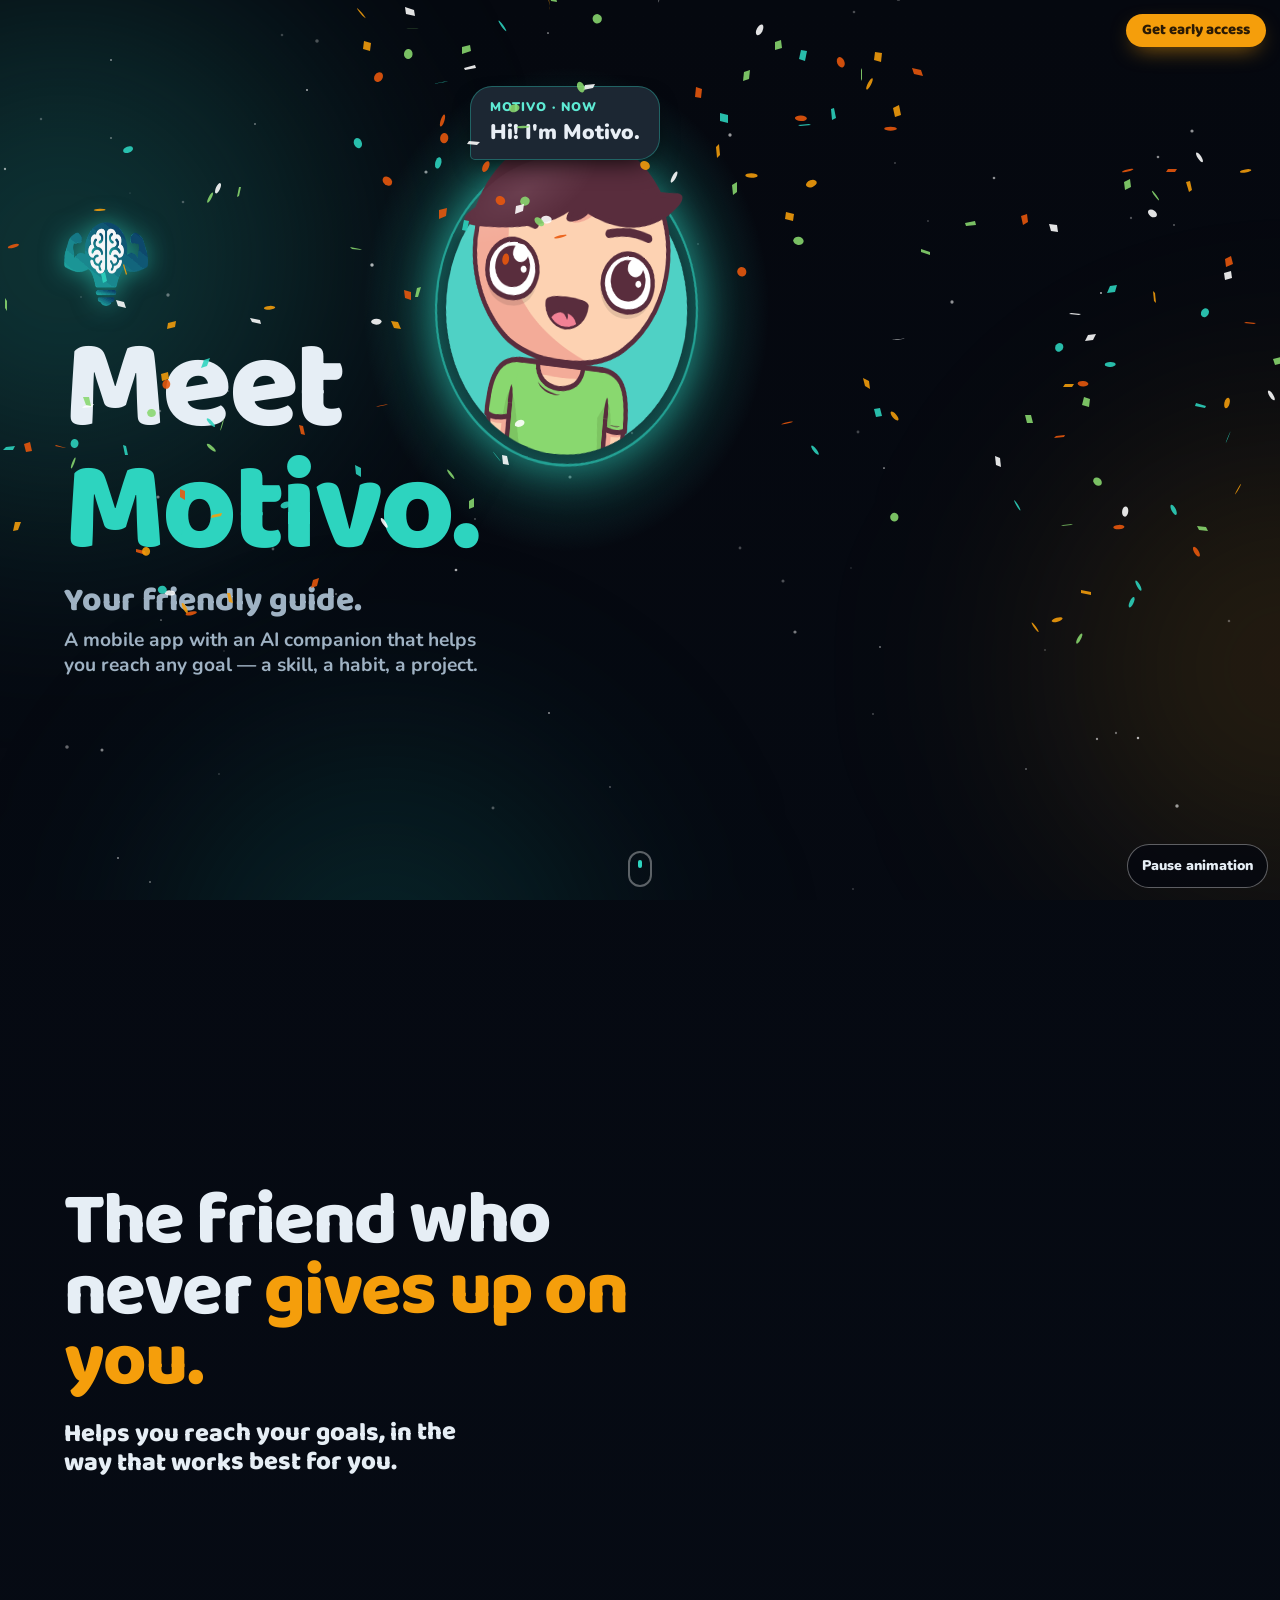
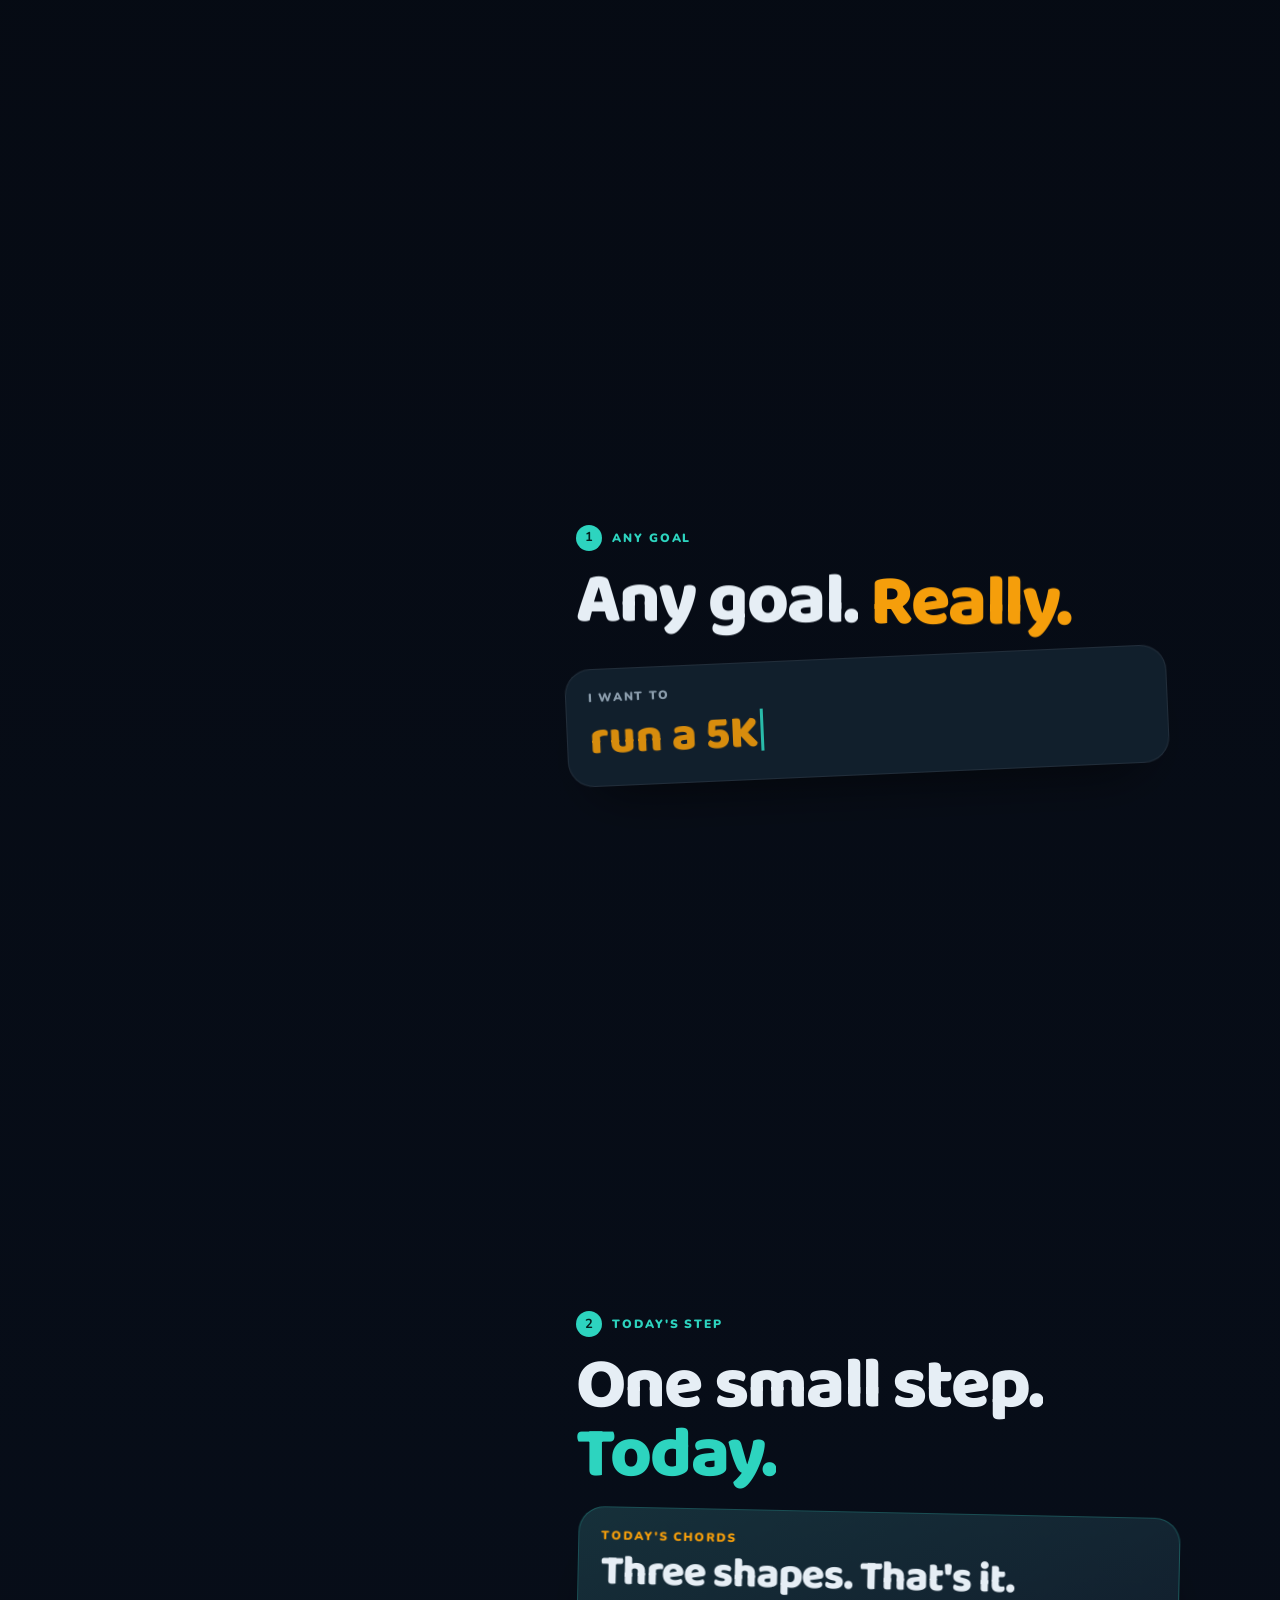
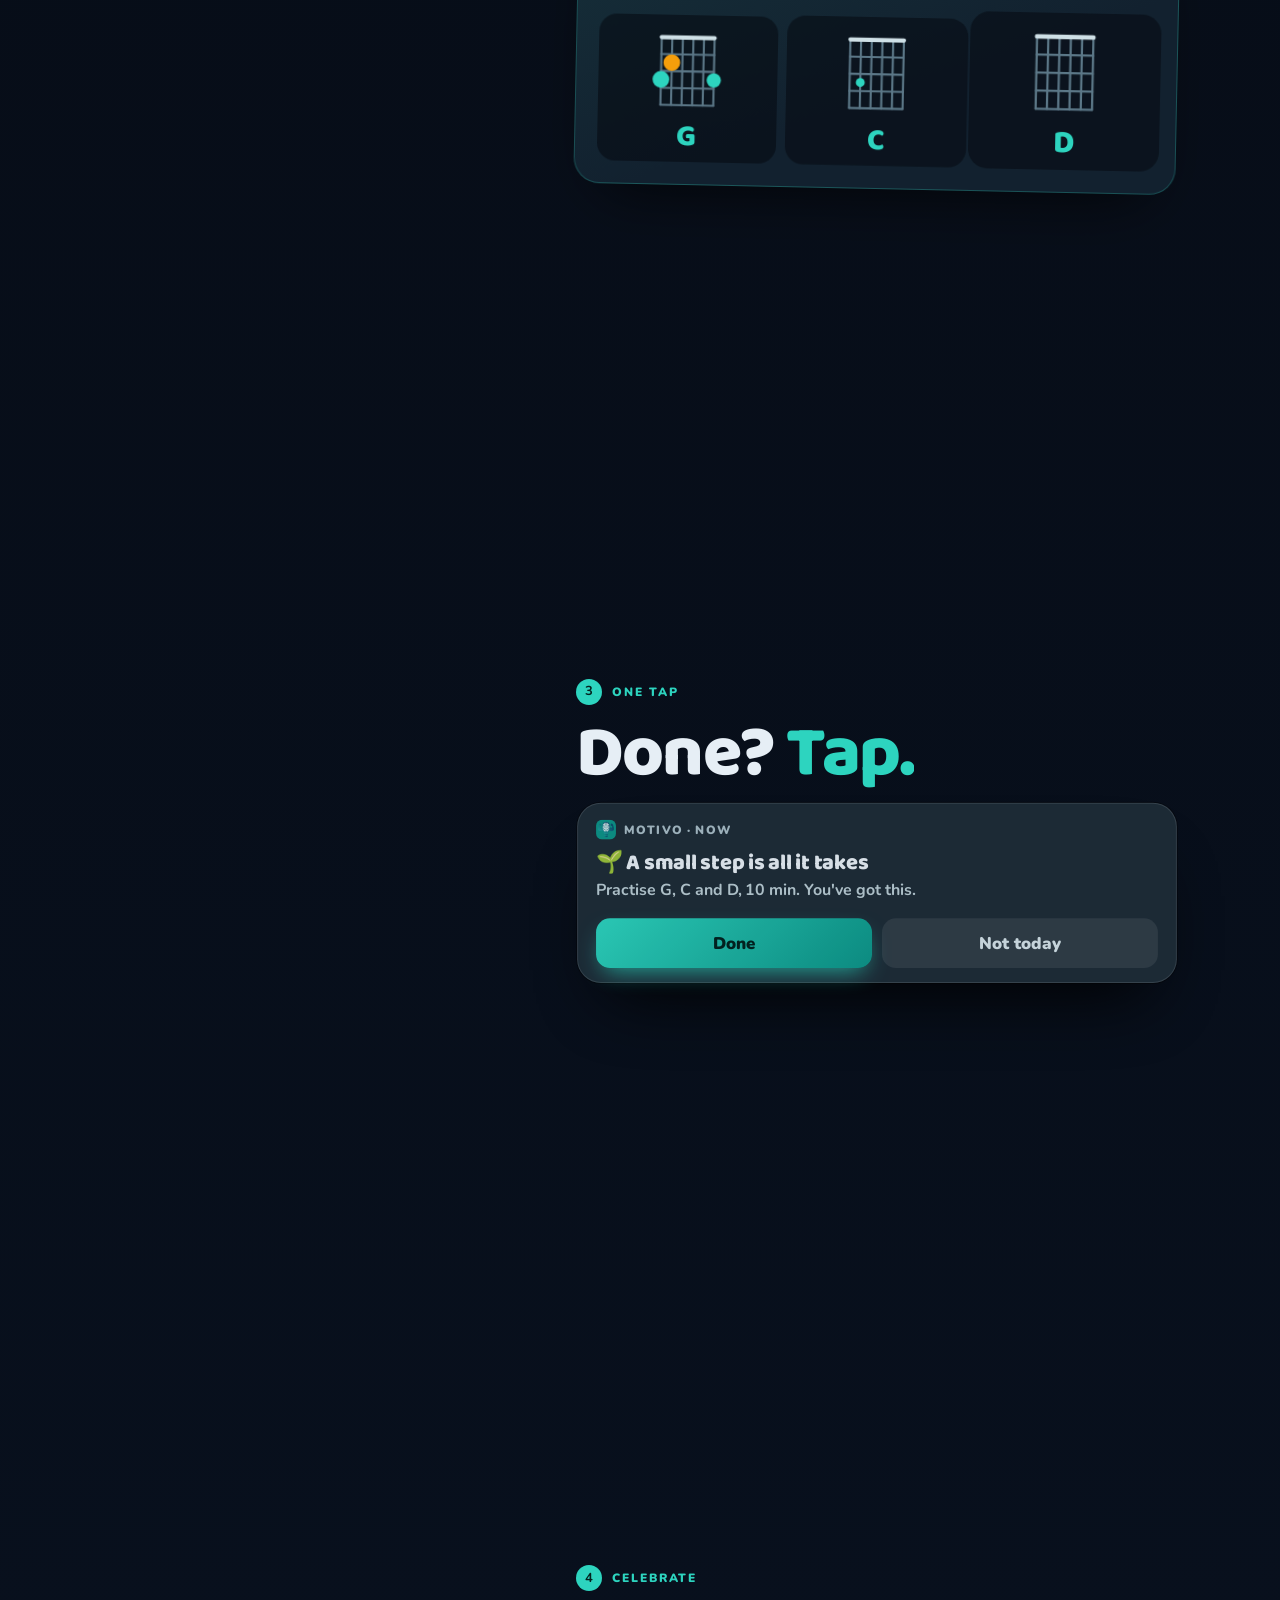
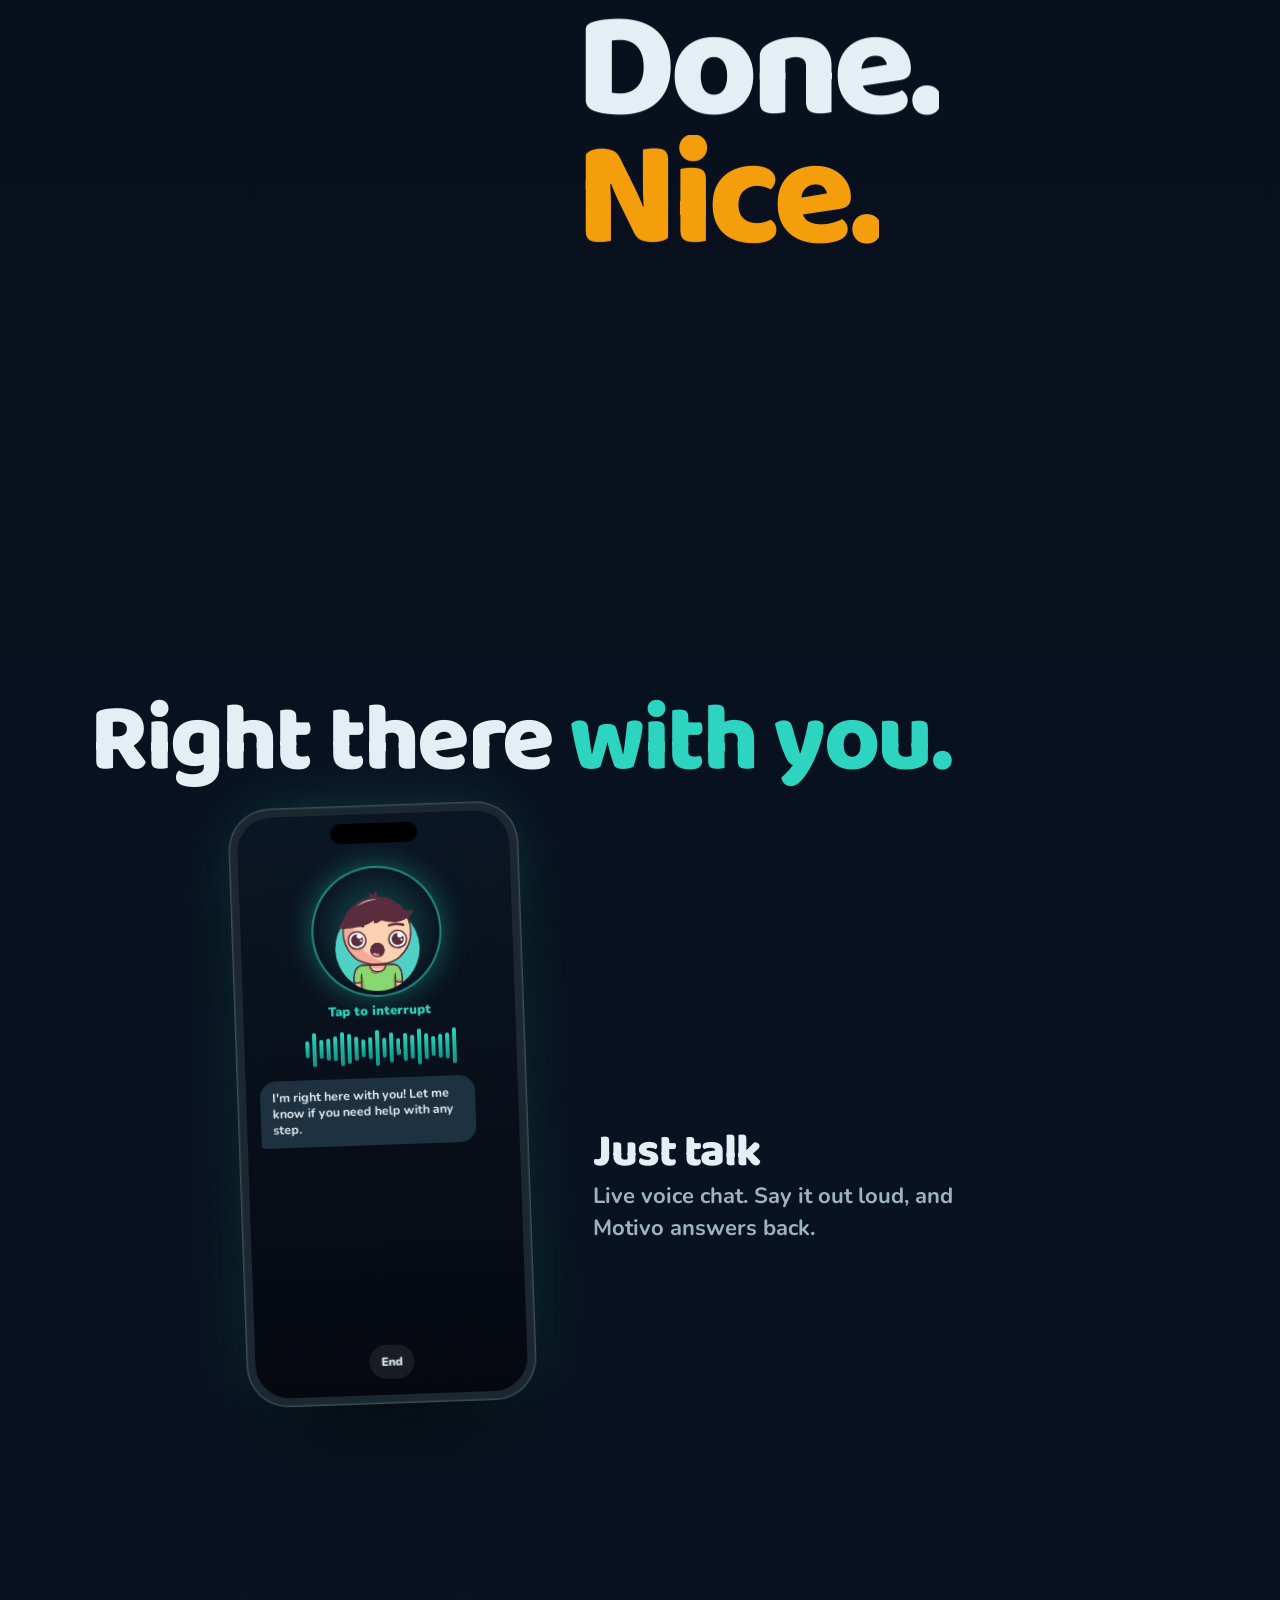
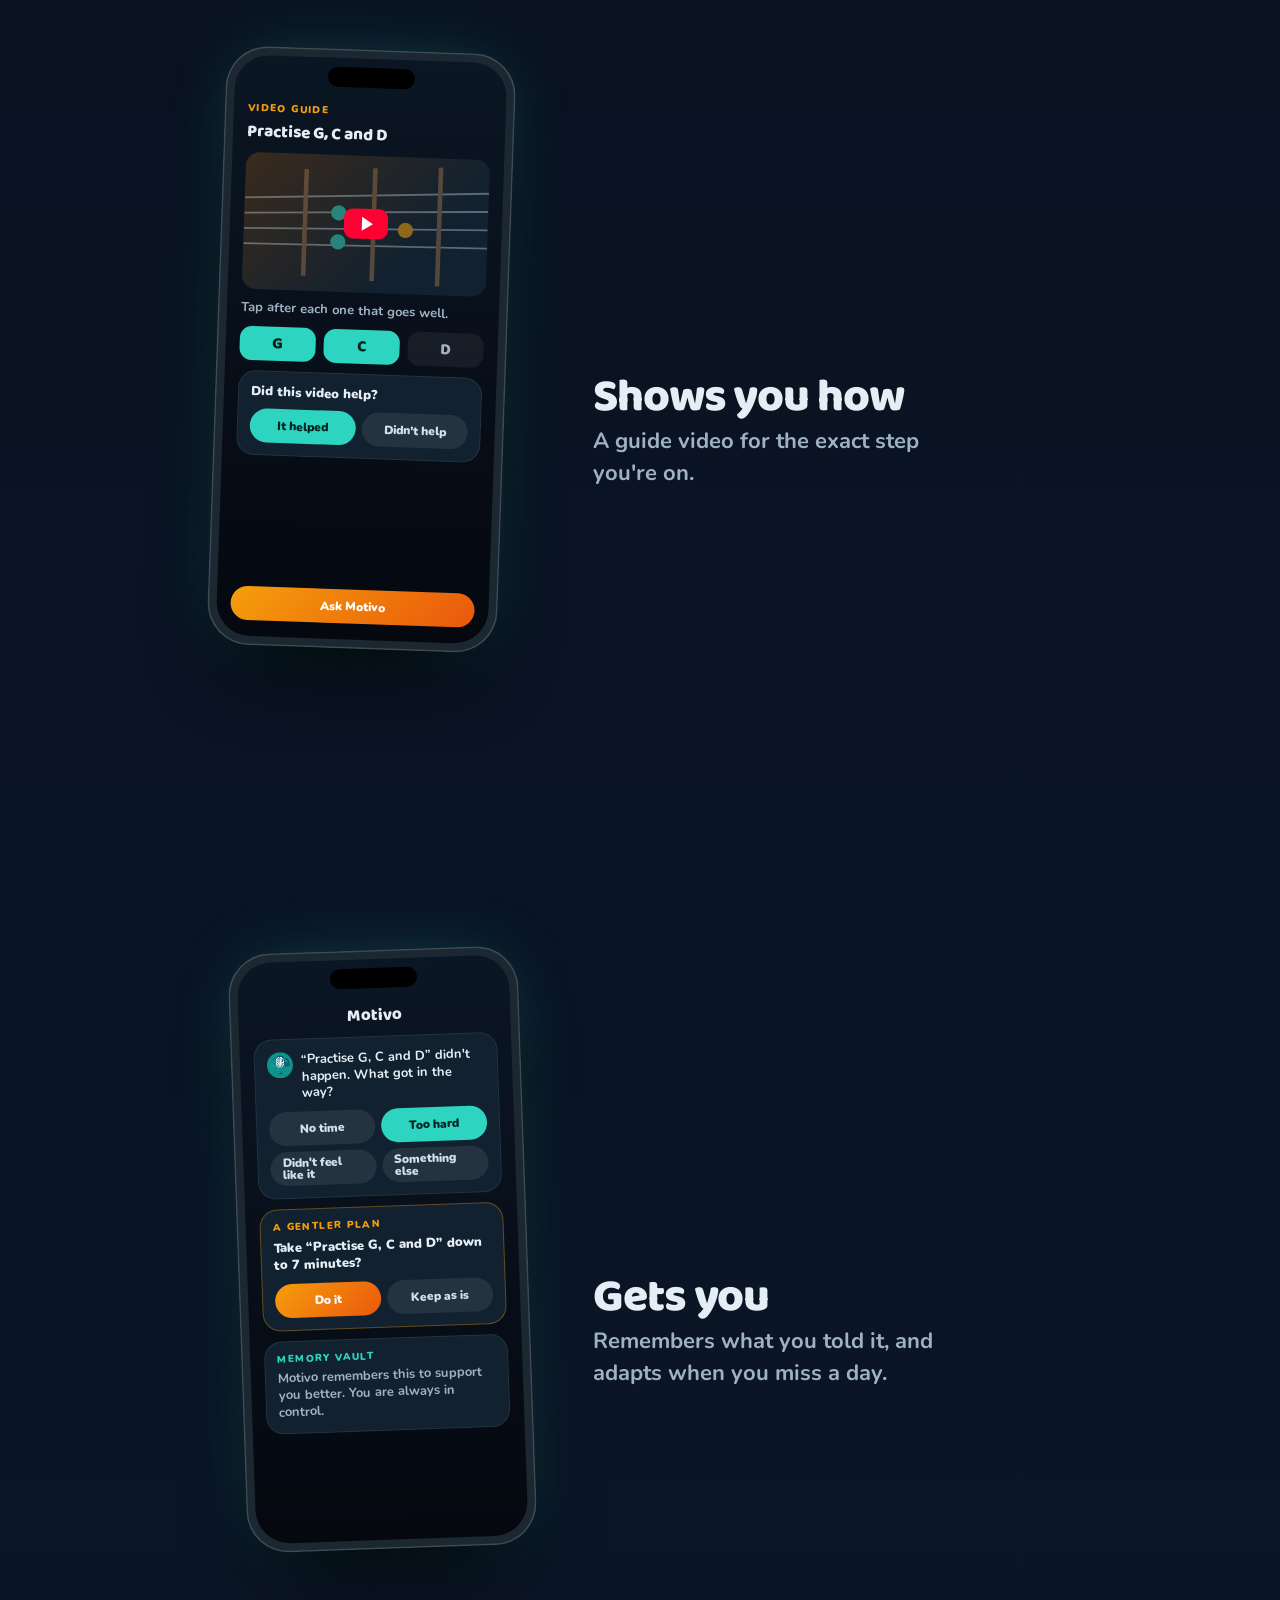
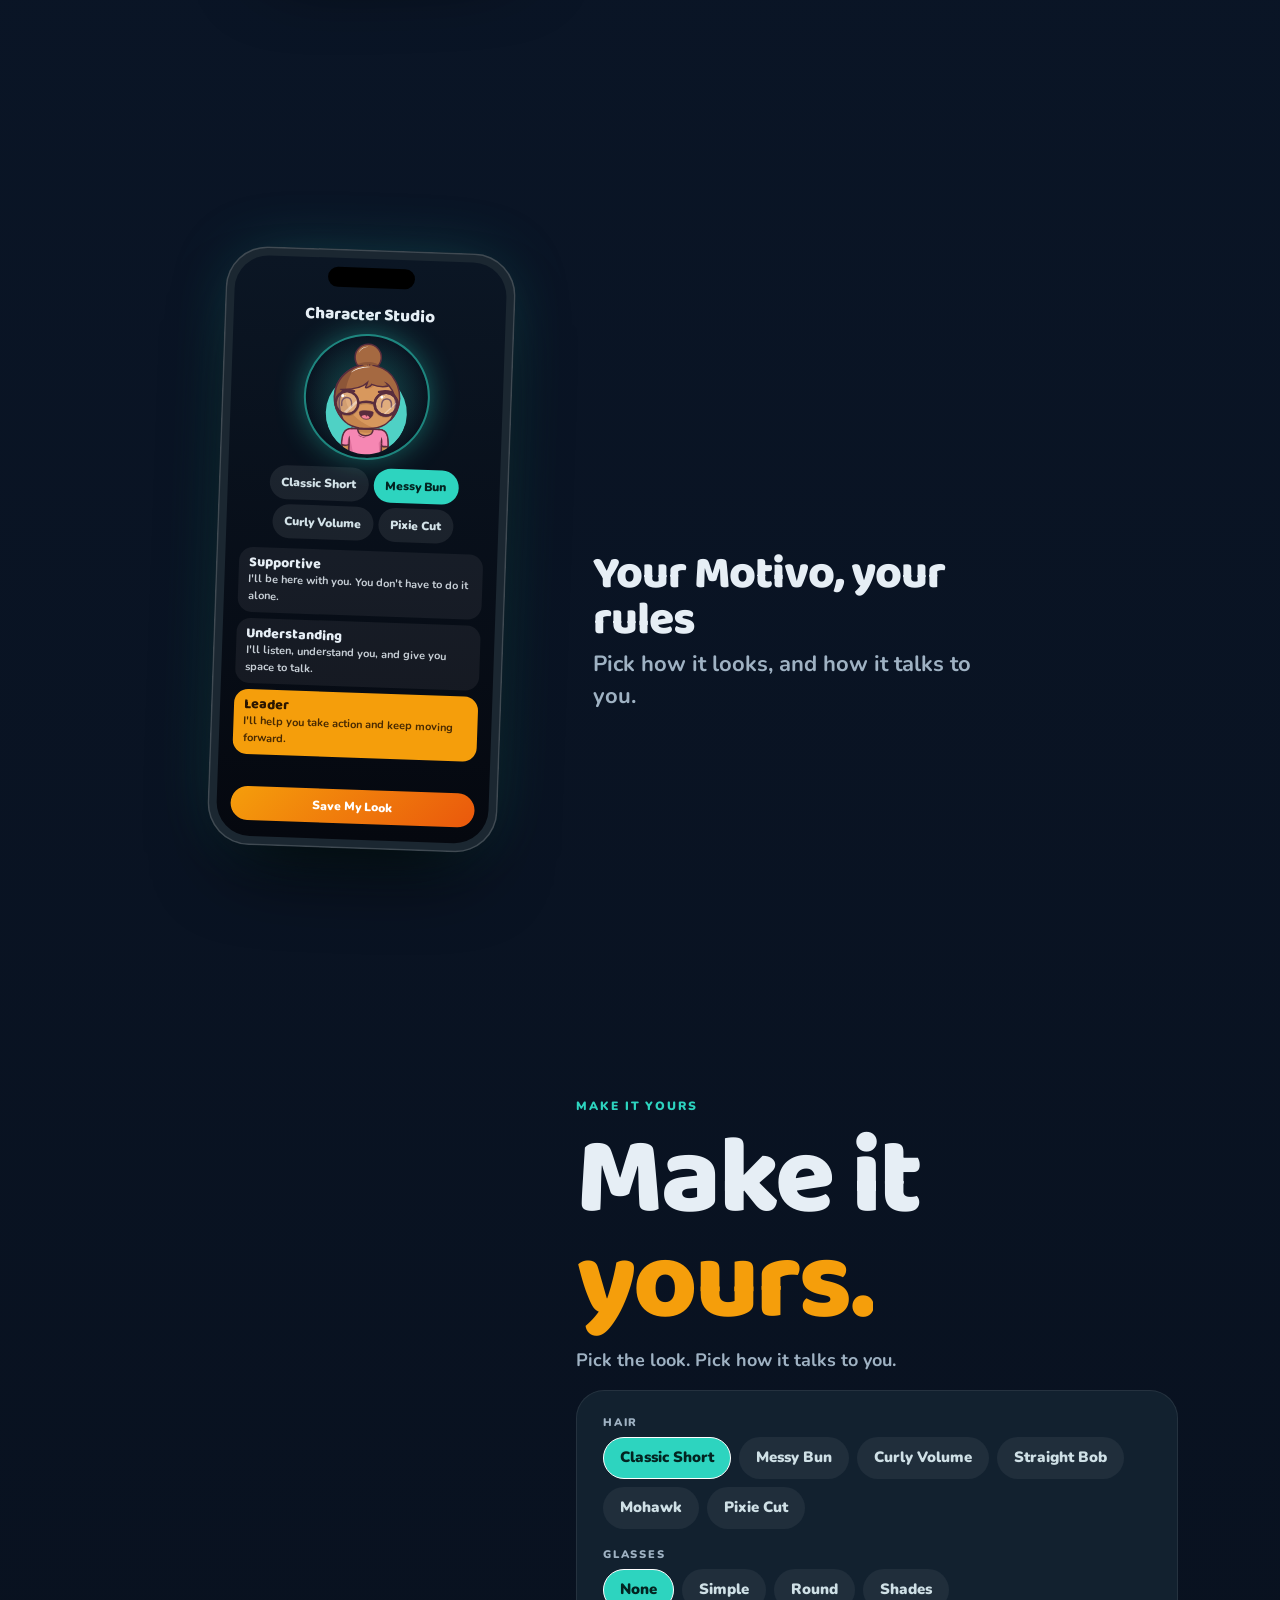
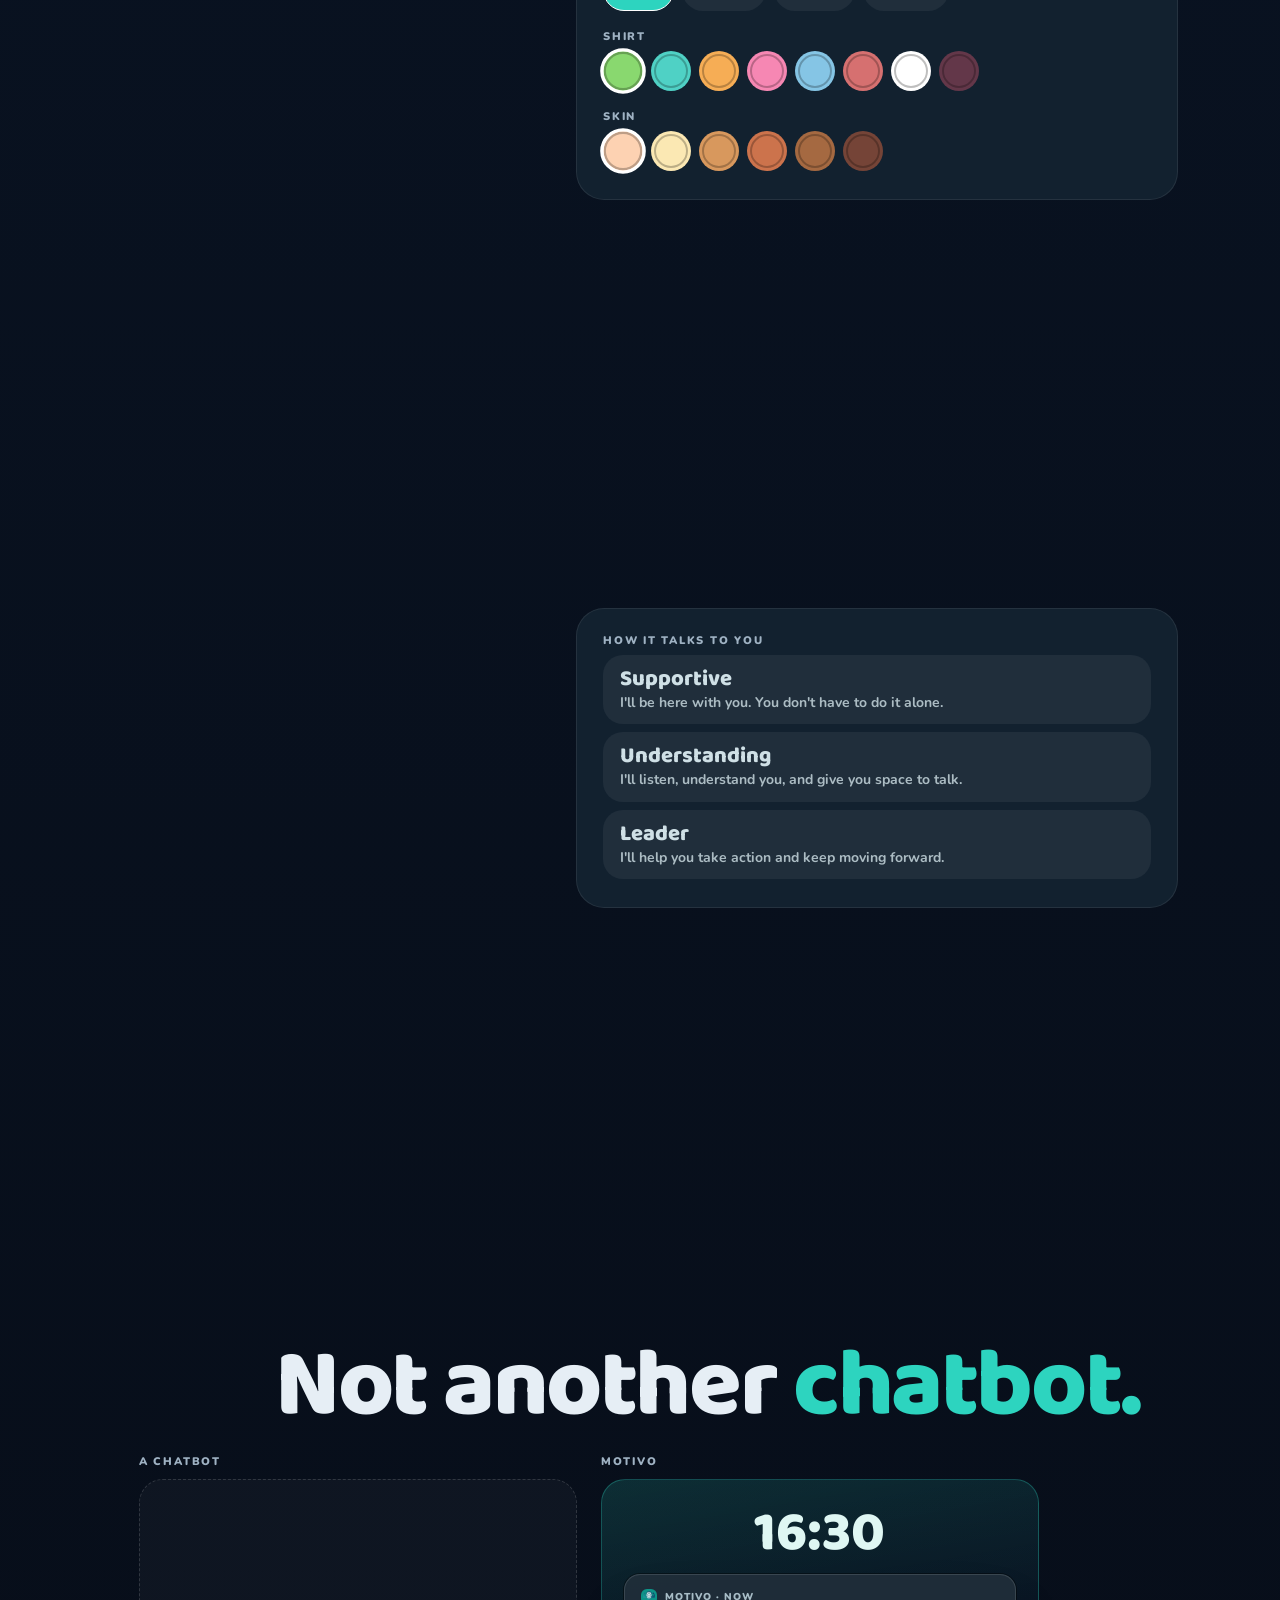
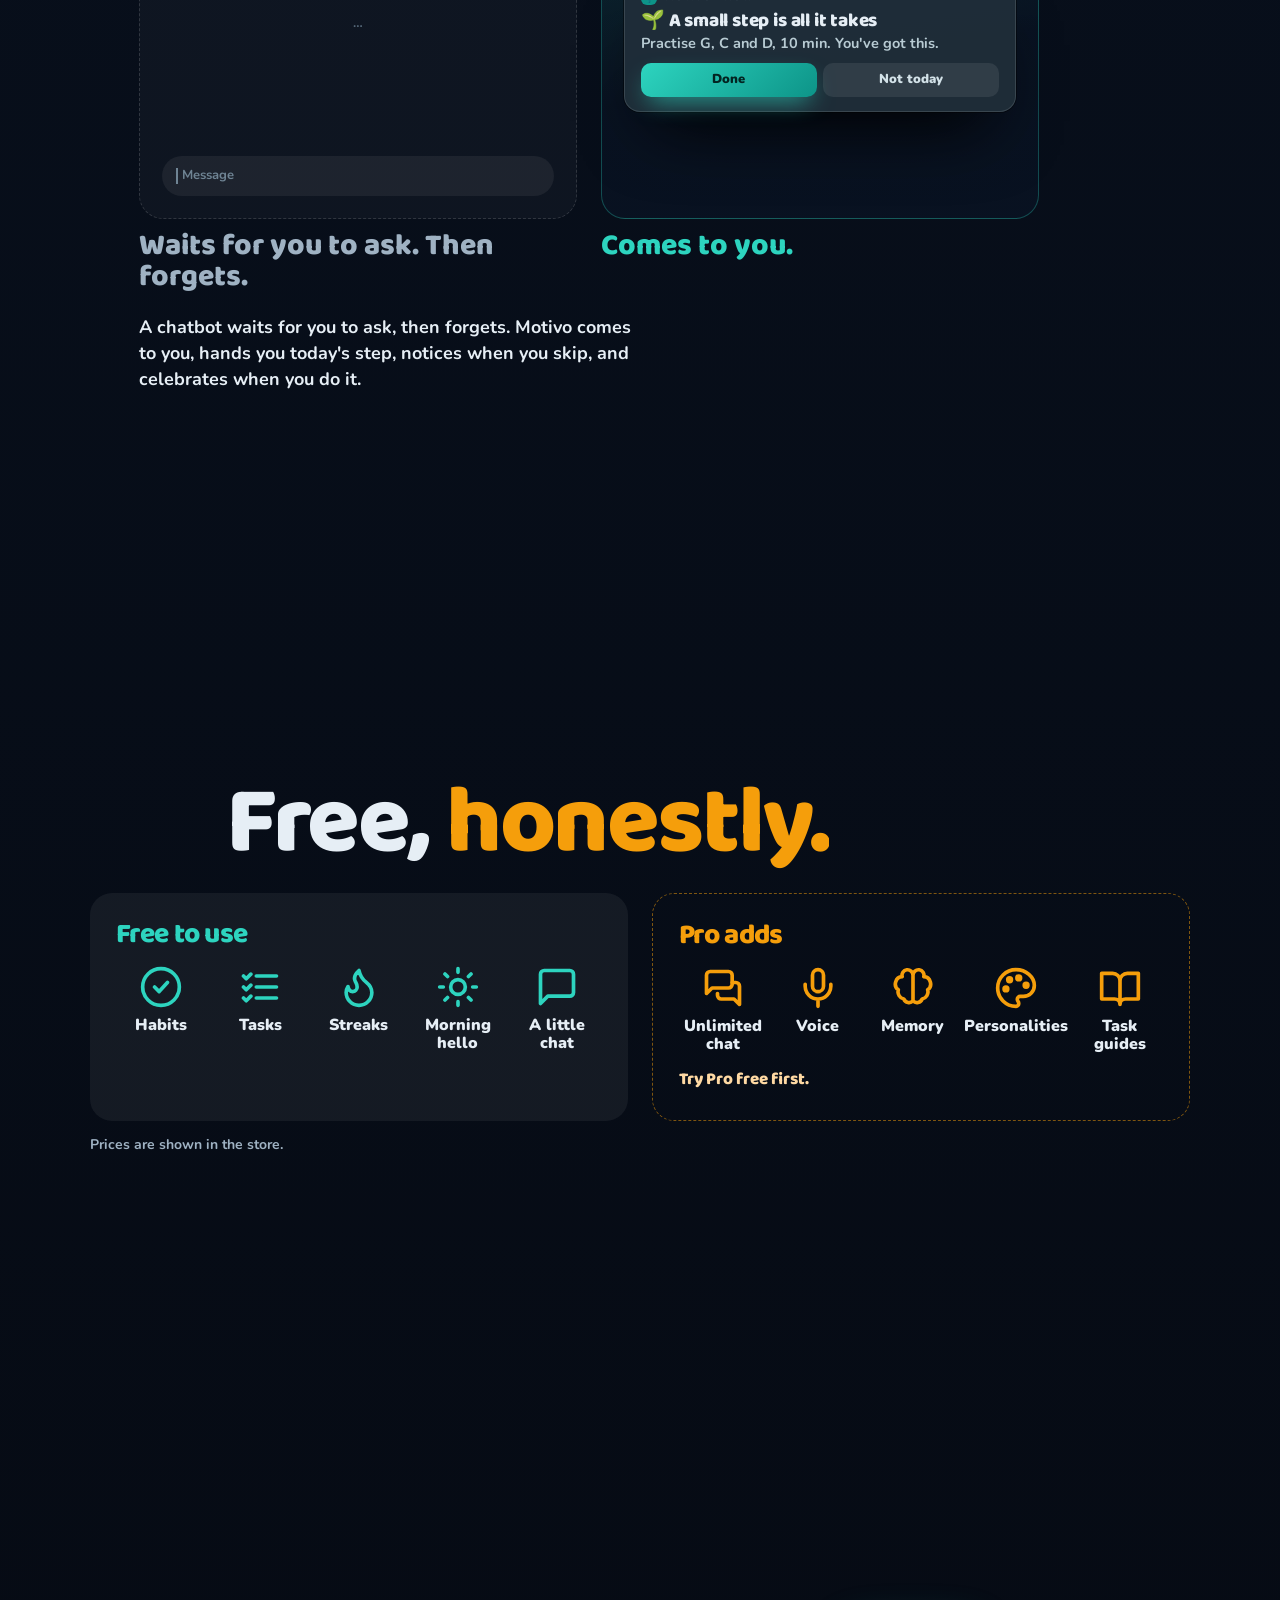
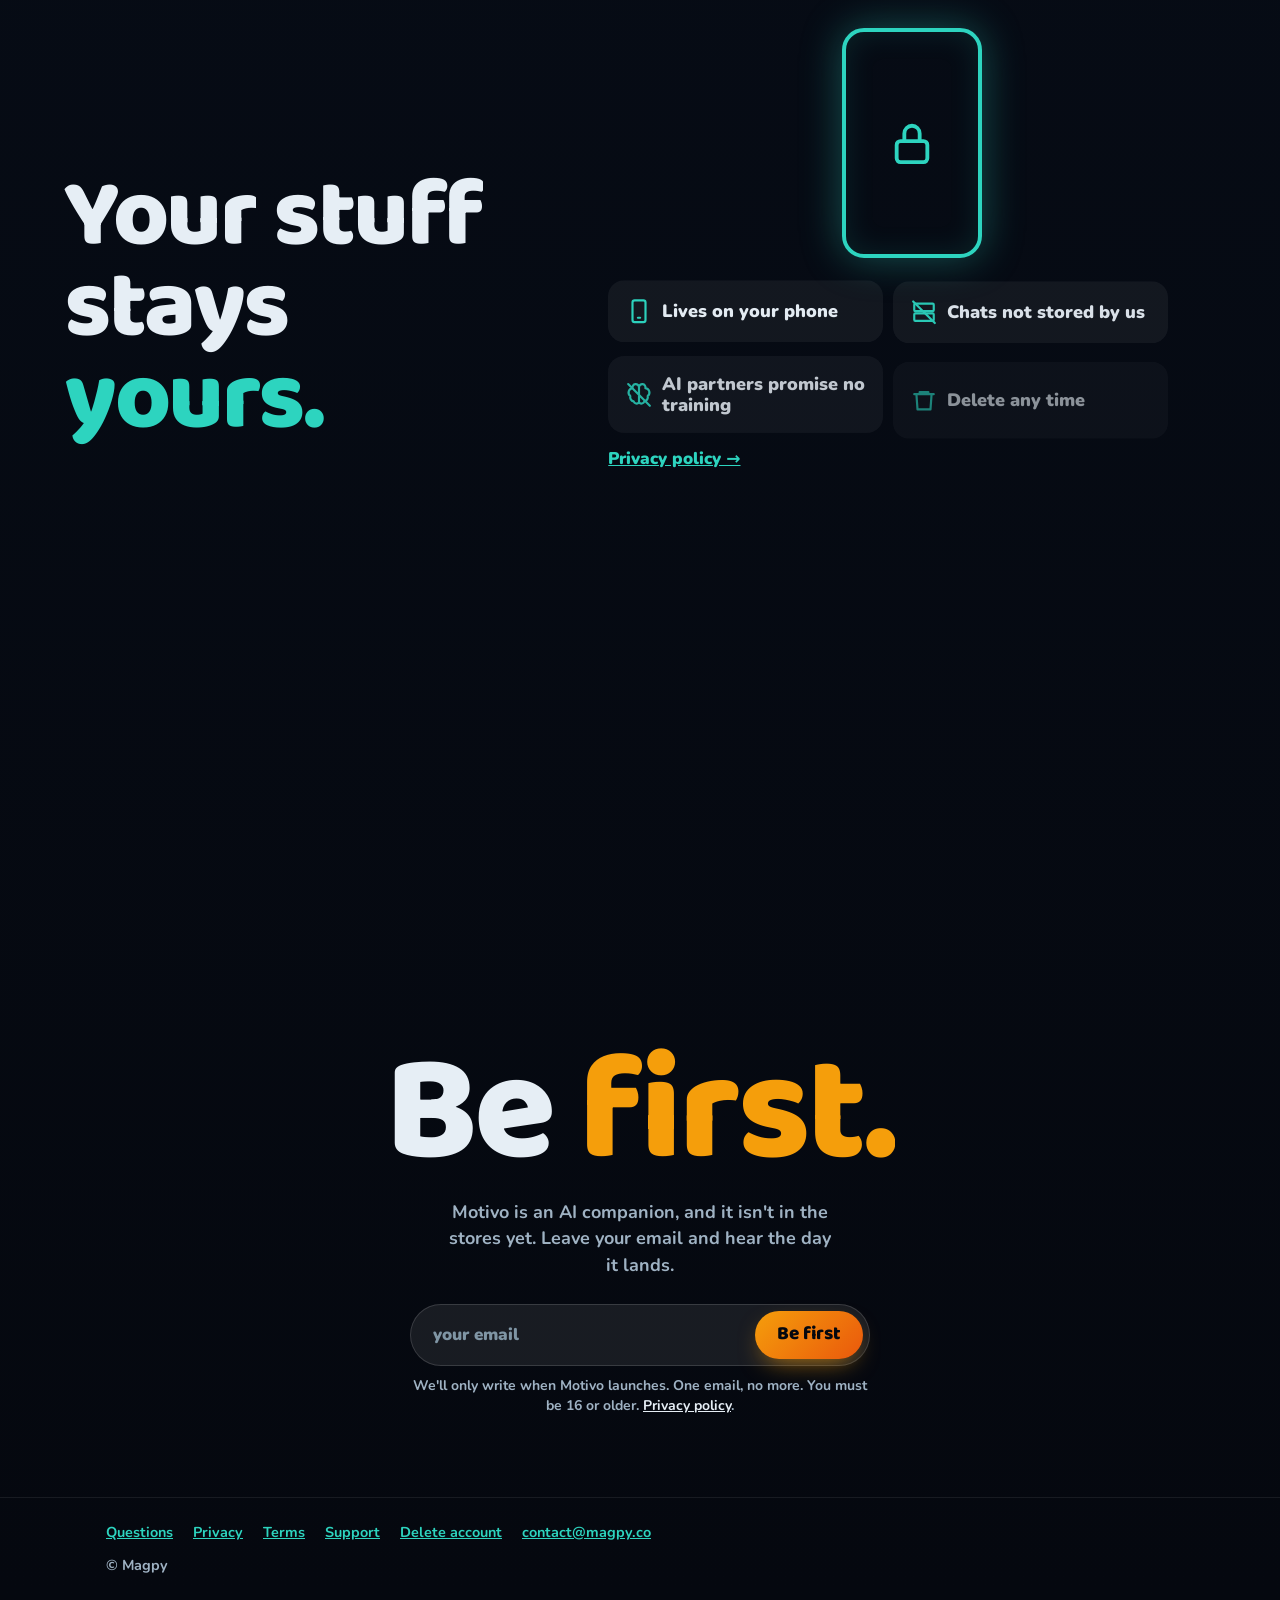
==== index.html @ a509b375 "feat: legal compliance, search and AI-crawler readiness, lighter first load - Age 16+, softened priv" ====
<!doctype html>
<html lang="en">
<head>
  <meta charset="utf-8">
  <meta name="viewport" content="width=device-width, initial-scale=1, viewport-fit=cover">
  <title>Motivo · A friendly AI companion that helps you reach any goal</title>
  <meta name="description" content="Motivo is a mobile app with a friendly AI companion that turns any goal into small daily steps. Coming soon to iPhone and Android. Join the early-access list.">
  <link rel="canonical" href="https://sg9ae1-prog.github.io/motivo/">
  <meta property="og:type" content="website">
  <meta property="og:site_name" content="Motivo">
  <meta property="og:locale" content="en_US">
  <meta property="og:title" content="Motivo · A friendly AI companion that helps you reach any goal">
  <meta property="og:description" content="Motivo is a mobile app with a friendly AI companion that turns any goal into small daily steps. Coming soon to iPhone and Android. Join the early-access list.">
  <meta property="og:url" content="https://sg9ae1-prog.github.io/motivo/">
  <meta property="og:image" content="https://sg9ae1-prog.github.io/motivo/assets/img/og.png">
  <meta property="og:image:width" content="1200">
  <meta property="og:image:height" content="630">
  <meta property="og:image:alt" content="Motivo, a friendly AI companion for your goals">
  <meta name="twitter:card" content="summary_large_image">
  <meta name="twitter:title" content="Motivo · A friendly AI companion that helps you reach any goal">
  <meta name="twitter:description" content="Motivo is a mobile app with a friendly AI companion that turns any goal into small daily steps. Coming soon to iPhone and Android. Join the early-access list.">
  <meta name="twitter:image" content="https://sg9ae1-prog.github.io/motivo/assets/img/og.png">
  <meta name="twitter:image:alt" content="Motivo, a friendly AI companion for your goals">
  <meta name="theme-color" content="#05080f">
  <link rel="icon" href="assets/img/favicon-32.png" sizes="32x32" type="image/png">
  <link rel="icon" href="assets/img/icon-192.png" sizes="192x192" type="image/png">
  <link rel="apple-touch-icon" href="assets/img/apple-touch-icon.png">
  <link rel="manifest" href="manifest.webmanifest">
  <script type="application/ld+json">
{
  "@context": "https://schema.org",
  "@graph": [
    {
      "@type": "Organization",
      "@id": "https://sg9ae1-prog.github.io/motivo/#org",
      "name": "Motivo",
      "url": "https://sg9ae1-prog.github.io/motivo/",
      "logo": "https://sg9ae1-prog.github.io/motivo/assets/img/icon-512.png",
      "email": "contact@magpy.co"
    },
    {
      "@type": "WebSite",
      "@id": "https://sg9ae1-prog.github.io/motivo/#site",
      "name": "Motivo",
      "url": "https://sg9ae1-prog.github.io/motivo/",
      "description": "Motivo is a mobile app with a friendly AI companion that turns any goal into small daily steps. Coming soon to iPhone and Android. Join the early-access list.",
      "publisher": {
        "@id": "https://sg9ae1-prog.github.io/motivo/#org"
      },
      "inLanguage": "en"
    },
    {
      "@type": "MobileApplication",
      "@id": "https://sg9ae1-prog.github.io/motivo/#app",
      "name": "Motivo",
      "url": "https://sg9ae1-prog.github.io/motivo/",
      "image": "https://sg9ae1-prog.github.io/motivo/assets/img/icon-512.png",
      "applicationCategory": "LifestyleApplication",
      "operatingSystem": "iOS, Android",
      "description": "Motivo is a mobile app with a friendly AI companion that helps you reach any goal, such as learning a skill, building a habit or finishing a project. It is coming soon and not available yet; join the early-access list on the website.",
      "publisher": {
        "@id": "https://sg9ae1-prog.github.io/motivo/#org"
      },
      "offers": {
        "@type": "Offer",
        "price": "0",
        "priceCurrency": "USD",
        "description": "Free to use. An optional Pro subscription adds unlimited chat, voice and more; prices are shown in the store."
      }
    }
  ]
}
  </script>
  <!-- The three fonts start downloading as the page opens, so the headline doesn't repaint in a fallback font. -->
  <link rel="preload" href="assets/fonts/baloo-2-latin-800-normal.woff2" as="font" type="font/woff2" crossorigin>
  <link rel="preload" href="assets/fonts/nunito-latin-700-normal.woff2" as="font" type="font/woff2" crossorigin>
  <link rel="preload" href="assets/fonts/nunito-latin-900-normal.woff2" as="font" type="font/woff2" crossorigin>
  <link rel="stylesheet" href="assets/site.css">
  <link rel="stylesheet" href="assets/landing.css">
  <!-- Motivo's drawing chain is otherwise found one file at a time; listing it here fetches it alongside the styles. -->
  <link rel="modulepreload" href="assets/landing.js">
  <link rel="modulepreload" href="assets/avatar.js">
  <link rel="modulepreload" href="assets/avatar-looks.js">
  <link rel="modulepreload" href="assets/avatar-baked.js">
</head>
<body class="landing">
  <div class="sky" id="sky" aria-hidden="true"><i class="g1"></i><i class="g2"></i><i class="g3"></i></div>

  <!-- The character: one live Motivo that travels with the reader from section to section. -->
  <div id="mo" aria-hidden="true">
    <div id="mo-squash"><div id="mo-tilt"><div id="mo-float"><div id="mo-jump">
      <div id="mo-glow"></div><div id="mo-ring"></div>
      <div id="mo-svg"></div>
      <div id="mo-sheen"></div>
    </div></div></div></div>
  </div>
  <div id="say" aria-hidden="true"></div>
  <canvas id="confetti" aria-hidden="true"></canvas>

  <a class="early" href="#get">Get early access</a>
  <!-- Line icons for Free and Privacy, drawn once and reused. -->
  <svg width="0" height="0" style="position:absolute" aria-hidden="true"><defs>
    <symbol id="i-check" viewBox="0 0 24 24"><circle cx="12" cy="12" r="10"/><path d="m8.5 12 2.5 2.5 4.5-5"/></symbol>
    <symbol id="i-list" viewBox="0 0 24 24"><path d="M10 6h11M10 12h11M10 18h11M3 6l1.5 1.5L7 5M3 12l1.5 1.5L7 11M3 18l1.5 1.5L7 17"/></symbol>
    <symbol id="i-flame" viewBox="0 0 24 24"><path d="M8.5 14.5A2.5 2.5 0 0 0 11 12c0-1.4-.5-2-1-3-1.1-2.1-.2-4 2-6 .5 2.5 2 4.9 4 6.5 2 1.6 3 3.5 3 5.5a7 7 0 1 1-14 0c0-1.2.4-2.3 1-3.2.3 1.5 1.3 2.7 2.5 2.7z"/></symbol>
    <symbol id="i-sun" viewBox="0 0 24 24"><circle cx="12" cy="12" r="4"/><path d="M12 2v2M12 20v2M4.9 4.9l1.4 1.4M17.7 17.7l1.4 1.4M2 12h2M20 12h2M4.9 19.1l1.4-1.4M17.7 6.3l1.4-1.4"/></symbol>
    <symbol id="i-chat" viewBox="0 0 24 24"><path d="M21 15a2 2 0 0 1-2 2H7l-4 4V5a2 2 0 0 1 2-2h14a2 2 0 0 1 2 2z"/></symbol>
    <symbol id="i-chats" viewBox="0 0 24 24"><path d="M17 9h2a2 2 0 0 1 2 2v10l-3-3h-7a2 2 0 0 1-2-2v-1"/><path d="M15 3H5a2 2 0 0 0-2 2v10l3-3h9a2 2 0 0 0 2-2V5a2 2 0 0 0-2-2z"/></symbol>
    <symbol id="i-mic" viewBox="0 0 24 24"><rect x="9" y="2" width="6" height="12" rx="3"/><path d="M19 10v1a7 7 0 0 1-14 0v-1M12 18v4"/></symbol>
    <symbol id="i-brain" viewBox="0 0 24 24"><path d="M12 5a3 3 0 1 0-5.9.8A4 4 0 0 0 4 13a4 4 0 0 0 3 5 3 3 0 0 0 5 1zM12 5a3 3 0 1 1 5.9.8A4 4 0 0 1 20 13a4 4 0 0 1-3 5 3 3 0 0 1-5 1z"/></symbol>
    <symbol id="i-palette" viewBox="0 0 24 24"><circle cx="13.5" cy="6.5" r="1"/><circle cx="17.5" cy="10.5" r="1"/><circle cx="8.5" cy="7.5" r="1"/><circle cx="6.5" cy="12.5" r="1"/><path d="M12 2a10 10 0 0 0 0 20c1 0 1.5-.8 1.5-1.6 0-.4-.2-.8-.4-1.1-.3-.3-.4-.7-.4-1.1 0-.9.7-1.6 1.6-1.6H16a6 6 0 0 0 6-6C22 6 17.5 2 12 2z"/></symbol>
    <symbol id="i-book" viewBox="0 0 24 24"><path d="M2 4h6a4 4 0 0 1 4 4v13a3 3 0 0 0-3-3H2zM22 4h-6a4 4 0 0 0-4 4v13a3 3 0 0 1 3-3h7z"/></symbol>
    <symbol id="i-lock" viewBox="0 0 24 24"><rect x="4" y="11" width="16" height="11" rx="2"/><path d="M8 11V7a4 4 0 0 1 8 0v4"/></symbol>
    <symbol id="i-phone" viewBox="0 0 24 24"><rect x="6" y="2" width="12" height="20" rx="2"/><path d="M11 18h2"/></symbol>
    <symbol id="i-noserver" viewBox="0 0 24 24"><rect x="3" y="4" width="18" height="7" rx="1"/><rect x="3" y="13" width="18" height="7" rx="1"/><path d="M2 2l20 20"/></symbol>
    <symbol id="i-notrain" viewBox="0 0 24 24"><path d="M12 5a3 3 0 1 0-5.9.8A4 4 0 0 0 4 13a4 4 0 0 0 3 5 3 3 0 0 0 5 1zM12 5a3 3 0 1 1 5.9.8A4 4 0 0 1 20 13a4 4 0 0 1-3 5 3 3 0 0 1-5 1zM2 2l20 20"/></symbol>
    <symbol id="i-trash" viewBox="0 0 24 24"><path d="M3 6h18M8 6V4h8v2M19 6l-1 14H6L5 6"/></symbol>
  </defs></svg>

  <main>
    <!-- 1. Meet Motivo: the character waves hello before anything is asked of the reader. -->
    <section id="meet" class="snap" aria-labelledby="meet-title">
      <div class="hero-char"><div class="anchor" data-anchor data-say-m="top" data-say-d="top" data-say="Hi! I'm Motivo."></div></div>
      <div class="meet-copy">
        <div class="brand line"><img src="assets/img/logo-mark.png" alt="" width="36" height="36"></div>
        <h1 id="meet-title" class="line">Meet <em class="t">Motivo.</em></h1>
        <p class="line">Your friendly guide.</p>
        <p class="line meet-what">A mobile app with an AI companion that helps you reach any goal — a skill, a habit, a project.</p>
      </div>
      <div class="scrollcue" aria-hidden="true"></div>
    </section>

    <!-- 2. Hero: the problem and the promise. The character wonders where to start; question marks live inside its spot, so they never reach the copy. -->
    <section id="hero" class="snap" aria-label="Motivo">
      <div class="hero-char">
        <div class="anchor" data-anchor data-say-m="top" data-say-d="top" data-think="Where do I start?">
          <span class="qm" aria-hidden="true">?</span>
          <span class="qm" aria-hidden="true">?</span>
          <span class="qm" aria-hidden="true">?</span>
          <span class="qm" aria-hidden="true">?</span>
        </div>
      </div>
      <div class="hook" id="hook">
        <h2><span class="line">The friend who never <em class="a">gives up on you.</em></span></h2>
        <p class="lede line">Helps you reach your goals, in the way that works best for you.</p>
      </div>
    </section>

    <!-- 3. How it works -->
    <section id="how" aria-label="How it works">
      <div class="lw railwrap">
        <div class="rail"><div class="anchor" data-anchor data-say-m="right" data-say-d="top"></div></div>
        <div class="rail-screens">
          <div class="beat snap" data-look="#goalcard" data-say="What are we working on?">
            <div class="kick"><b>1</b>Any goal</div>
            <h2 data-split>Any goal. <em class="a">Really.</em></h2>
            <div class="bcard goalcard" id="goalcard"><div class="lab">I want to</div><div class="typed"><span id="typed">learn guitar</span><i></i></div></div>
          </div>
          <div class="beat snap" data-look="#stepcard" data-say="Okay. Just these three. That's it.">
            <div class="kick"><b>2</b>Today's step</div>
            <h2 data-split>One small step. <em class="t">Today.</em></h2>
            <div class="bcard stepcard" id="stepcard">
              <div class="lab">TODAY'S CHORDS</div>
              <h3>Three shapes. That's it.</h3>
              <div class="chords" id="chords" role="img" aria-label="Chord shapes for G, C and D"></div>
            </div>
          </div>
          <div class="beat snap" data-look="#notif" data-say="Tap it when you've done it.">
            <div class="kick"><b>3</b>One tap</div>
            <h2 data-split>Done? <em class="t">Tap.</em></h2>
            <div class="notif" id="notif">
              <div class="nh"><img src="assets/img/logo-mark.png" alt="">MOTIVO · NOW</div>
              <h3>🌱 A small step is all it takes</h3>
              <p>Practise G, C and D, 10 min. You've got this.</p>
              <div class="acts"><button class="nbtn done" id="doneBtn" type="button">Done</button><button class="nbtn later" type="button">Not today</button></div>
            </div>
            <div class="hint">Go on, tap Done</div>
          </div>
          <div class="beat snap" id="party" data-say="YES! That's one!" data-mood="party">
            <div class="kick"><b>4</b>Celebrate</div>
            <div class="big" data-split>Done.<br><em class="a">Nice.</em></div>
            <p class="sub">Every win gets a party. Tomorrow's step is already waiting.</p>
          </div>
        </div>
      </div>
    </section>

    <!-- 4. What it can do. Each figure is self-contained: its screen gets swapped for a screen recording later. -->
    <section id="can-do" aria-labelledby="can-do-title">
      <div class="lw">
        <div class="snap capscreen">
          <h2 id="can-do-title" data-split>Right there <em class="t">with you.</em></h2>
          <figure class="cap" id="cap-talk">
            <div class="phone" data-fit="phones"><div class="screen scr-talk" aria-hidden="true">
              <div class="mini-mo" data-mini="talk"></div>
              <div class="status">Tap to interrupt</div>
              <div class="wave" data-wave></div>
              <div class="bub mo">I'm right here with you! Let me know if you need help with any step.</div>
              <div class="foot"><span class="pill">End</span></div>
            </div></div>
            <figcaption><div class="anchor" data-anchor data-say-m="none" data-say-d="top" data-say="Here's what I can do."></div><div><h3>Just talk</h3><p>Live voice chat. Say it out loud, and Motivo answers back.</p></div></figcaption>
          </figure>
        </div>
        <div class="snap capscreen">
          <figure class="cap" id="cap-guide">
            <div class="phone" data-fit="phones"><div class="screen scr-guide" aria-hidden="true">
              <div class="lab">Video Guide</div>
              <div class="bar" style="text-align:left">Practise G, C and D</div>
              <div class="video">
                <svg class="neck" viewBox="0 0 160 90" preserveAspectRatio="none"><g stroke="#cfe0e6" stroke-width="1.2" opacity=".7"><line x1="0" y1="30" x2="160" y2="22"/><line x1="0" y1="40" x2="160" y2="34"/><line x1="0" y1="50" x2="160" y2="46"/><line x1="0" y1="60" x2="160" y2="58"/></g><g stroke="#8a6a4a" stroke-width="3"><line x1="40" y1="10" x2="40" y2="80"/><line x1="85" y1="8" x2="85" y2="82"/><line x1="128" y1="6" x2="128" y2="84"/></g><circle cx="62" cy="38" r="5" fill="#2dd4bf"/><circle cx="106" cy="48" r="5" fill="#f59e0b"/><circle cx="62" cy="57" r="5" fill="#2dd4bf"/></svg>
                <div class="play"></div>
              </div>
              <div class="muted">Tap after each one that goes well.</div>
              <div class="reps"><span class="on">G</span><span class="on">C</span><span>D</span></div>
              <div class="tile">
                <div style="font-weight:900;margin-bottom:8px">Did this video help?</div>
                <div class="row2"><span class="pill on">It helped</span><span class="pill">Didn't help</span></div>
              </div>
              <div style="margin-top:auto"><span class="pill amber" style="width:100%">Ask Motivo</span></div>
            </div></div>
            <figcaption><div class="anchor" data-anchor data-say-m="none" data-say-d="top"></div><div><h3>Shows you how</h3><p>A guide video for the exact step you're on.</p></div></figcaption>
          </figure>
        </div>
        <div class="snap capscreen">
          <figure class="cap" id="cap-gets">
            <div class="phone" data-fit="phones"><div class="screen scr-gets" aria-hidden="true">
              <div class="bar">Motivo</div>
              <div class="tile">
                <div class="mo-line"><img src="assets/img/logo-mark.png" alt=""><div>“Practise G, C and D” didn't happen. What got in the way?</div></div>
                <div class="row2" style="margin-top:10px"><span class="pill">No time</span><span class="pill on">Too hard</span><span class="pill">Didn't feel like it</span><span class="pill">Something else</span></div>
              </div>
              <div class="tile" style="border-color:rgba(245,158,11,.35)">
                <div class="lab">A gentler plan</div>
                <div style="margin:8px 0 10px;font-weight:900">Take “Practise G, C and D” down to 7 minutes?</div>
                <div class="row2"><span class="pill amber">Do it</span><span class="pill">Keep as is</span></div>
              </div>
              <div class="tile">
                <div class="lab" style="color:var(--teal-glow)">Memory Vault</div>
                <div class="muted" style="margin-top:6px">Motivo remembers this to support you better. You are always in control.</div>
              </div>
            </div></div>
            <figcaption><div class="anchor" data-anchor data-say-m="none" data-say-d="top"></div><div><h3>Gets you</h3><p>Remembers what you told it, and adapts when you miss a day.</p></div></figcaption>
          </figure>
        </div>
        <div class="snap capscreen">
          <figure class="cap" id="cap-studio">
            <div class="phone" data-fit="phones"><div class="screen scr-studio" aria-hidden="true">
              <div class="bar">Character Studio</div>
              <div class="mini-mo" data-mini="studio"></div>
              <div class="chiprow"><span class="pill">Classic Short</span><span class="pill on">Messy Bun</span><span class="pill">Curly Volume</span><span class="pill">Pixie Cut</span></div>
              <div class="pers-mini">
                <div><b>Supportive</b><small>I'll be here with you. You don't have to do it alone.</small></div>
                <div><b>Understanding</b><small>I'll listen, understand you, and give you space to talk.</small></div>
                <div class="on"><b>Leader</b><small>I'll help you take action and keep moving forward.</small></div>
              </div>
              <div style="margin-top:auto"><span class="pill amber" style="width:100%">Save My Look</span></div>
            </div></div>
            <figcaption><div class="anchor" data-anchor data-say-m="none" data-say-d="top"></div><div><h3>Your Motivo, your rules</h3><p>Pick how it looks, and how it talks to you.</p></div></figcaption>
          </figure>
        </div>
      </div>
    </section>

    <!-- 5. Make it yours -->
    <section id="yours" aria-labelledby="yours-title">
      <div class="lw railwrap">
        <div class="rail"><div class="anchor" data-anchor data-say-m="right" data-say-d="top"></div></div>
        <div class="rail-screens">
          <div class="snap">
            <div class="kick">Make it yours</div>
            <h2 id="yours-title" data-split>Make it <em class="a">yours.</em></h2>
            <p class="intro">Pick the look. Pick how it talks to you.</p>
            <div class="panel" data-fit>
              <div class="prow"><h3>Hair</h3><div class="chips" data-ctl="hair"></div></div>
              <div class="prow"><h3>Glasses</h3><div class="chips" data-ctl="accessory"></div></div>
              <div class="prow"><h3>Shirt</h3><div class="chips" data-ctl="clothingColor"></div></div>
              <div class="prow"><h3>Skin</h3><div class="chips" data-ctl="skinTone"></div></div>
            </div>
          </div>
          <div class="snap">
            <div class="panel" data-fit>
              <div class="prow"><h3>How it talks to you</h3><div class="pers" id="pers"></div></div>
            </div>
          </div>
        </div>
      </div>
    </section>

    <!-- 6. Not another chatbot -->
    <section id="chatbot" class="snap" aria-labelledby="chatbot-title">
      <div class="lw">
        <div class="shead">
          <div class="anchor" data-anchor data-say-m="top" data-say-d="top" data-say="I'll come to you."></div>
          <h2 id="chatbot-title" data-split>Not another <em class="t">chatbot.</em></h2>
        </div>
        <div class="versus" data-fit>
          <div class="vs bot">
            <div class="who">A chatbot</div>
            <div class="box" aria-hidden="true">
              <div class="empty">…</div>
              <div class="input"><i></i>Message</div>
            </div>
            <p class="verdict">Waits for you to ask. Then forgets.</p>
          </div>
          <div class="vs mo">
            <div class="who">Motivo</div>
            <div class="box" aria-hidden="true">
              <div class="clock">16:30</div>
              <div class="notif">
                <div class="nh"><img src="assets/img/logo-mark.png" alt="">MOTIVO · NOW</div>
                <h3>🌱 A small step is all it takes</h3>
                <p>Practise G, C and D, 10 min. You've got this.</p>
                <div class="acts"><span class="nbtn done">Done</span><span class="nbtn later">Not today</span></div>
              </div>
            </div>
            <p class="verdict">Comes to you.</p>
          </div>
        </div>
        <p class="versus-line">A chatbot waits for you to ask, then forgets. Motivo comes to you, hands you today's step, notices when you skip, and celebrates when you do it.</p>
      </div>
    </section>

    <!-- 7. Free, honestly -->
    <section id="free" class="snap" aria-labelledby="free-title">
      <div class="lw">
        <div class="shead">
          <div class="anchor" data-anchor data-say-m="top" data-say-d="top"></div>
          <h2 id="free-title" data-split>Free, <em class="a">honestly.</em></h2>
        </div>
        <div class="plans">
          <div class="plan free"><h3>Free to use</h3><ul class="icons"><li><svg class="i" aria-hidden="true"><use href="#i-check"/></svg><span>Habits</span></li><li><svg class="i" aria-hidden="true"><use href="#i-list"/></svg><span>Tasks</span></li><li><svg class="i" aria-hidden="true"><use href="#i-flame"/></svg><span>Streaks</span></li><li><svg class="i" aria-hidden="true"><use href="#i-sun"/></svg><span>Morning hello</span></li><li><svg class="i" aria-hidden="true"><use href="#i-chat"/></svg><span>A little chat</span></li></ul></div>
          <div class="plan pro"><h3>Pro adds</h3><ul class="icons"><li><svg class="i" aria-hidden="true"><use href="#i-chats"/></svg><span>Unlimited chat</span></li><li><svg class="i" aria-hidden="true"><use href="#i-mic"/></svg><span>Voice</span></li><li><svg class="i" aria-hidden="true"><use href="#i-brain"/></svg><span>Memory</span></li><li><svg class="i" aria-hidden="true"><use href="#i-palette"/></svg><span>Personalities</span></li><li><svg class="i" aria-hidden="true"><use href="#i-book"/></svg><span>Task guides</span></li></ul>
            <p class="trial">Try Pro free first.</p></div>
        </div>
        <p class="fine">Prices are shown in the store.</p>
      </div>
    </section>

    <!-- 8. Your stuff stays yours -->
    <section id="privacy" class="snap" aria-labelledby="privacy-title">
      <div class="lw privacy-grid">
        <div class="shead">
          <div class="anchor" data-anchor data-say-m="top" data-say-d="top" data-say="Your goals live on your phone."></div>
          <h2 id="privacy-title" data-split>Your stuff stays <em class="t">yours.</em></h2>
        </div>
        <div>
          <div class="lockphone" aria-hidden="true"><svg class="i"><use href="#i-lock"/></svg></div>
          <ul class="tiles" data-fit><li><svg class="i" aria-hidden="true"><use href="#i-phone"/></svg><span>Lives on your phone</span></li><li><svg class="i" aria-hidden="true"><use href="#i-noserver"/></svg><span>Chats not stored by us</span></li><li><svg class="i" aria-hidden="true"><use href="#i-notrain"/></svg><span>AI partners promise no training</span></li><li><svg class="i" aria-hidden="true"><use href="#i-trash"/></svg><span>Delete any time</span></li></ul>
          <a class="readmore" href="privacy/">Privacy policy &rarr;</a>
        </div>
      </div>
    </section>

    <!-- 9. Get Motivo -->
    <section id="get" class="snap" aria-labelledby="get-title">
      <div class="lw">
        <div class="anchor" data-anchor data-say-m="top" data-say-d="top"></div>
        <h2 id="get-title" data-split>Be <em class="a">first.</em></h2>
        <p class="slede">Motivo is an AI companion, and it isn't in the stores yet. Leave your email and hear the day it lands.</p>
        <form class="signup" data-signup method="post">
          <label class="sr" for="email-get">Your email</label>
          <div class="signup-row">
            <input id="email-get" type="email" name="email" required maxlength="254" autocomplete="email" inputmode="email" placeholder="your email" aria-describedby="consent-get">
            <button class="be-first" type="submit">Be first</button>
          </div>
          <div class="hp" aria-hidden="true"><label>Website <input type="text" name="website" tabindex="-1" autocomplete="off"></label></div>
          <p class="signup-status" data-status aria-live="polite"></p>
          <p class="signup-note" id="consent-get">We'll only write when Motivo launches. One email, no more. You must be 16 or older. <a href="privacy/">Privacy policy</a>.</p>
        </form>
      </div>
    </section>
  </main>

  <footer class="site-footer"><div class="wrap">
    <nav aria-label="Legal">
      <a href="faq/">Questions</a>
      <a href="privacy/">Privacy</a>
      <a href="terms/">Terms</a>
      <a href="support/">Support</a>
      <a href="delete-account/">Delete account</a>
      <a href="mailto:contact@magpy.co">contact@magpy.co</a>
    </nav>
    <p>© Magpy</p>
  </div></footer>

  <script type="module" src="assets/signup-init.js"></script>
  <script type="module" src="assets/fit-screens.js"></script>
  <script type="module" src="assets/step-screens.js"></script>
  <script src="assets/vendor/gsap.min.js"></script>
  <script src="assets/vendor/ScrollTrigger.min.js"></script>
  <script src="assets/vendor/confetti.browser.min.js"></script>
  <script type="module" src="assets/landing.js"></script>
  <script type="module" src="assets/motion-toggle.js"></script>
</body>
</html>
---- assets/site.css ----
/* Motivo site: brand tokens, typography, header, footer, long-form text. Shared by every page. */
@font-face { font-family: "Baloo 2"; font-weight: 800; font-style: normal; font-display: swap;
  src: url("fonts/baloo-2-latin-800-normal.woff2") format("woff2"); }
@font-face { font-family: "Nunito"; font-weight: 700; font-style: normal; font-display: swap;
  src: url("fonts/nunito-latin-700-normal.woff2") format("woff2"); }
@font-face { font-family: "Nunito"; font-weight: 900; font-style: normal; font-display: swap;
  src: url("fonts/nunito-latin-900-normal.woff2") format("woff2"); }

:root {
  --navy-deep: #05080f;
  --navy: #0a1526;
  --teal-dark: #0d9488;
  --teal: #14b8a6;
  --teal-glow: #2dd4bf;
  --amber: #f59e0b;
  --amber-deep: #ea580c;
  --card: #12212f;
  --border: rgba(255, 255, 255, .08);
  --text: #e6eef5;
  --text-muted: #9fb2c3;
  --gutter: 16px;
  --font-head: "Baloo 2", system-ui, sans-serif;
  --font-body: "Nunito", system-ui, -apple-system, sans-serif;
}

*, *::before, *::after { box-sizing: border-box; }
html { -webkit-text-size-adjust: 100%; }
body {
  margin: 0; min-height: 100vh; display: flex; flex-direction: column;
  background: var(--navy-deep) linear-gradient(180deg, var(--navy-deep), var(--navy)) fixed;
  color: var(--text); font: 700 1rem/1.6 var(--font-body);
  overflow-x: hidden;
}
main { flex: 1; }
img { max-width: 100%; height: auto; }
h1, h2, h3 { font-family: var(--font-head); font-weight: 800; line-height: 1.15; margin: 0 0 .5em; }
h1 { font-size: clamp(2rem, 8vw, 3.25rem); }
h2 { font-size: clamp(1.5rem, 5vw, 2rem); }
a { color: var(--teal-glow); }
a:hover { color: var(--amber); }
a:focus-visible, button:focus-visible { outline: 2px solid var(--teal-glow); outline-offset: 3px; } /* the ring follows each element's own shape */

.wrap { width: 100%; max-width: 1100px; margin: 0 auto; padding-inline: var(--gutter); }

/* Header */
.site-header { padding-block: 12px; border-bottom: 1px solid var(--border); }
.site-header .wrap { display: flex; align-items: center; justify-content: space-between; }
.brand { display: inline-flex; align-items: center; gap: 10px; color: var(--text); text-decoration: none;
  font-family: var(--font-head); font-weight: 800; font-size: 1.4rem; }
.brand img { width: 36px; height: 36px; }

.card { background: var(--card); border: 1px solid var(--border); border-radius: 16px; padding: 20px; }
.btn { display: inline-block; border: 0; border-radius: 999px; padding: 12px 24px; cursor: pointer;
  font: 900 1rem var(--font-body); color: var(--navy-deep); text-decoration: none;
  background: linear-gradient(135deg, var(--amber), var(--amber-deep)); }

/* Long-form text (legal pages) */
.prose { max-width: 68ch; margin: 0 auto; padding: 32px var(--gutter) 48px; line-height: 1.75; }
.prose h1 { margin-bottom: .35em; }
.prose h2 { margin-top: 2em; }
.prose p, .prose ul, .prose ol { margin: 0 0 1em; font-weight: 700; color: var(--text); }
.prose li { margin-bottom: .4em; }
.prose .meta { color: var(--text-muted); font-size: .9rem; }
.prose .summary { margin: 24px 0 8px; border-color: rgba(45, 212, 191, .35); }
.prose .summary h2 { margin-top: 0; font-size: 1.35rem; color: var(--teal-glow); }
.prose .summary ul, .prose .summary p { margin-bottom: 0; }

/* Footer */
.site-footer { border-top: 1px solid var(--border); padding-block: 24px; color: var(--text-muted); font-size: .9rem; }
.site-footer nav { display: flex; flex-wrap: wrap; gap: 8px 20px; margin-bottom: 12px; }
.site-footer p { margin: 0; }

@media (prefers-reduced-motion: reduce) { * { animation: none !important; transition: none !important; scroll-behavior: auto !important; } }
---- assets/landing.css ----
/* Landing page only. Brand tokens, fonts, footer and header come from site.css. */
.landing {
  --gut: clamp(16px, 5vw, 64px);
  --ring: var(--teal-glow);
  --ink-dark: #07211f;
  display: block;
  background: linear-gradient(180deg, var(--navy-deep) 0%, var(--navy) 55%, var(--navy-deep) 100%);
  line-height: 1.45;
}
:where(.landing button) { font: inherit; color: inherit; border: 0; background: none; cursor: pointer; -webkit-tap-highlight-color: transparent; }
.landing em { font-style: normal; }
.t { color: var(--teal-glow); }
.a { color: var(--amber); }
.sr { position: absolute; width: 1px; height: 1px; overflow: hidden; clip-path: inset(50%); white-space: nowrap; }
.lw { padding-inline: var(--gut); max-width: 1320px; margin-inline: auto; }
.landing main { position: relative; z-index: 2; overflow-x: clip; } /* entrances that tilt or slide never widen the page */
.landing section { position: relative; }
.landing h1, .landing h2, .landing h3 { margin: 0; letter-spacing: -.025em; }
.landing h1, .landing h2 { line-height: .95; }
:where(.landing) p { margin: 0; } /* zero-specificity, so class rules such as .signup-note keep their spacing */
.landing .site-footer { position: relative; z-index: 2; }

/* One screen per section: native mandatory snapping lands every screen whole. svh is the screen with Safari's bars showing,
   so nothing is ever hidden behind them; when the bars hide, the next screen peeks in below. */
html { scroll-snap-type: y mandatory; }
.snap { position: relative; height: 100vh; height: 100svh; scroll-snap-align: start; display: flex; flex-direction: column; justify-content: center;
  padding-block: max(20px, env(safe-area-inset-top)) max(20px, env(safe-area-inset-bottom)); }
[data-fit] { transform-origin: 50% 0; }

/* Sky */
.sky { position: fixed; inset: 0; z-index: 0; pointer-events: none; overflow: hidden; }
.sky i { position: absolute; border-radius: 50%; filter: blur(90px); }
.sky .g1 { width: 60vmax; height: 60vmax; left: -25vmax; top: -10vmax; background: radial-gradient(closest-side, rgba(45, 212, 191, .28), transparent); }
.sky .g2 { width: 55vmax; height: 55vmax; right: -28vmax; top: 35vh; background: radial-gradient(closest-side, rgba(245, 158, 11, .17), transparent); }
.sky .g3 { width: 50vmax; height: 50vmax; left: 5vmax; bottom: -30vmax; background: radial-gradient(closest-side, rgba(13, 148, 136, .25), transparent); }
.sky b { position: absolute; width: 2px; height: 2px; background: #fff; border-radius: 50%; opacity: .5; animation: tw 4s ease-in-out infinite; }
@keyframes tw { 50% { opacity: .08; transform: scale(.6); } }

/* Section labels */
.w { display: inline-block; overflow: hidden; vertical-align: top; padding-bottom: .12em; margin-bottom: -.12em; }
.w > span { display: inline-block; will-change: transform; }
.kick { font: 900 12px/1 var(--font-body); letter-spacing: .16em; text-transform: uppercase; color: var(--teal-glow);
  display: flex; align-items: center; gap: 10px; margin-bottom: 16px; }
.kick b { display: grid; place-items: center; width: 26px; height: 26px; border-radius: 50%; background: var(--teal-glow); color: #04211e; font-size: 13px; letter-spacing: 0; }

/* ---------- The character ---------- */
#mo { position: fixed; left: 0; top: 0; width: 520px; height: 515px; z-index: 30; pointer-events: none; transform-origin: 50% 63.6%; will-change: transform; }
#mo-squash, #mo-tilt { position: absolute; inset: 0; transform-origin: 50% 63.6%; }
#mo-float { position: absolute; inset: 0; animation: flo 3.6s ease-in-out infinite; }
@keyframes flo { 50% { transform: translateY(-14px); } }
#mo-jump { position: absolute; inset: 0; }
#mo-glow { position: absolute; left: 50%; top: 63.6%; width: 112%; aspect-ratio: 1; transform: translate(-50%, -50%); border-radius: 50%;
  background: radial-gradient(closest-side, color-mix(in srgb, var(--ring) 55%, transparent) 0%, color-mix(in srgb, var(--ring) 22%, transparent) 55%, transparent 100%);
  animation: pul 3.6s ease-in-out infinite; transition: background .6s; }
@keyframes pul { 50% { opacity: .62; transform: translate(-50%, -50%) scale(.94); } }
#mo-ring { position: absolute; left: 50%; top: 63.6%; width: 71.4%; aspect-ratio: 1; transform: translate(-50%, -50%); border-radius: 50%;
  box-shadow: 0 0 0 3px color-mix(in srgb, var(--ring) 55%, transparent), 0 0 60px color-mix(in srgb, var(--ring) 70%, transparent), inset 0 0 40px color-mix(in srgb, var(--ring) 35%, transparent);
  transition: box-shadow .6s; }
#mo-sheen { position: absolute; left: 50%; top: 63.6%; width: 71.4%; aspect-ratio: 1; transform: translate(-50%, -50%) rotate(-30deg); border-radius: 50%;
  background: radial-gradient(ellipse 45% 18% at 50% 8%, rgba(255, 255, 255, .4), transparent 70%); mix-blend-mode: soft-light; opacity: .7; }
#mo-svg { position: absolute; inset: 0; }
#mo-svg svg { width: 100%; height: 100%; overflow: visible; display: block; }

#say { position: fixed; left: 0; top: 0; z-index: 35; pointer-events: none; max-width: min(240px, 64vw); padding: 11px 16px 12px; border-radius: 20px;
  background: #fff; color: var(--ink-dark); font: 900 15px/1.25 var(--font-body);
  box-shadow: 0 14px 40px -12px rgba(0, 0, 0, .7), 0 0 0 3px rgba(45, 212, 191, .35);
  opacity: 0; transform: scale(.8); transform-origin: var(--tx, 50%) 100%; transition: opacity .25s, transform .35s cubic-bezier(.3, 1.6, .5, 1); --tx: 50%; }
#say.on { opacity: 1; transform: scale(1); }
#say::after { content: ""; position: absolute; width: 14px; height: 14px; background: #fff; transform: rotate(45deg); border-radius: 3px; }
#say.top::after { bottom: -6px; left: clamp(18px, var(--tx), calc(100% - 18px)); margin-left: -7px; }
#say.right::after { left: -6px; top: 50%; margin-top: -7px; }
#say.amber { background: #fff4dc; box-shadow: 0 14px 40px -12px rgba(0, 0, 0, .7), 0 0 0 3px rgba(245, 158, 11, .5); }
#say.amber::after { background: #fff4dc; }
/* A line shown as a chat message: the reader's own question (with Motivo's typing dots answering below it), or Motivo's reply. */
#say.chat { background: #1c2733; color: #e8eef5; border-radius: 18px 18px 18px 4px; padding: 10px 14px 11px; font-size: 16px; max-width: min(230px, 64vw);
  box-shadow: 0 10px 26px -10px #000, inset 0 0 0 1px rgba(255, 255, 255, .06); transform-origin: 0 100%; }
#say.chat .from { display: block; margin-bottom: 3px; font-size: 10.5px; letter-spacing: .08em; color: #8a97a6; }
#say.chat.you::after { width: 46px; height: 24px; left: 2px; bottom: -32px; margin: 0; transform: none; border-radius: 12px; background-color: #1c2733;
  background-image: radial-gradient(circle, #8a97a6 3px, transparent 3.5px), radial-gradient(circle, #8a97a6 3px, transparent 3.5px), radial-gradient(circle, #8a97a6 3px, transparent 3.5px);
  background-size: 8px 8px; background-repeat: no-repeat; background-position: 9px 8px, 19px 8px, 29px 8px; animation: typing 1.2s ease-in-out infinite; }
@keyframes typing { 20% { background-position: 9px 4px, 19px 8px, 29px 8px; } 40% { background-position: 9px 8px, 19px 4px, 29px 8px; }
  60% { background-position: 9px 8px, 19px 8px, 29px 4px; } 80% { background-position: 9px 8px, 19px 8px, 29px 8px; } }
.rm #say.chat.you::after { animation: none; }
#say.chat.motivo { box-shadow: 0 10px 26px -10px #000, inset 0 0 0 1px rgba(45, 212, 191, .35); }
#say.chat.motivo .from { color: #5eead4; }
#say.chat.motivo::after { display: none; }
/* For the reader who is already sold: straight to the sign-up, from any screen. */
.early { position: fixed; top: max(14px, env(safe-area-inset-top)); right: 14px; z-index: 40; padding: 9px 16px; border-radius: 999px;
  font: 800 15px/1 var(--font-head); color: #2a1a05; background: var(--amber); text-decoration: none; box-shadow: 0 8px 22px -8px rgba(245, 158, 11, .7); }
.early { transition: opacity .3s, transform .3s; }
.early.away { opacity: 0; transform: translateY(-8px); pointer-events: none; }
#confetti { position: fixed; inset: 0; z-index: 50; pointer-events: none; width: 100%; height: 100%; }
.anchor { aspect-ratio: 1; border-radius: 50%; pointer-events: none; }

/* ---------- Sign-up form ---------- */
.signup { max-width: 460px; }
.signup-row { display: flex; gap: 8px; padding: 6px; border-radius: 999px; background: rgba(255, 255, 255, .08);
  border: 1.5px solid rgba(255, 255, 255, .14); transition: border-color .2s, box-shadow .2s; }
.signup-row:focus-within { border-color: var(--teal-glow); box-shadow: 0 0 0 4px rgba(45, 212, 191, .18); }
.signup input[type="email"] { flex: 1; min-width: 0; height: 48px; padding: 0 6px 0 16px; border: 0; background: none; outline: none;
  color: var(--text); font: 800 17px/1 var(--font-body); }
.signup input::placeholder { color: #7f95a4; }
.be-first { flex: none; height: 48px; padding: 0 22px; border-radius: 999px; font: 800 19px/1 var(--font-head); color: var(--navy-deep);
  background: linear-gradient(135deg, var(--amber), var(--amber-deep)); box-shadow: 0 10px 26px -10px rgba(245, 158, 11, .8);
  transition: transform .25s cubic-bezier(.3, 1.6, .5, 1); }
.be-first:hover { transform: translateY(-2px) rotate(-1.5deg); }
.be-first:active { transform: scale(.95); }
.be-first:disabled { opacity: .6; cursor: progress; }
.signup-status { min-height: 0; font-weight: 900; color: var(--amber); }
.signup-status:not(:empty) { margin-top: 10px; }
.signup-note { margin-top: 10px; font-size: 14px; color: var(--text-muted); }
.signup[data-state="done"] .signup-row { display: none; }
.signup[data-state="done"] .signup-status { margin-top: 0; font: 800 26px/1.1 var(--font-head); color: var(--teal-glow); }
.signup[data-state="done"] .signup-note { display: none; }
.hp { position: absolute; left: -10000px; width: 1px; height: 1px; overflow: hidden; }

/* ---------- 1–2. Hero and Meet Motivo ---------- */
/* The character's spot takes whatever height the copy leaves, with room above it for the message. */
.hero-char { flex: 1 1 0; min-height: 0; container-type: size; display: grid; place-items: center; padding-top: 136px; } /* room for the corner button, then Motivo's hello, above the head */
.hero-char .anchor { position: relative; width: min(50vw, 220px, 100cqh - 24px); /* leaves room above the head for the message */ container-type: inline-size; }
/* Question marks float beside the character, inside its spot, so they never reach the copy, the logo or the message. */
.qm { position: absolute; left: var(--x); top: var(--y); font: 800 calc(var(--s) * 100cqw)/1 var(--font-head); color: var(--amber); opacity: .85;
  text-shadow: 0 0 24px rgba(245, 158, 11, .5); animation: qm 3s ease-in-out infinite; animation-delay: var(--d, 0s); will-change: transform; }
.qm:nth-child(1) { --x: -40%; --y: 26%; --s: .26; --r: -14deg; }
.qm:nth-child(2) { --x: 112%; --y: 16%; --s: .2; --r: 12deg; --d: -1s; }
.qm:nth-child(3) { --x: -30%; --y: 66%; --s: .16; --r: 8deg; --d: -2s; }
.qm:nth-child(4) { --x: 108%; --y: 58%; --s: .28; --r: -10deg; --d: -.5s; }
@keyframes qm { 50% { transform: translateY(-12px) rotate(var(--r, 0deg)); } }
.hook, .meet-copy { padding-inline: var(--gut); }
.meet-copy .brand { margin-bottom: 14px; }
.meet-copy .brand img { width: 64px; height: 64px; filter: drop-shadow(0 0 12px rgba(45, 212, 191, .6)); }
.hook h2 { font-size: clamp(36px, 10.4vw, 54px); }
.hook .line { display: block; }
.hook .lede { font: 800 clamp(19px, 5.2vw, 26px)/1.15 var(--font-head); color: var(--text); margin: 12px 0 18px; max-width: 26ch; }
.meet-copy { padding-block: 4svh 6svh; }
.meet-copy h1 { font-size: clamp(58px, 17vw, 84px); }
.meet-copy p { font: 800 clamp(24px, 6.6vw, 34px)/1.1 var(--font-head); color: var(--text-muted); margin-top: 12px; }
.meet-copy .meet-what { font-family: var(--font-body); font-weight: 700; font-size: clamp(15px, 4.2vw, 19px); line-height: 1.3; max-width: 28ch; margin-top: 8px; }
.scrollcue { position: absolute; left: 50%; bottom: calc(1.4svh + env(safe-area-inset-bottom)); margin-left: -12px; width: 24px; height: 36px;
  border: 2px solid rgba(255, 255, 255, .35); border-radius: 14px; display: none; }
.scrollcue::after { content: ""; position: absolute; left: 50%; top: 7px; width: 4px; height: 8px; margin-left: -2px; border-radius: 2px;
  background: var(--teal-glow); animation: cue 1.6s ease-in-out infinite; }
@keyframes cue { 0% { opacity: 0; transform: translateY(0); } 30% { opacity: 1; } 100% { opacity: 0; transform: translateY(14px); } }

/* ---------- 3. How it works ---------- */
/* A rail holds the character still while the screens beside it snap past (How it works, Make it yours).
   On a phone it is a band across the top that takes no room of its own: each screen leaves that band free. */
.landing { --rail-h: 140px; }
.rail { position: sticky; top: 0; z-index: 5; height: var(--rail-h); margin: 0 calc(var(--gut) * -1) calc(var(--rail-h) * -1); padding-inline: var(--gut);
  background: linear-gradient(180deg, var(--navy-deep) 86%, transparent); pointer-events: none; }
.rail .anchor { position: absolute; left: calc(var(--gut) + 6px); top: 40px; width: 80px; }
.rail-screens > .snap { padding-top: calc(var(--rail-h) + 8px); }
/* The band takes no room, so on the last screen it would ride on past the section; the wrapper clips it there. */
.railwrap { overflow: clip; }
.beat h2 { font-size: clamp(40px, 11.5vw, 72px); margin-bottom: 22px; }
.beat p.sub { color: var(--text-muted); font-size: 18px; max-width: 34ch; margin-top: 20px; }
.bcard { background: var(--card); border: 1px solid var(--border); border-radius: 26px; padding: 22px; box-shadow: 0 30px 60px -30px rgba(0, 0, 0, .8); }
.goalcard { transform: rotate(-1.6deg); }
.goalcard .lab { font: 900 12px/1 var(--font-body); letter-spacing: .14em; color: var(--text-muted); text-transform: uppercase; }
.goalcard .typed { margin-top: 12px; min-height: 1.05em; font: 800 clamp(30px, 8vw, 46px)/1.05 var(--font-head); }
.goalcard .typed span { color: var(--amber); }
.goalcard .typed i { display: inline-block; width: 3px; height: .9em; background: var(--teal-glow); vertical-align: -.1em; margin-left: 3px; animation: bl 1s steps(1) infinite; }
@keyframes bl { 50% { opacity: 0; } }
.stepcard { transform: rotate(1.2deg); background: linear-gradient(160deg, #16303a, var(--card) 60%); border-color: rgba(45, 212, 191, .25); }
.stepcard .lab { font: 900 12px/1 var(--font-body); letter-spacing: .16em; color: var(--amber); }
.stepcard h3 { font: 800 clamp(30px, 8vw, 42px)/1 var(--font-head); margin: 10px 0 20px; }
.chords { display: flex; gap: 10px; justify-content: space-between; }
.chord { flex: 1; background: rgba(5, 8, 15, .55); border-radius: 18px; padding: 12px 6px 10px; text-align: center; }
.chord svg { width: 100%; max-width: 74px; height: auto; display: block; margin: 0 auto 6px; }
.chord b { font: 800 30px/1 var(--font-head); color: var(--teal-glow); }
.notif { background: rgba(32, 46, 58, .96); border: 1px solid rgba(255, 255, 255, .12); border-radius: 24px; padding: 16px 18px 14px;
  box-shadow: 0 40px 70px -30px #000, 0 0 0 1px rgba(0, 0, 0, .4); text-align: left; }
.notif .nh { display: flex; align-items: center; gap: 8px; font: 900 12px/1 var(--font-body); letter-spacing: .1em; color: #a7bcc6; }
.notif .nh img { width: 20px; height: 20px; border-radius: 6px; background: var(--teal-dark); padding: 2px; }
.notif h3 { font: 800 22px/1.1 var(--font-head); margin: 12px 0 4px; letter-spacing: -.01em; }
.notif p { color: #b8cbd3; font-size: 16px; }
.notif .acts { display: flex; gap: 10px; margin-top: 16px; }
.nbtn { flex: 1; min-height: 50px; border-radius: 14px; font: 900 17px/1 var(--font-body); transition: transform .2s cubic-bezier(.3, 1.6, .5, 1); }
.nbtn:active { transform: scale(.94); }
.nbtn.done { background: linear-gradient(135deg, var(--teal-glow), var(--teal-dark)); color: #032421; box-shadow: 0 10px 24px -8px rgba(45, 212, 191, .8); }
.nbtn.later { background: rgba(255, 255, 255, .08); color: #d3e2e8; }
.hint { font: 900 13px/1 var(--font-body); color: var(--teal-glow); margin-top: 16px; letter-spacing: .04em; }
.big { font: 800 clamp(64px, 24vw, 150px)/.85 var(--font-head); letter-spacing: -.04em; }

/* Section heads with a spot for the character */
.shead { display: flex; align-items: flex-end; gap: 16px; margin-bottom: 24px; }
.shead .anchor { flex: none; width: 76px; margin-bottom: 4px; }
.shead h2 { font-size: clamp(44px, 12vw, 96px); }
.slede { color: var(--text-muted); font-size: 18px; max-width: 36ch; margin: -10px 0 28px; }

/* ---------- 4. What it can do ---------- */
.capscreen > h2 { font-size: clamp(40px, 11vw, 96px); margin-bottom: 18px; }
.cap { margin: 0; display: grid; gap: 18px; justify-items: center; }
.cap figcaption { justify-self: stretch; display: flex; align-items: center; gap: 14px; }
.cap figcaption .anchor { flex: none; width: 64px; }
.cap h3 { font: 800 clamp(30px, 8vw, 40px)/1 var(--font-head); }
.cap figcaption p { color: var(--text-muted); font-size: 17px; margin-top: 6px; max-width: 30ch; }
.capscreen:nth-child(odd) .phone { transform: rotate(-2deg); }
.capscreen:nth-child(even) .phone { transform: rotate(2deg); }

/* A phone frame; the screen inside is one self-contained block, swapped for a recording later. */
.phone { position: relative; width: min(74vw, 280px); aspect-ratio: 9 / 18.6; border-radius: 42px; padding: 9px; background: #1b2731;
  box-shadow: inset 0 0 0 1.5px rgba(255, 255, 255, .16), 0 40px 80px -30px #000, 0 0 70px -20px rgba(45, 212, 191, .35); }
.phone::before { content: ""; position: absolute; z-index: 3; top: 18px; left: 50%; width: 30%; height: 20px; margin-left: -15%; border-radius: 12px; background: #000; }
.screen { position: relative; height: 100%; border-radius: 34px; overflow: hidden; background: linear-gradient(180deg, #0b1624, #05080f);
  padding: 48px 14px 16px; display: flex; flex-direction: column; gap: 10px; font-size: 13px; line-height: 1.3; color: var(--text); }
.screen .bar { font: 800 17px/1.1 var(--font-head); text-align: center; }
.screen .muted { color: var(--text-muted); }
.screen .pill { display: inline-flex; align-items: center; justify-content: center; min-height: 34px; padding: 0 12px; border-radius: 999px;
  background: rgba(255, 255, 255, .08); font: 900 12px/1 var(--font-body); color: #d3e2e8; }
.screen .pill.on { background: var(--teal-glow); color: #032421; }
.screen .pill.amber { background: linear-gradient(135deg, var(--amber), var(--amber-deep)); color: #fff; }
.screen .tile { background: var(--card); border: 1px solid var(--border); border-radius: 18px; padding: 12px; }
.screen .lab { font: 900 10px/1 var(--font-body); letter-spacing: .14em; text-transform: uppercase; color: var(--amber); }
.mini-mo { width: 46%; aspect-ratio: 1; margin: 0 auto; border-radius: 50%; background: radial-gradient(closest-side, rgba(45, 212, 191, .35), transparent);
  box-shadow: 0 0 0 2px rgba(45, 212, 191, .5), 0 0 30px rgba(45, 212, 191, .45); overflow: hidden; }
.mini-mo svg { width: 100%; height: 100%; display: block; }
.bub { max-width: 88%; padding: 9px 12px; border-radius: 16px; font-size: 12.5px; }
.bub.me { align-self: flex-end; background: var(--teal-dark); border-bottom-right-radius: 4px; }
.bub.mo { align-self: flex-start; background: #1d3140; border-bottom-left-radius: 4px; }
.wave { display: flex; align-items: center; justify-content: center; gap: 3px; height: 40px; }
.wave i { width: 4px; border-radius: 3px; height: calc(8px + var(--h) * 30px); background: linear-gradient(var(--teal-glow), var(--teal-dark));
  animation: vb 1s ease-in-out infinite; animation-delay: calc(var(--i) * -.09s); animation-play-state: paused; }
.cap.live .wave i { animation-play-state: running; }
@keyframes vb { 0%, 100% { transform: scaleY(.35); } 50% { transform: scaleY(1); } }
.scr-talk .mini-mo { width: 52%; margin-top: 6px; }
.scr-talk .status { text-align: center; font: 900 13px/1 var(--font-body); color: var(--teal-glow); }
.scr-talk .foot { margin-top: auto; text-align: center; }
.video { position: relative; aspect-ratio: 16 / 9; border-radius: 14px; overflow: hidden; background: linear-gradient(135deg, #3a2a1c, #12212f 70%); display: grid; place-items: center; }
.video svg.neck { position: absolute; inset: 0; width: 100%; height: 100%; opacity: .55; }
.video .play { position: relative; width: 44px; height: 30px; border-radius: 9px; background: #ff0033; display: grid; place-items: center; }
.video .play::after { content: ""; border-left: 11px solid #fff; border-top: 7px solid transparent; border-bottom: 7px solid transparent; margin-left: 3px; }
.reps { display: flex; gap: 8px; }
.reps span { flex: 1; height: 34px; border-radius: 12px; display: grid; place-items: center; font: 800 16px/1 var(--font-head); background: rgba(255, 255, 255, .06); color: var(--text-muted); }
.reps span.on { background: var(--teal-glow); color: #032421; }
.row2 { display: grid; grid-template-columns: 1fr 1fr; gap: 6px; }
.mo-line { display: flex; gap: 8px; align-items: flex-start; }
.mo-line img { width: 26px; height: 26px; border-radius: 50%; background: var(--teal-dark); padding: 3px; flex: none; }
.scr-studio .mini-mo { width: 50%; }
.chiprow { display: flex; flex-wrap: wrap; gap: 5px; justify-content: center; }
.pers-mini { display: grid; gap: 6px; }
.pers-mini div { border-radius: 14px; padding: 8px 10px; background: rgba(255, 255, 255, .06); }
.pers-mini div.on { background: var(--amber); color: #2b1600; }
.pers-mini b { display: block; font: 800 14px/1.1 var(--font-head); }
.pers-mini small { font-size: 11px; opacity: .85; }

/* ---------- 5. Make it yours ---------- */
#yours h2 { font-size: clamp(40px, 11vw, 110px); }
#yours .intro { color: var(--text-muted); font-size: 18px; margin-top: 10px; max-width: 34ch; }
.panel { background: var(--card); border: 1px solid var(--border); border-radius: 28px; padding: 18px 18px 20px; display: grid; gap: 14px; margin-top: 16px; }
.prow h3 { font: 900 11px/1 var(--font-body); letter-spacing: .16em; text-transform: uppercase; color: var(--text-muted); margin-bottom: 9px; }
.chips { display: flex; flex-wrap: wrap; gap: 8px; }
.chip { min-height: 42px; padding: 0 16px; border-radius: 999px; background: rgba(255, 255, 255, .06); border: 1.5px solid transparent;
  font: 900 15px/1 var(--font-body); color: #cfe0e6; transition: background .2s, transform .25s cubic-bezier(.3, 1.6, .5, 1), border-color .2s, color .2s; }
.chip:active { transform: scale(.92); }
.chip[aria-pressed="true"] { background: var(--teal-glow); color: #032421; border-color: #fff; }
.sw { width: 40px; height: 40px; border-radius: 50%; border: 3px solid transparent; box-shadow: inset 0 0 0 2px rgba(0, 0, 0, .25);
  transition: transform .25s cubic-bezier(.3, 1.6, .5, 1), border-color .2s; }
.sw[aria-pressed="true"] { border-color: #fff; transform: scale(1.14); }
.pers { display: grid; gap: 8px; }
.pers .chip { display: flex; flex-direction: column; align-items: flex-start; justify-content: center; gap: 4px; border-radius: 20px; padding: 12px 16px; min-height: 64px; text-align: left; }
.pers .chip small { font: 700 14px/1.25 var(--font-body); opacity: .8; }
.pers .chip strong { font: 800 22px/1 var(--font-head); }
.pers .chip[aria-pressed="true"] { background: var(--c); border-color: #fff; }

/* ---------- 6. Not another chatbot ---------- */
.versus { display: grid; grid-template-columns: 1fr 1fr; gap: 12px; align-items: stretch; }
.vs { display: flex; flex-direction: column; gap: 12px; }
.vs .who { font: 900 11px/1 var(--font-body); letter-spacing: .16em; text-transform: uppercase; color: var(--text-muted); }
.vs .box { flex: 1; min-height: 240px; border-radius: 24px; padding: 14px; display: flex; flex-direction: column; gap: 10px; }
.vs.bot .box { background: rgba(255, 255, 255, .03); border: 1.5px dashed rgba(255, 255, 255, .14); }
.vs.bot .empty { flex: 1; display: grid; place-items: center; text-align: center; color: #56697a; font-size: 13px; }
.vs.bot .input { display: flex; align-items: center; height: 40px; border-radius: 999px; padding: 0 14px; background: rgba(255, 255, 255, .06); color: #6f8494; font-size: 13px; }
.vs.bot .input i { width: 2px; height: 16px; background: #6f8494; margin-right: 4px; animation: bl 1s steps(1) infinite; }
.vs.mo .box { background: linear-gradient(170deg, rgba(45, 212, 191, .16), rgba(10, 21, 38, .6) 55%); border: 1.5px solid rgba(45, 212, 191, .3); }
.vs.mo .clock { text-align: center; font: 800 38px/1 var(--font-head); color: #dff7f3; margin: 4px 0 2px; }
.vs .notif { padding: 10px 12px; border-radius: 16px; }
.vs .notif .nh { font-size: 10px; }
.vs .notif .nh img { width: 16px; height: 16px; }
.vs .notif h3 { font-size: 15px; margin: 6px 0 2px; }
.vs .notif p { font-size: 12.5px; line-height: 1.3; }
.vs .notif .acts { margin-top: 10px; gap: 6px; }
.vs .nbtn { display: grid; place-items: center; min-height: 34px; border-radius: 10px; font-size: 13px; white-space: nowrap; }
.vs .verdict { font: 800 clamp(20px, 5.4vw, 30px)/1.05 var(--font-head); min-height: 2.1em; } /* both boxes end on one line */
.vs.bot .verdict { color: var(--text-muted); }
.vs.mo .verdict { color: var(--teal-glow); }
.versus-line { margin-top: 20px; font-size: 18px; max-width: 46ch; color: var(--text); }

/* ---------- 7. Free, honestly ---------- */
.plans { display: grid; gap: 14px; }
.plan { border-radius: 22px; padding: 18px 16px 20px; }
.plan.free { background: rgba(255, 255, 255, .06); }
.plan.pro { border: 1.5px dashed rgba(245, 158, 11, .5); }
.plan h3 { font: 800 21px/1 var(--font-head); margin-bottom: 16px; }
.plan.free h3 { color: var(--teal-glow); }
.plan.pro h3 { color: var(--amber); }
/* One icon over one or two words per feature. */
.icons { list-style: none; margin: 0; padding: 0; display: grid; grid-template-columns: repeat(5, 1fr); gap: 8px; text-align: center; }
.icons li { display: flex; flex-direction: column; align-items: center; gap: 7px; font: 900 12.5px/1.15 var(--font-body); color: var(--text); }
.i { width: 30px; height: 30px; fill: none; stroke: currentColor; stroke-width: 2; stroke-linecap: round; stroke-linejoin: round; }
.plan.free .i { color: var(--teal-glow); }
.plan.pro .i { color: var(--amber); }
.trial { margin-top: 16px; font: 800 17px/1.2 var(--font-head); color: #ffd9a3; }
.fine { margin-top: 14px; color: var(--text-muted); font-size: 14px; }

/* ---------- 8. Your stuff stays yours: a locked phone and four tiles ---------- */
.lockphone { width: 96px; height: 160px; margin: 0 auto 22px; border: 4px solid var(--teal-glow); border-radius: 22px; display: grid; place-items: center;
  box-shadow: 0 0 40px rgba(45, 212, 191, .35), inset 0 0 30px rgba(45, 212, 191, .12); }
.lockphone .i { width: 46px; height: 46px; color: var(--teal-glow); }
.tiles { list-style: none; margin: 0; padding: 0; display: grid; grid-template-columns: 1fr 1fr; gap: 10px; max-width: 560px; }
.tiles li { display: flex; align-items: center; gap: 10px; padding: 12px; border-radius: 16px; background: rgba(255, 255, 255, .06); font: 900 14.5px/1.15 var(--font-body); }
.tiles .i { flex: none; width: 26px; height: 26px; color: var(--teal-glow); }
.readmore { display: inline-block; margin-top: 18px; font-weight: 900; font-size: 17px; }

/* ---------- 9. Get Motivo ---------- */
/* The last screen shares the viewport with the footer. */
#get { height: calc(100svh - var(--foot-h, 0px)); text-align: center; }
#get .anchor { width: min(46vw, 190px, 26svh); margin: 0 auto 28px; }
#get h2 { font-size: clamp(64px, 18vw, 150px); }
#get .slede { margin: 14px auto 26px; }
#get .signup { margin: 0 auto; text-align: left; }
#get .signup-note, #get .signup-status { text-align: center; }

/* ---------- Desktop ---------- */
@media (min-width: 900px) {
  /* Hero and Meet share one layout, so the character stays put while the words change. */
  #hero, #meet { flex-direction: row-reverse; align-items: center; padding-inline: var(--gut); }
  .hook, .meet-copy { flex: 0 0 54%; padding: 0; }
  .hero-char { align-self: stretch; padding-top: 170px; } /* room above the head for the reader's message, even in a short window */
  .hero-char .anchor { width: min(32vw, 460px, 100cqh - 24px); }
  .qm:nth-child(1) { --x: 2%; --y: -24%; --s: .14; }
  .qm:nth-child(2) { --x: 92%; --y: -14%; --s: .1; }
  .qm:nth-child(3) { --x: 104%; --y: 46%; --s: .09; }
  .qm:nth-child(4) { --x: 90%; --y: 94%; --s: .14; }
  .meet-copy .brand { margin-bottom: 22px; }
  .meet-copy .brand img { width: 84px; height: 84px; }
  .hook h2 { font-size: clamp(60px, 5.8vw, 104px); }
  .hook .lede { font-size: clamp(24px, 2vw, 32px); margin: 20px 0 30px; }
  .meet-copy h1 { font-size: clamp(100px, 10vw, 180px); }
  .meet-copy p { font-size: clamp(32px, 2.6vw, 44px); }
  .meet-copy .meet-what { font-size: clamp(19px, 1.5vw, 24px); max-width: 36ch; }
  .scrollcue { display: block; }
  .railwrap { display: grid; grid-template-columns: minmax(300px, 40%) 1fr; gap: 4vw; align-items: start; }
  .rail { height: 100vh; height: 100svh; margin: 0; padding: 0; background: none; }
  .rail .anchor { left: 50%; top: 50%; width: min(24vw, 340px); transform: translate(-50%, -50%); }
  .rail-screens { padding-right: 3vw; max-width: 640px; }
  .rail-screens > .snap { padding-top: max(20px, env(safe-area-inset-top)); }
  .beat h2 { font-size: clamp(54px, 5.6vw, 96px); }
  #yours .rail .anchor { width: min(30vw, 430px); }
  .shead .anchor { width: 120px; }
  .capscreen { align-items: center; }
  .capscreen > h2 { align-self: stretch; max-width: 1100px; margin-inline: auto; width: 100%; }
  .cap { grid-template-columns: auto minmax(0, 460px); gap: 6vw; align-items: center; }
  .cap figcaption { flex-direction: column; align-items: flex-start; }
  .cap figcaption .anchor { width: 150px; }
  .cap h3 { font-size: clamp(40px, 3.6vw, 60px); }
  .cap figcaption p { font-size: 22px; }
  .phone { width: 290px; }
  .panel { padding: 26px 26px 28px; gap: 20px; }
  .versus { max-width: 900px; gap: 24px; }
  .vs .box { min-height: 340px; padding: 22px; }
  .vs .notif { padding: 14px 16px; }
  .vs .notif h3 { font-size: 19px; }
  .vs .notif p { font-size: 14.5px; }
  .vs.mo .clock { font-size: 56px; }
  .plans { grid-template-columns: 1fr 1fr; gap: 24px; max-width: 1100px; }
  .plan { padding: 28px 26px 30px; }
  .plan h3 { font-size: 28px; }
  .icons li { font-size: 16px; }
  .icons .i { width: 44px; height: 44px; }
  .lockphone { width: 140px; height: 230px; }
  .tiles li { font-size: 18px; padding: 18px; }
  .privacy-grid { display: grid; grid-template-columns: 1fr 1.3fr; gap: 6vw; align-items: center; }
  .privacy-grid .shead { flex-direction: column; align-items: flex-start; }
  #get .anchor { width: min(20vw, 260px, 26svh); }
}
@media (max-width: 899px) { #say { font-size: 14px; } }
@media (min-width: 900px) { #say.chat { font-size: 21px; max-width: 320px; padding: 13px 20px 15px; border-radius: 22px 22px 22px 5px; }
  #say.chat .from { font-size: 12.5px; margin-bottom: 4px; } }

/* ---------- Reduced motion: the same snapped screens, each a finished still ---------- */
.rm .qm, .rm .scrollcue, .rm .sky b, .rm #mo-float, .rm #mo-glow, .rm .wave i, .rm .goalcard .typed i, .rm .vs.bot .input i { animation: none !important; }
.rm .cap .wave i { transform: scaleY(.7); }

/* The visitor's pause control (assets/motion-toggle.js): stills every CSS animation; GSAP is paused by the script. */
.motion-paused *, .motion-paused *::before, .motion-paused *::after { animation-play-state: paused !important; }
.motion-toggle { position: fixed; right: 12px; bottom: 12px; z-index: 50; min-width: 44px; height: 44px; padding: 0 14px; border-radius: 999px;
  border: 1.5px solid rgba(255, 255, 255, .35); background: rgba(5, 8, 15, .82); color: var(--text); font: 800 14px/1 var(--font-body); cursor: pointer; }
.motion-toggle:hover { border-color: var(--teal-glow); }
.signup-note a { color: var(--text); text-decoration: underline; }
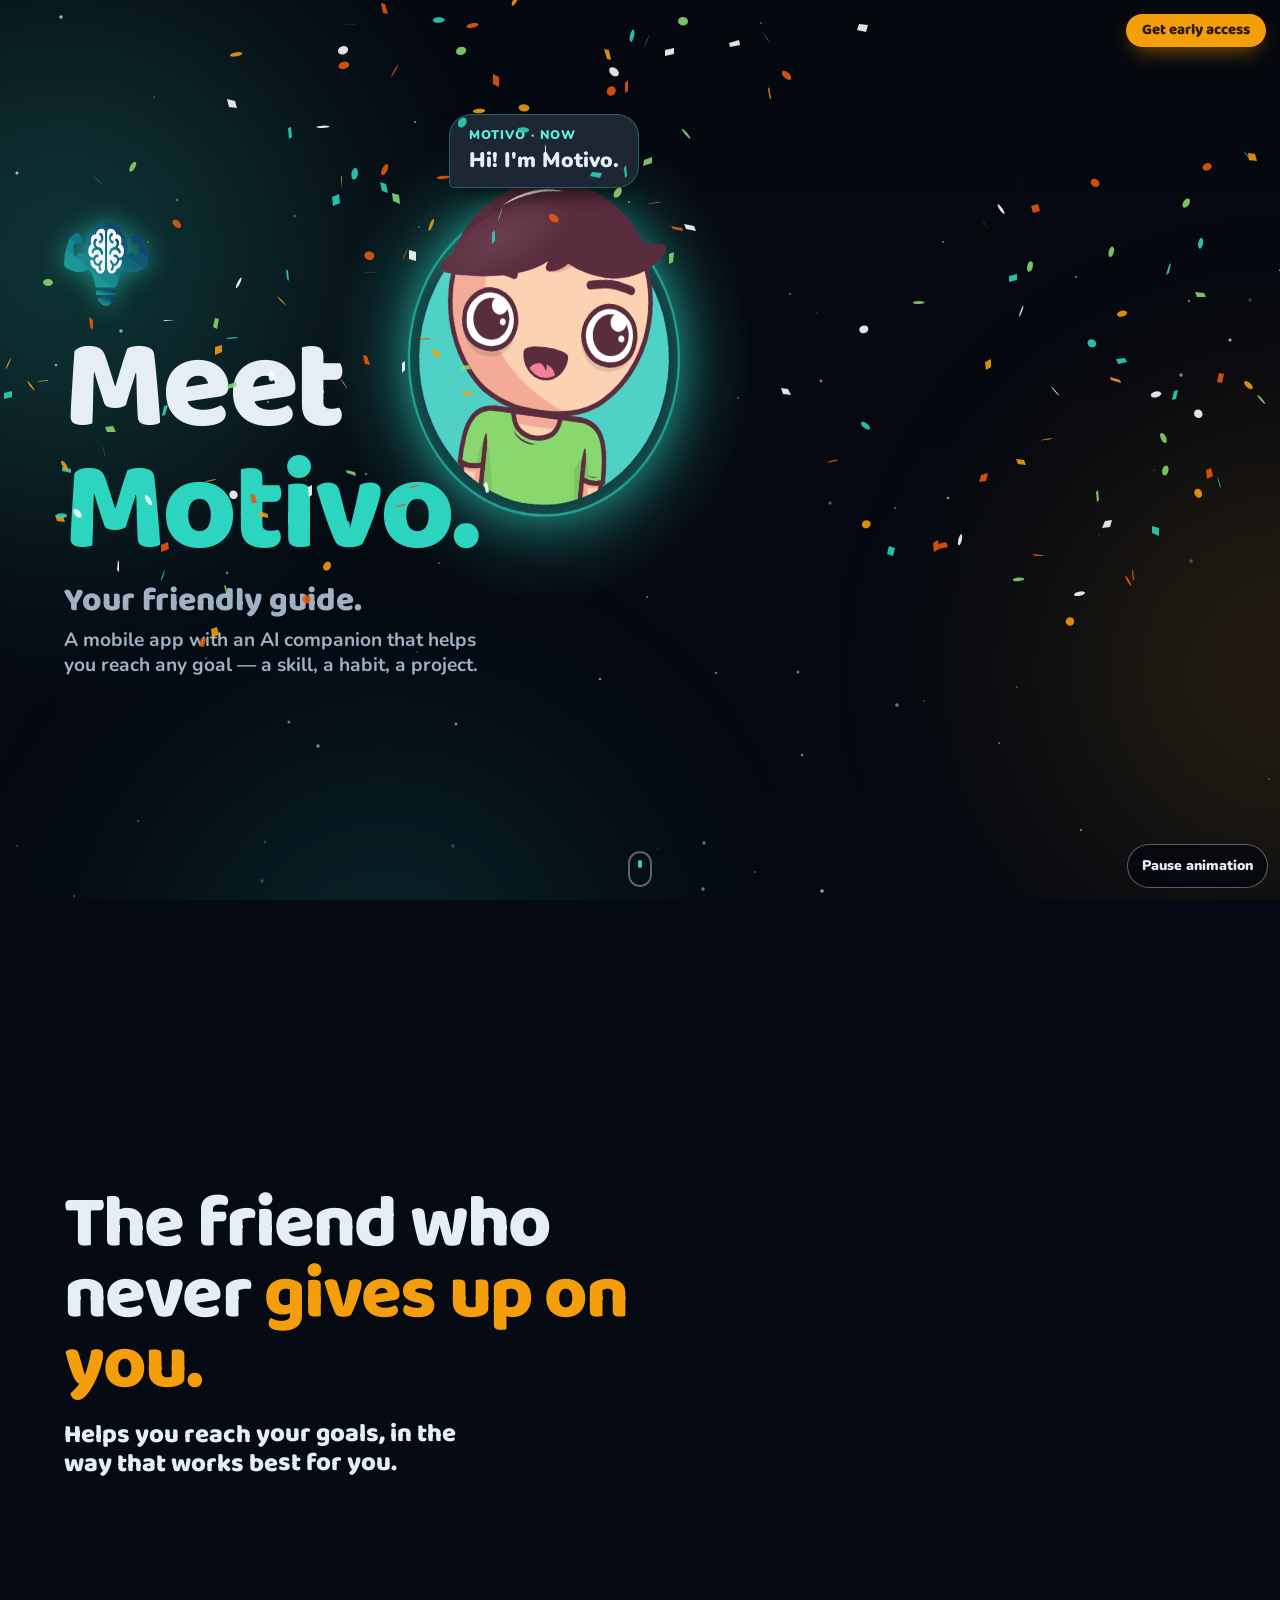
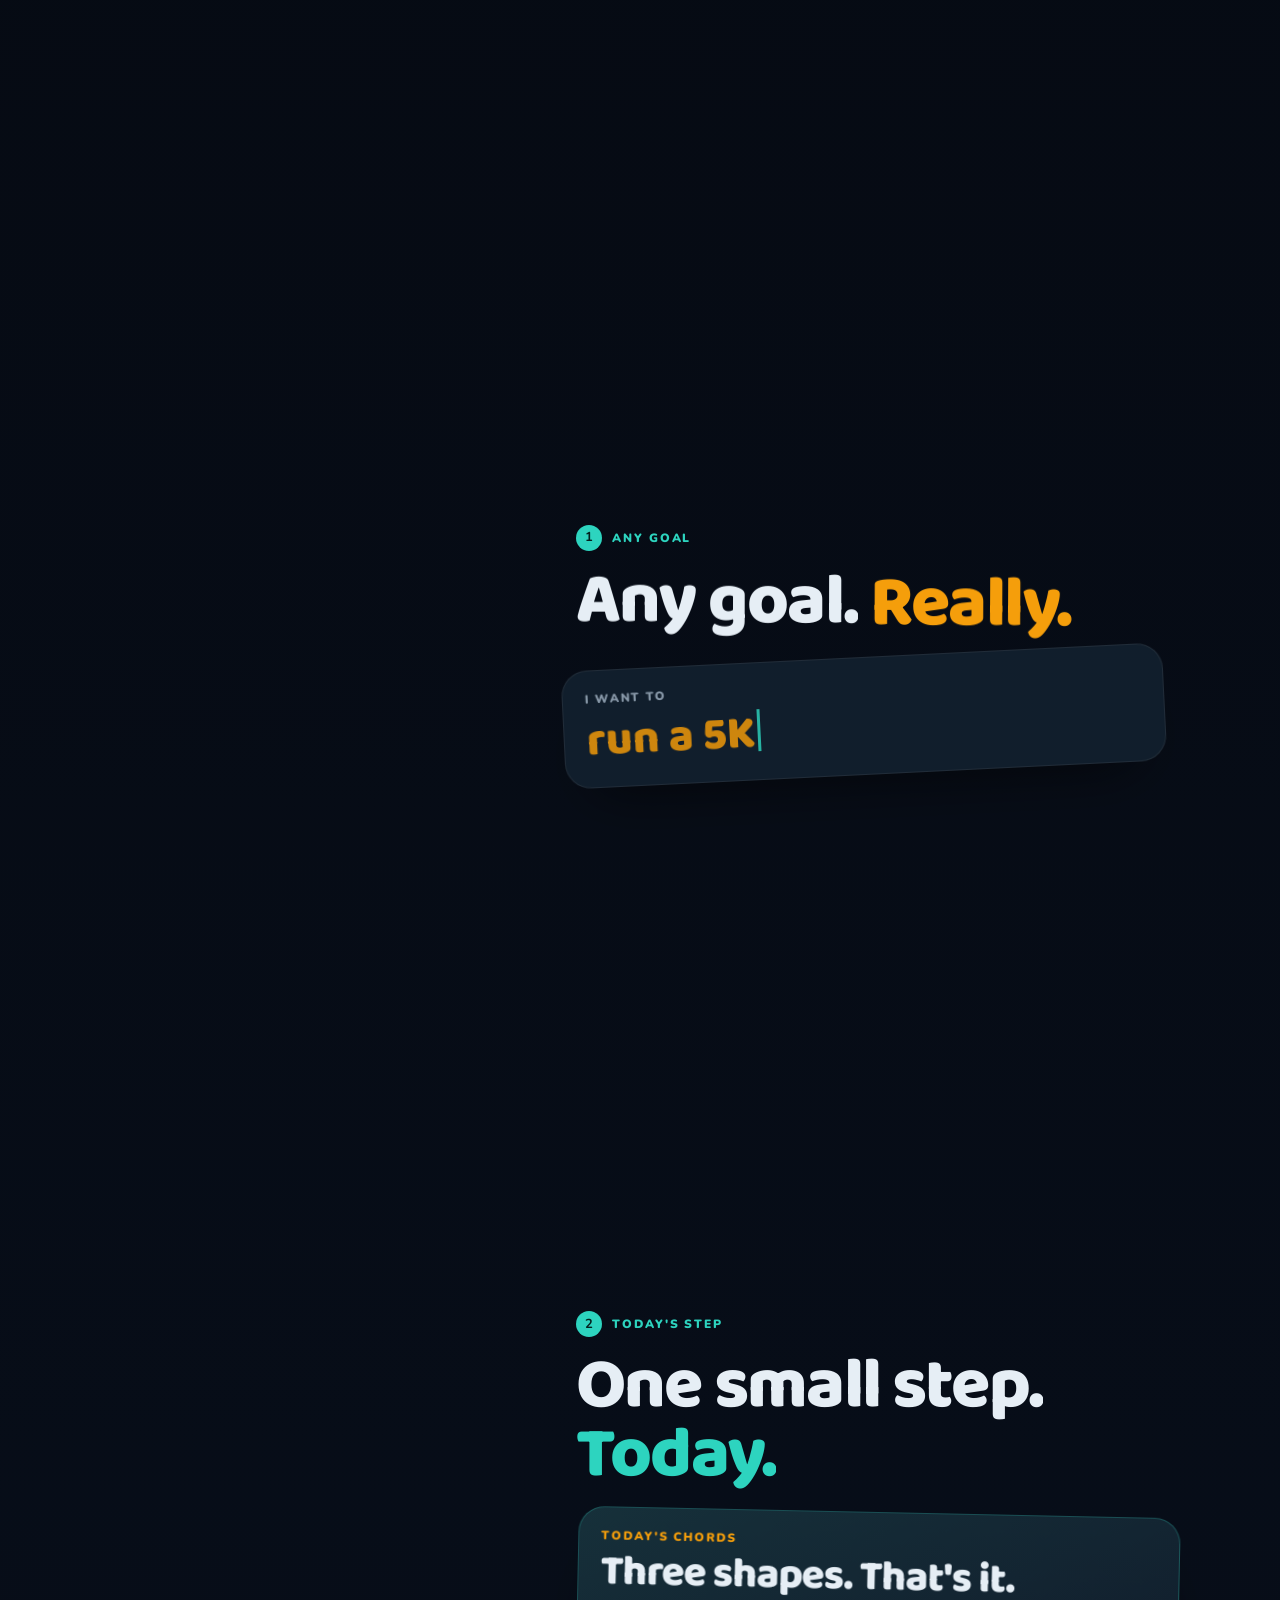
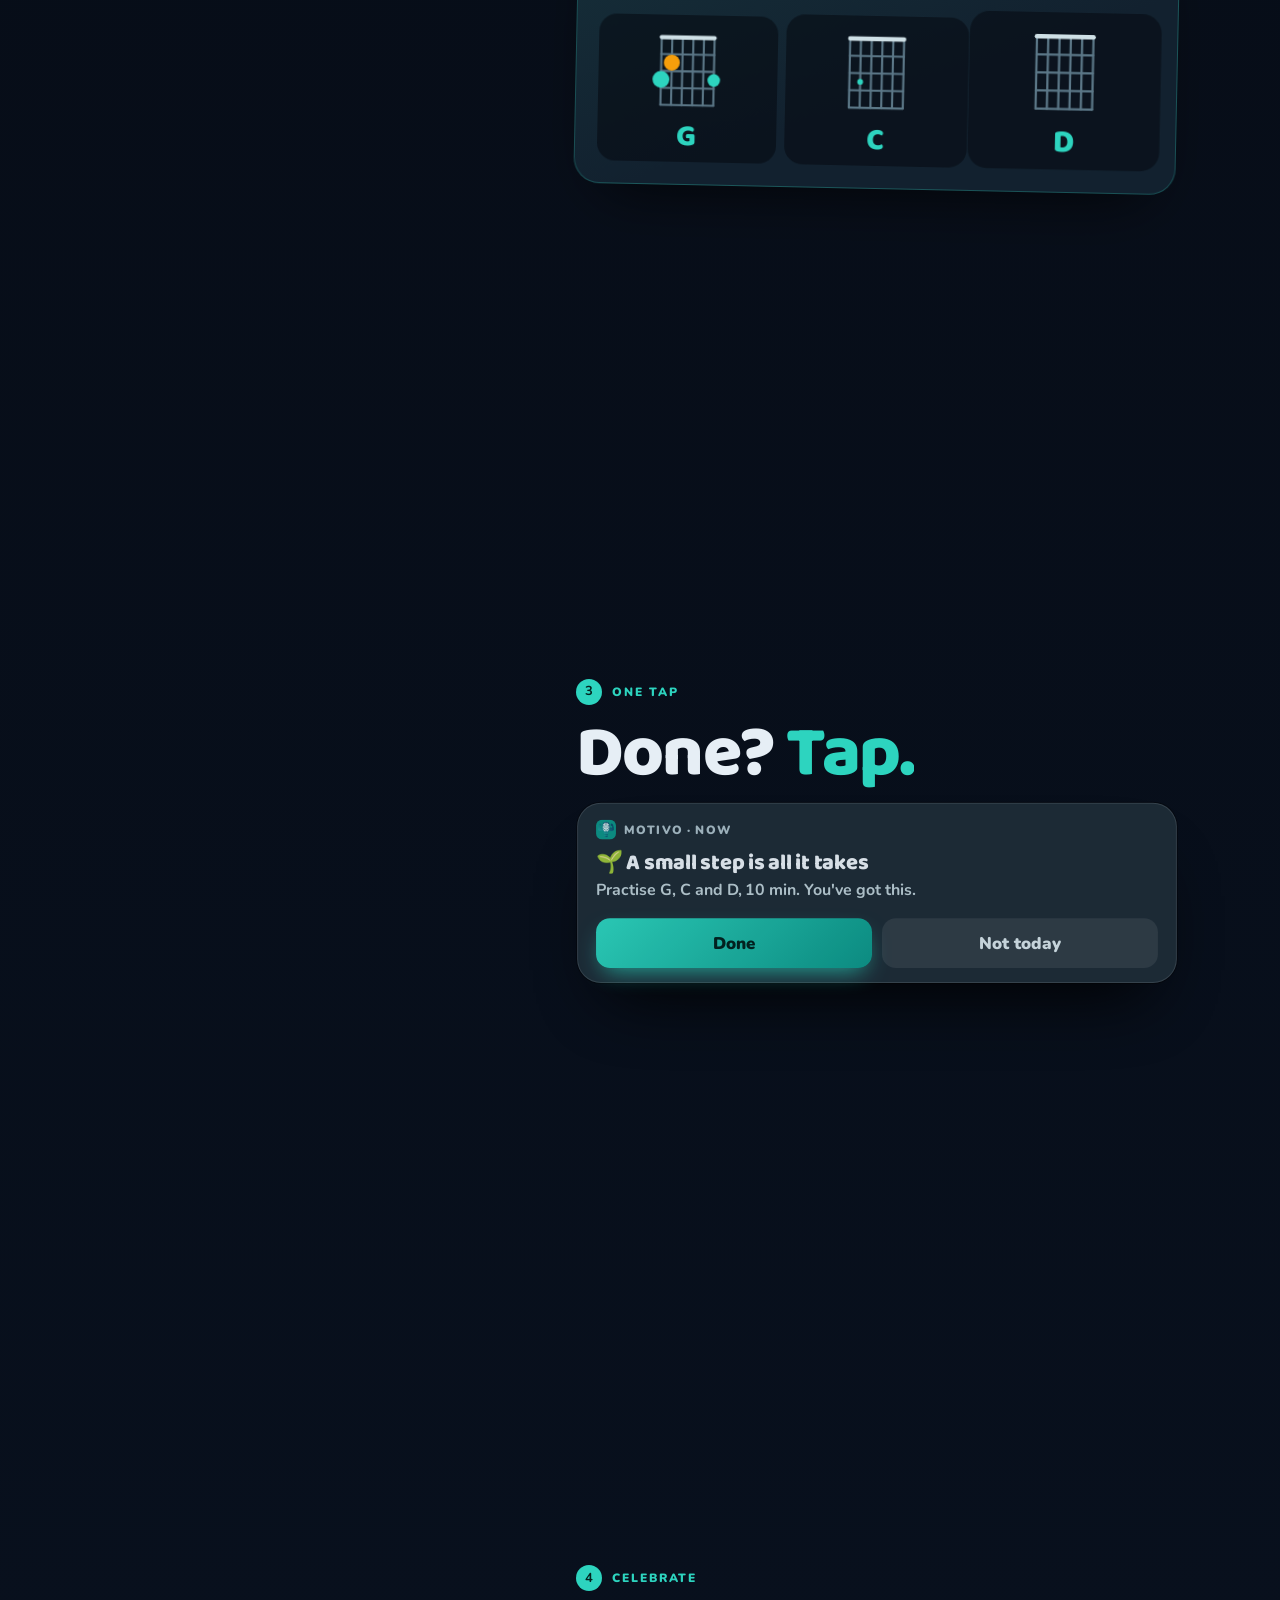
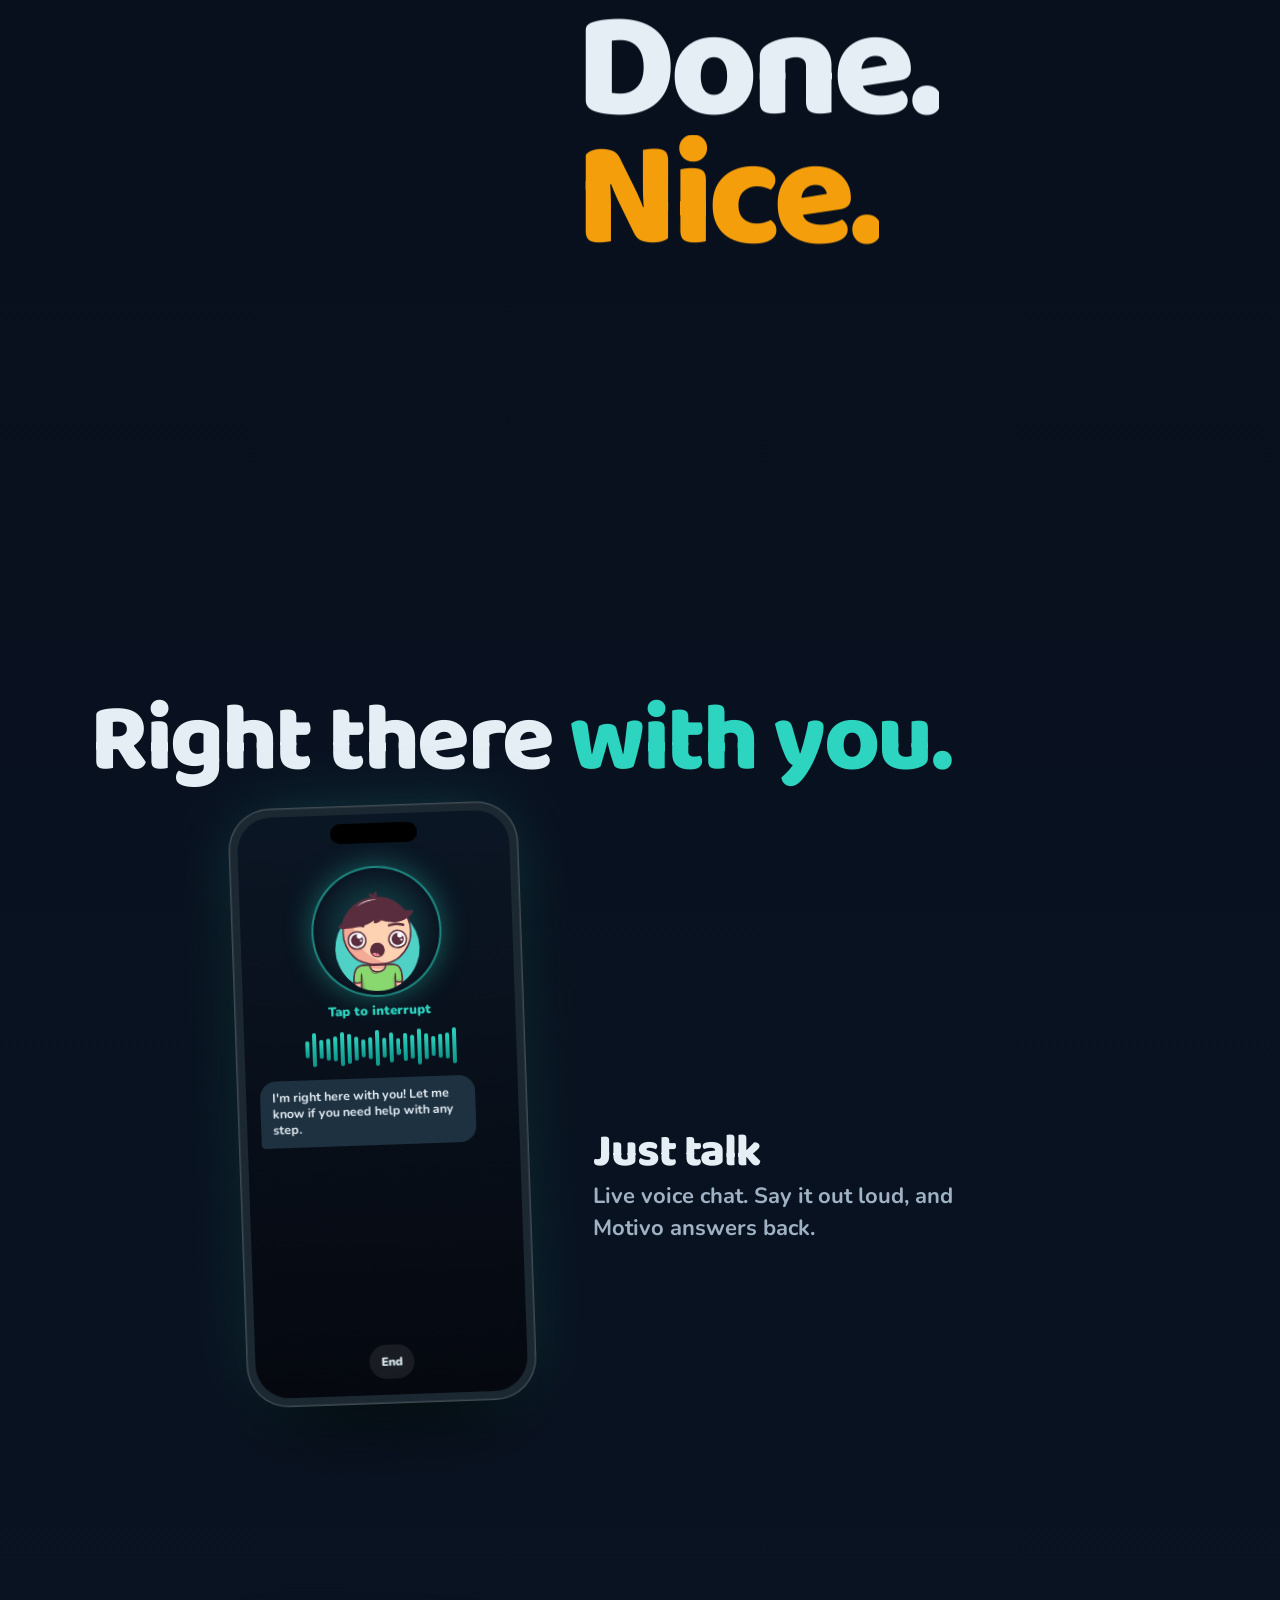
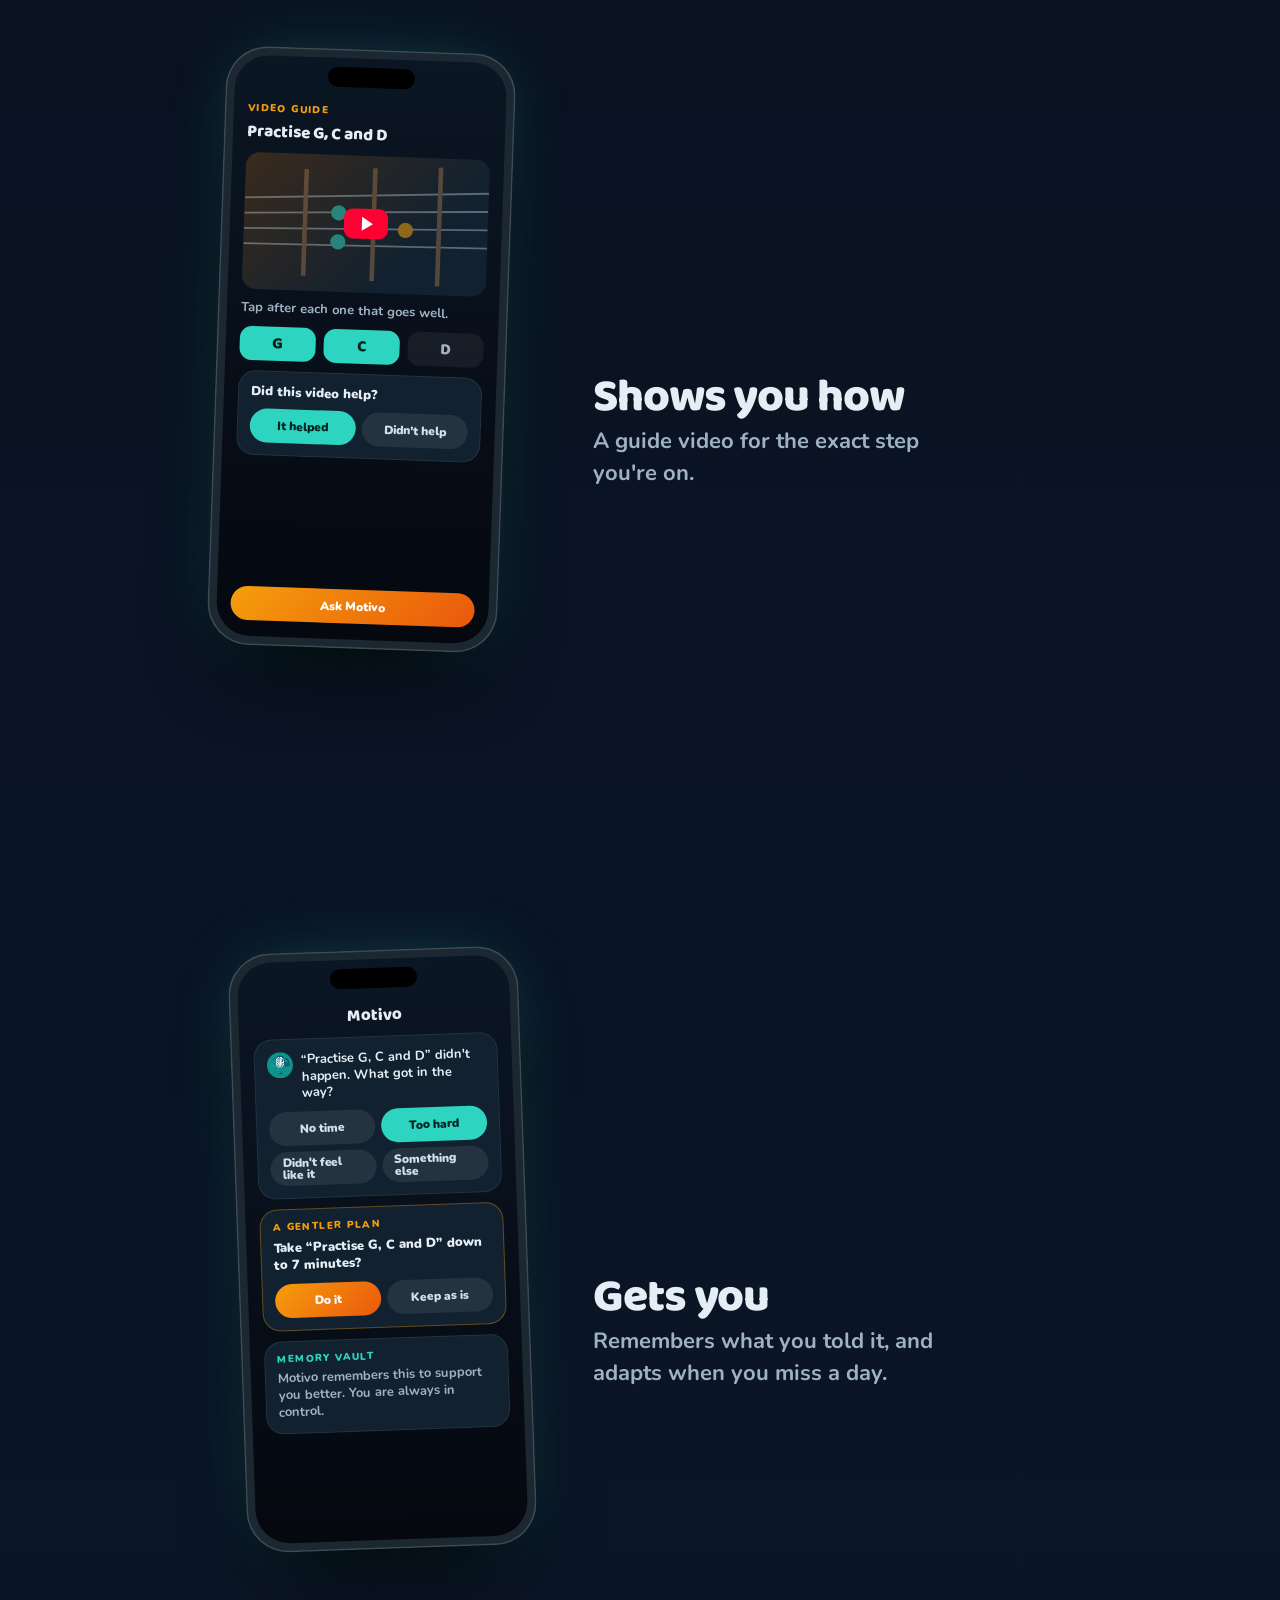
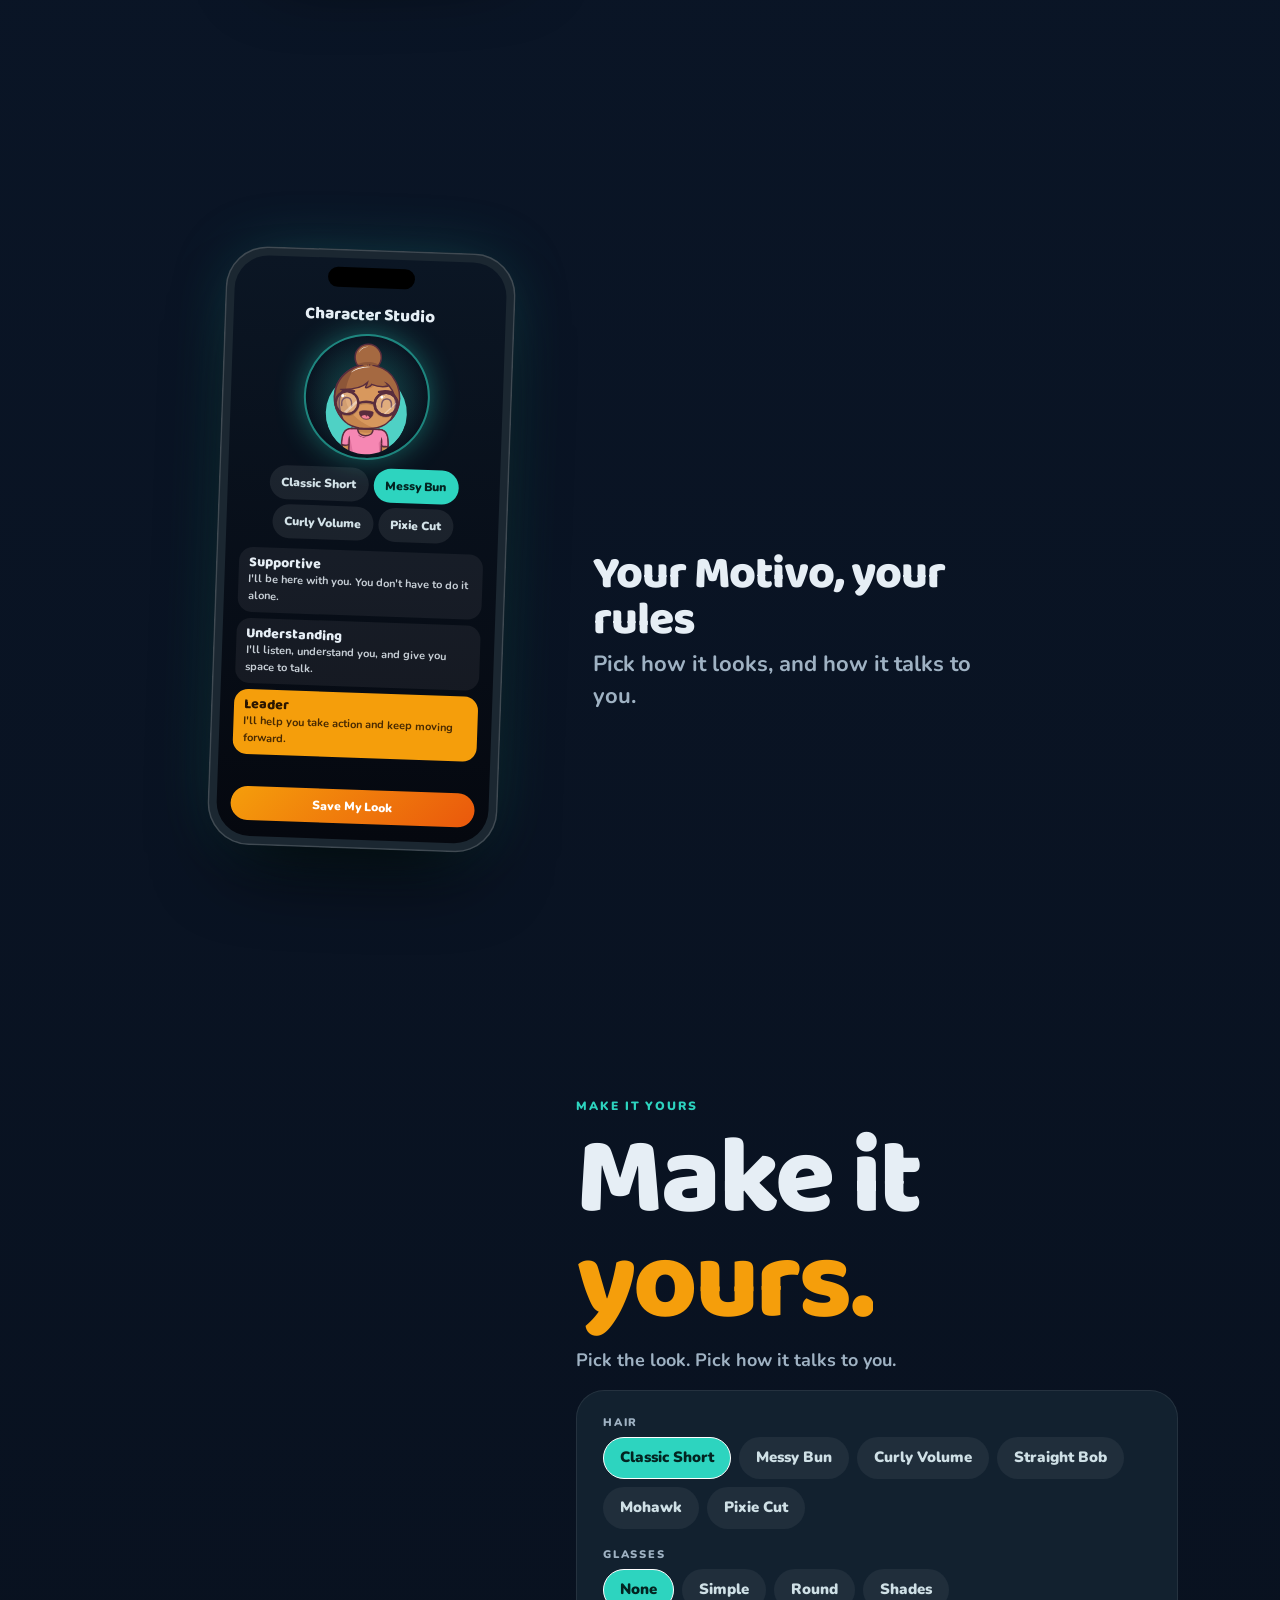
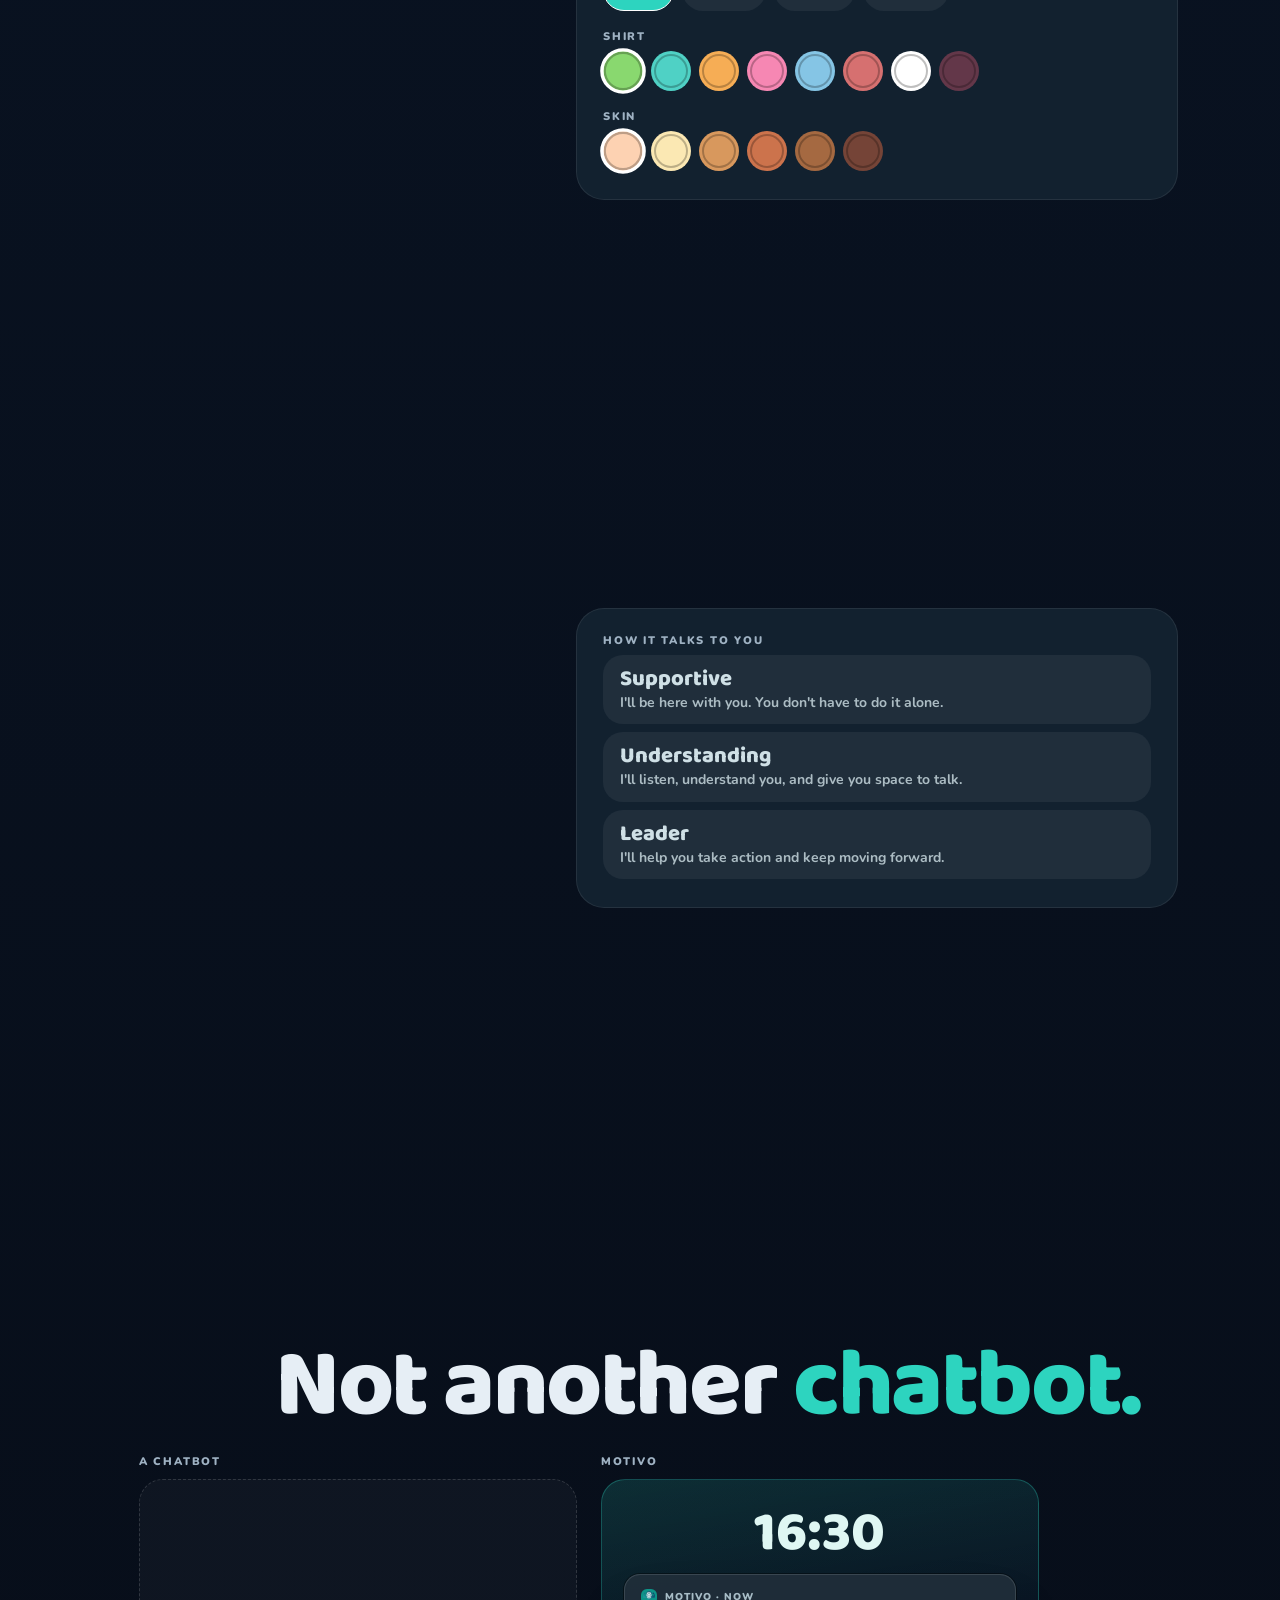
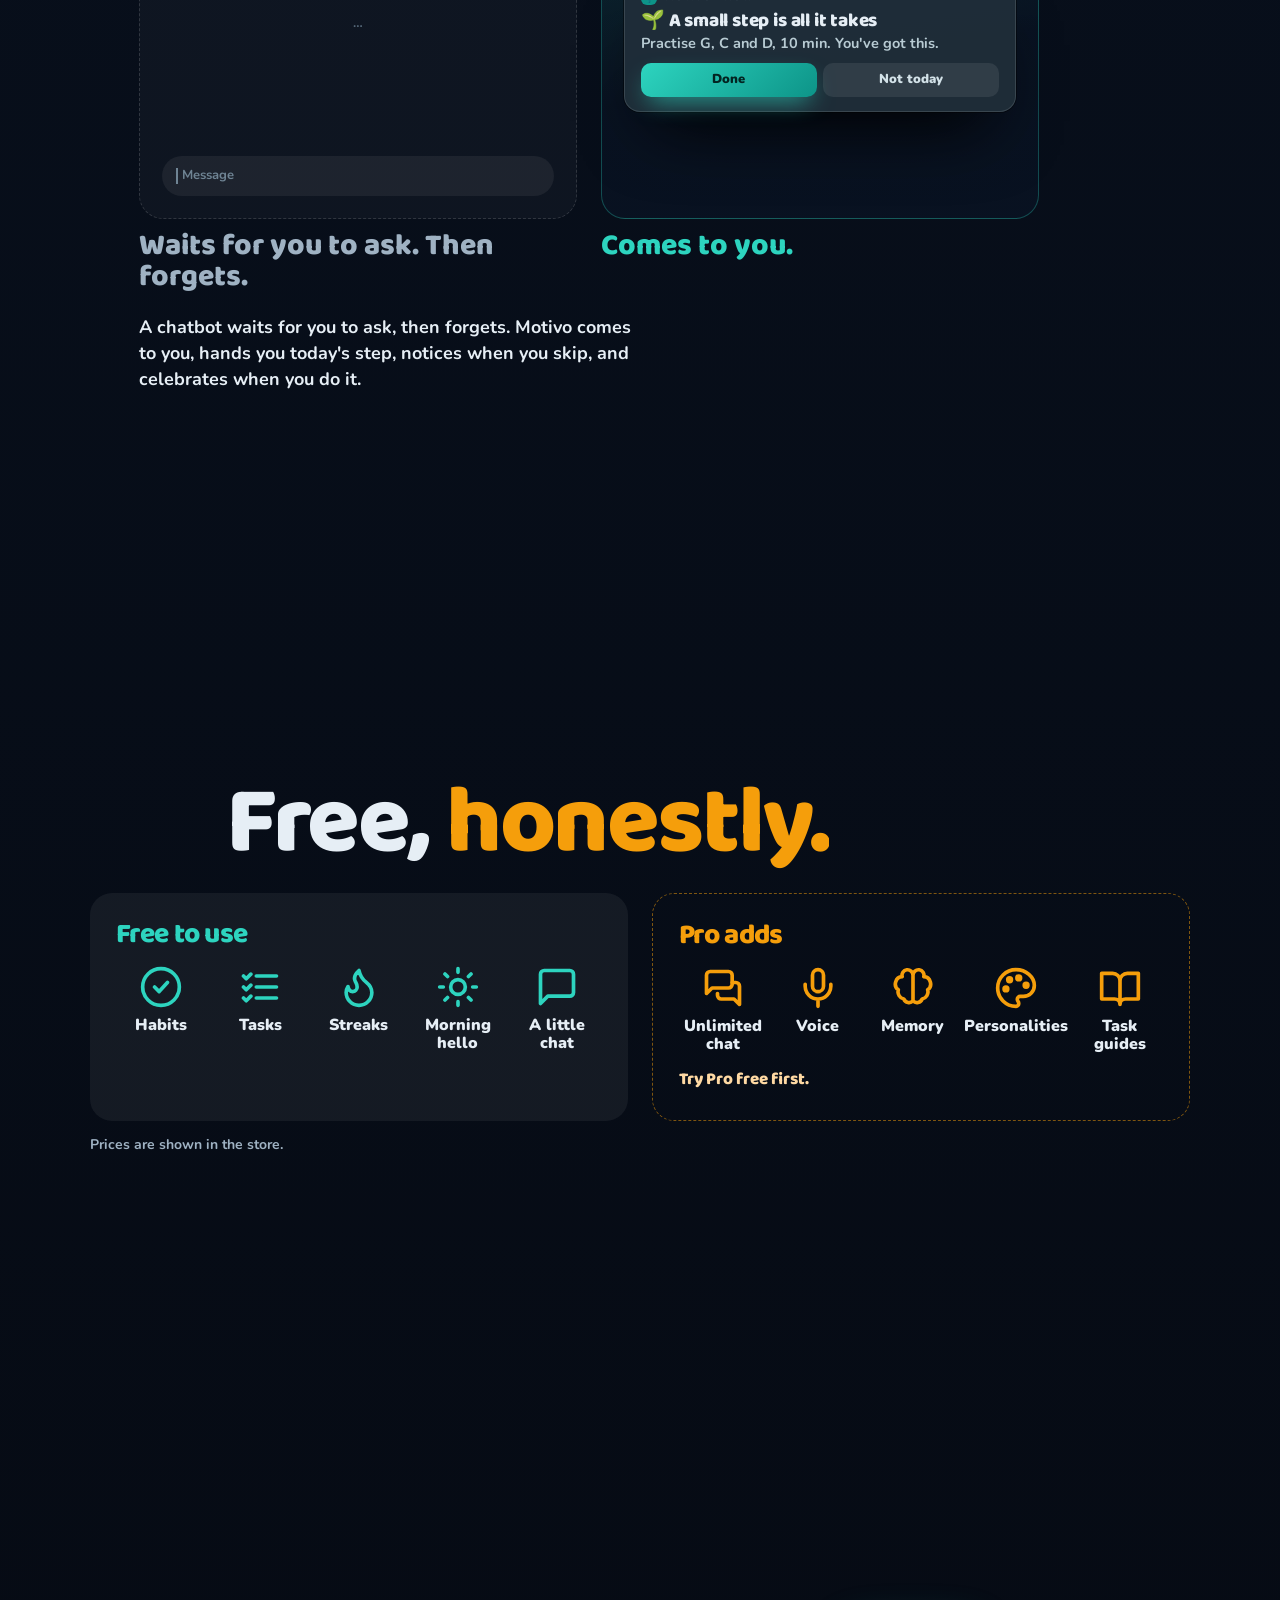
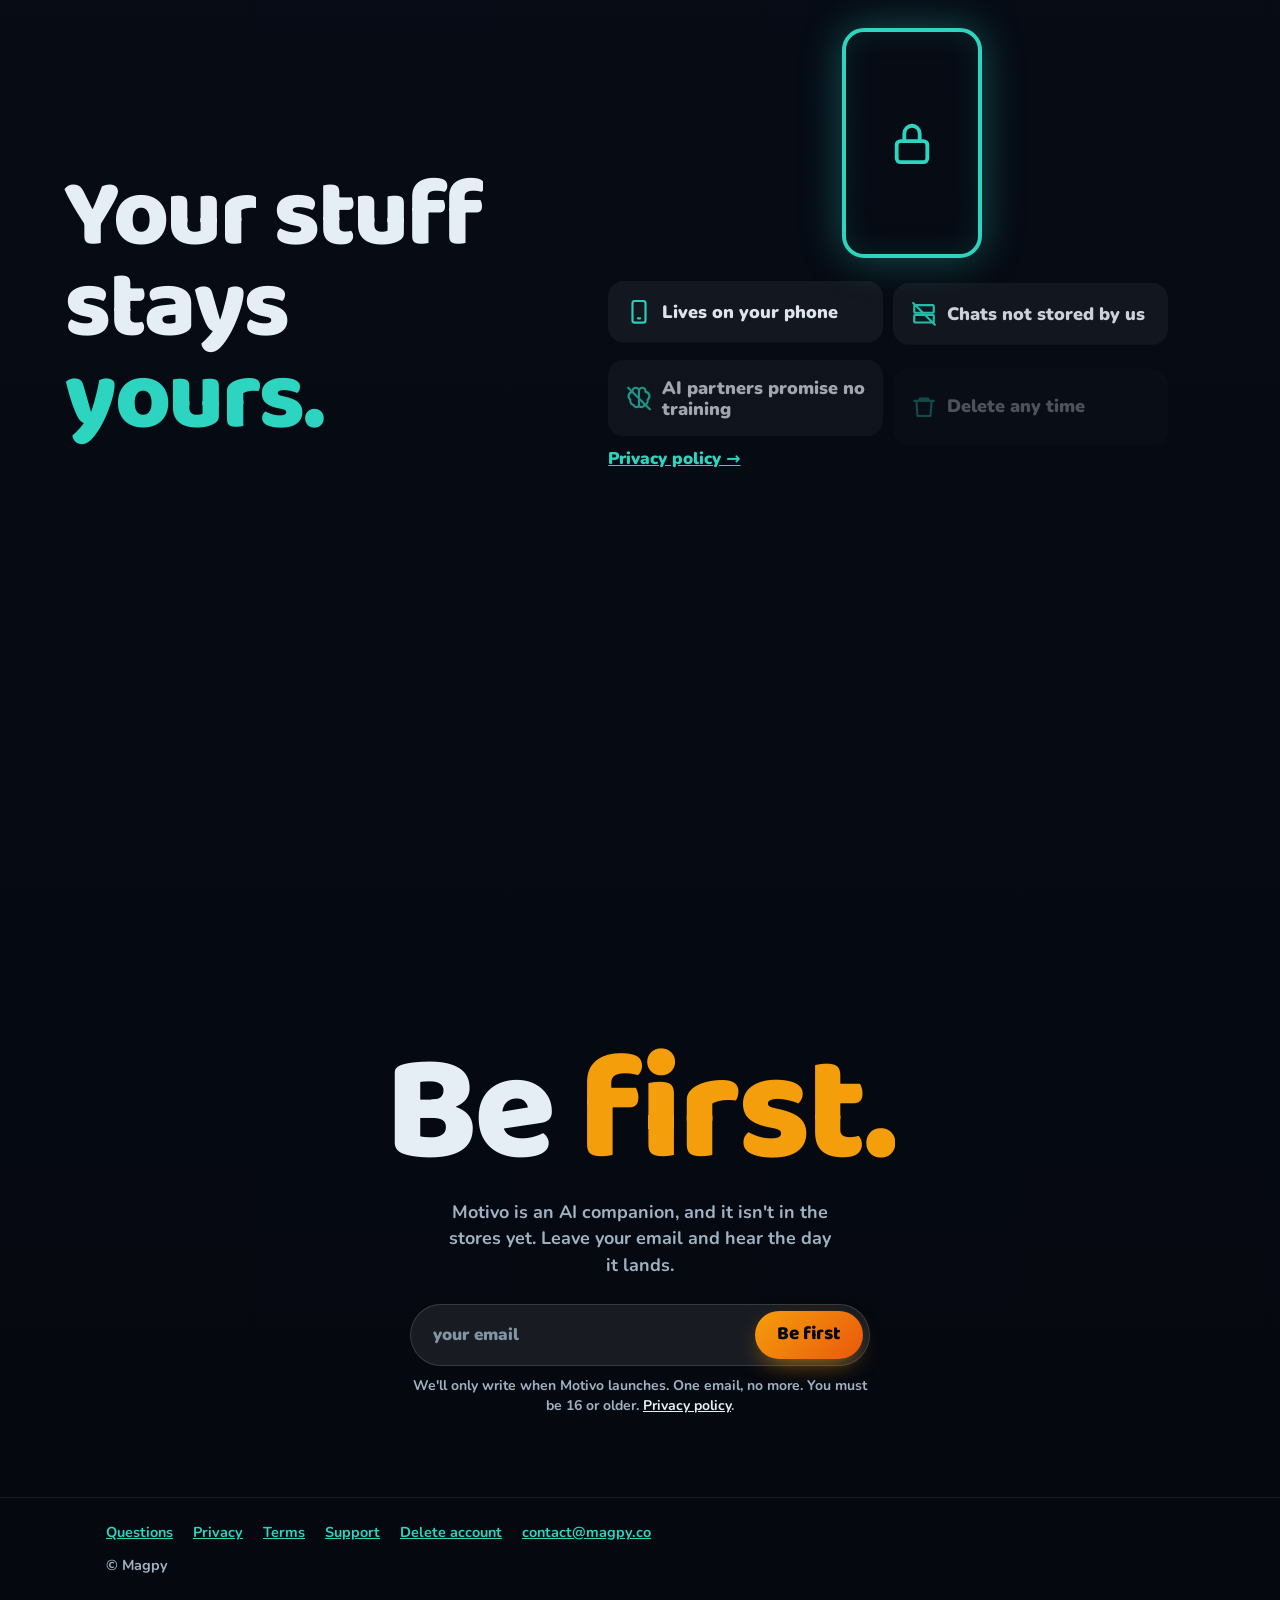
==== commit 63ae2229: "perf(site): Motivo shows on the first screen before any script loads The first screen carries a read" ====
--- a/index.html
+++ b/index.html
@@ -87,7 +87,7 @@
   <div class="sky" id="sky" aria-hidden="true"><i class="g1"></i><i class="g2"></i><i class="g3"></i></div>
 
   <!-- The character: one live Motivo that travels with the reader from section to section. -->
-  <div id="mo" aria-hidden="true">
+  <div id="mo" aria-hidden="true" hidden>
     <div id="mo-squash"><div id="mo-tilt"><div id="mo-float"><div id="mo-jump">
       <div id="mo-glow"></div><div id="mo-ring"></div>
       <div id="mo-svg"></div>
@@ -120,7 +120,7 @@
   <main>
     <!-- 1. Meet Motivo: the character waves hello before anything is asked of the reader. -->
     <section id="meet" class="snap" aria-labelledby="meet-title">
-      <div class="hero-char"><div class="anchor" data-anchor data-say-m="top" data-say-d="top" data-say="Hi! I'm Motivo."></div></div>
+      <div class="hero-char"><div class="anchor" data-anchor data-say-m="top" data-say-d="top" data-say="Hi! I'm Motivo."><div class="poster" aria-hidden="true"><svg xmlns="http://www.w3.org/2000/svg" viewBox="0 0 1000 990"><mask id="bh-mask-R0-poster"><path d="M1000,0H0V718.31H179.2c38.38,142.38,167.45,247.1,320.8,247.1s282.42-104.72,320.8-247.1H1000Z" fill="white"></path></mask><g mask="url(#bh-mask-R0-poster)"><circle cx="500" cy="630.1601" r="332.441995" fill="#4FD1C5"></circle><g id="bh-hairb-poster"></g><path d="M610,758.72c90.76,0,72,114.24,72.87,241.28H610Z" fill="#fdd2b2"></path><path d="M632.74,831.87,610,870l11.38,130h31.76C653.91,819.73,632.74,831.87,632.74,831.87Z" fill="#f3ab98"></path><g id="bh-skin-poster"><path d="M233.25,500c0-147.32,119.43-266.75,266.75-266.75S766.75,352.68,766.75,500A266.22,266.22,0,0,1,668.1,707.12q-8.21,6.68-16.94,12.69C591,758,515,758,446.39,751.89c-6.66-1-13.3-2.26-19.89-3.71-26.33-5.8-51.82-14.75-75.37-27.8Q342.4,715,334.2,708.76a199.59,199.59,0,0,1-15.8-13.38q-7.14-6.63-13.79-13.78A265.86,265.86,0,0,1,233.25,500Z" fill="#fdd2b2"></path><path d="M269.61,634.48c.7,1.2,1.39,2.4,2.11,3.58.43.72.88,1.42,1.33,2.14.66,1.07,1.32,2.14,2,3.19.48.76,1,1.5,1.46,2.24.66,1,1.32,2,2,3,.51.76,1,1.52,1.56,2.28.66,1,1.32,1.92,2,2.88.54.77,1.1,1.53,1.65,2.3s1.34,1.85,2,2.77,1.15,1.53,1.73,2.29,1.37,1.8,2.07,2.7,1.19,1.51,1.79,2.26,1.41,1.76,2.12,2.63,1.23,1.49,1.85,2.23,1.44,1.72,2.17,2.57,1.27,1.47,1.91,2.2l2.22,2.5c.65.73,1.31,1.44,2,2.16.86.94,1.73,1.87,2.6,2.79l1.21,1.28c1.29,1.34,2.59,2.68,3.91,4l.26.27c1.29,1.28,2.6,2.55,3.91,3.81l1.58,1.5c.95.89,1.9,1.78,2.86,2.66l1.16,1.06c1,.94,2.09,1.86,3.14,2.78q4.9,4.27,10,8.19,8.19,6.24,16.93,11.62c23.55,13,49,22,75.37,27.8,6.59,1.45,13.23,2.7,19.89,3.71,42.1,3.75,87,5.18,129.28-3.08C508.45,729,185.59,612.74,388.8,257.48h0c-2.72,1.25-5.4,2.54-8.06,3.88l-.59.29c-1.22.61-2.44,1.24-3.65,1.88l-1,.53c-3.76,2-7.48,4.07-11.13,6.23l-.9.53c-1.16.69-2.31,1.39-3.46,2.1l-.87.54q-5.36,3.35-10.55,6.93l-1.08.75c-1.09.76-2.16,1.52-3.23,2.29l-.66.47q-3.27,2.39-6.46,4.84l-.62.48c-1,.78-2,1.58-3,2.39l-1.17.94c-1,.81-2,1.62-3,2.45l0,0c-2.11,1.75-4.19,3.55-6.24,5.37l-1.14,1-2.69,2.45L318,305q-4.28,4-8.37,8.17l-1.38,1.41c-.79.82-1.58,1.64-2.36,2.47-.46.49-.92,1-1.37,1.48q-2.06,2.2-4.06,4.46c-.45.51-.91,1-1.36,1.54-.71.81-1.41,1.63-2.11,2.45l-1.51,1.79c-.68.81-1.36,1.62-2,2.44-.54.66-1.08,1.33-1.61,2-1.07,1.33-2.12,2.66-3.16,4-.54.7-1.08,1.4-1.61,2.11s-1.2,1.59-1.79,2.4-1.07,1.45-1.59,2.18-1.13,1.55-1.68,2.33q-1.42,2-2.8,4.05c-.5.73-1,1.48-1.49,2.22s-1.1,1.66-1.64,2.5l-1.49,2.31-1.68,2.71c-.43.69-.86,1.38-1.28,2.07-.89,1.46-1.75,2.93-2.61,4.4l-1.22,2.16c-.54.95-1.08,1.91-1.61,2.87-.4.73-.8,1.46-1.19,2.19-.64,1.19-1.27,2.39-1.9,3.59l-1.2,2.34c-.64,1.28-1.28,2.55-1.91,3.84-.33.69-.67,1.39-1,2.09-.52,1.09-1,2.19-1.53,3.29-.31.66-.61,1.32-.91,2q-1.11,2.47-2.17,5c-.22.52-.43,1.05-.65,1.57-.53,1.27-1.05,2.54-1.56,3.82-.27.67-.53,1.34-.79,2-.5,1.26-1,2.53-1.45,3.8-.21.55-.42,1.1-.62,1.65q-.94,2.63-1.85,5.26l-.56,1.7q-.66,2-1.29,4l-.6,1.91c-.47,1.54-.93,3.08-1.37,4.63-.1.33-.2.66-.29,1q-.78,2.76-1.5,5.54c-.16.59-.3,1.19-.45,1.78-.35,1.39-.69,2.78-1,4.18l-.42,1.75c-.43,1.9-.85,3.8-1.24,5.71l-.15.77q-.51,2.55-1,5.1c-.11.61-.21,1.21-.32,1.82-.26,1.49-.51,3-.74,4.5-.08.51-.17,1-.24,1.52-.3,1.95-.57,3.91-.83,5.88l-.15,1.3c-.2,1.59-.38,3.19-.55,4.79-.06.6-.13,1.2-.19,1.81-.16,1.68-.31,3.37-.45,5.06,0,.35-.06.69-.08,1q-.22,3-.39,6.05c0,.53,0,1.07-.07,1.6q-.1,2.36-.18,4.71c0,.59,0,1.18,0,1.77,0,2.05-.08,4.11-.08,6.17,0,0,0,.07,0,.1,0,2.22,0,4.42.08,6.62,0,.76.06,1.52.08,2.28.05,1.47.1,2.94.17,4.41,0,.89.11,1.77.16,2.66.08,1.33.15,2.66.25,4,.07,1,.16,1.89.24,2.83.11,1.26.21,2.52.34,3.77.09,1,.21,1.94.31,2.91.14,1.21.27,2.43.42,3.64.12,1,.26,2,.39,2.95.16,1.18.32,2.37.5,3.55.15,1,.31,2,.47,3,.18,1.16.37,2.33.57,3.49.18,1,.36,2,.55,3,.21,1.15.43,2.3.65,3.44s.41,2,.62,3c.24,1.14.48,2.27.74,3.4s.44,2,.68,2.93c.26,1.13.54,2.25.82,3.36s.49,1.95.74,2.91c.3,1.12.6,2.23.91,3.34.26,1,.53,1.92.81,2.87.32,1.11.65,2.21,1,3.31s.58,1.89.88,2.84.7,2.19,1.06,3.28.62,1.87.94,2.8c.38,1.09.76,2.18,1.15,3.27.33.91.65,1.83,1,2.74l1.24,3.27c.35.89.69,1.79,1,2.68.44,1.09.89,2.19,1.34,3.28.36.86.71,1.73,1.08,2.59.47,1.12,1,2.22,1.45,3.33.37.82.73,1.65,1.1,2.47.52,1.16,1.07,2.3,1.6,3.44l1.08,2.3c.61,1.26,1.24,2.5,1.87,3.75.32.63.62,1.27.95,1.9q2.88,5.61,6,11.07C268.88,633.26,269.25,633.87,269.61,634.48Z" fill="#f3ab98"></path><path d="M233.25,500c0-147.32,119.43-266.75,266.75-266.75S766.75,352.68,766.75,500A266.22,266.22,0,0,1,668.1,707.12q-8.21,6.68-16.94,12.69C591,758,515,758,446.39,751.89c-6.66-1-13.3-2.26-19.89-3.71-26.33-5.8-51.82-14.75-75.37-27.8Q342.4,715,334.2,708.76a199.59,199.59,0,0,1-15.8-13.38q-7.14-6.63-13.79-13.78A265.86,265.86,0,0,1,233.25,500Z" fill="none" stroke="#592d3d" stroke-miterlimit="10" stroke-width="12px"></path></g><path d="M386.12,758.72c-90.77,0-72,114.24-72.87,241.28h72.87Z" fill="#fdd2b2"></path><path d="M367.23,831.87,390,870l-11.39,130H346.88C346.07,819.73,367.23,831.87,367.23,831.87Z" fill="#f3ab98"></path><path d="M619.47,1070H380.53a13.28,13.28,0,0,1-13.27-13.28V772a13.28,13.28,0,0,1,13.27-13.28H613.76c13.09,0,19,7.66,19,19.88v278.08A13.28,13.28,0,0,1,619.47,1070Z" fill="#fdd2b2"></path><path d="M629.05,766.62a19.33,19.33,0,0,1-2.51-4,17.25,17.25,0,0,0-8.28-3.51,28.88,28.88,0,0,0-4.5-.34H380.53A13.28,13.28,0,0,0,367.26,772c29,10.42,83.29,16.24,132.74,16.24C563.06,788.24,604.38,778.89,629.05,766.62Z" fill="#f3ab98"></path><path d="M610,758.72c90.76,0,72,114.24,72.87,241.28H632.74" fill="none" stroke="#592d3d" stroke-linecap="square" stroke-miterlimit="10" stroke-width="12px"></path><path d="M386.12,758.72c-90.77,0-72,114.24-72.87,241.28h50.07" fill="none" stroke="#592d3d" stroke-linecap="square" stroke-miterlimit="10" stroke-width="12px"></path><path d="M380.53,758.82l233.23-.1" fill="none" stroke="#592d3d" stroke-miterlimit="10" stroke-width="12px"></path><path d="M380.53,1070H497.15C388,1070,396.24,838.82,367.26,838.82v217.86A13.28,13.28,0,0,0,380.53,1070Z" fill="#f3ab98"></path><path d="M361.26,860.85c-.19-3.67-.11-7.34.05-11s.47-7.35.86-11c.2-1.84.4-3.67.65-5.51s.49-3.67.85-5.51a44.18,44.18,0,0,1,3.59-11,44.18,44.18,0,0,1,3.59,11c.36,1.84.62,3.67.85,5.51s.45,3.67.65,5.51c.38,3.67.68,7.34.85,11s.25,7.34.06,11Z" fill="#592d3d"></path><path d="M632.74,870v8c.26,34,.26,69,0,102.75,0,2.87,0,5.72,0,8.53v67.41A13.28,13.28,0,0,1,619.47,1070H380.53a13.28,13.28,0,0,1-13.27-13.28V998.52c0-2.51,0-5.07,0-7.65-.25-34.87-.25-69.87,0-105.3V860.85" fill="none" stroke="#592d3d" stroke-miterlimit="10" stroke-width="12px"></path><path d="M626.74,870c-.19-4.17-.1-8.35.06-12.53s.47-8.35.85-12.53c.2-2.09.41-4.18.65-6.27s.49-4.17.85-6.26a55.09,55.09,0,0,1,3.59-12.53,55.09,55.09,0,0,1,3.59,12.53c.36,2.09.62,4.18.85,6.26s.45,4.18.65,6.27c.38,4.18.69,8.35.85,12.53s.25,8.36.06,12.53Z" fill="#592d3d"></path><path d="M570.68,842.45C570.9,833,582.9,829,588.9,835a10.61,10.61,0,1,1-15.16,14.85A10.4,10.4,0,0,1,570.68,842.45Z" fill="#592d3d"></path><path d="M408.11,842.15C407.9,834,416.9,830,422.9,833c8,3,8,14,0,19-4,2-8,0-11.75-2.48A10.39,10.39,0,0,1,408.11,842.15Z" fill="#592d3d"></path><path d="M500,831.77a27.13,27.13,0,0,1,1.5,5.84,42.47,42.47,0,0,1,.49,5.84l.3,11.69c.09,3.89.21,7.79.25,11.69l.17,11.67c.23,15.57.22,31.16.28,46.74s.18,31.16,0,46.74c-.09,7.79-.3,15.58-.53,23.37-.1,3.89-.29,7.79-.67,11.68a92.5,92.5,0,0,1-1.77,11.69,92.5,92.5,0,0,1-1.77-11.69c-.38-3.89-.57-7.79-.67-11.68-.23-7.79-.44-15.58-.53-23.37-.2-15.58,0-31.16,0-46.74s0-31.15.18-46.73l.17-11.7.33-11.68.33-11.68a44.11,44.11,0,0,1,.5-5.84A27.13,27.13,0,0,1,500,831.77Z" fill="#f3ab98"></path><path d="M425.22,883a18.51,18.51,0,0,1,4.67-1.5,29.75,29.75,0,0,1,4.68-.5l9.35-.33,18.7-.41c12.46-.19,24.91-.24,37.38-.27s24.93-.16,37.39,0c6.23.09,12.46.3,18.7.53,3.11.11,6.23.3,9.34.67a61.34,61.34,0,0,1,9.35,1.78,59.17,59.17,0,0,1-9.35,1.77c-3.11.38-6.23.57-9.34.67-6.24.23-12.47.43-18.7.52-12.46.19-24.92,0-37.39,0s-24.93,0-37.4-.15c-6.23-.06-12.46-.26-18.68-.5l-9.35-.34a29.5,29.5,0,0,1-4.67-.5A18.45,18.45,0,0,1,425.22,883Z" fill="#f3ab98"></path><path d="M442.41,914.38a12.51,12.51,0,0,1,3.74-1.11,18.35,18.35,0,0,1,3.62-.15c2.39.1,4.78.16,7.17.21,4.78.11,9.56.15,14.34.17,9.63,0,19.09.08,28.76-.21s19.26-.43,28.88-.39c4.81,0,9.62.13,14.42.24a70.37,70.37,0,0,1,7.23.47,38.17,38.17,0,0,1,7.27,1.53,36.56,36.56,0,0,1-7.16,2,61.08,61.08,0,0,1-7.21.86c-4.82.35-9.64.65-14.45.82-9.64.36-19.27.32-28.88.45-4.81,0-9.61.22-14.48.1s-9.69-.13-14.52-.31-9.68-.58-14.5-1.08c-2.42-.27-4.82-.57-7.23-.9a16.82,16.82,0,0,1-3.57-.84A11.51,11.51,0,0,1,442.41,914.38Z" fill="#f3ab98"></path><path d="M438.93,949.87a13.07,13.07,0,0,1,3.82-1.5,19.13,19.13,0,0,1,3.82-.49l7.63-.32c5.09-.18,10.19-.33,15.28-.41C479.66,947,489.84,947,500,947s20.36-.17,30.54,0c5.09.09,10.18.3,15.27.53a72.73,72.73,0,0,1,7.63.66A41.2,41.2,0,0,1,561.1,950a41.25,41.25,0,0,1-7.63,1.77,70.34,70.34,0,0,1-7.64.67c-5.09.23-10.18.44-15.27.53-10.18.2-20.37.06-30.55,0s-20.36-.06-30.54-.25c-5.09-.1-10.19-.28-15.28-.49l-7.63-.37a19.33,19.33,0,0,1-3.82-.5A12.85,12.85,0,0,1,438.93,949.87Z" fill="#f3ab98"></path><path d="M677.8,906.35c.21-37.11-1.21-70.07-7.73-95.39C660,785.6,641.89,770.48,610,770.48L632.79,905S655.31,915.24,677.8,906.35Z" fill="#f3ab98"></path><path d="M686.41,895.79a20.31,20.31,0,0,1-3.7,2.43" fill="none" stroke="#592d3d" stroke-linecap="square" stroke-miterlimit="10" stroke-width="12px"></path><path d="M326.11,809.88c-6.83,25.57-8,59.13-7.74,97,19.9,8.54,50.42-2.15,50.42-2.15l17.33-132.24C355.25,772.46,336.85,786.36,326.11,809.88Z" fill="#f3ab98"></path><path d="M613.76,758.72H559.55v.1a62.78,62.78,0,0,1-1.44,13.39,60.92,60.92,0,0,1-1.74,6.33,50.88,50.88,0,0,1-10,16.83,48.2,48.2,0,0,1-4.5,4.43c-25.17,18.2-65.17,19.2-89.48-.58a51.79,51.79,0,0,1-7.11-7.6,50.84,50.84,0,0,1-9.1-19.41,62.41,62.41,0,0,1-1.07-6.59,61,61,0,0,1-.37-6.8v-.1H380.53A13.28,13.28,0,0,0,367.26,772v284.68A13.28,13.28,0,0,0,380.53,1070H619.47a13.28,13.28,0,0,0,13.27-13.28V778.6C632.74,766.38,626.85,758.72,613.76,758.72Z" fill="#89D86F"></path><path d="M610,758.72c63.54,0,73.4,56,73.9,133.17-18.6,11.62-48.91,1.31-48.91,1.31Z" fill="#89D86F"></path><path d="M632.74,831.87,610,870l11.38,130h11.61V894.35l17.28,2.89C644.6,825.07,632.74,831.87,632.74,831.87Z" fill="#7DC462"></path><path d="M386.12,758.72c-61.78,0-75.83,53.8-76.85,127.66,19,19.86,58,4.58,58,4.58Z" fill="#89D86F"></path><path d="M367.23,831.87V891l-17.31,4.31C355.59,825.19,367.23,831.87,367.23,831.87Z" fill="#7DC462"></path><path d="M610,758.72c67.41,0,78.45,56.29,78.9,133.78-26.2,12.43-53.91.7-53.91.7" fill="none" stroke="#592d3d" stroke-linecap="square" stroke-miterlimit="10" stroke-width="12px"></path><path d="M386.12,758.72c-66.79,0-80.08,54.7-80.76,130.72C326,904.22,367.22,891,367.22,891" fill="none" stroke="#592d3d" stroke-linecap="square" stroke-miterlimit="10" stroke-width="12px"></path><path d="M380.53,1070H497.15C388,1070,396.24,838.82,367.26,838.82v217.86A13.28,13.28,0,0,0,380.53,1070Z" fill="#7DC462"></path><path d="M361.26,860.85c-.19-3.67-.11-7.34.05-11s.47-7.35.86-11c.2-1.84.4-3.67.65-5.51s.49-3.67.85-5.51a44.18,44.18,0,0,1,3.59-11,43.74,43.74,0,0,1,3.58,11c.37,1.84.63,3.67.86,5.51s.45,3.67.65,5.51c.38,3.67.68,7.34.85,11s.25,7.34.06,11Z" fill="#592d3d"></path><path d="M632.74,870v8c.26,34,.26,69,0,102.75,0,2.87,0,5.72,0,8.53v67.41A13.28,13.28,0,0,1,619.47,1070H380.53a13.28,13.28,0,0,1-13.27-13.28V998.52c0-2.51,0-5.07,0-7.65-.25-34.87-.25-69.87,0-105.3V860.85" fill="none" stroke="#592d3d" stroke-miterlimit="10" stroke-width="12px"></path><path d="M626.74,870c-.19-4.17-.1-8.35.06-12.53s.47-8.35.85-12.53c.2-2.09.41-4.18.65-6.27s.49-4.17.86-6.26a54.55,54.55,0,0,1,3.58-12.53,55.09,55.09,0,0,1,3.59,12.53c.36,2.09.62,4.18.85,6.26s.45,4.18.65,6.27c.38,4.18.69,8.35.85,12.53s.25,8.36.06,12.53Z" fill="#592d3d"></path><path d="M380.53,758.82l233.23-.1" fill="none" stroke="#592d3d" stroke-miterlimit="10" stroke-width="12px"></path><path d="M559.55,758.82a62.78,62.78,0,0,1-1.44,13.39,60.92,60.92,0,0,1-1.74,6.33,50.88,50.88,0,0,1-10,16.83,48.2,48.2,0,0,1-4.5,4.43c-25.17,18.2-65.17,19.2-89.48-.58a51.79,51.79,0,0,1-7.11-7.6,50.84,50.84,0,0,1-9.1-19.41,62.41,62.41,0,0,1-1.07-6.59,61,61,0,0,1-.37-6.8" fill="none" stroke="#592d3d" stroke-miterlimit="10" stroke-width="12px"></path><path d="M503.4,828.39a66.61,66.61,0,0,1-18.39,1.1,69.79,69.79,0,0,1-18.2-3.76,61.46,61.46,0,0,1-16.5-8.64l-1.86-1.41c-.61-.48-1.2-1-1.79-1.52a32.24,32.24,0,0,1-3.33-3.28,43.83,43.83,0,0,1-5.38-7.51,87.37,87.37,0,0,0,6.74,6.09c.58.48,1.17.95,1.75,1.4s1.23.82,1.84,1.24,1.22.84,1.85,1.23l1.91,1.16a88.05,88.05,0,0,0,16.1,7.46,106.26,106.26,0,0,0,17.25,4.45A173.7,173.7,0,0,0,503.4,828.39Z" fill="#592d3d"></path><path d="M307.83,892.5a24.54,24.54,0,0,0,3.68,2.77" fill="none" stroke="#592d3d" stroke-linecap="square" stroke-miterlimit="10" stroke-width="12px"></path><path d="M674.7,882.69a19.88,19.88,0,0,1-6.76,2.52,34.83,34.83,0,0,1-7.2.65,40.16,40.16,0,0,1-7.18-.79c-1.18-.21-2.33-.56-3.49-.87s-2.27-.77-3.37-1.24c1.21,0,2.38.18,3.56.28l3.52.29c1.17,0,2.33.2,3.5.21s2.32.11,3.48.12q3.5.06,7-.19A49.31,49.31,0,0,0,674.7,882.69Z" fill="#592d3d"></path><g id="bh-brows-poster"><path d="M600.89,460.57a318.14,318.14,0,0,1,33.51-6.65l-2.66.35c13.18-1.74,26.54-2.25,39.75-.48l-2.66-.36c3.27.46,6.54,1,9.82,1.42l-2.66-.36a221,221,0,0,1,29.48,6.11c5,1.39,11.1-1.73,12.3-7a10.19,10.19,0,0,0-7-12.3,239.21,239.21,0,0,0-34.59-6.78l2.66.36a143,143,0,0,0-33.44-1.95,235.08,235.08,0,0,0-33.09,4.55c-5.62,1.13-11.2,2.43-16.76,3.8-5.08,1.25-8.62,7.26-7,12.3a10.19,10.19,0,0,0,12.3,7Z" fill="#592d3d"></path><path d="M286.14,460.6a202.56,202.56,0,0,1,29.25-6.19l-2.66.36a195.53,195.53,0,0,1,51.38.08l-2.66-.35a218.94,218.94,0,0,1,29.45,6.1c5,1.4,11.1-1.73,12.3-7a10.19,10.19,0,0,0-7-12.3A227.26,227.26,0,0,0,352,433.6a208.27,208.27,0,0,0-71.22,7.71,10.39,10.39,0,0,0-6,4.6,10.2,10.2,0,0,0-1,7.7c1.65,5.11,6.91,8.54,12.3,7Z" fill="#592d3d"></path></g><g id="bh-eyes-poster"><g><path d="M274.398 579.526C273.398 551.166 292.398 527.166 317.678 515.966C320.332 514.88 323.059 513.978 325.838 513.266C339.853 509.802 354.596 510.756 368.048 515.996C371.116 517.177 374.1 518.567 376.978 520.156C406.508 536.046 419.768 573.406 408.338 603.616C407.18 606.662 405.782 609.611 404.158 612.436C400.17 620.744 394.146 627.91 386.648 633.266C384.146 635.107 381.524 636.778 378.798 638.266C351.418 651.266 314.418 647.266 292.348 626.866C290.138 624.523 288.096 622.027 286.238 619.396C284.115 616.393 282.252 613.215 280.668 609.896C277.315 603.091 275.386 595.673 274.998 588.096C274.636 585.253 274.435 582.392 274.398 579.526Z" fill="black" fill-opacity="0.1"></path><path d="M272.768 561.176C271.768 532.816 290.768 508.816 316.048 497.616C318.699 496.53 321.422 495.628 324.198 494.916C338.211 491.434 352.958 492.37 366.418 497.596C369.483 498.777 372.463 500.167 375.338 501.756C404.868 517.646 418.128 555.016 406.698 585.216C405.548 588.266 404.15 591.216 402.518 594.036C401.135 596.745 399.561 599.352 397.808 601.836C396.079 604.299 394.181 606.638 392.128 608.836C389.908 611.033 387.528 613.062 385.008 614.906C382.508 616.749 379.885 618.42 377.158 619.906C349.778 632.906 312.778 628.906 290.718 608.516C288.507 606.17 286.465 603.671 284.608 601.036C282.482 598.033 280.615 594.855 279.028 591.536C275.665 584.757 273.722 577.363 273.318 569.806C272.96 566.944 272.776 564.062 272.768 561.176Z" fill="white" stroke="#592d3d" stroke-width="12" stroke-miterlimit="10"></path><path d="M341.563 608.725C367.986 608.725 389.407 587.304 389.407 560.881C389.407 534.457 367.986 513.036 341.563 513.036C315.139 513.036 293.718 534.457 293.718 560.881C293.718 587.304 315.139 608.725 341.563 608.725Z" fill="#592d3d"></path><path d="M372.498 572.361C376.953 572.361 380.564 568.75 380.564 564.295C380.564 559.841 376.953 556.229 372.498 556.229C368.043 556.229 364.432 559.841 364.432 564.295C364.432 568.75 368.043 572.361 372.498 572.361Z" fill="white"></path><path d="M360.665 549.103C372.331 549.103 381.789 539.646 381.789 527.979C381.789 516.313 372.331 506.855 360.665 506.855C348.998 506.855 339.541 516.313 339.541 527.979C339.541 539.646 348.998 549.103 360.665 549.103Z" fill="white"></path><path d="M586.888 571.466C587.318 556.336 593.558 541.376 601.988 530.136C604.14 527.116 606.521 524.264 609.108 521.606C620.608 509.618 636.01 502.13 652.541 500.489C669.072 498.848 685.646 503.163 699.278 512.656C701.55 514.242 703.73 515.954 705.808 517.786C732.808 539.236 735.928 580.926 721.128 611.016C719.69 613.408 718.093 615.699 716.348 617.876C714.034 620.777 711.5 623.496 708.768 626.006C688.498 643.836 656.958 648.136 631.358 638.426C627.71 637.051 624.182 635.378 620.808 633.426C602.908 622.646 590.438 602.336 587.378 581.196C586.963 577.971 586.799 574.717 586.888 571.466Z" fill="black" fill-opacity="0.1"></path><path d="M592.378 559.996C592.798 545.846 598.798 531.846 606.898 521.336C608.982 518.502 611.275 515.828 613.758 513.336C625.008 502.097 639.817 495.12 655.646 493.598C671.476 492.077 687.342 496.106 700.528 504.996C702.71 506.473 704.806 508.073 706.808 509.786C732.808 529.856 735.808 568.856 721.548 597.006C720.166 599.251 718.629 601.396 716.948 603.426C714.715 606.142 712.278 608.683 709.658 611.026C690.148 627.706 659.798 631.736 635.168 622.646C631.654 621.343 628.253 619.754 624.998 617.896C607.778 607.816 595.778 588.816 592.828 569.046C592.435 566.047 592.285 563.02 592.378 559.996Z" fill="white" stroke="#592d3d" stroke-width="12" stroke-miterlimit="10"></path><path d="M661.876 608.701C688.3 608.701 709.721 587.28 709.721 560.856C709.721 534.432 688.3 513.011 661.876 513.011C635.452 513.011 614.031 534.432 614.031 560.856C614.031 587.28 635.452 608.701 661.876 608.701Z" fill="#592d3d"></path><path d="M690.767 574.11C695.221 574.11 698.833 570.498 698.833 566.044C698.833 561.589 695.221 557.978 690.767 557.978C686.312 557.978 682.701 561.589 682.701 566.044C682.701 570.498 686.312 574.11 690.767 574.11Z" fill="white"></path><path d="M678.934 550.852C690.6 550.852 700.058 541.394 700.058 529.727C700.058 518.061 690.6 508.604 678.934 508.604C667.267 508.604 657.81 518.061 657.81 529.727C657.81 541.394 667.267 550.852 678.934 550.852Z" fill="white"></path></g></g><g id="bh-fhair-poster"></g><g id="bh-mouth-poster"><path d="M443.14,621.86c0-18.9,113.72-16.06,113.72,0a56.86,56.86,0,0,1-113.72,0Z" fill="#592d3d"></path><path d="M495,643c-16.95-1-31.73,6.75-36.65,18.22a56.86,56.86,0,0,0,65.14,12.53A55.39,55.39,0,0,0,530,670.2C529.08,656.09,514.06,644.18,495,643Z" fill="#f28195"></path><path d="M443.14,621.86c0-18.9,113.72-16.06,113.72,0a56.86,56.86,0,0,1-113.72,0Z" fill="none" stroke="#592d3d" stroke-miterlimit="10" stroke-width="6px"></path><path d="M478.12,632.46c.45-.11.63-.16.92-.21l.75-.14c.49-.09,1-.14,1.46-.18a21.54,21.54,0,0,1,2.89-.1,25,25,0,0,1,5.79.81,21.4,21.4,0,0,1,10.35,6.1,20.18,20.18,0,0,1,5.08,10.16A17.27,17.27,0,0,1,504,659.25c-2.07-2.93-3.66-5.56-5.32-7.76a28.41,28.41,0,0,0-2.45-3,14.06,14.06,0,0,0-2.7-2.16,15.48,15.48,0,0,0-6.11-2.09A29.5,29.5,0,0,0,484,644c-.59,0-1.18,0-1.76.05l-.85.06-.39,0c-.1,0-.3,0-.23,0Z" fill="#592d3d"></path></g><g id="bh-hairf-poster"><path d="M558.73,399.34c-12.86,24-60,37.44-63.83,31.42-4.29-6.73,37.85-55.32,13.9-106.14" fill="#f3ab98"></path><path d="M784,342.85c-5.1-5.1-31.06,1.83-57.19-.23A281,281,0,0,0,505.63,228.28c-2.44-20.48-.75-37.68-2.61-40.1-2.49-3.22-15.49,12.68-18.87,31-11.91-15-32.14-23-32.72-18.8-.38,2.68,7.44,14.09,14.81,29.9-111.6,13.47-203.08,92.26-235.08,197-13.86,11.92-26.86,20.34-27,25.69-.27,9.92,39.31,9.36,56.58,7.82v-.06c60.65-2,179-13.78,236.42-72.89C491.64,406.93,481.47,421,483.43,424c3,4.67,38.32-5.19,50.07-23.24,48,19.59,139.49,43.16,219-16.16l-.22-.43C766.77,372.06,790.35,349.25,784,342.85Z" fill="#592d3d"></path><path d="M726.85,348.62c-5.4.24-10.66.11-16-.14s-10.59-.67-15.87-1.26c-2.64-.29-5.28-.6-7.91-1s-5.27-.72-7.89-1.23a76.91,76.91,0,0,1-15.58-4.54,91.87,91.87,0,0,1,16-2.62c2.63-.22,5.26-.37,7.89-.48l7.88-.34c5.25-.22,10.49-.34,15.72-.45s10.48-.12,15.62,0Z" fill="#592d3d"></path><path d="M236.6,430s0,.24,0,.39l-.12.53-.28,1.11c-.21.75-.43,1.52-.66,2.29-.47,1.55-1,3.14-1.54,4.75s-1.06,3.28-1.77,5a20.6,20.6,0,0,1-1.38,2.6,17.91,17.91,0,0,1-2.07,2.77,13.14,13.14,0,0,1-3.72-5.47,16.11,16.11,0,0,1-.76-2.9c-.21-1-.31-2-.43-2.95a30,30,0,0,1,0-6,24.44,24.44,0,0,1,.48-3c.12-.5.25-1,.41-1.51a7.84,7.84,0,0,1,.27-.77c.1-.28.18-.48.36-.9Z" fill="#592d3d"></path><path d="M260.74,460.82v-.06c17-.56,38.63-1.9,62.14-4.84,2.63-55.92,22-121.58,65.92-198.44h0L382,254.23A282.15,282.15,0,0,0,231.16,427.31c-13.86,11.92-26.86,20.34-27,25.69C203.89,462.92,243.47,462.36,260.74,460.82Z" fill="#592d3d"></path><path d="M784,342.85c-5.1-5.1-31.06,1.83-57.19-.23A281,281,0,0,0,505.63,228.28c-2.44-20.48-.75-37.68-2.61-40.1-2.49-3.22-15.49,12.68-18.87,31-11.91-15-32.14-23-32.72-18.8-.38,2.68,7.44,14.09,14.81,29.9-111.6,13.47-203.08,92.26-235.08,197-13.86,11.92-26.86,20.34-27,25.69-.27,9.92,39.31,9.36,56.58,7.82v-.06c60.65-2,179-13.78,236.42-72.89C491.64,406.93,481.47,421,483.43,424c3,4.67,38.32-5.19,50.07-23.24,48,19.59,139.49,43.16,219-16.16l-.22-.43C766.77,372.06,790.35,349.25,784,342.85Z" fill="none" stroke="#592d3d" stroke-miterlimit="10" stroke-width="12px"></path><path d="M505.93,244.31a367.42,367.42,0,0,0-42.48,4.94c-3.48.67-6.95,1.41-10.44,2.05s-6.9,1.61-10.35,2.41l-10.26,2.72c-3.4,1-6.77,2.08-10.15,3.12a314.12,314.12,0,0,0-39.43,15.73,348.31,348.31,0,0,0-37.25,21,183.85,183.85,0,0,1,35.08-25.14,219.23,219.23,0,0,1,39.76-17.29c3.48-1,6.94-2.09,10.42-3.05s7-1.82,10.55-2.6,7.1-1.4,10.66-2,7.15-1.07,10.73-1.52A190,190,0,0,1,505.93,244.31Z" fill="#ffffff"></path></g><g id="bh-acc-poster"></g></g></svg></div></div></div>
       <div class="meet-copy">
         <div class="brand line"><img src="assets/img/logo-mark.png" alt="" width="36" height="36"></div>
         <h1 id="meet-title" class="line">Meet <em class="t">Motivo.</em></h1>
--- a/assets/landing.css
+++ b/assets/landing.css
@@ -116,8 +116,11 @@
 
 /* ---------- 1–2. Hero and Meet Motivo ---------- */
 /* The character's spot takes whatever height the copy leaves, with room above it for the message. */
-.hero-char { flex: 1 1 0; min-height: 0; container-type: size; display: grid; place-items: center; padding-top: 136px; } /* room for the corner button, then Motivo's hello, above the head */
+.hero-char { flex: 1 1 0; min-height: 0; container-type: size; display: grid; place-items: center; padding-top: 84px; } /* room for the corner button; the hello may tuck over the top of his hair */
 .hero-char .anchor { position: relative; width: min(50vw, 220px, 100cqh - 24px); /* leaves room above the head for the message */ container-type: inline-size; }
+/* Motivo drawn into the page itself, where the live one will stand, so the first screen shows him before any script loads */
+.poster { position: absolute; left: 50%; top: 50%; width: 150.6%; aspect-ratio: 520 / 515; transform: translate(-50%, -63.6%); pointer-events: none; }
+.poster svg { width: 100%; height: 100%; overflow: visible; display: block; }
 /* Question marks float beside the character, inside its spot, so they never reach the copy, the logo or the message. */
 .qm { position: absolute; left: var(--x); top: var(--y); font: 800 calc(var(--s) * 100cqw)/1 var(--font-head); color: var(--amber); opacity: .85;
   text-shadow: 0 0 24px rgba(245, 158, 11, .5); animation: qm 3s ease-in-out infinite; animation-delay: var(--d, 0s); will-change: transform; }
@@ -135,7 +138,7 @@
 .meet-copy { padding-block: 4svh 6svh; }
 .meet-copy h1 { font-size: clamp(58px, 17vw, 84px); }
 .meet-copy p { font: 800 clamp(24px, 6.6vw, 34px)/1.1 var(--font-head); color: var(--text-muted); margin-top: 12px; }
-.meet-copy .meet-what { font-family: var(--font-body); font-weight: 700; font-size: clamp(15px, 4.2vw, 19px); line-height: 1.3; max-width: 28ch; margin-top: 8px; }
+.meet-copy .meet-what { display: none; font-family: var(--font-body); font-weight: 700; font-size: clamp(15px, 4.2vw, 19px); line-height: 1.3; max-width: 28ch; margin-top: 8px; }
 .scrollcue { position: absolute; left: 50%; bottom: calc(1.4svh + env(safe-area-inset-bottom)); margin-left: -12px; width: 24px; height: 36px;
   border: 2px solid rgba(255, 255, 255, .35); border-radius: 14px; display: none; }
 .scrollcue::after { content: ""; position: absolute; left: 50%; top: 7px; width: 4px; height: 8px; margin-left: -2px; border-radius: 2px;
@@ -338,7 +341,7 @@
   .hook .lede { font-size: clamp(24px, 2vw, 32px); margin: 20px 0 30px; }
   .meet-copy h1 { font-size: clamp(100px, 10vw, 180px); }
   .meet-copy p { font-size: clamp(32px, 2.6vw, 44px); }
-  .meet-copy .meet-what { font-size: clamp(19px, 1.5vw, 24px); max-width: 36ch; }
+  .meet-copy .meet-what { display: block; font-size: clamp(19px, 1.5vw, 24px); max-width: 36ch; }
   .scrollcue { display: block; }
   .railwrap { display: grid; grid-template-columns: minmax(300px, 40%) 1fr; gap: 4vw; align-items: start; }
   .rail { height: 100vh; height: 100svh; margin: 0; padding: 0; background: none; }
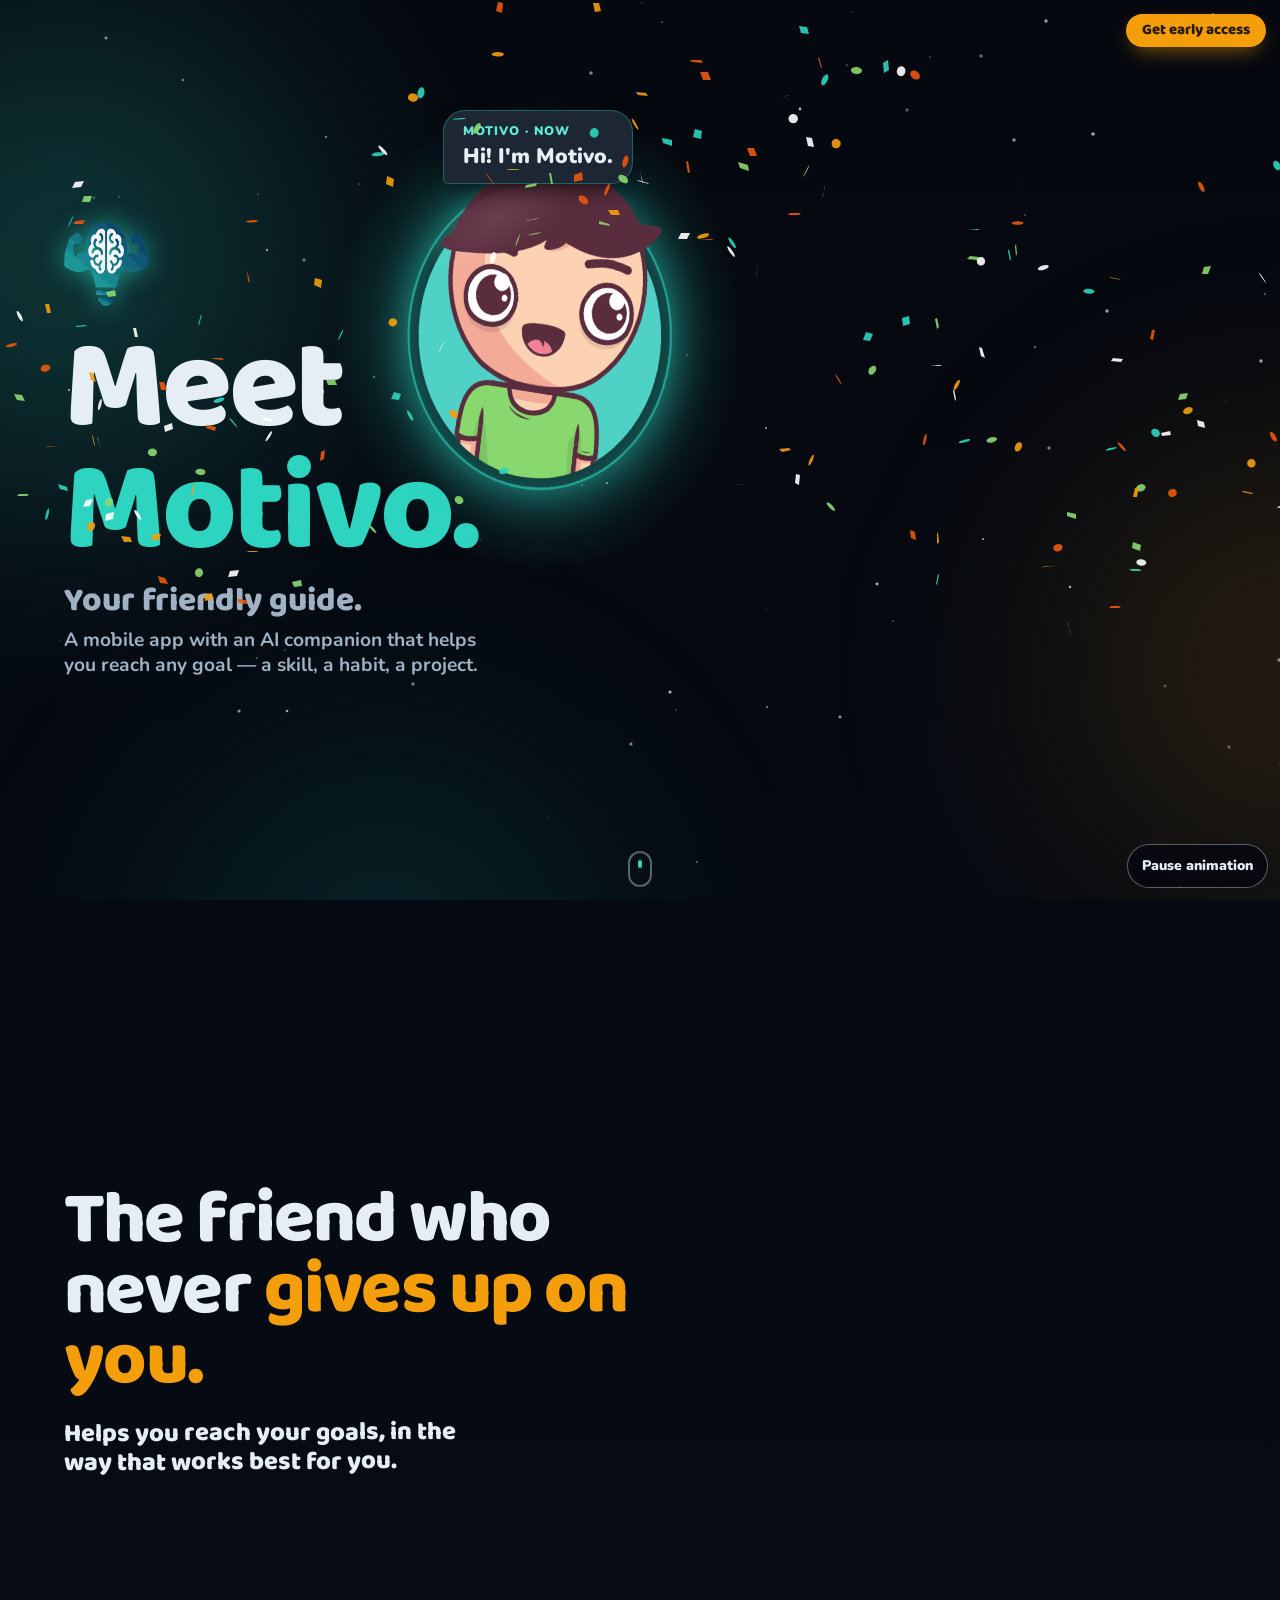
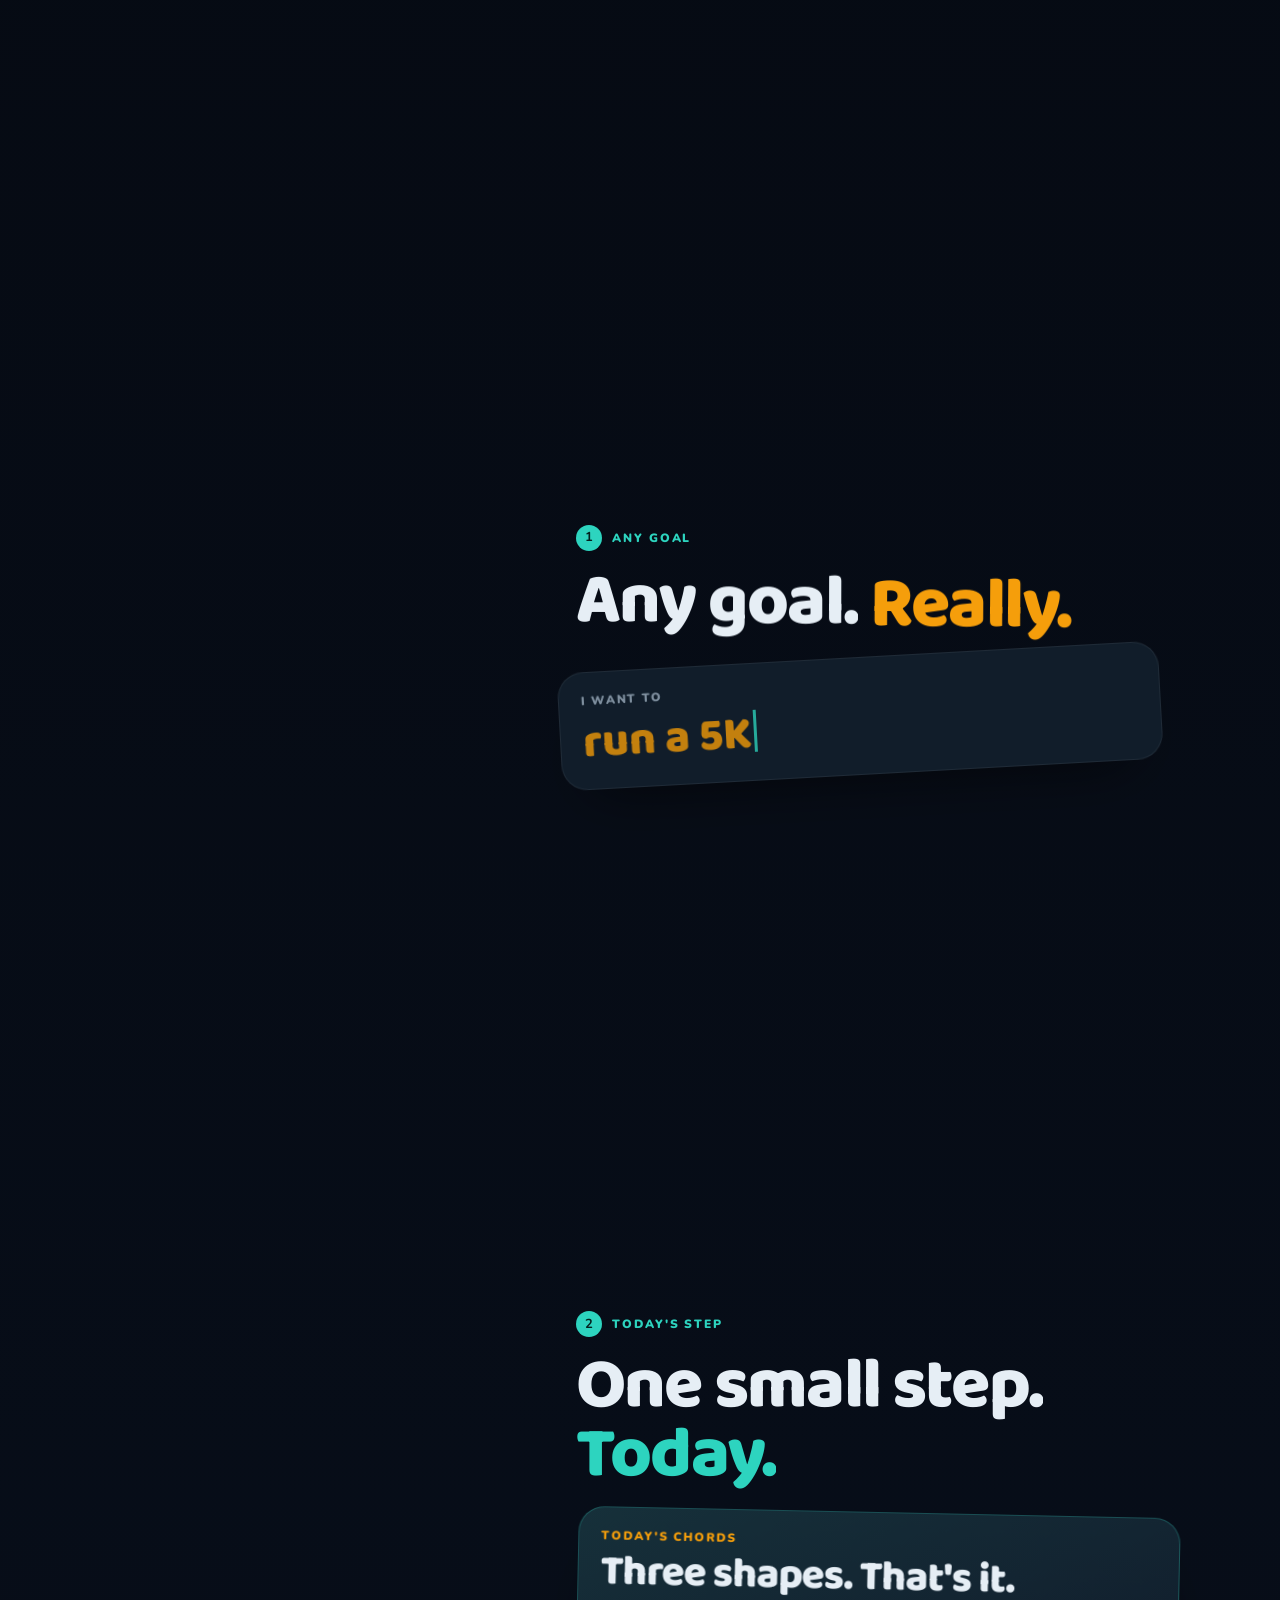
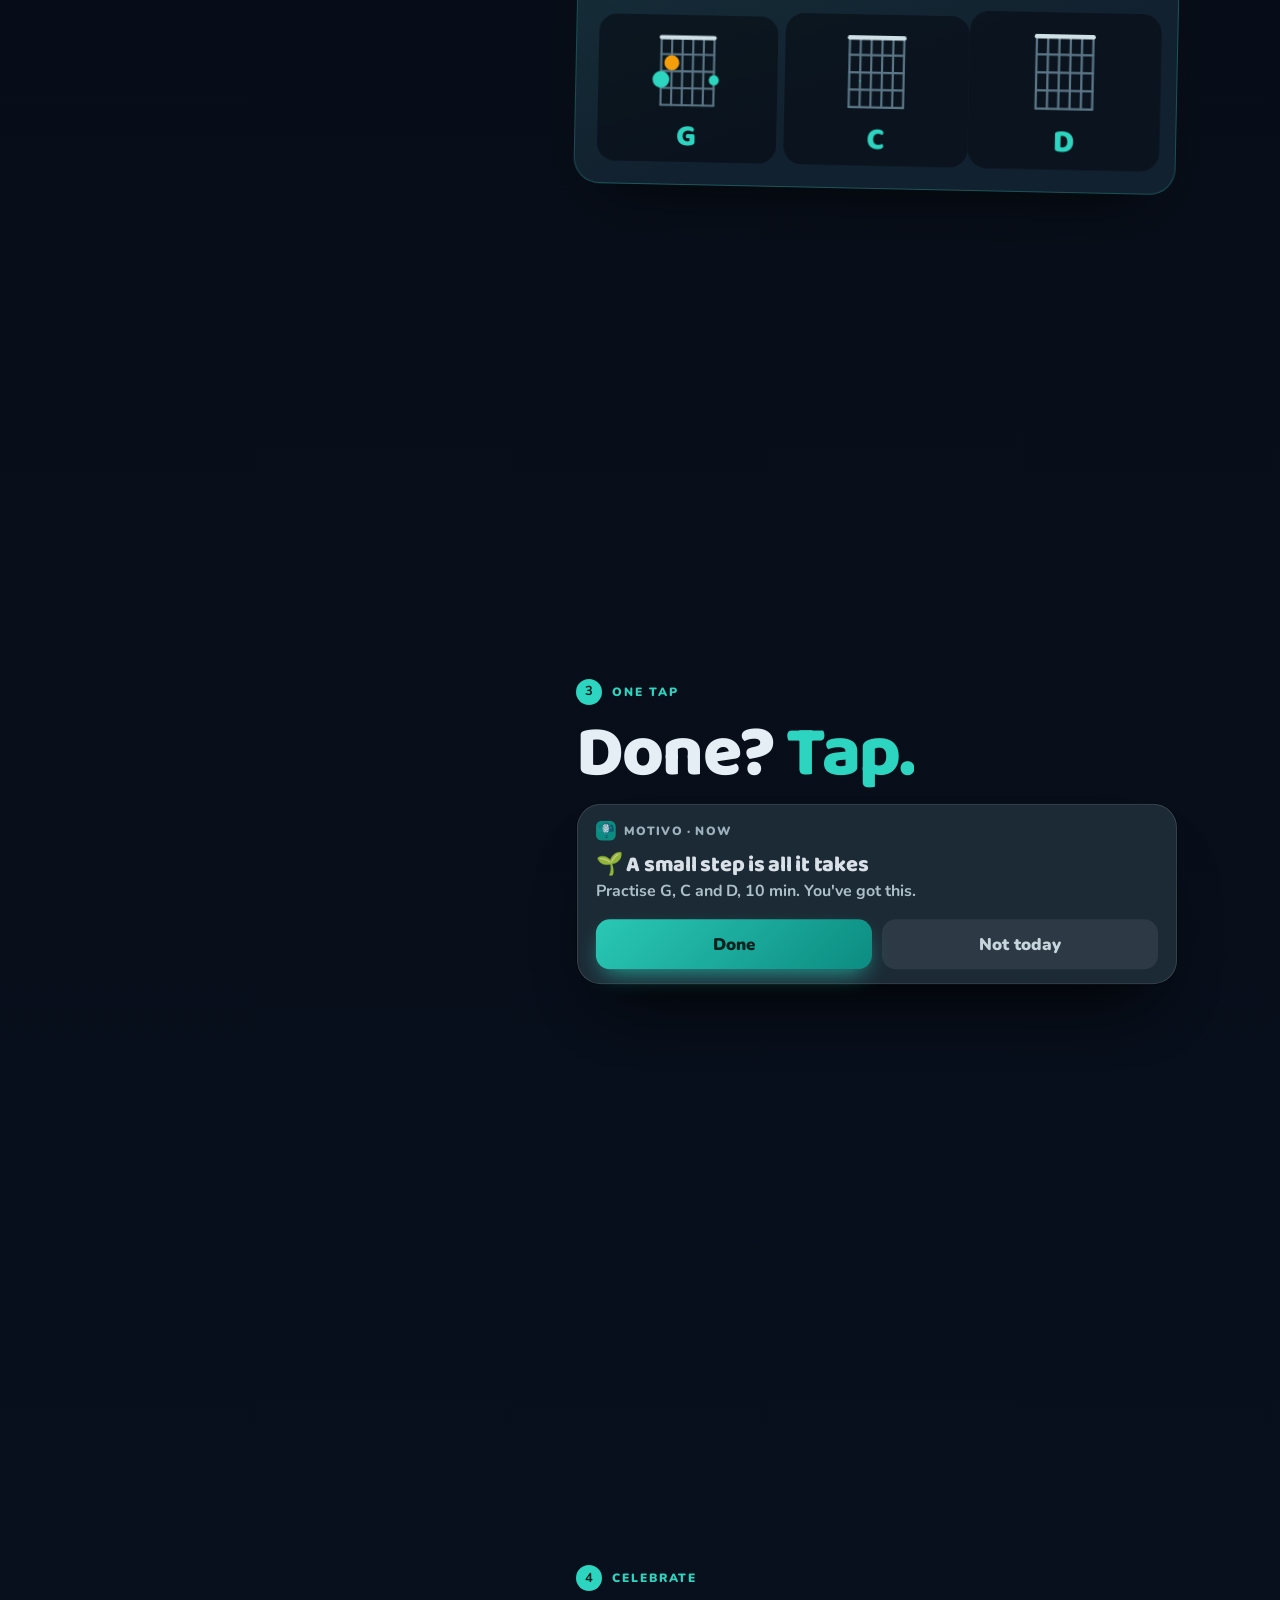
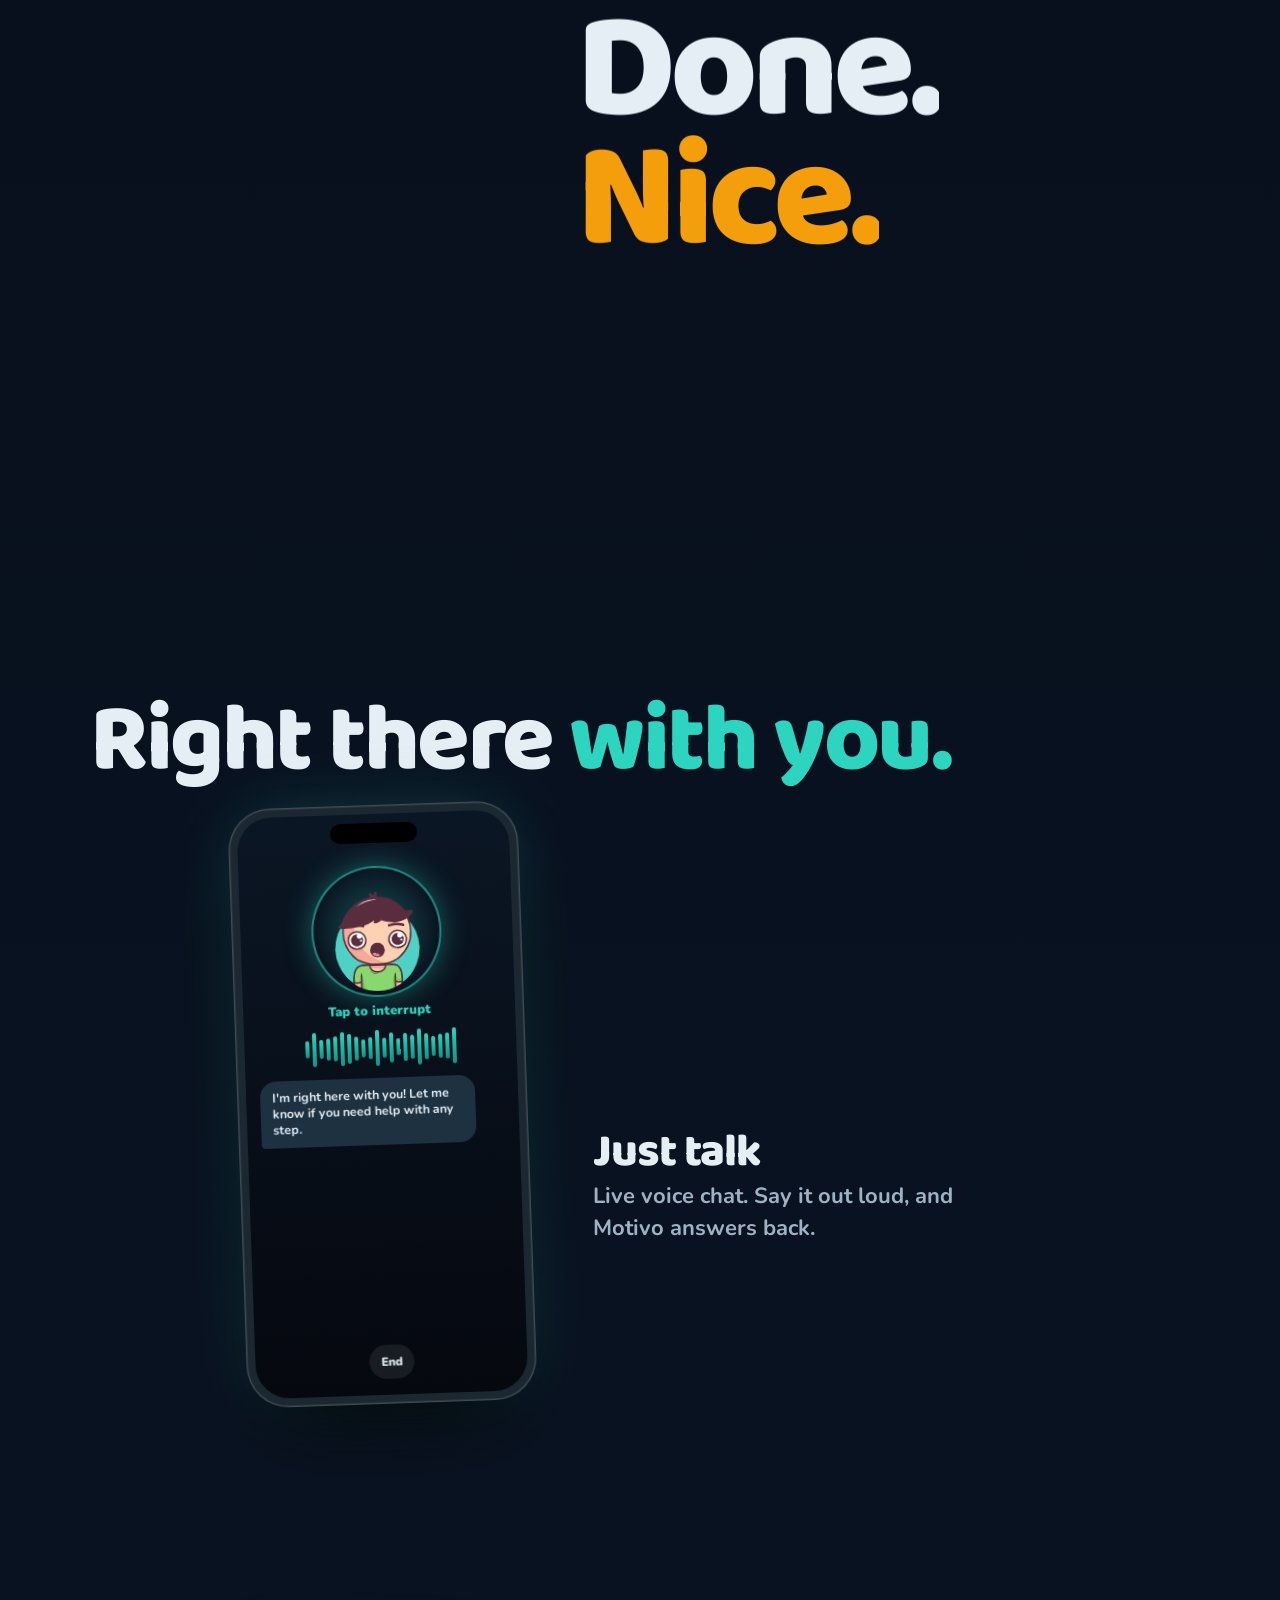
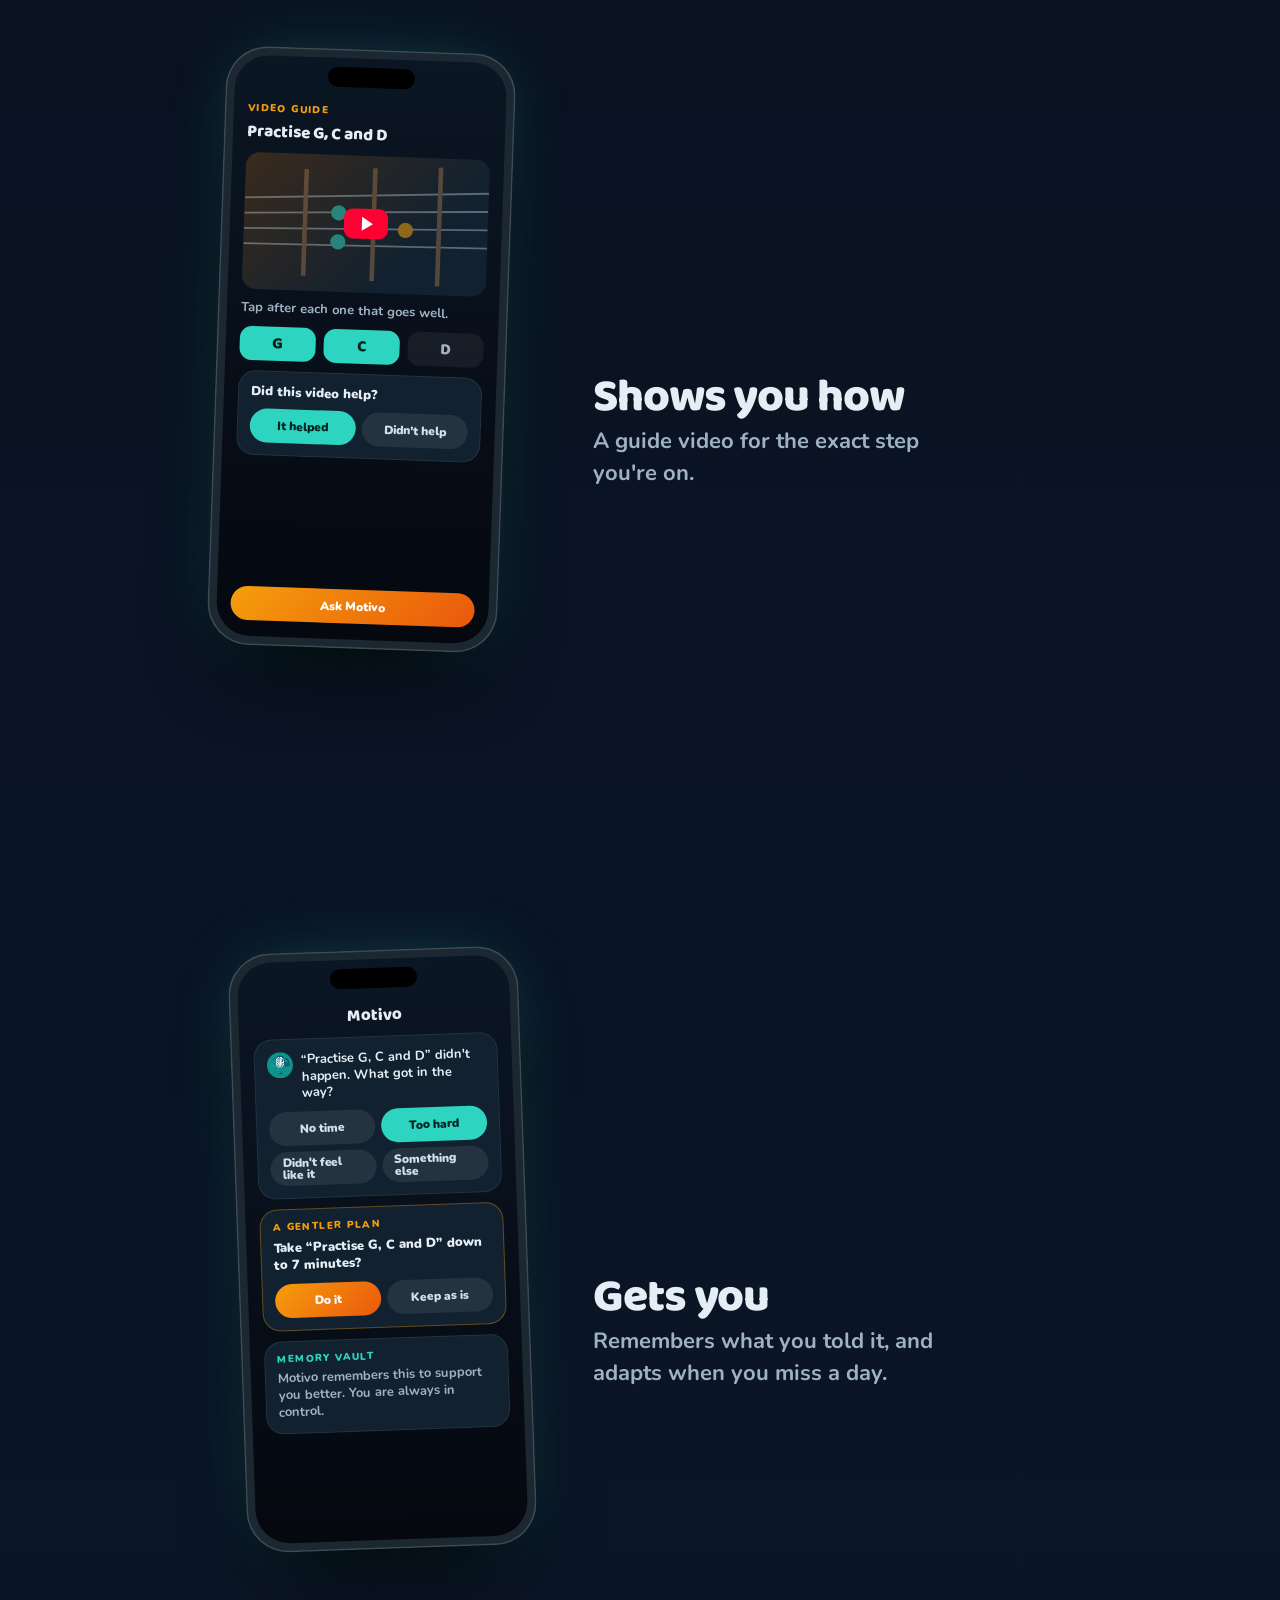
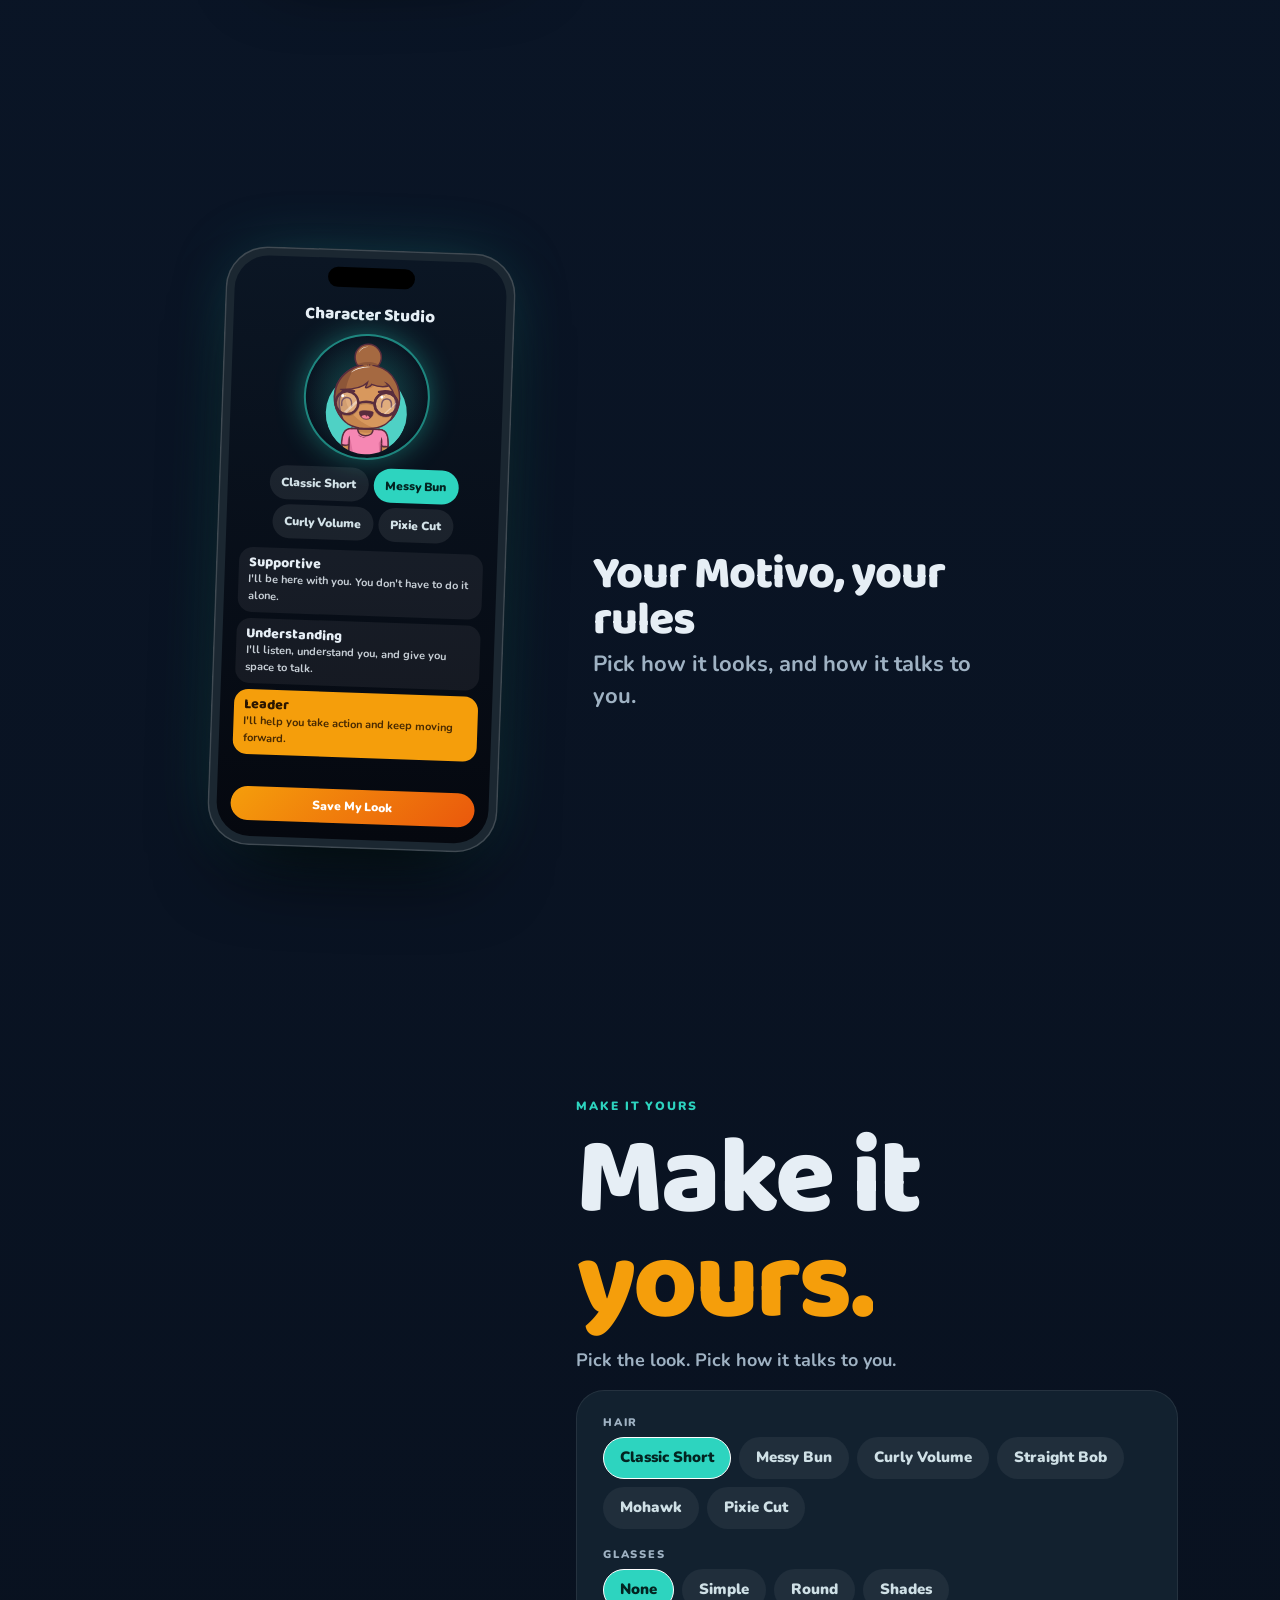
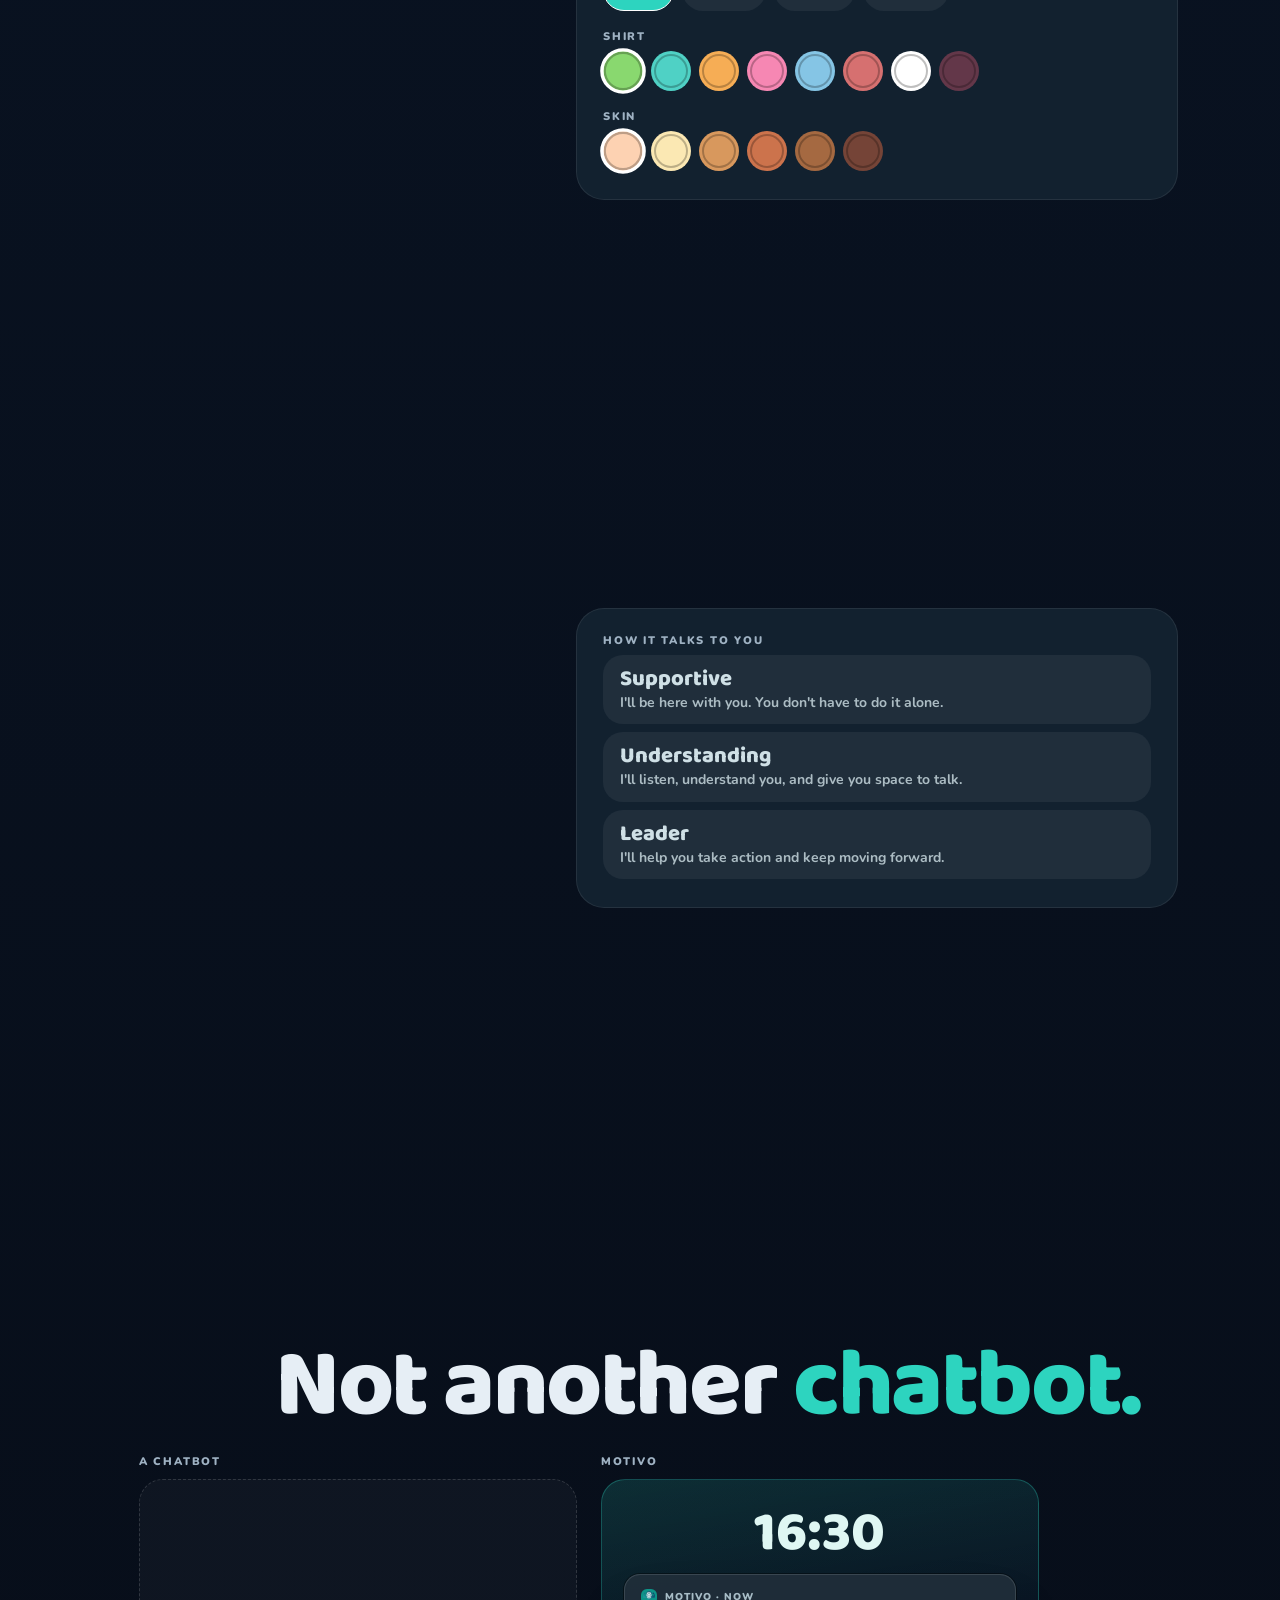
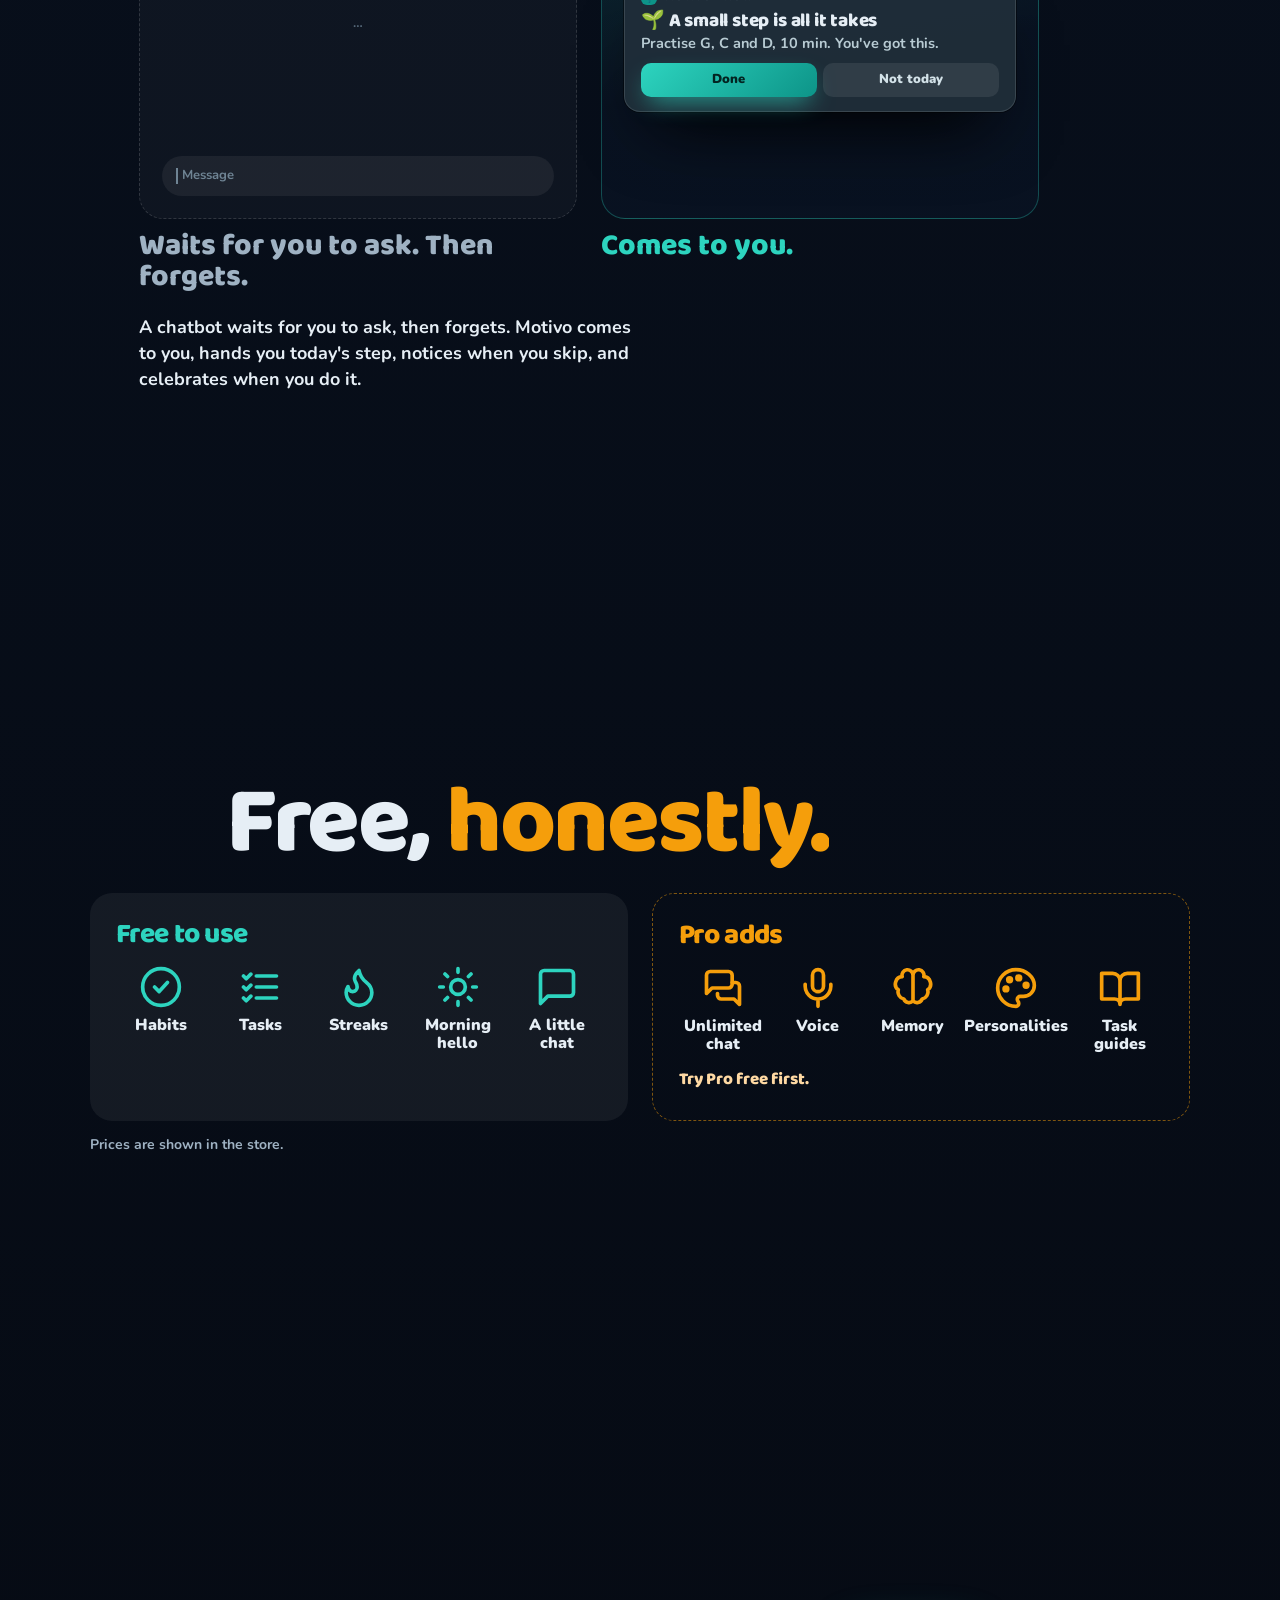
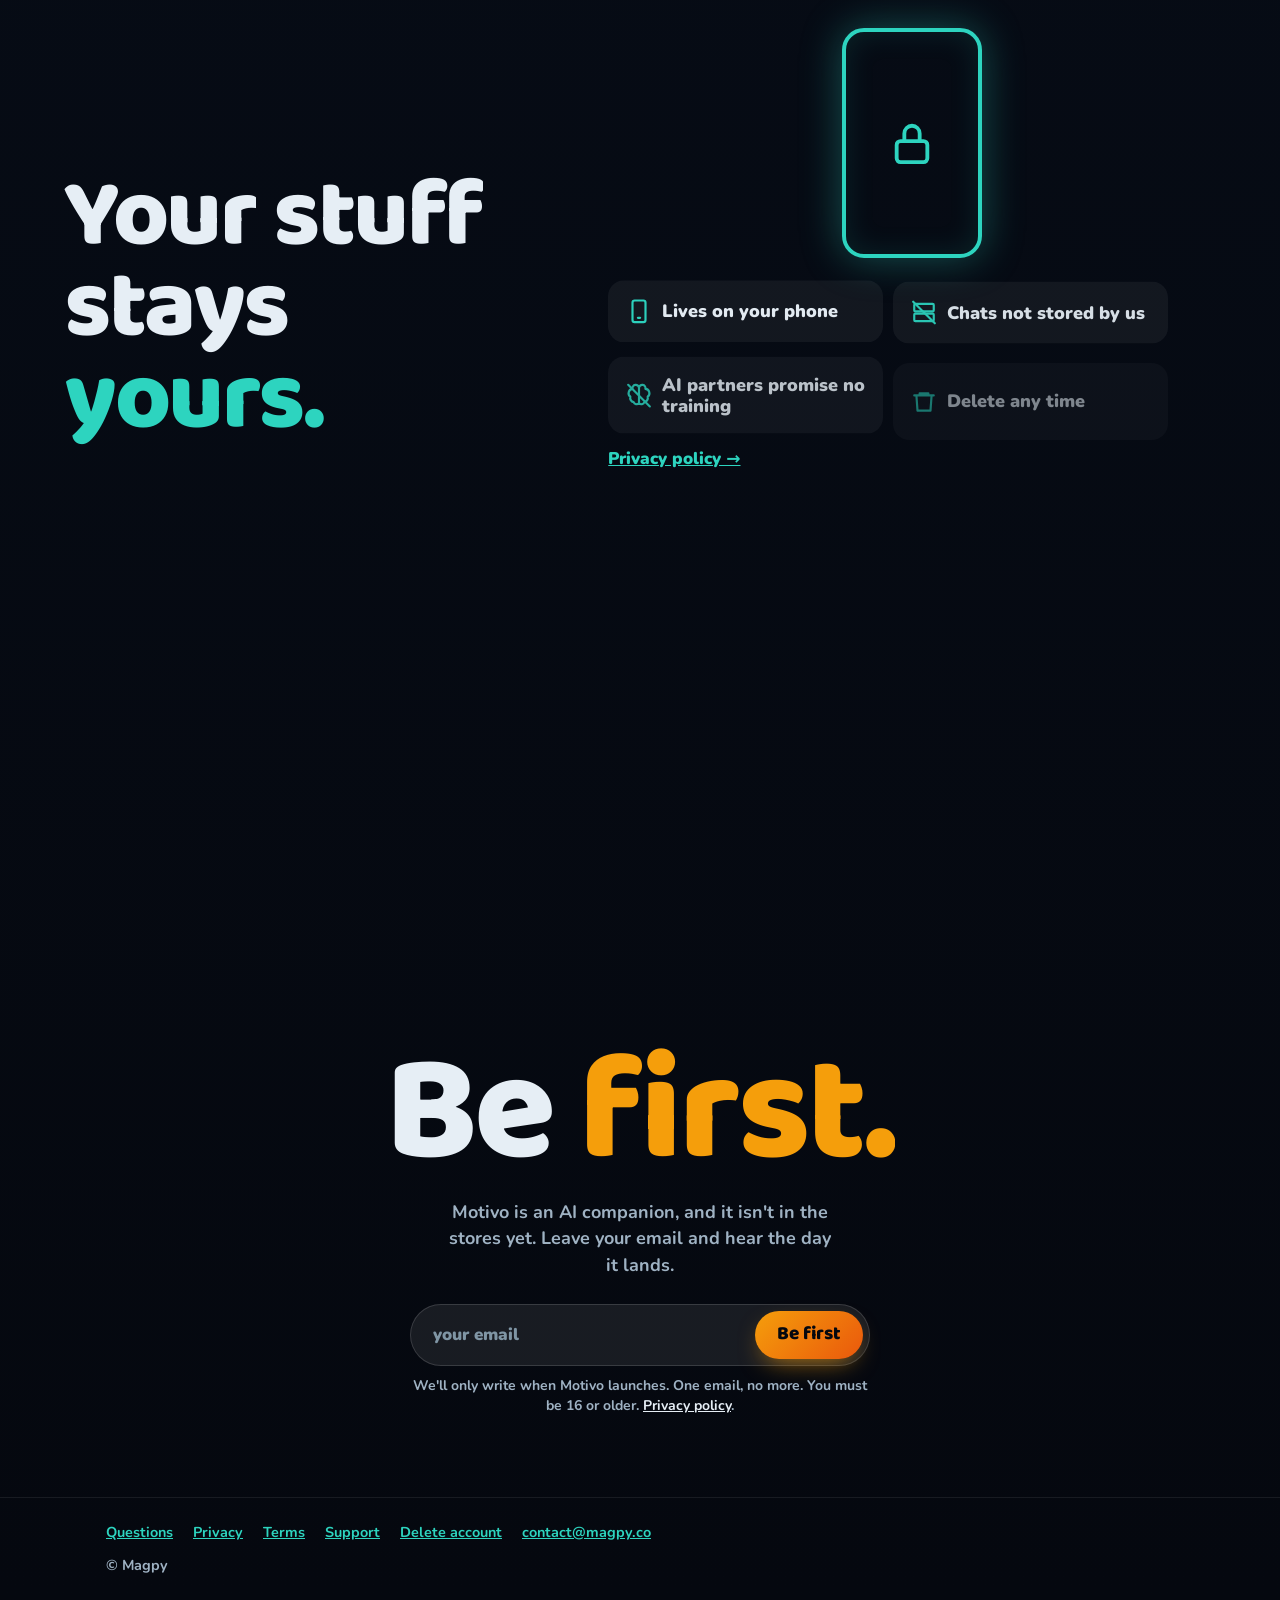
==== commit 09ff3cd4: "perf(site): the first screen waits on nothing: styles in the page, scripts after it has shown Styles" ====
--- a/index.html
+++ b/index.html
@@ -71,17 +71,476 @@
   ]
 }
   </script>
-  <!-- The three fonts start downloading as the page opens, so the headline doesn't repaint in a fallback font. -->
-  <link rel="preload" href="assets/fonts/baloo-2-latin-800-normal.woff2" as="font" type="font/woff2" crossorigin>
-  <link rel="preload" href="assets/fonts/nunito-latin-700-normal.woff2" as="font" type="font/woff2" crossorigin>
-  <link rel="preload" href="assets/fonts/nunito-latin-900-normal.woff2" as="font" type="font/woff2" crossorigin>
-  <link rel="stylesheet" href="assets/site.css">
-  <link rel="stylesheet" href="assets/landing.css">
-  <!-- Motivo's drawing chain is otherwise found one file at a time; listing it here fetches it alongside the styles. -->
-  <link rel="modulepreload" href="assets/landing.js">
-  <link rel="modulepreload" href="assets/avatar.js">
-  <link rel="modulepreload" href="assets/avatar-looks.js">
-  <link rel="modulepreload" href="assets/avatar-baked.js">
+  <!-- The styles are written in here by tools/inline-styles.mjs from assets/site.css and assets/landing.css, so the first screen waits on nothing; edit those files, not this block. -->
+  <style>
+/* Motivo site: brand tokens, typography, header, footer, long-form text. Shared by every page. */
+@font-face { font-family: "Baloo 2"; font-weight: 800; font-style: normal; font-display: swap;
+  src: url("assets/fonts/baloo-2-latin-800-normal.woff2") format("woff2"); }
+@font-face { font-family: "Nunito"; font-weight: 700; font-style: normal; font-display: swap;
+  src: url("assets/fonts/nunito-latin-700-normal.woff2") format("woff2"); }
+@font-face { font-family: "Nunito"; font-weight: 900; font-style: normal; font-display: swap;
+  src: url("assets/fonts/nunito-latin-900-normal.woff2") format("woff2"); }
+
+:root {
+  --navy-deep: #05080f;
+  --navy: #0a1526;
+  --teal-dark: #0d9488;
+  --teal: #14b8a6;
+  --teal-glow: #2dd4bf;
+  --amber: #f59e0b;
+  --amber-deep: #ea580c;
+  --card: #12212f;
+  --border: rgba(255, 255, 255, .08);
+  --text: #e6eef5;
+  --text-muted: #9fb2c3;
+  --gutter: 16px;
+  --font-head: "Baloo 2", system-ui, sans-serif;
+  --font-body: "Nunito", system-ui, -apple-system, sans-serif;
+}
+
+*, *::before, *::after { box-sizing: border-box; }
+html { -webkit-text-size-adjust: 100%; }
+body {
+  margin: 0; min-height: 100vh; display: flex; flex-direction: column;
+  background: var(--navy-deep) linear-gradient(180deg, var(--navy-deep), var(--navy)) fixed;
+  color: var(--text); font: 700 1rem/1.6 var(--font-body);
+  overflow-x: hidden;
+}
+main { flex: 1; }
+img { max-width: 100%; height: auto; }
+h1, h2, h3 { font-family: var(--font-head); font-weight: 800; line-height: 1.15; margin: 0 0 .5em; }
+h1 { font-size: clamp(2rem, 8vw, 3.25rem); }
+h2 { font-size: clamp(1.5rem, 5vw, 2rem); }
+a { color: var(--teal-glow); }
+a:hover { color: var(--amber); }
+a:focus-visible, button:focus-visible { outline: 2px solid var(--teal-glow); outline-offset: 3px; } /* the ring follows each element's own shape */
+
+.wrap { width: 100%; max-width: 1100px; margin: 0 auto; padding-inline: var(--gutter); }
+
+/* Header */
+.site-header { padding-block: 12px; border-bottom: 1px solid var(--border); }
+.site-header .wrap { display: flex; align-items: center; justify-content: space-between; }
+.brand { display: inline-flex; align-items: center; gap: 10px; color: var(--text); text-decoration: none;
+  font-family: var(--font-head); font-weight: 800; font-size: 1.4rem; }
+.brand img { width: 36px; height: 36px; }
+
+.card { background: var(--card); border: 1px solid var(--border); border-radius: 16px; padding: 20px; }
+.btn { display: inline-block; border: 0; border-radius: 999px; padding: 12px 24px; cursor: pointer;
+  font: 900 1rem var(--font-body); color: var(--navy-deep); text-decoration: none;
+  background: linear-gradient(135deg, var(--amber), var(--amber-deep)); }
+
+/* Long-form text (legal pages) */
+.prose { max-width: 68ch; margin: 0 auto; padding: 32px var(--gutter) 48px; line-height: 1.75; }
+.prose h1 { margin-bottom: .35em; }
+.prose h2 { margin-top: 2em; }
+.prose p, .prose ul, .prose ol { margin: 0 0 1em; font-weight: 700; color: var(--text); }
+.prose li { margin-bottom: .4em; }
+.prose .meta { color: var(--text-muted); font-size: .9rem; }
+.prose .summary { margin: 24px 0 8px; border-color: rgba(45, 212, 191, .35); }
+.prose .summary h2 { margin-top: 0; font-size: 1.35rem; color: var(--teal-glow); }
+.prose .summary ul, .prose .summary p { margin-bottom: 0; }
+
+/* Footer */
+.site-footer { border-top: 1px solid var(--border); padding-block: 24px; color: var(--text-muted); font-size: .9rem; }
+.site-footer nav { display: flex; flex-wrap: wrap; gap: 8px 20px; margin-bottom: 12px; }
+.site-footer p { margin: 0; }
+
+@media (prefers-reduced-motion: reduce) { * { animation: none !important; transition: none !important; scroll-behavior: auto !important; } }
+
+/* Landing page only. Brand tokens, fonts, footer and header come from site.css. */
+.landing {
+  --gut: clamp(16px, 5vw, 64px);
+  --ring: var(--teal-glow);
+  --ink-dark: #07211f;
+  display: block;
+  background: linear-gradient(180deg, var(--navy-deep) 0%, var(--navy) 55%, var(--navy-deep) 100%);
+  line-height: 1.45;
+}
+:where(.landing button) { font: inherit; color: inherit; border: 0; background: none; cursor: pointer; -webkit-tap-highlight-color: transparent; }
+.landing em { font-style: normal; }
+.t { color: var(--teal-glow); }
+.a { color: var(--amber); }
+.sr { position: absolute; width: 1px; height: 1px; overflow: hidden; clip-path: inset(50%); white-space: nowrap; }
+.lw { padding-inline: var(--gut); max-width: 1320px; margin-inline: auto; }
+.landing main { position: relative; z-index: 2; overflow-x: clip; } /* entrances that tilt or slide never widen the page */
+.landing section { position: relative; }
+.landing h1, .landing h2, .landing h3 { margin: 0; letter-spacing: -.025em; }
+.landing h1, .landing h2 { line-height: .95; }
+:where(.landing) p { margin: 0; } /* zero-specificity, so class rules such as .signup-note keep their spacing */
+.landing .site-footer { position: relative; z-index: 2; }
+
+/* One screen per section: native mandatory snapping lands every screen whole. svh is the screen with Safari's bars showing,
+   so nothing is ever hidden behind them; when the bars hide, the next screen peeks in below. */
+html { scroll-snap-type: y mandatory; }
+.snap { position: relative; height: 100vh; height: 100svh; scroll-snap-align: start; display: flex; flex-direction: column; justify-content: center;
+  padding-block: max(20px, env(safe-area-inset-top)) max(20px, env(safe-area-inset-bottom)); }
+[data-fit] { transform-origin: 50% 0; }
+
+/* Sky */
+.sky { position: fixed; inset: 0; z-index: 0; pointer-events: none; overflow: hidden; }
+.sky i { position: absolute; border-radius: 50%; filter: blur(90px); }
+.sky .g1 { width: 60vmax; height: 60vmax; left: -25vmax; top: -10vmax; background: radial-gradient(closest-side, rgba(45, 212, 191, .28), transparent); }
+.sky .g2 { width: 55vmax; height: 55vmax; right: -28vmax; top: 35vh; background: radial-gradient(closest-side, rgba(245, 158, 11, .17), transparent); }
+.sky .g3 { width: 50vmax; height: 50vmax; left: 5vmax; bottom: -30vmax; background: radial-gradient(closest-side, rgba(13, 148, 136, .25), transparent); }
+.sky b { position: absolute; width: 2px; height: 2px; background: #fff; border-radius: 50%; opacity: .5; animation: tw 4s ease-in-out infinite; }
+@keyframes tw { 50% { opacity: .08; transform: scale(.6); } }
+
+/* Section labels */
+.w { display: inline-block; overflow: hidden; vertical-align: top; padding-bottom: .12em; margin-bottom: -.12em; }
+.w > span { display: inline-block; will-change: transform; }
+.kick { font: 900 12px/1 var(--font-body); letter-spacing: .16em; text-transform: uppercase; color: var(--teal-glow);
+  display: flex; align-items: center; gap: 10px; margin-bottom: 16px; }
+.kick b { display: grid; place-items: center; width: 26px; height: 26px; border-radius: 50%; background: var(--teal-glow); color: #04211e; font-size: 13px; letter-spacing: 0; }
+
+/* ---------- The character ---------- */
+#mo { position: fixed; left: 0; top: 0; width: 520px; height: 515px; z-index: 30; pointer-events: none; transform-origin: 50% 63.6%; will-change: transform; }
+#mo-squash, #mo-tilt { position: absolute; inset: 0; transform-origin: 50% 63.6%; }
+#mo-float { position: absolute; inset: 0; animation: flo 3.6s ease-in-out infinite; }
+@keyframes flo { 50% { transform: translateY(-14px); } }
+#mo-jump { position: absolute; inset: 0; }
+#mo-glow { position: absolute; left: 50%; top: 63.6%; width: 112%; aspect-ratio: 1; transform: translate(-50%, -50%); border-radius: 50%;
+  background: radial-gradient(closest-side, color-mix(in srgb, var(--ring) 55%, transparent) 0%, color-mix(in srgb, var(--ring) 22%, transparent) 55%, transparent 100%);
+  animation: pul 3.6s ease-in-out infinite; transition: background .6s; }
+@keyframes pul { 50% { opacity: .62; transform: translate(-50%, -50%) scale(.94); } }
+#mo-ring { position: absolute; left: 50%; top: 63.6%; width: 71.4%; aspect-ratio: 1; transform: translate(-50%, -50%); border-radius: 50%;
+  box-shadow: 0 0 0 3px color-mix(in srgb, var(--ring) 55%, transparent), 0 0 60px color-mix(in srgb, var(--ring) 70%, transparent), inset 0 0 40px color-mix(in srgb, var(--ring) 35%, transparent);
+  transition: box-shadow .6s; }
+#mo-sheen { position: absolute; left: 50%; top: 63.6%; width: 71.4%; aspect-ratio: 1; transform: translate(-50%, -50%) rotate(-30deg); border-radius: 50%;
+  background: radial-gradient(ellipse 45% 18% at 50% 8%, rgba(255, 255, 255, .4), transparent 70%); mix-blend-mode: soft-light; opacity: .7; }
+#mo-svg { position: absolute; inset: 0; }
+#mo-svg svg { width: 100%; height: 100%; overflow: visible; display: block; }
+
+#say { position: fixed; left: 0; top: 0; z-index: 35; pointer-events: none; max-width: min(240px, 64vw); padding: 11px 16px 12px; border-radius: 20px;
+  background: #fff; color: var(--ink-dark); font: 900 15px/1.25 var(--font-body);
+  box-shadow: 0 14px 40px -12px rgba(0, 0, 0, .7), 0 0 0 3px rgba(45, 212, 191, .35);
+  opacity: 0; transform: scale(.8); transform-origin: var(--tx, 50%) 100%; transition: opacity .25s, transform .35s cubic-bezier(.3, 1.6, .5, 1); --tx: 50%; }
+#say.on { opacity: 1; transform: scale(1); }
+#say::after { content: ""; position: absolute; width: 14px; height: 14px; background: #fff; transform: rotate(45deg); border-radius: 3px; }
+#say.top::after { bottom: -6px; left: clamp(18px, var(--tx), calc(100% - 18px)); margin-left: -7px; }
+#say.right::after { left: -6px; top: 50%; margin-top: -7px; }
+#say.amber { background: #fff4dc; box-shadow: 0 14px 40px -12px rgba(0, 0, 0, .7), 0 0 0 3px rgba(245, 158, 11, .5); }
+#say.amber::after { background: #fff4dc; }
+/* A line shown as a chat message: the reader's own question (with Motivo's typing dots answering below it), or Motivo's reply. */
+#say.chat { background: #1c2733; color: #e8eef5; border-radius: 18px 18px 18px 4px; padding: 10px 14px 11px; font-size: 16px; max-width: min(230px, 64vw);
+  box-shadow: 0 10px 26px -10px #000, inset 0 0 0 1px rgba(255, 255, 255, .06); transform-origin: 0 100%; }
+#say.chat .from { display: block; margin-bottom: 3px; font-size: 10.5px; letter-spacing: .08em; color: #8a97a6; }
+#say.chat.you::after { width: 46px; height: 24px; left: 2px; bottom: -32px; margin: 0; transform: none; border-radius: 12px; background-color: #1c2733;
+  background-image: radial-gradient(circle, #8a97a6 3px, transparent 3.5px), radial-gradient(circle, #8a97a6 3px, transparent 3.5px), radial-gradient(circle, #8a97a6 3px, transparent 3.5px);
+  background-size: 8px 8px; background-repeat: no-repeat; background-position: 9px 8px, 19px 8px, 29px 8px; animation: typing 1.2s ease-in-out infinite; }
+@keyframes typing { 20% { background-position: 9px 4px, 19px 8px, 29px 8px; } 40% { background-position: 9px 8px, 19px 4px, 29px 8px; }
+  60% { background-position: 9px 8px, 19px 8px, 29px 4px; } 80% { background-position: 9px 8px, 19px 8px, 29px 8px; } }
+.rm #say.chat.you::after { animation: none; }
+#say.chat.motivo { box-shadow: 0 10px 26px -10px #000, inset 0 0 0 1px rgba(45, 212, 191, .35); }
+#say.chat.motivo .from { color: #5eead4; }
+#say.chat.motivo::after { display: none; }
+/* For the reader who is already sold: straight to the sign-up, from any screen. */
+.early { position: fixed; top: max(14px, env(safe-area-inset-top)); right: 14px; z-index: 40; padding: 9px 16px; border-radius: 999px;
+  font: 800 15px/1 var(--font-head); color: #2a1a05; background: var(--amber); text-decoration: none; box-shadow: 0 8px 22px -8px rgba(245, 158, 11, .7); }
+.early { transition: opacity .3s, transform .3s; }
+.early.away { opacity: 0; transform: translateY(-8px); pointer-events: none; }
+#confetti { position: fixed; inset: 0; z-index: 50; pointer-events: none; width: 100%; height: 100%; }
+.anchor { aspect-ratio: 1; border-radius: 50%; pointer-events: none; }
+
+/* ---------- Sign-up form ---------- */
+.signup { max-width: 460px; }
+.signup-row { display: flex; gap: 8px; padding: 6px; border-radius: 999px; background: rgba(255, 255, 255, .08);
+  border: 1.5px solid rgba(255, 255, 255, .14); transition: border-color .2s, box-shadow .2s; }
+.signup-row:focus-within { border-color: var(--teal-glow); box-shadow: 0 0 0 4px rgba(45, 212, 191, .18); }
+.signup input[type="email"] { flex: 1; min-width: 0; height: 48px; padding: 0 6px 0 16px; border: 0; background: none; outline: none;
+  color: var(--text); font: 800 17px/1 var(--font-body); }
+.signup input::placeholder { color: #7f95a4; }
+.be-first { flex: none; height: 48px; padding: 0 22px; border-radius: 999px; font: 800 19px/1 var(--font-head); color: var(--navy-deep);
+  background: linear-gradient(135deg, var(--amber), var(--amber-deep)); box-shadow: 0 10px 26px -10px rgba(245, 158, 11, .8);
+  transition: transform .25s cubic-bezier(.3, 1.6, .5, 1); }
+.be-first:hover { transform: translateY(-2px) rotate(-1.5deg); }
+.be-first:active { transform: scale(.95); }
+.be-first:disabled { opacity: .6; cursor: progress; }
+.signup-status { min-height: 0; font-weight: 900; color: var(--amber); }
+.signup-status:not(:empty) { margin-top: 10px; }
+.signup-note { margin-top: 10px; font-size: 14px; color: var(--text-muted); }
+.signup[data-state="done"] .signup-row { display: none; }
+.signup[data-state="done"] .signup-status { margin-top: 0; font: 800 26px/1.1 var(--font-head); color: var(--teal-glow); }
+.signup[data-state="done"] .signup-note { display: none; }
+.hp { position: absolute; left: -10000px; width: 1px; height: 1px; overflow: hidden; }
+
+/* ---------- 1–2. Hero and Meet Motivo ---------- */
+/* The character's spot takes whatever height the copy leaves, with room above it for the message. */
+.hero-char { flex: 1 1 0; min-height: 0; container-type: size; display: grid; place-items: center; padding-top: 84px; } /* room for the corner button; the hello may tuck over the top of his hair */
+.hero-char .anchor { position: relative; width: min(50vw, 220px, 100cqh - 24px); /* leaves room above the head for the message */ container-type: inline-size; }
+/* Motivo drawn into the page itself, where the live one will stand, so the first screen shows him before any script loads */
+.poster { position: absolute; left: 50%; top: 50%; width: 150.6%; aspect-ratio: 520 / 515; transform: translate(-50%, -63.6%); pointer-events: none; }
+.poster svg { width: 100%; height: 100%; overflow: visible; display: block; }
+/* Question marks float beside the character, inside its spot, so they never reach the copy, the logo or the message. */
+.qm { position: absolute; left: var(--x); top: var(--y); font: 800 calc(var(--s) * 100cqw)/1 var(--font-head); color: var(--amber); opacity: .85;
+  text-shadow: 0 0 24px rgba(245, 158, 11, .5); animation: qm 3s ease-in-out infinite; animation-delay: var(--d, 0s); will-change: transform; }
+.qm:nth-child(1) { --x: -40%; --y: 26%; --s: .26; --r: -14deg; }
+.qm:nth-child(2) { --x: 112%; --y: 16%; --s: .2; --r: 12deg; --d: -1s; }
+.qm:nth-child(3) { --x: -30%; --y: 66%; --s: .16; --r: 8deg; --d: -2s; }
+.qm:nth-child(4) { --x: 108%; --y: 58%; --s: .28; --r: -10deg; --d: -.5s; }
+@keyframes qm { 50% { transform: translateY(-12px) rotate(var(--r, 0deg)); } }
+.hook, .meet-copy { padding-inline: var(--gut); }
+.meet-copy .brand { margin-bottom: 14px; }
+.meet-copy .brand img { width: 64px; height: 64px; filter: drop-shadow(0 0 12px rgba(45, 212, 191, .6)); }
+.hook h2 { font-size: clamp(36px, 10.4vw, 54px); }
+.hook .line { display: block; }
+.hook .lede { font: 800 clamp(19px, 5.2vw, 26px)/1.15 var(--font-head); color: var(--text); margin: 12px 0 18px; max-width: 26ch; }
+.meet-copy { padding-block: 4svh 6svh; }
+.meet-copy h1 { font-size: clamp(58px, 17vw, 84px); }
+.meet-copy p { font: 800 clamp(24px, 6.6vw, 34px)/1.1 var(--font-head); color: var(--text-muted); margin-top: 12px; }
+.meet-copy .meet-what { display: none; font-family: var(--font-body); font-weight: 700; font-size: clamp(15px, 4.2vw, 19px); line-height: 1.3; max-width: 28ch; margin-top: 8px; }
+.scrollcue { position: absolute; left: 50%; bottom: calc(1.4svh + env(safe-area-inset-bottom)); margin-left: -12px; width: 24px; height: 36px;
+  border: 2px solid rgba(255, 255, 255, .35); border-radius: 14px; display: none; }
+.scrollcue::after { content: ""; position: absolute; left: 50%; top: 7px; width: 4px; height: 8px; margin-left: -2px; border-radius: 2px;
+  background: var(--teal-glow); animation: cue 1.6s ease-in-out infinite; }
+@keyframes cue { 0% { opacity: 0; transform: translateY(0); } 30% { opacity: 1; } 100% { opacity: 0; transform: translateY(14px); } }
+
+/* ---------- 3. How it works ---------- */
+/* A rail holds the character still while the screens beside it snap past (How it works, Make it yours).
+   On a phone it is a band across the top that takes no room of its own: each screen leaves that band free. */
+.landing { --rail-h: 140px; }
+.rail { position: sticky; top: 0; z-index: 5; height: var(--rail-h); margin: 0 calc(var(--gut) * -1) calc(var(--rail-h) * -1); padding-inline: var(--gut);
+  background: linear-gradient(180deg, var(--navy-deep) 86%, transparent); pointer-events: none; }
+.rail .anchor { position: absolute; left: calc(var(--gut) + 6px); top: 40px; width: 80px; }
+.rail-screens > .snap { padding-top: calc(var(--rail-h) + 8px); }
+/* The band takes no room, so on the last screen it would ride on past the section; the wrapper clips it there. */
+.railwrap { overflow: clip; }
+.beat h2 { font-size: clamp(40px, 11.5vw, 72px); margin-bottom: 22px; }
+.beat p.sub { color: var(--text-muted); font-size: 18px; max-width: 34ch; margin-top: 20px; }
+.bcard { background: var(--card); border: 1px solid var(--border); border-radius: 26px; padding: 22px; box-shadow: 0 30px 60px -30px rgba(0, 0, 0, .8); }
+.goalcard { transform: rotate(-1.6deg); }
+.goalcard .lab { font: 900 12px/1 var(--font-body); letter-spacing: .14em; color: var(--text-muted); text-transform: uppercase; }
+.goalcard .typed { margin-top: 12px; min-height: 1.05em; font: 800 clamp(30px, 8vw, 46px)/1.05 var(--font-head); }
+.goalcard .typed span { color: var(--amber); }
+.goalcard .typed i { display: inline-block; width: 3px; height: .9em; background: var(--teal-glow); vertical-align: -.1em; margin-left: 3px; animation: bl 1s steps(1) infinite; }
+@keyframes bl { 50% { opacity: 0; } }
+.stepcard { transform: rotate(1.2deg); background: linear-gradient(160deg, #16303a, var(--card) 60%); border-color: rgba(45, 212, 191, .25); }
+.stepcard .lab { font: 900 12px/1 var(--font-body); letter-spacing: .16em; color: var(--amber); }
+.stepcard h3 { font: 800 clamp(30px, 8vw, 42px)/1 var(--font-head); margin: 10px 0 20px; }
+.chords { display: flex; gap: 10px; justify-content: space-between; }
+.chord { flex: 1; background: rgba(5, 8, 15, .55); border-radius: 18px; padding: 12px 6px 10px; text-align: center; }
+.chord svg { width: 100%; max-width: 74px; height: auto; display: block; margin: 0 auto 6px; }
+.chord b { font: 800 30px/1 var(--font-head); color: var(--teal-glow); }
+.notif { background: rgba(32, 46, 58, .96); border: 1px solid rgba(255, 255, 255, .12); border-radius: 24px; padding: 16px 18px 14px;
+  box-shadow: 0 40px 70px -30px #000, 0 0 0 1px rgba(0, 0, 0, .4); text-align: left; }
+.notif .nh { display: flex; align-items: center; gap: 8px; font: 900 12px/1 var(--font-body); letter-spacing: .1em; color: #a7bcc6; }
+.notif .nh img { width: 20px; height: 20px; border-radius: 6px; background: var(--teal-dark); padding: 2px; }
+.notif h3 { font: 800 22px/1.1 var(--font-head); margin: 12px 0 4px; letter-spacing: -.01em; }
+.notif p { color: #b8cbd3; font-size: 16px; }
+.notif .acts { display: flex; gap: 10px; margin-top: 16px; }
+.nbtn { flex: 1; min-height: 50px; border-radius: 14px; font: 900 17px/1 var(--font-body); transition: transform .2s cubic-bezier(.3, 1.6, .5, 1); }
+.nbtn:active { transform: scale(.94); }
+.nbtn.done { background: linear-gradient(135deg, var(--teal-glow), var(--teal-dark)); color: #032421; box-shadow: 0 10px 24px -8px rgba(45, 212, 191, .8); }
+.nbtn.later { background: rgba(255, 255, 255, .08); color: #d3e2e8; }
+.hint { font: 900 13px/1 var(--font-body); color: var(--teal-glow); margin-top: 16px; letter-spacing: .04em; }
+.big { font: 800 clamp(64px, 24vw, 150px)/.85 var(--font-head); letter-spacing: -.04em; }
+
+/* Section heads with a spot for the character */
+.shead { display: flex; align-items: flex-end; gap: 16px; margin-bottom: 24px; }
+.shead .anchor { flex: none; width: 76px; margin-bottom: 4px; }
+.shead h2 { font-size: clamp(44px, 12vw, 96px); }
+.slede { color: var(--text-muted); font-size: 18px; max-width: 36ch; margin: -10px 0 28px; }
+
+/* ---------- 4. What it can do ---------- */
+.capscreen > h2 { font-size: clamp(40px, 11vw, 96px); margin-bottom: 18px; }
+.cap { margin: 0; display: grid; gap: 18px; justify-items: center; }
+.cap figcaption { justify-self: stretch; display: flex; align-items: center; gap: 14px; }
+.cap figcaption .anchor { flex: none; width: 64px; }
+.cap h3 { font: 800 clamp(30px, 8vw, 40px)/1 var(--font-head); }
+.cap figcaption p { color: var(--text-muted); font-size: 17px; margin-top: 6px; max-width: 30ch; }
+.capscreen:nth-child(odd) .phone { transform: rotate(-2deg); }
+.capscreen:nth-child(even) .phone { transform: rotate(2deg); }
+
+/* A phone frame; the screen inside is one self-contained block, swapped for a recording later. */
+.phone { position: relative; width: min(74vw, 280px); aspect-ratio: 9 / 18.6; border-radius: 42px; padding: 9px; background: #1b2731;
+  box-shadow: inset 0 0 0 1.5px rgba(255, 255, 255, .16), 0 40px 80px -30px #000, 0 0 70px -20px rgba(45, 212, 191, .35); }
+.phone::before { content: ""; position: absolute; z-index: 3; top: 18px; left: 50%; width: 30%; height: 20px; margin-left: -15%; border-radius: 12px; background: #000; }
+.screen { position: relative; height: 100%; border-radius: 34px; overflow: hidden; background: linear-gradient(180deg, #0b1624, #05080f);
+  padding: 48px 14px 16px; display: flex; flex-direction: column; gap: 10px; font-size: 13px; line-height: 1.3; color: var(--text); }
+.screen .bar { font: 800 17px/1.1 var(--font-head); text-align: center; }
+.screen .muted { color: var(--text-muted); }
+.screen .pill { display: inline-flex; align-items: center; justify-content: center; min-height: 34px; padding: 0 12px; border-radius: 999px;
+  background: rgba(255, 255, 255, .08); font: 900 12px/1 var(--font-body); color: #d3e2e8; }
+.screen .pill.on { background: var(--teal-glow); color: #032421; }
+.screen .pill.amber { background: linear-gradient(135deg, var(--amber), var(--amber-deep)); color: #fff; }
+.screen .tile { background: var(--card); border: 1px solid var(--border); border-radius: 18px; padding: 12px; }
+.screen .lab { font: 900 10px/1 var(--font-body); letter-spacing: .14em; text-transform: uppercase; color: var(--amber); }
+.mini-mo { width: 46%; aspect-ratio: 1; margin: 0 auto; border-radius: 50%; background: radial-gradient(closest-side, rgba(45, 212, 191, .35), transparent);
+  box-shadow: 0 0 0 2px rgba(45, 212, 191, .5), 0 0 30px rgba(45, 212, 191, .45); overflow: hidden; }
+.mini-mo svg { width: 100%; height: 100%; display: block; }
+.bub { max-width: 88%; padding: 9px 12px; border-radius: 16px; font-size: 12.5px; }
+.bub.me { align-self: flex-end; background: var(--teal-dark); border-bottom-right-radius: 4px; }
+.bub.mo { align-self: flex-start; background: #1d3140; border-bottom-left-radius: 4px; }
+.wave { display: flex; align-items: center; justify-content: center; gap: 3px; height: 40px; }
+.wave i { width: 4px; border-radius: 3px; height: calc(8px + var(--h) * 30px); background: linear-gradient(var(--teal-glow), var(--teal-dark));
+  animation: vb 1s ease-in-out infinite; animation-delay: calc(var(--i) * -.09s); animation-play-state: paused; }
+.cap.live .wave i { animation-play-state: running; }
+@keyframes vb { 0%, 100% { transform: scaleY(.35); } 50% { transform: scaleY(1); } }
+.scr-talk .mini-mo { width: 52%; margin-top: 6px; }
+.scr-talk .status { text-align: center; font: 900 13px/1 var(--font-body); color: var(--teal-glow); }
+.scr-talk .foot { margin-top: auto; text-align: center; }
+.video { position: relative; aspect-ratio: 16 / 9; border-radius: 14px; overflow: hidden; background: linear-gradient(135deg, #3a2a1c, #12212f 70%); display: grid; place-items: center; }
+.video svg.neck { position: absolute; inset: 0; width: 100%; height: 100%; opacity: .55; }
+.video .play { position: relative; width: 44px; height: 30px; border-radius: 9px; background: #ff0033; display: grid; place-items: center; }
+.video .play::after { content: ""; border-left: 11px solid #fff; border-top: 7px solid transparent; border-bottom: 7px solid transparent; margin-left: 3px; }
+.reps { display: flex; gap: 8px; }
+.reps span { flex: 1; height: 34px; border-radius: 12px; display: grid; place-items: center; font: 800 16px/1 var(--font-head); background: rgba(255, 255, 255, .06); color: var(--text-muted); }
+.reps span.on { background: var(--teal-glow); color: #032421; }
+.row2 { display: grid; grid-template-columns: 1fr 1fr; gap: 6px; }
+.mo-line { display: flex; gap: 8px; align-items: flex-start; }
+.mo-line img { width: 26px; height: 26px; border-radius: 50%; background: var(--teal-dark); padding: 3px; flex: none; }
+.scr-studio .mini-mo { width: 50%; }
+.chiprow { display: flex; flex-wrap: wrap; gap: 5px; justify-content: center; }
+.pers-mini { display: grid; gap: 6px; }
+.pers-mini div { border-radius: 14px; padding: 8px 10px; background: rgba(255, 255, 255, .06); }
+.pers-mini div.on { background: var(--amber); color: #2b1600; }
+.pers-mini b { display: block; font: 800 14px/1.1 var(--font-head); }
+.pers-mini small { font-size: 11px; opacity: .85; }
+
+/* ---------- 5. Make it yours ---------- */
+#yours h2 { font-size: clamp(40px, 11vw, 110px); }
+#yours .intro { color: var(--text-muted); font-size: 18px; margin-top: 10px; max-width: 34ch; }
+.panel { background: var(--card); border: 1px solid var(--border); border-radius: 28px; padding: 18px 18px 20px; display: grid; gap: 14px; margin-top: 16px; }
+.prow h3 { font: 900 11px/1 var(--font-body); letter-spacing: .16em; text-transform: uppercase; color: var(--text-muted); margin-bottom: 9px; }
+.chips { display: flex; flex-wrap: wrap; gap: 8px; }
+.chip { min-height: 42px; padding: 0 16px; border-radius: 999px; background: rgba(255, 255, 255, .06); border: 1.5px solid transparent;
+  font: 900 15px/1 var(--font-body); color: #cfe0e6; transition: background .2s, transform .25s cubic-bezier(.3, 1.6, .5, 1), border-color .2s, color .2s; }
+.chip:active { transform: scale(.92); }
+.chip[aria-pressed="true"] { background: var(--teal-glow); color: #032421; border-color: #fff; }
+.sw { width: 40px; height: 40px; border-radius: 50%; border: 3px solid transparent; box-shadow: inset 0 0 0 2px rgba(0, 0, 0, .25);
+  transition: transform .25s cubic-bezier(.3, 1.6, .5, 1), border-color .2s; }
+.sw[aria-pressed="true"] { border-color: #fff; transform: scale(1.14); }
+.pers { display: grid; gap: 8px; }
+.pers .chip { display: flex; flex-direction: column; align-items: flex-start; justify-content: center; gap: 4px; border-radius: 20px; padding: 12px 16px; min-height: 64px; text-align: left; }
+.pers .chip small { font: 700 14px/1.25 var(--font-body); opacity: .8; }
+.pers .chip strong { font: 800 22px/1 var(--font-head); }
+.pers .chip[aria-pressed="true"] { background: var(--c); border-color: #fff; }
+
+/* ---------- 6. Not another chatbot ---------- */
+.versus { display: grid; grid-template-columns: 1fr 1fr; gap: 12px; align-items: stretch; }
+.vs { display: flex; flex-direction: column; gap: 12px; }
+.vs .who { font: 900 11px/1 var(--font-body); letter-spacing: .16em; text-transform: uppercase; color: var(--text-muted); }
+.vs .box { flex: 1; min-height: 240px; border-radius: 24px; padding: 14px; display: flex; flex-direction: column; gap: 10px; }
+.vs.bot .box { background: rgba(255, 255, 255, .03); border: 1.5px dashed rgba(255, 255, 255, .14); }
+.vs.bot .empty { flex: 1; display: grid; place-items: center; text-align: center; color: #56697a; font-size: 13px; }
+.vs.bot .input { display: flex; align-items: center; height: 40px; border-radius: 999px; padding: 0 14px; background: rgba(255, 255, 255, .06); color: #6f8494; font-size: 13px; }
+.vs.bot .input i { width: 2px; height: 16px; background: #6f8494; margin-right: 4px; animation: bl 1s steps(1) infinite; }
+.vs.mo .box { background: linear-gradient(170deg, rgba(45, 212, 191, .16), rgba(10, 21, 38, .6) 55%); border: 1.5px solid rgba(45, 212, 191, .3); }
+.vs.mo .clock { text-align: center; font: 800 38px/1 var(--font-head); color: #dff7f3; margin: 4px 0 2px; }
+.vs .notif { padding: 10px 12px; border-radius: 16px; }
+.vs .notif .nh { font-size: 10px; }
+.vs .notif .nh img { width: 16px; height: 16px; }
+.vs .notif h3 { font-size: 15px; margin: 6px 0 2px; }
+.vs .notif p { font-size: 12.5px; line-height: 1.3; }
+.vs .notif .acts { margin-top: 10px; gap: 6px; }
+.vs .nbtn { display: grid; place-items: center; min-height: 34px; border-radius: 10px; font-size: 13px; white-space: nowrap; }
+.vs .verdict { font: 800 clamp(20px, 5.4vw, 30px)/1.05 var(--font-head); min-height: 2.1em; } /* both boxes end on one line */
+.vs.bot .verdict { color: var(--text-muted); }
+.vs.mo .verdict { color: var(--teal-glow); }
+.versus-line { margin-top: 20px; font-size: 18px; max-width: 46ch; color: var(--text); }
+
+/* ---------- 7. Free, honestly ---------- */
+.plans { display: grid; gap: 14px; }
+.plan { border-radius: 22px; padding: 18px 16px 20px; }
+.plan.free { background: rgba(255, 255, 255, .06); }
+.plan.pro { border: 1.5px dashed rgba(245, 158, 11, .5); }
+.plan h3 { font: 800 21px/1 var(--font-head); margin-bottom: 16px; }
+.plan.free h3 { color: var(--teal-glow); }
+.plan.pro h3 { color: var(--amber); }
+/* One icon over one or two words per feature. */
+.icons { list-style: none; margin: 0; padding: 0; display: grid; grid-template-columns: repeat(5, 1fr); gap: 8px; text-align: center; }
+.icons li { display: flex; flex-direction: column; align-items: center; gap: 7px; font: 900 12.5px/1.15 var(--font-body); color: var(--text); }
+.i { width: 30px; height: 30px; fill: none; stroke: currentColor; stroke-width: 2; stroke-linecap: round; stroke-linejoin: round; }
+.plan.free .i { color: var(--teal-glow); }
+.plan.pro .i { color: var(--amber); }
+.trial { margin-top: 16px; font: 800 17px/1.2 var(--font-head); color: #ffd9a3; }
+.fine { margin-top: 14px; color: var(--text-muted); font-size: 14px; }
+
+/* ---------- 8. Your stuff stays yours: a locked phone and four tiles ---------- */
+.lockphone { width: 96px; height: 160px; margin: 0 auto 22px; border: 4px solid var(--teal-glow); border-radius: 22px; display: grid; place-items: center;
+  box-shadow: 0 0 40px rgba(45, 212, 191, .35), inset 0 0 30px rgba(45, 212, 191, .12); }
+.lockphone .i { width: 46px; height: 46px; color: var(--teal-glow); }
+.tiles { list-style: none; margin: 0; padding: 0; display: grid; grid-template-columns: 1fr 1fr; gap: 10px; max-width: 560px; }
+.tiles li { display: flex; align-items: center; gap: 10px; padding: 12px; border-radius: 16px; background: rgba(255, 255, 255, .06); font: 900 14.5px/1.15 var(--font-body); }
+.tiles .i { flex: none; width: 26px; height: 26px; color: var(--teal-glow); }
+.readmore { display: inline-block; margin-top: 18px; font-weight: 900; font-size: 17px; }
+
+/* ---------- 9. Get Motivo ---------- */
+/* The last screen shares the viewport with the footer. */
+#get { height: calc(100svh - var(--foot-h, 0px)); text-align: center; }
+#get .anchor { width: min(46vw, 190px, 26svh); margin: 0 auto 28px; }
+#get h2 { font-size: clamp(64px, 18vw, 150px); }
+#get .slede { margin: 14px auto 26px; }
+#get .signup { margin: 0 auto; text-align: left; }
+#get .signup-note, #get .signup-status { text-align: center; }
+
+/* ---------- Desktop ---------- */
+@media (min-width: 900px) {
+  /* Hero and Meet share one layout, so the character stays put while the words change. */
+  #hero, #meet { flex-direction: row-reverse; align-items: center; padding-inline: var(--gut); }
+  .hook, .meet-copy { flex: 0 0 54%; padding: 0; }
+  .hero-char { align-self: stretch; padding-top: 170px; } /* room above the head for the reader's message, even in a short window */
+  .hero-char .anchor { width: min(32vw, 460px, 100cqh - 24px); }
+  .qm:nth-child(1) { --x: 2%; --y: -24%; --s: .14; }
+  .qm:nth-child(2) { --x: 92%; --y: -14%; --s: .1; }
+  .qm:nth-child(3) { --x: 104%; --y: 46%; --s: .09; }
+  .qm:nth-child(4) { --x: 90%; --y: 94%; --s: .14; }
+  .meet-copy .brand { margin-bottom: 22px; }
+  .meet-copy .brand img { width: 84px; height: 84px; }
+  .hook h2 { font-size: clamp(60px, 5.8vw, 104px); }
+  .hook .lede { font-size: clamp(24px, 2vw, 32px); margin: 20px 0 30px; }
+  .meet-copy h1 { font-size: clamp(100px, 10vw, 180px); }
+  .meet-copy p { font-size: clamp(32px, 2.6vw, 44px); }
+  .meet-copy .meet-what { display: block; font-size: clamp(19px, 1.5vw, 24px); max-width: 36ch; }
+  .scrollcue { display: block; }
+  .railwrap { display: grid; grid-template-columns: minmax(300px, 40%) 1fr; gap: 4vw; align-items: start; }
+  .rail { height: 100vh; height: 100svh; margin: 0; padding: 0; background: none; }
+  .rail .anchor { left: 50%; top: 50%; width: min(24vw, 340px); transform: translate(-50%, -50%); }
+  .rail-screens { padding-right: 3vw; max-width: 640px; }
+  .rail-screens > .snap { padding-top: max(20px, env(safe-area-inset-top)); }
+  .beat h2 { font-size: clamp(54px, 5.6vw, 96px); }
+  #yours .rail .anchor { width: min(30vw, 430px); }
+  .shead .anchor { width: 120px; }
+  .capscreen { align-items: center; }
+  .capscreen > h2 { align-self: stretch; max-width: 1100px; margin-inline: auto; width: 100%; }
+  .cap { grid-template-columns: auto minmax(0, 460px); gap: 6vw; align-items: center; }
+  .cap figcaption { flex-direction: column; align-items: flex-start; }
+  .cap figcaption .anchor { width: 150px; }
+  .cap h3 { font-size: clamp(40px, 3.6vw, 60px); }
+  .cap figcaption p { font-size: 22px; }
+  .phone { width: 290px; }
+  .panel { padding: 26px 26px 28px; gap: 20px; }
+  .versus { max-width: 900px; gap: 24px; }
+  .vs .box { min-height: 340px; padding: 22px; }
+  .vs .notif { padding: 14px 16px; }
+  .vs .notif h3 { font-size: 19px; }
+  .vs .notif p { font-size: 14.5px; }
+  .vs.mo .clock { font-size: 56px; }
+  .plans { grid-template-columns: 1fr 1fr; gap: 24px; max-width: 1100px; }
+  .plan { padding: 28px 26px 30px; }
+  .plan h3 { font-size: 28px; }
+  .icons li { font-size: 16px; }
+  .icons .i { width: 44px; height: 44px; }
+  .lockphone { width: 140px; height: 230px; }
+  .tiles li { font-size: 18px; padding: 18px; }
+  .privacy-grid { display: grid; grid-template-columns: 1fr 1.3fr; gap: 6vw; align-items: center; }
+  .privacy-grid .shead { flex-direction: column; align-items: flex-start; }
+  #get .anchor { width: min(20vw, 260px, 26svh); }
+}
+@media (max-width: 899px) { #say { font-size: 14px; } }
+@media (min-width: 900px) { #say.chat { font-size: 21px; max-width: 320px; padding: 13px 20px 15px; border-radius: 22px 22px 22px 5px; }
+  #say.chat .from { font-size: 12.5px; margin-bottom: 4px; } }
+
+/* ---------- Reduced motion: the same snapped screens, each a finished still ---------- */
+.rm .qm, .rm .scrollcue, .rm .sky b, .rm #mo-float, .rm #mo-glow, .rm .wave i, .rm .goalcard .typed i, .rm .vs.bot .input i { animation: none !important; }
+.rm .cap .wave i { transform: scaleY(.7); }
+
+/* The visitor's pause control (assets/motion-toggle.js): stills every CSS animation; GSAP is paused by the script. */
+.motion-paused *, .motion-paused *::before, .motion-paused *::after { animation-play-state: paused !important; }
+.motion-toggle { position: fixed; right: 12px; bottom: 12px; z-index: 50; min-width: 44px; height: 44px; padding: 0 14px; border-radius: 999px;
+  border: 1.5px solid rgba(255, 255, 255, .35); background: rgba(5, 8, 15, .82); color: var(--text); font: 800 14px/1 var(--font-body); cursor: pointer; }
+.motion-toggle:hover { border-color: var(--teal-glow); }
+.signup-note a { color: var(--text); text-decoration: underline; }
+</style>
 </head>
 <body class="landing">
   <div class="sky" id="sky" aria-hidden="true"><i class="g1"></i><i class="g2"></i><i class="g3"></i></div>
@@ -383,13 +842,26 @@
     <p>© Magpy</p>
   </div></footer>
 
-  <script type="module" src="assets/signup-init.js"></script>
-  <script type="module" src="assets/fit-screens.js"></script>
-  <script type="module" src="assets/step-screens.js"></script>
-  <script src="assets/vendor/gsap.min.js"></script>
-  <script src="assets/vendor/ScrollTrigger.min.js"></script>
-  <script src="assets/vendor/confetti.browser.min.js"></script>
-  <script type="module" src="assets/landing.js"></script>
-  <script type="module" src="assets/motion-toggle.js"></script>
+  <!-- Everything beyond the first screen starts only once the page has shown. They run in this order: the character's script needs the animation libraries before it. -->
+  <script>
+    addEventListener("load", () => {
+      for (const [src, kind] of [
+        ["assets/signup-init.js", "module"],
+        ["assets/fit-screens.js", "module"],
+        ["assets/step-screens.js", "module"],
+        ["assets/vendor/gsap.min.js", "classic"],
+        ["assets/vendor/ScrollTrigger.min.js", "classic"],
+        ["assets/vendor/confetti.browser.min.js", "classic"],
+        ["assets/landing.js", "module"],
+        ["assets/motion-toggle.js", "module"],
+      ]) {
+        const s = document.createElement("script");
+        if (kind === "module") s.type = "module";
+        s.async = false;
+        s.src = src;
+        document.body.append(s);
+      }
+    });
+  </script>
 </body>
 </html>
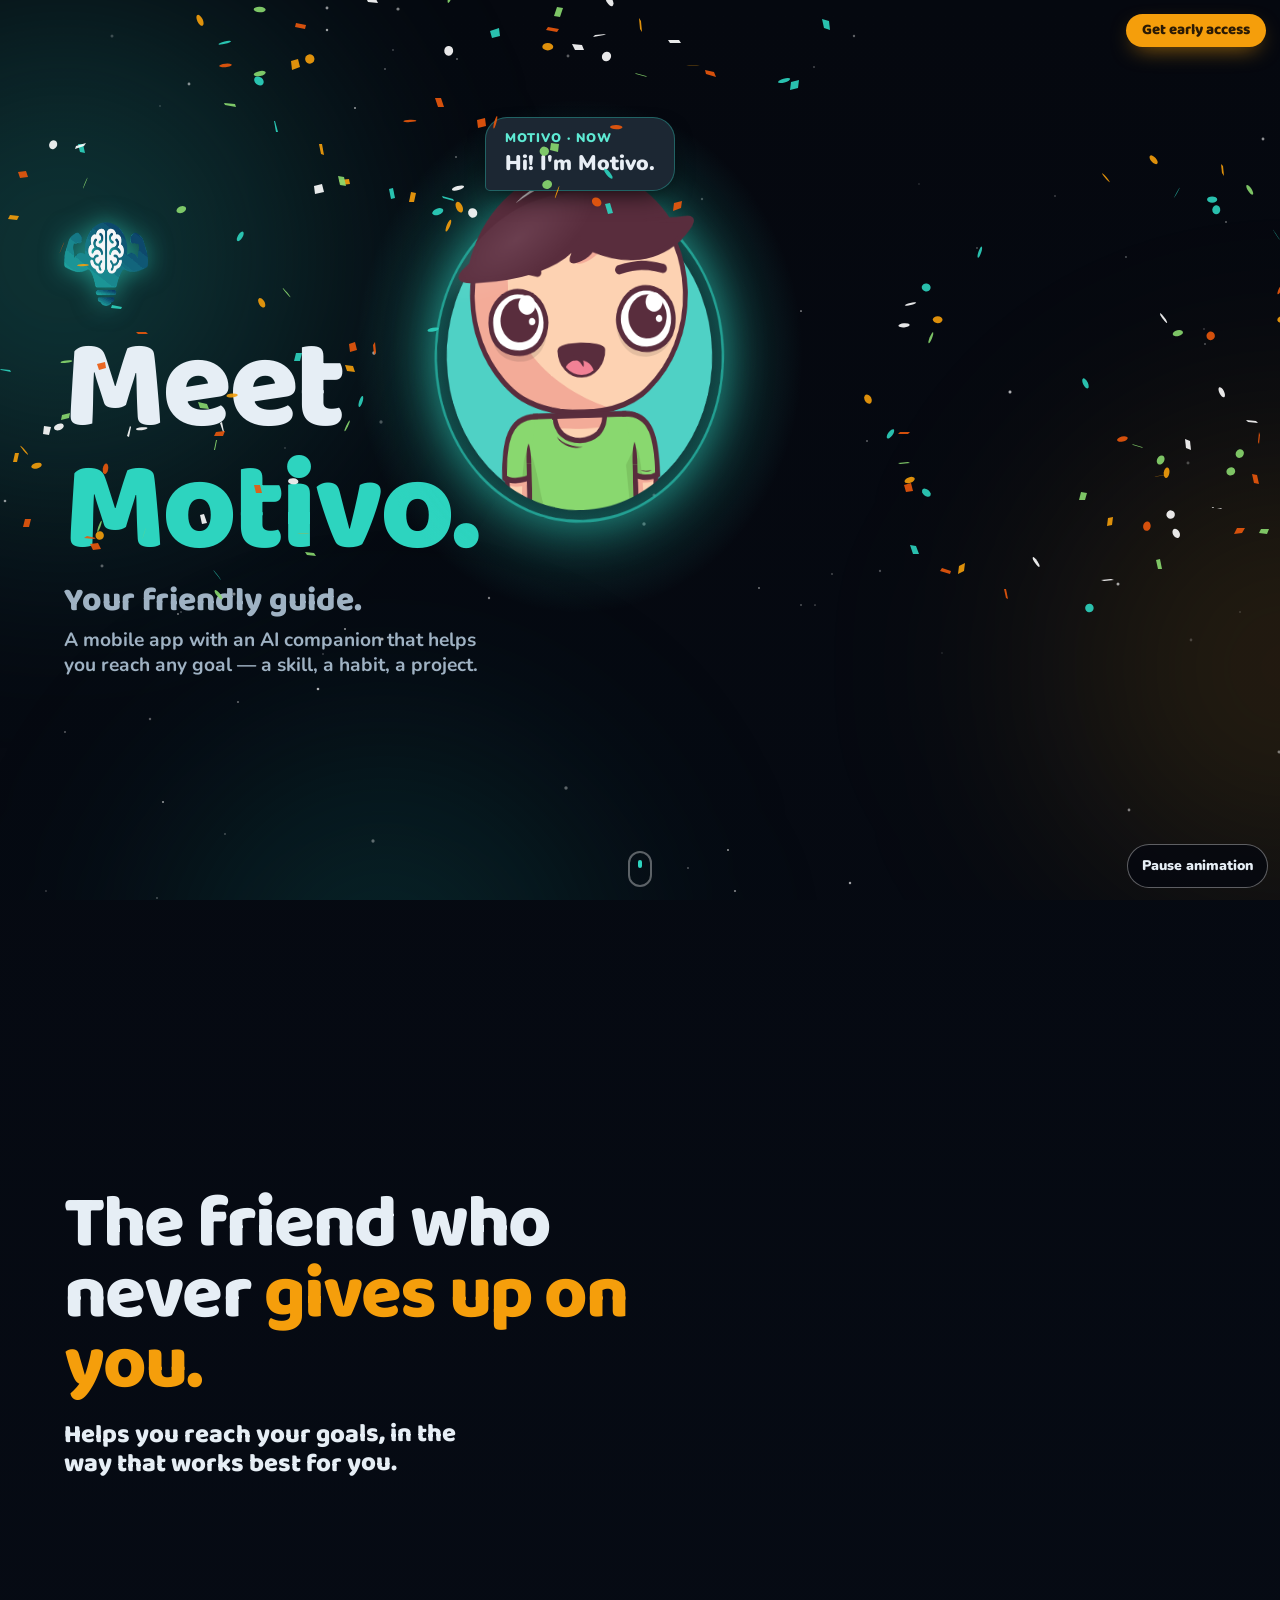
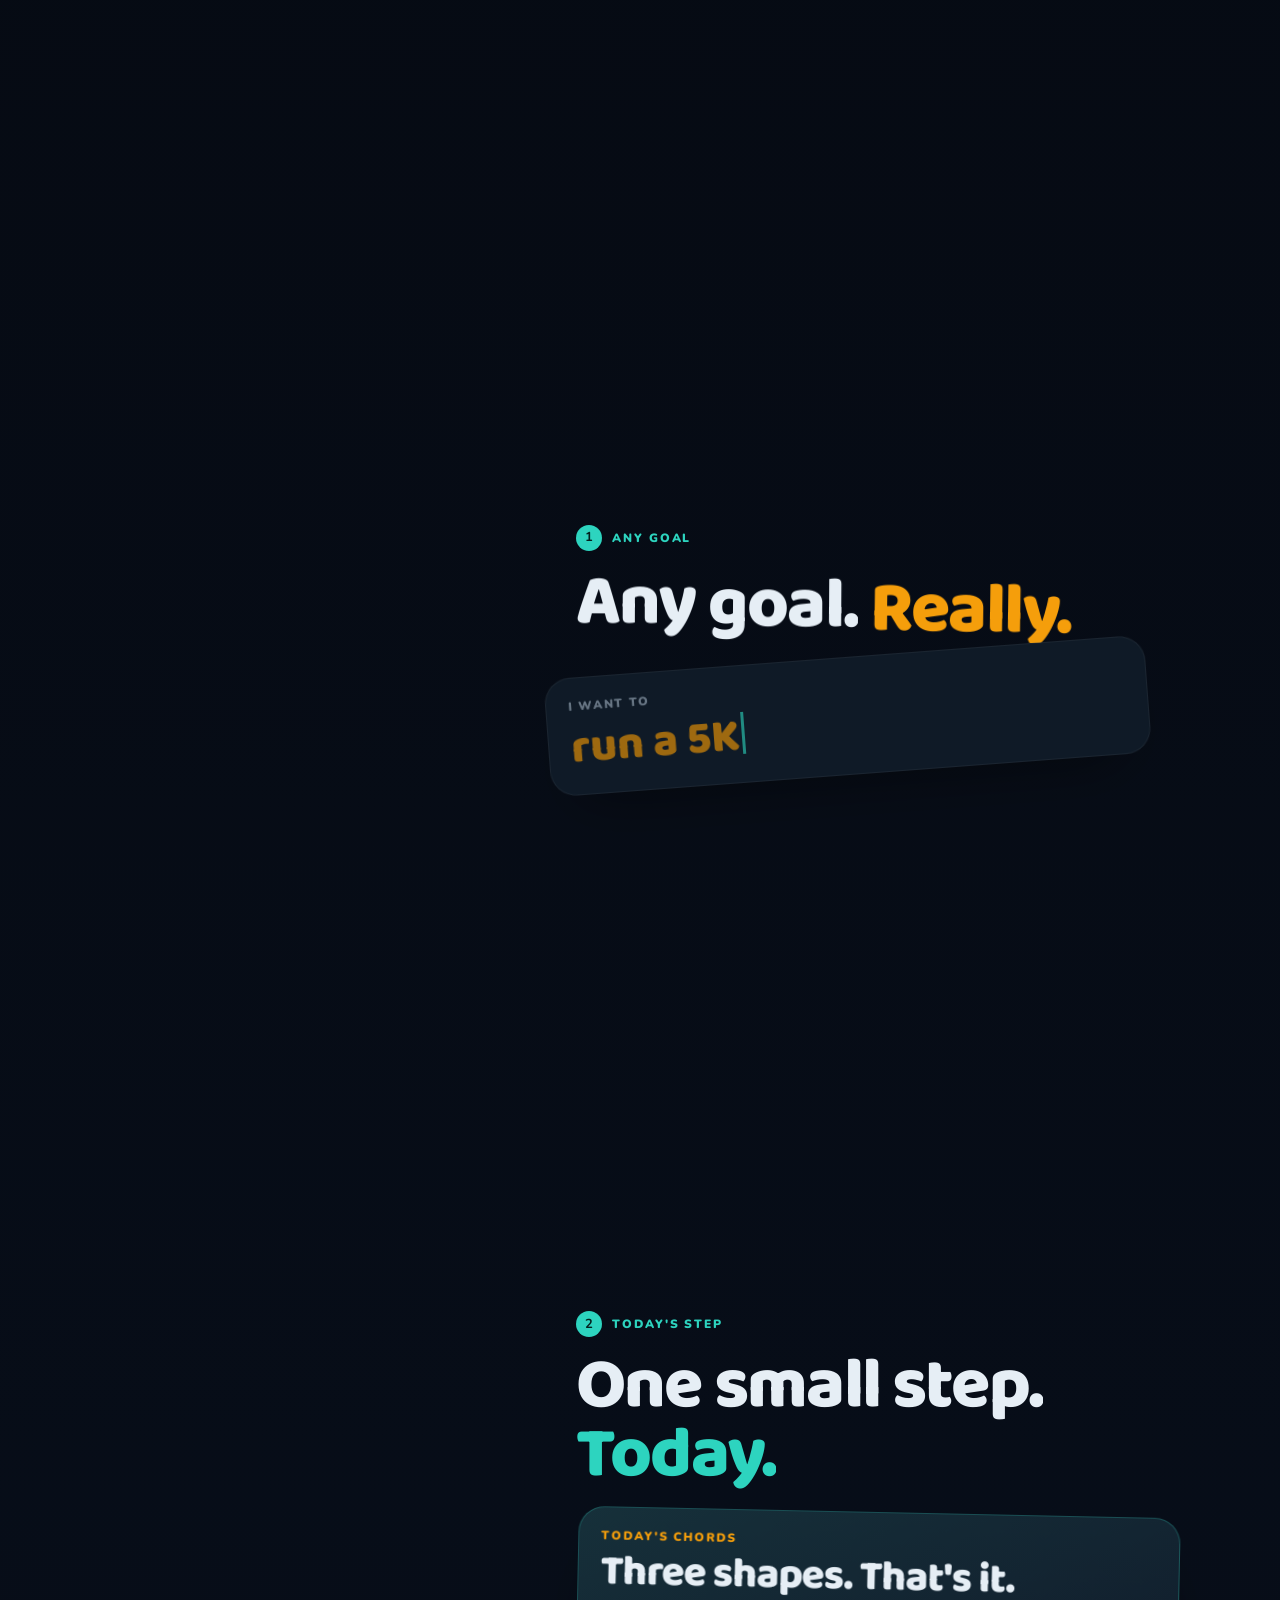
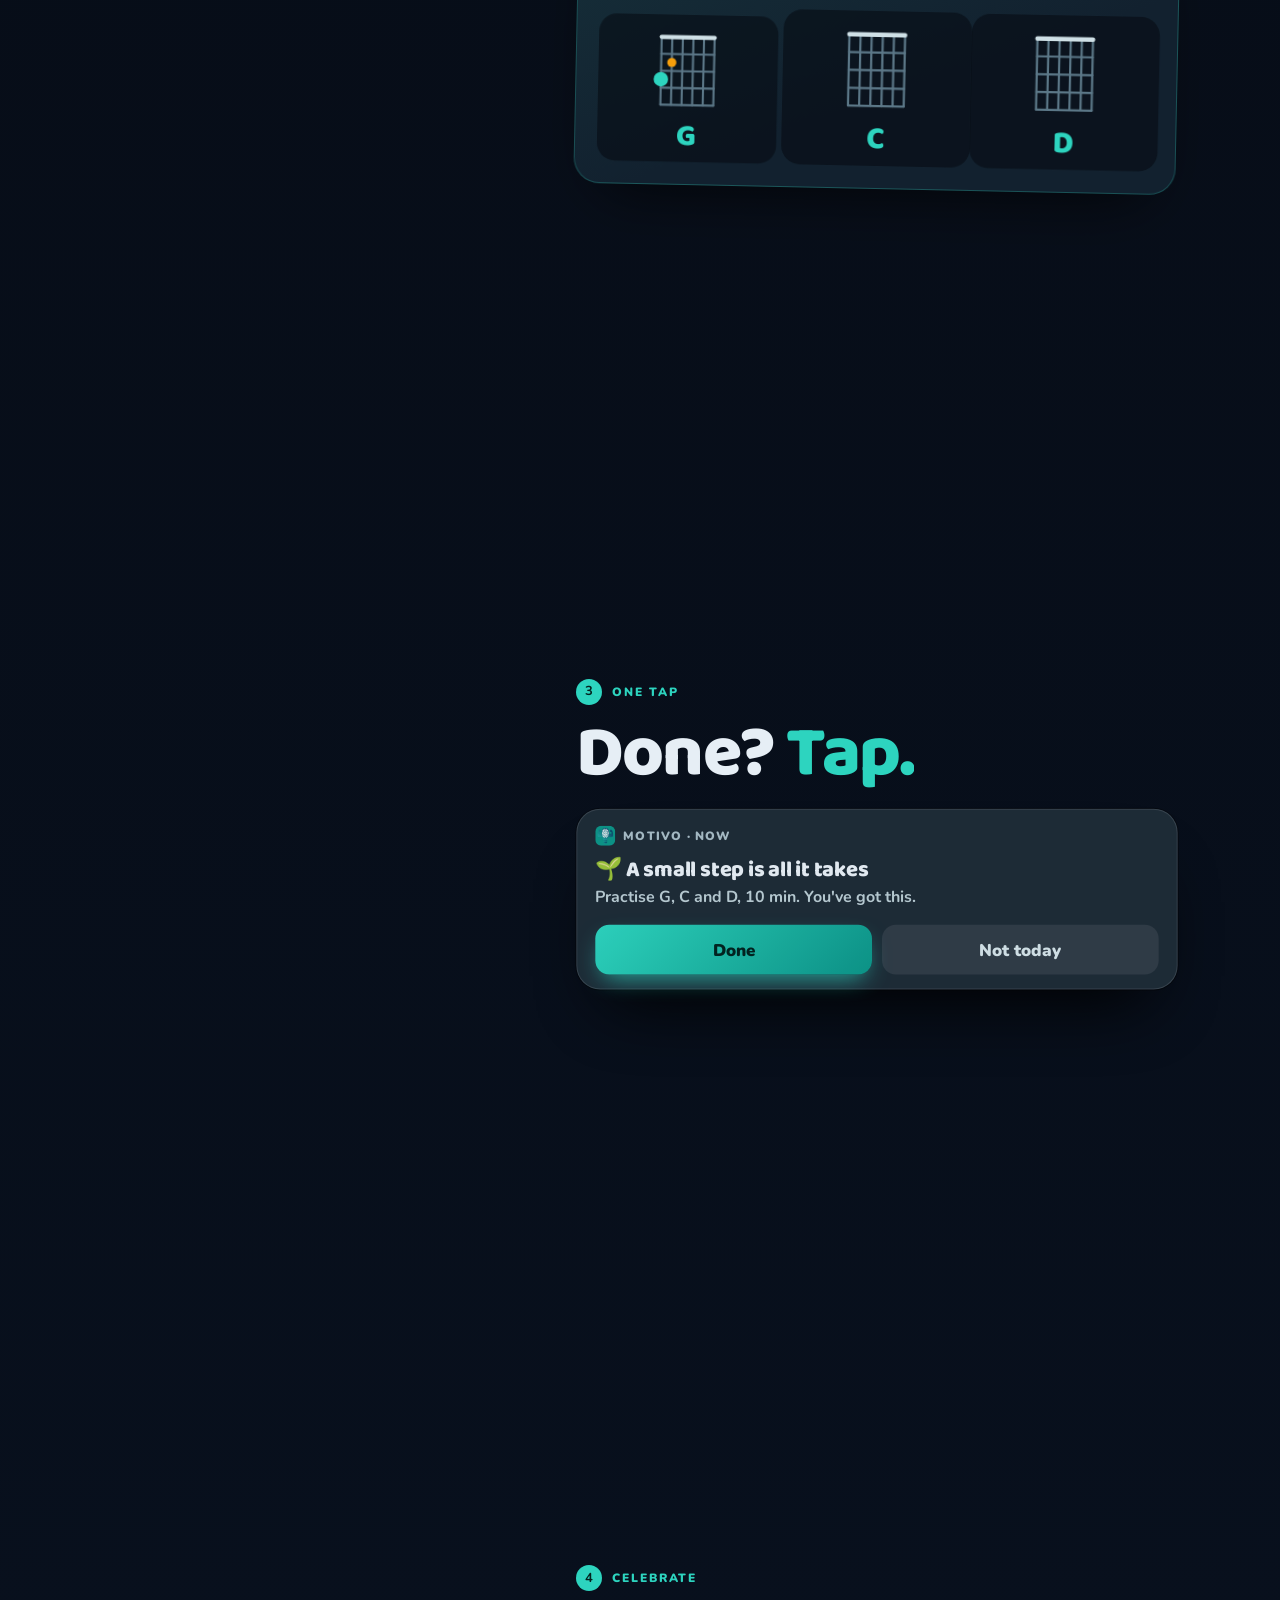
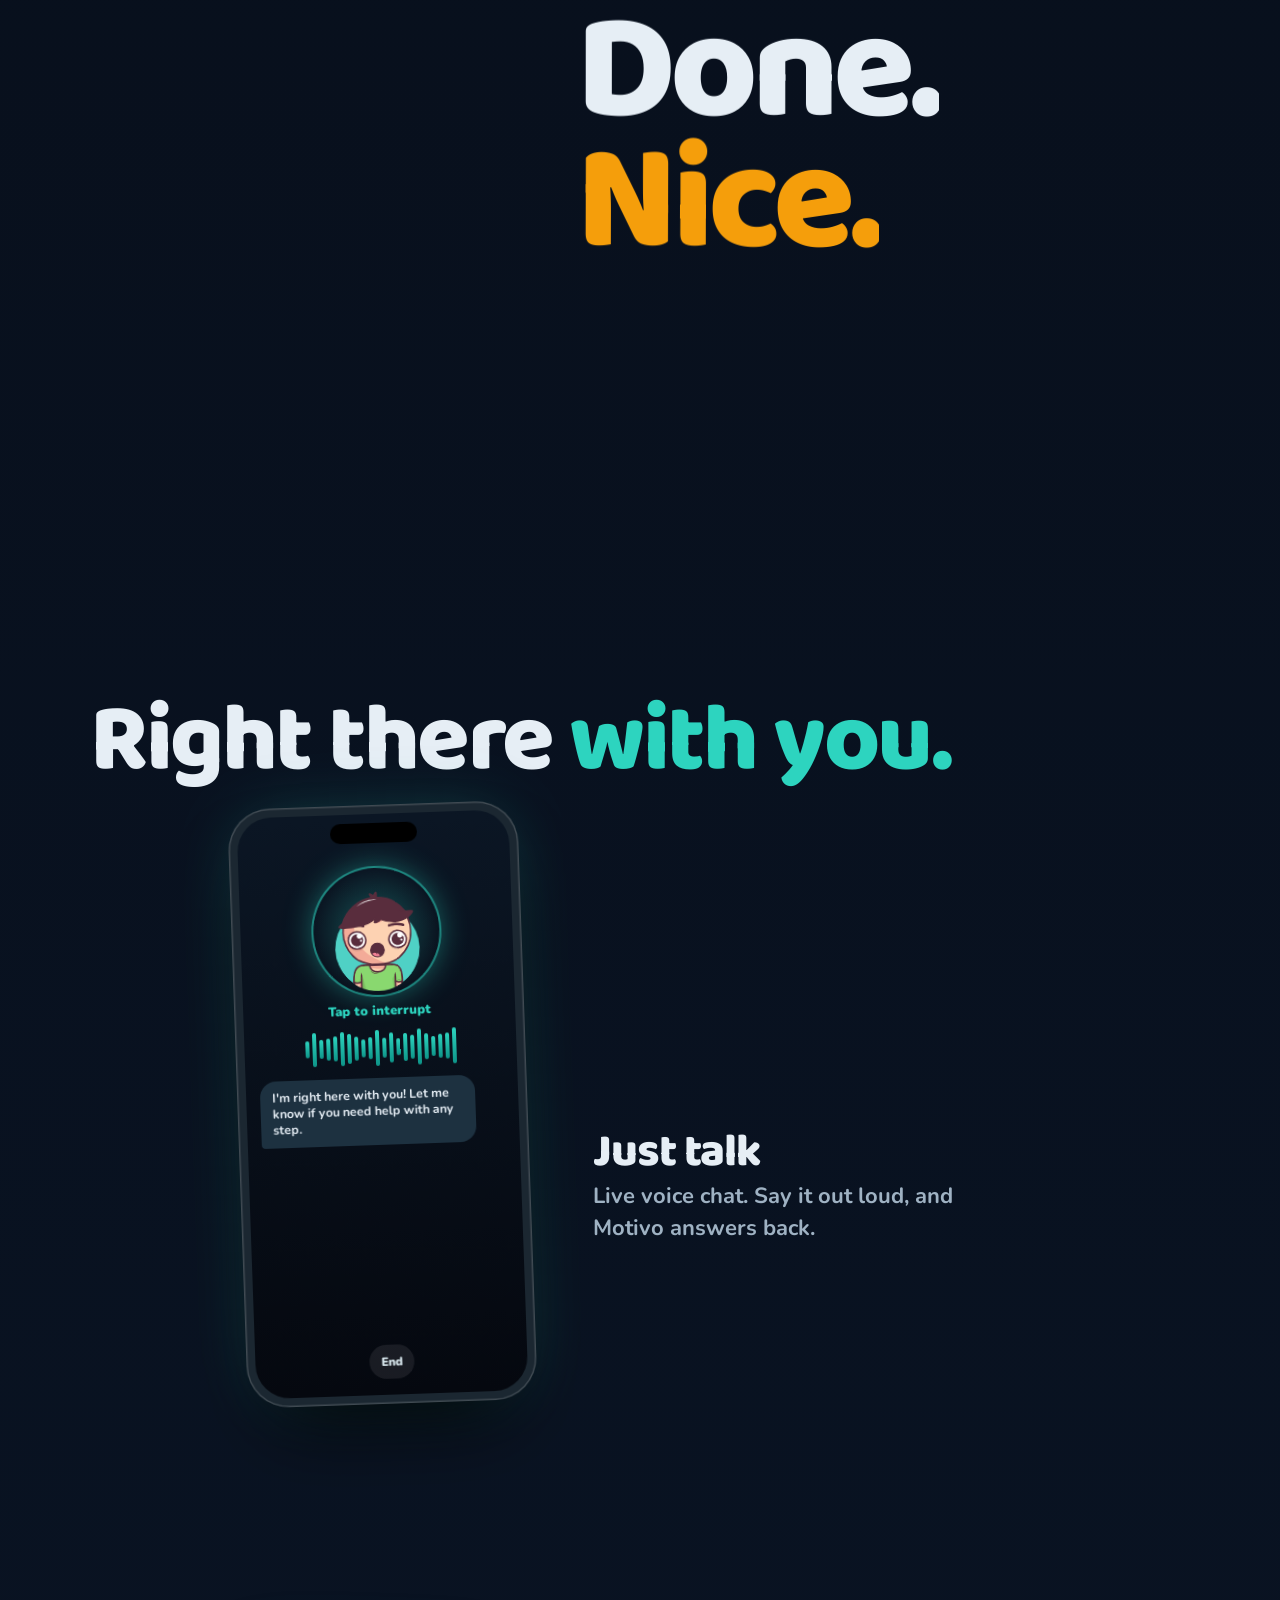
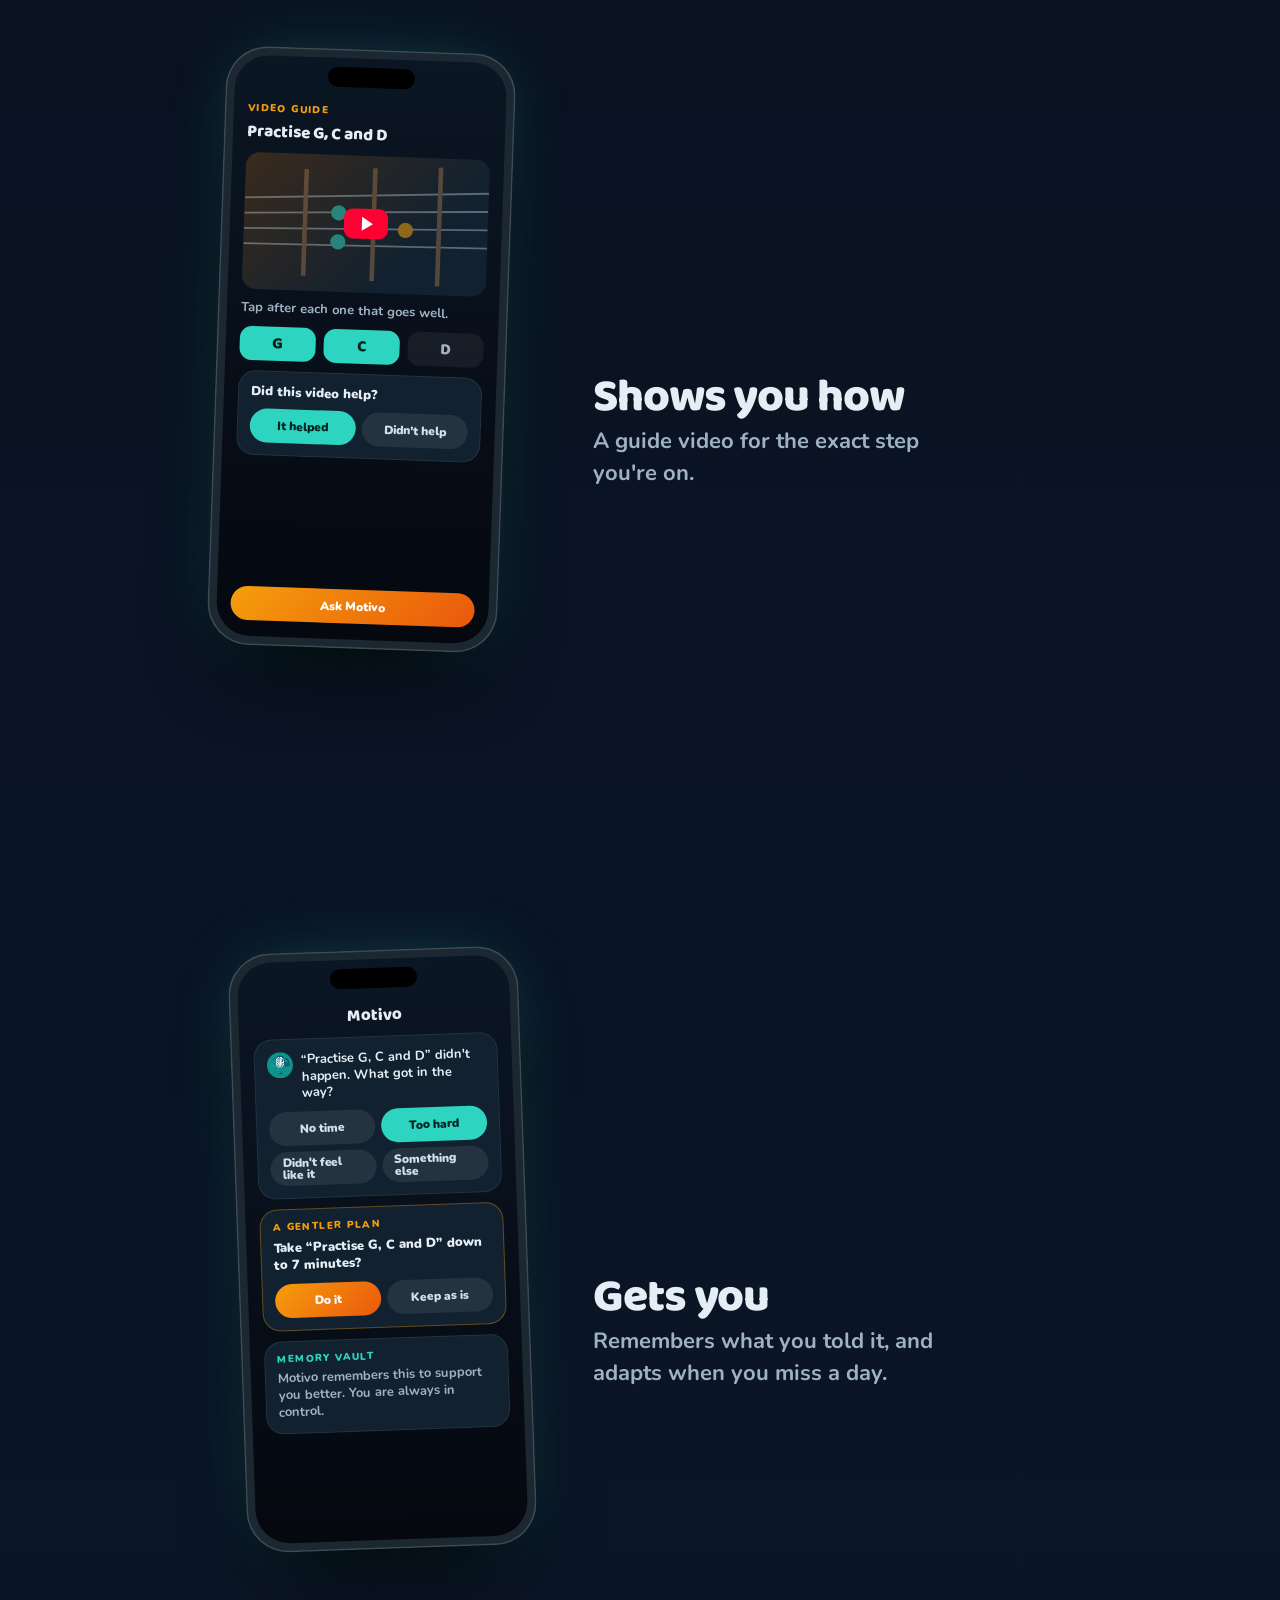
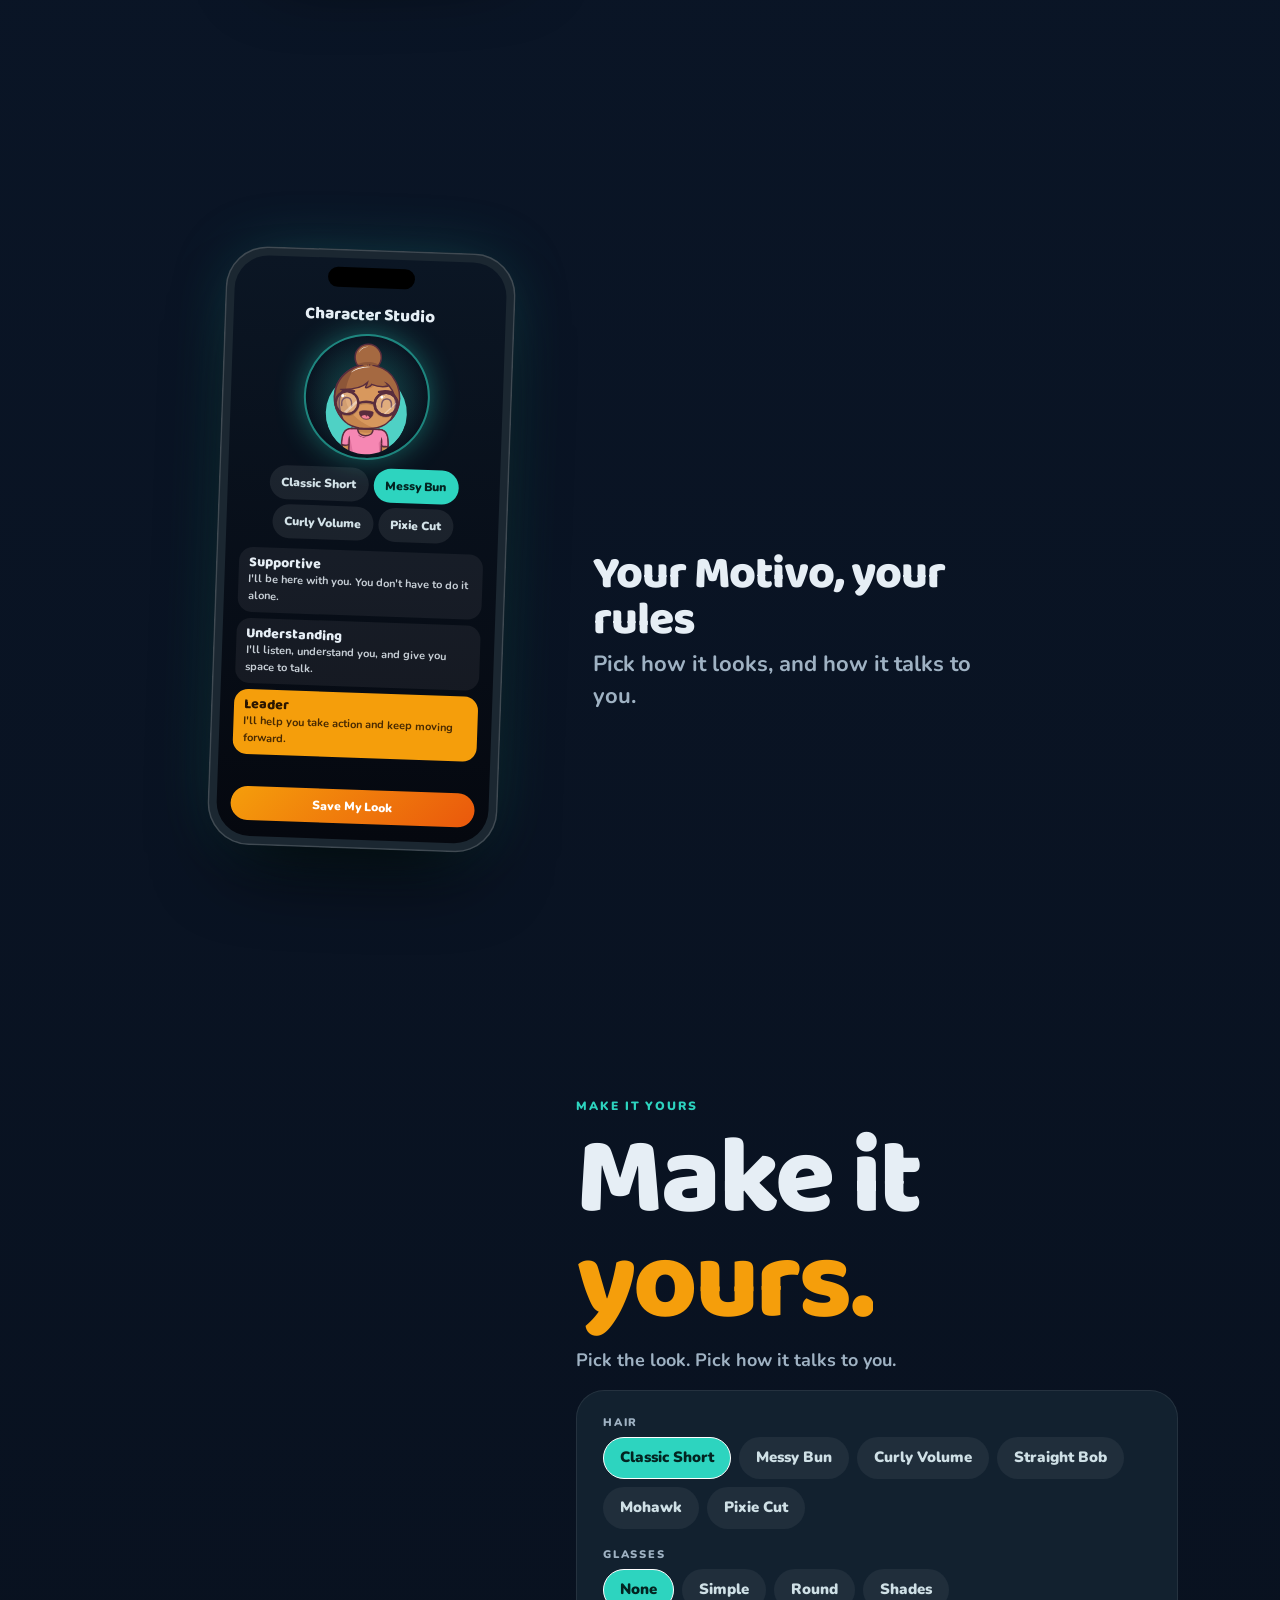
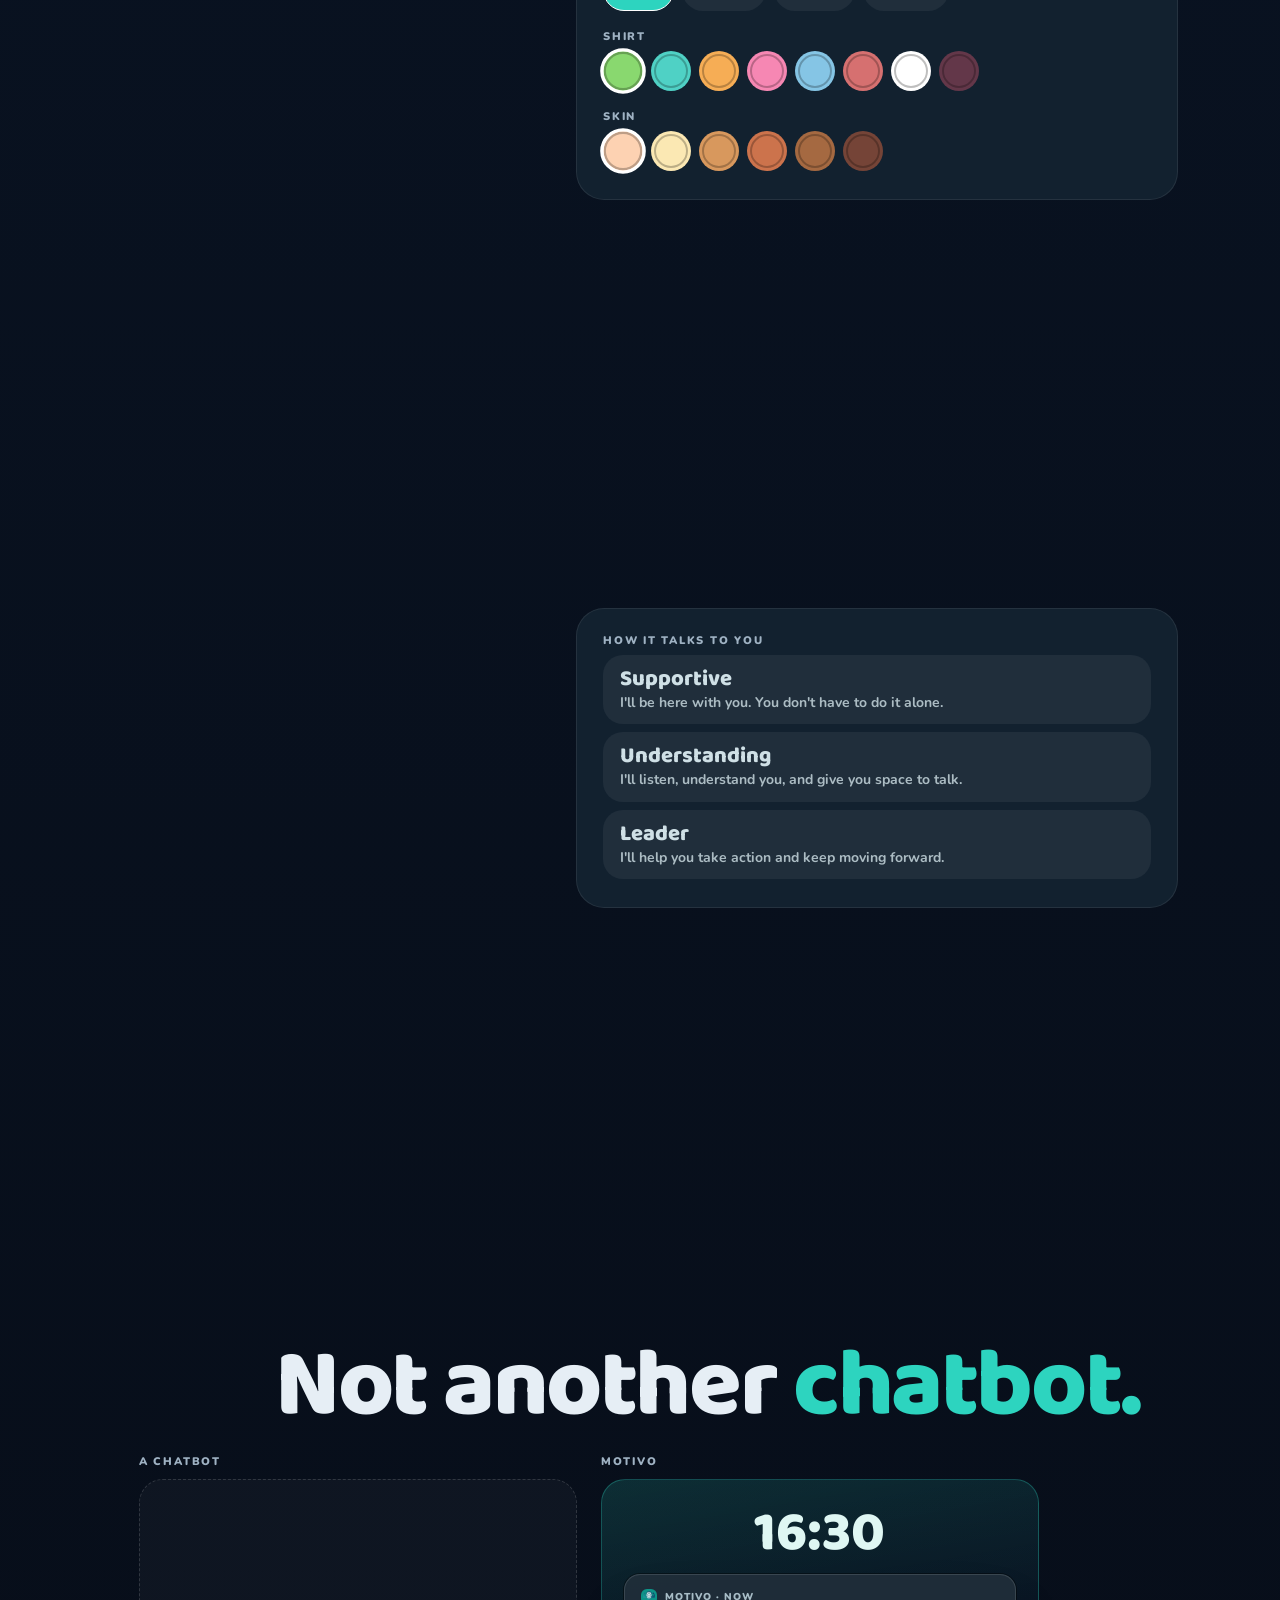
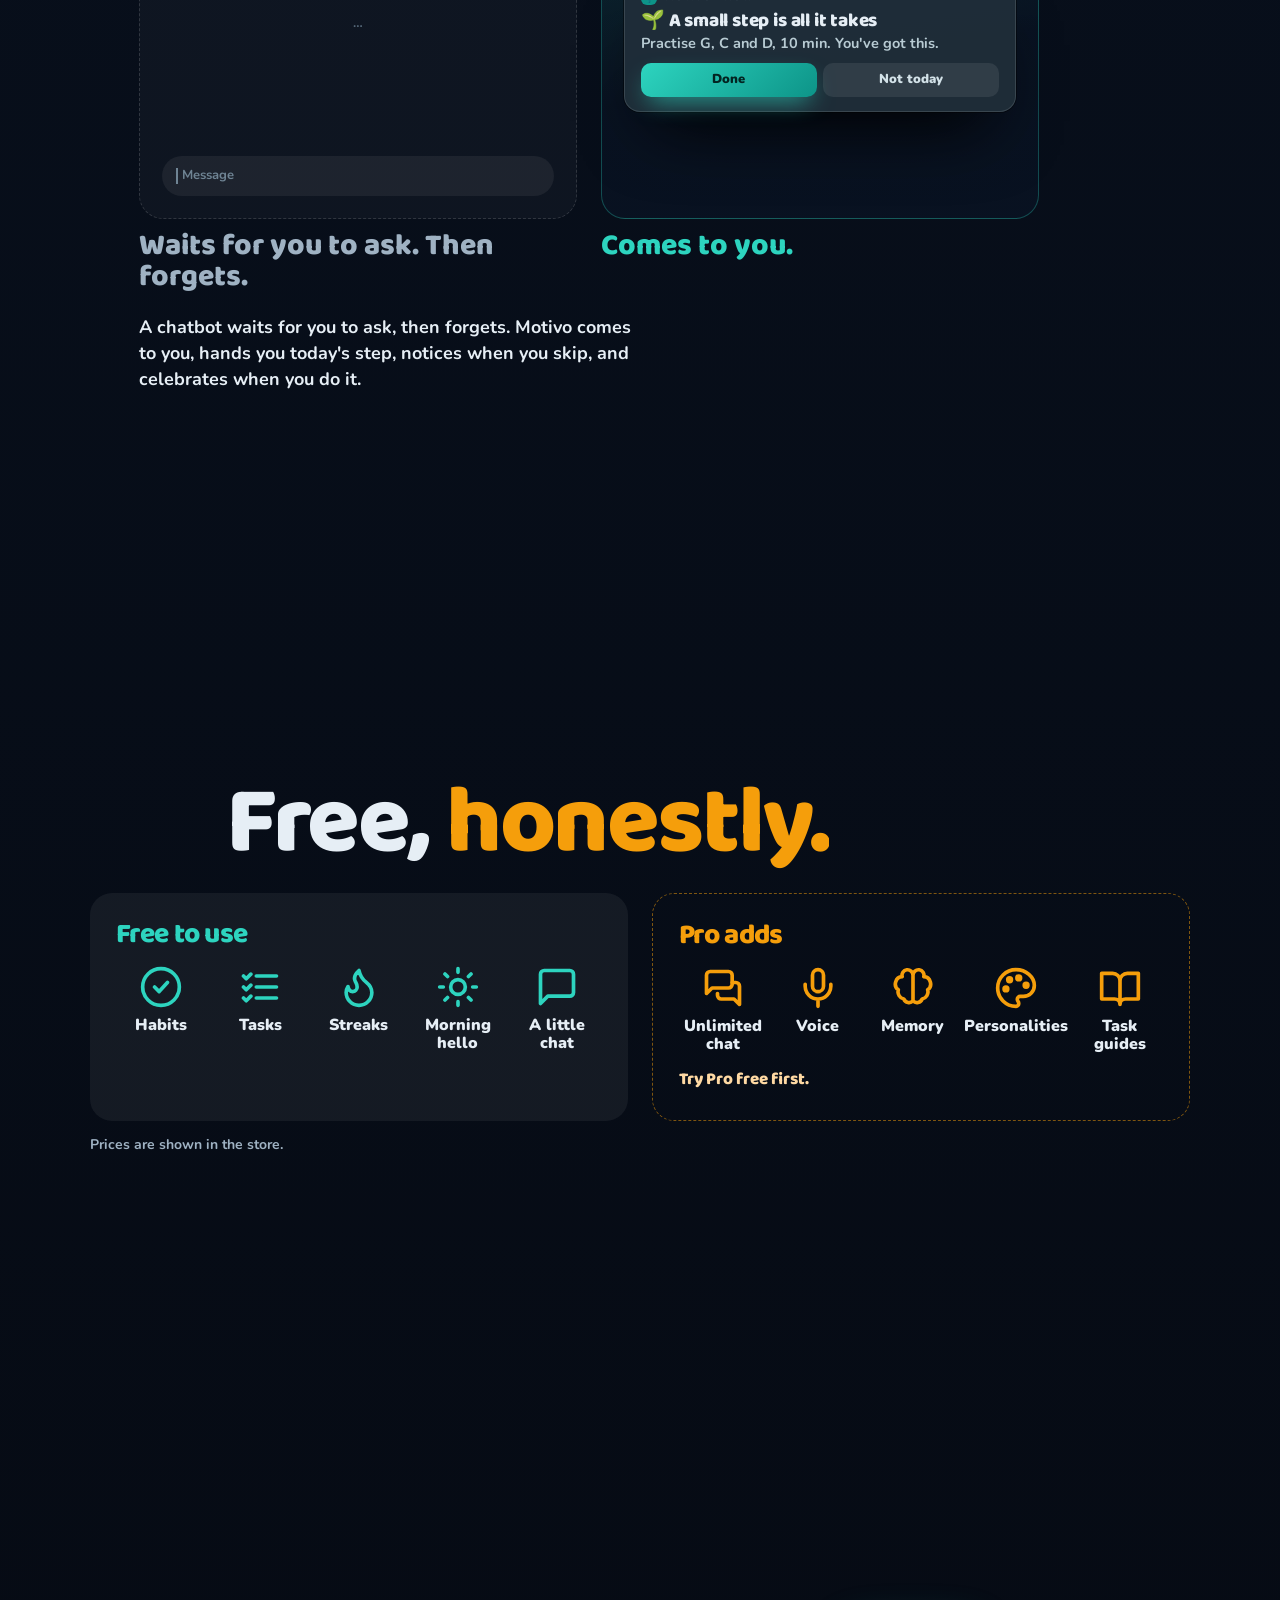
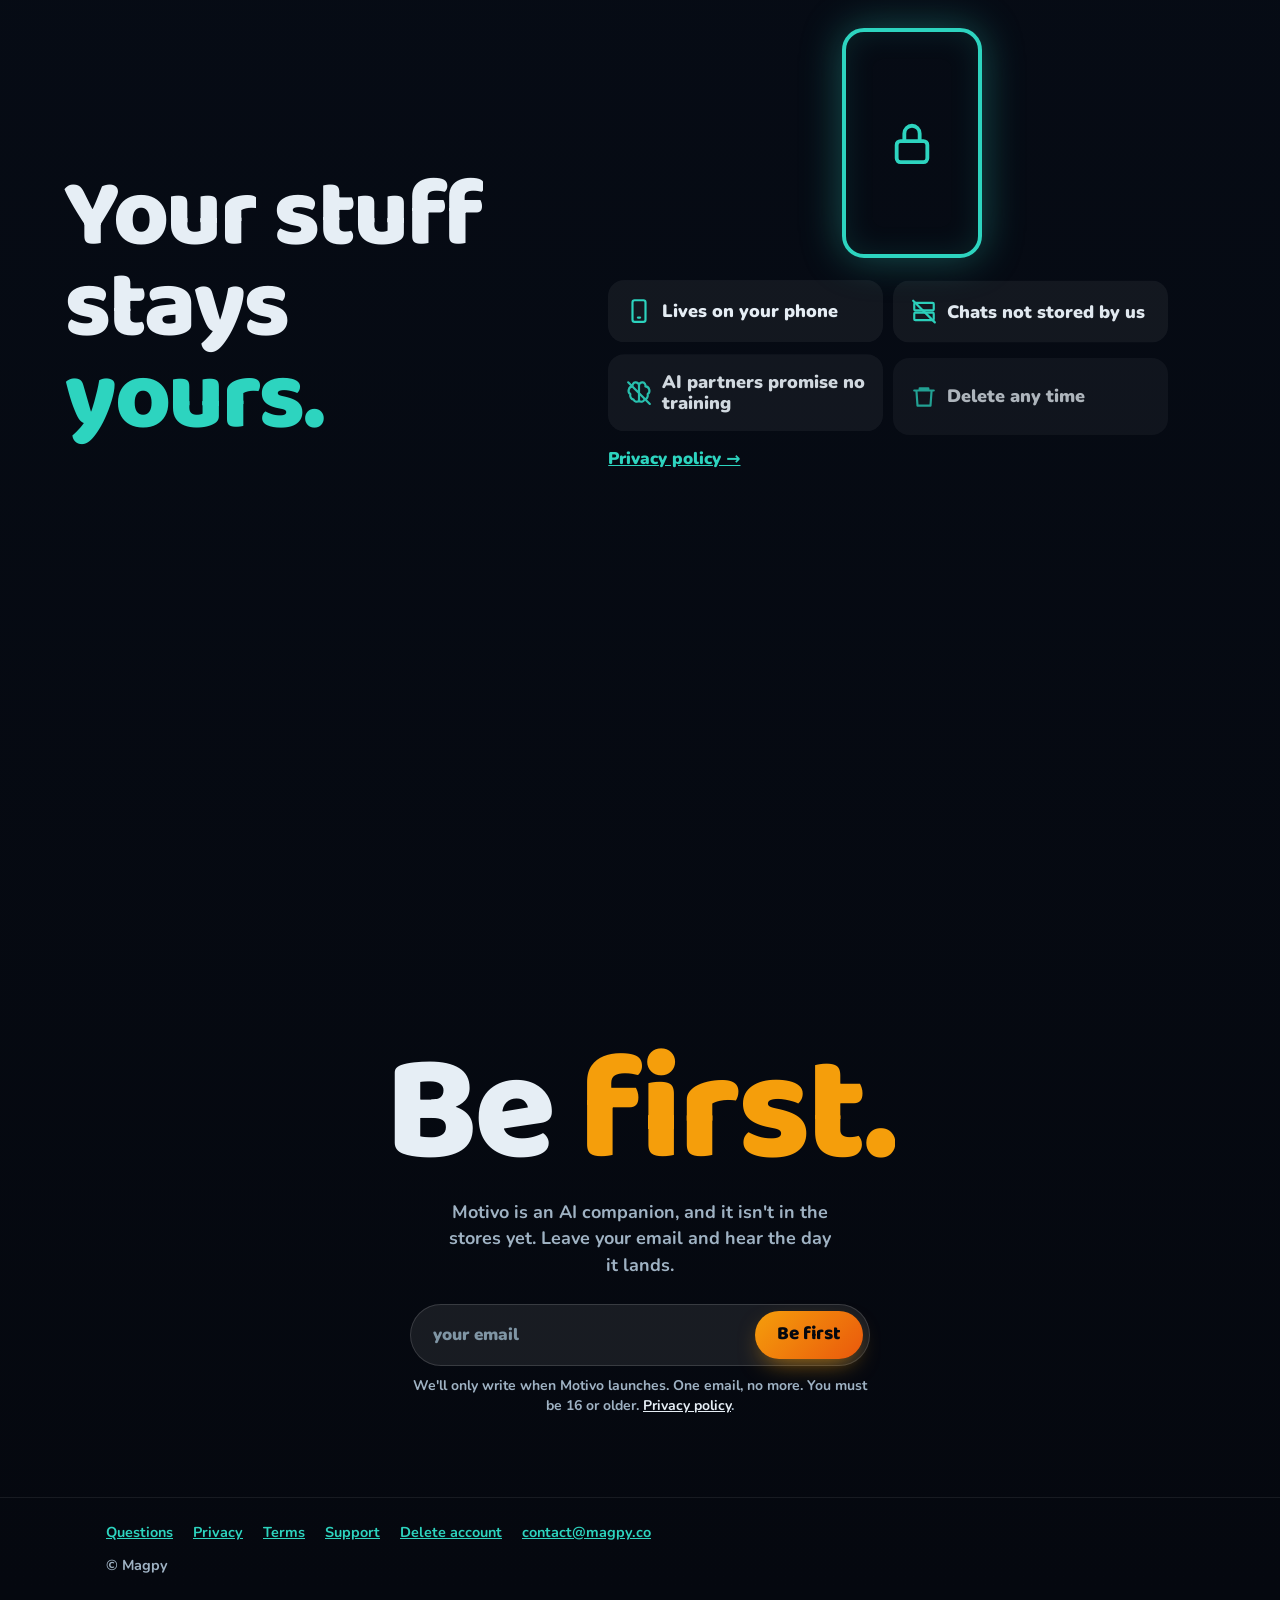
==== commit 5354c17a: "perf: Motivo and every screen's content go live right after the first paint The character, the page'" ====
--- a/index.html
+++ b/index.html
@@ -193,22 +193,24 @@
 .kick b { display: grid; place-items: center; width: 26px; height: 26px; border-radius: 50%; background: var(--teal-glow); color: #04211e; font-size: 13px; letter-spacing: 0; }
 
 /* ---------- The character ---------- */
-#mo { position: fixed; left: 0; top: 0; width: 520px; height: 515px; z-index: 30; pointer-events: none; transform-origin: 50% 63.6%; will-change: transform; }
+/* The live Motivo and the first screen's picture of him share these looks; --u is one pixel of his 520-wide box at the size each is drawn. */
+#mo { position: fixed; left: 0; top: 0; width: 520px; height: 515px; z-index: 30; pointer-events: none; transform-origin: 50% 63.6%; will-change: transform; --u: 1px; }
 #mo-squash, #mo-tilt { position: absolute; inset: 0; transform-origin: 50% 63.6%; }
 #mo-float { position: absolute; inset: 0; animation: flo 3.6s ease-in-out infinite; }
 @keyframes flo { 50% { transform: translateY(-14px); } }
 #mo-jump { position: absolute; inset: 0; }
-#mo-glow { position: absolute; left: 50%; top: 63.6%; width: 112%; aspect-ratio: 1; transform: translate(-50%, -50%); border-radius: 50%;
+#mo-glow, .poster > .glow { position: absolute; left: 50%; top: 63.6%; width: 112%; aspect-ratio: 1; transform: translate(-50%, -50%); border-radius: 50%;
   background: radial-gradient(closest-side, color-mix(in srgb, var(--ring) 55%, transparent) 0%, color-mix(in srgb, var(--ring) 22%, transparent) 55%, transparent 100%);
   animation: pul 3.6s ease-in-out infinite; transition: background .6s; }
 @keyframes pul { 50% { opacity: .62; transform: translate(-50%, -50%) scale(.94); } }
-#mo-ring { position: absolute; left: 50%; top: 63.6%; width: 71.4%; aspect-ratio: 1; transform: translate(-50%, -50%); border-radius: 50%;
-  box-shadow: 0 0 0 3px color-mix(in srgb, var(--ring) 55%, transparent), 0 0 60px color-mix(in srgb, var(--ring) 70%, transparent), inset 0 0 40px color-mix(in srgb, var(--ring) 35%, transparent);
+#mo-ring, .poster > .ring { position: absolute; left: 50%; top: 63.6%; width: 71.4%; aspect-ratio: 1; transform: translate(-50%, -50%); border-radius: 50%;
+  box-shadow: 0 0 0 calc(3 * var(--u)) color-mix(in srgb, var(--ring) 55%, transparent), 0 0 calc(60 * var(--u)) color-mix(in srgb, var(--ring) 70%, transparent), inset 0 0 calc(40 * var(--u)) color-mix(in srgb, var(--ring) 35%, transparent);
   transition: box-shadow .6s; }
-#mo-sheen { position: absolute; left: 50%; top: 63.6%; width: 71.4%; aspect-ratio: 1; transform: translate(-50%, -50%) rotate(-30deg); border-radius: 50%;
+#mo-sheen, .poster > .sheen { position: absolute; left: 50%; top: 63.6%; width: 71.4%; aspect-ratio: 1; transform: translate(-50%, -50%) rotate(-30deg); border-radius: 50%;
   background: radial-gradient(ellipse 45% 18% at 50% 8%, rgba(255, 255, 255, .4), transparent 70%); mix-blend-mode: soft-light; opacity: .7; }
-#mo-svg { position: absolute; inset: 0; }
-#mo-svg svg { width: 100%; height: 100%; overflow: visible; display: block; }
+#mo-svg, .poster > svg { position: absolute; inset: 0; }
+#mo-svg g.blink { transform-origin: 500px 555px; } /* blinks close toward the eyes' midline */
+#mo-svg svg, .poster > svg { width: 100%; height: 100%; overflow: visible; display: block; }
 
 #say { position: fixed; left: 0; top: 0; z-index: 35; pointer-events: none; max-width: min(240px, 64vw); padding: 11px 16px 12px; border-radius: 20px;
   background: #fff; color: var(--ink-dark); font: 900 15px/1.25 var(--font-body);
@@ -268,8 +270,8 @@
 .hero-char { flex: 1 1 0; min-height: 0; container-type: size; display: grid; place-items: center; padding-top: 84px; } /* room for the corner button; the hello may tuck over the top of his hair */
 .hero-char .anchor { position: relative; width: min(50vw, 220px, 100cqh - 24px); /* leaves room above the head for the message */ container-type: inline-size; }
 /* Motivo drawn into the page itself, where the live one will stand, so the first screen shows him before any script loads */
-.poster { position: absolute; left: 50%; top: 50%; width: 150.6%; aspect-ratio: 520 / 515; transform: translate(-50%, -63.6%); pointer-events: none; }
-.poster svg { width: 100%; height: 100%; overflow: visible; display: block; }
+.poster { position: absolute; left: 50%; top: 50%; width: 150.6%; aspect-ratio: 520 / 515; transform: translate(-50%, -63.6%); pointer-events: none; --u: calc(100cqw * 1.506 / 520); }
+.poster > .glow { animation: none; } /* still, as the live glow is in the frame he takes over */
 /* Question marks float beside the character, inside its spot, so they never reach the copy, the logo or the message. */
 .qm { position: absolute; left: var(--x); top: var(--y); font: 800 calc(var(--s) * 100cqw)/1 var(--font-head); color: var(--amber); opacity: .85;
   text-shadow: 0 0 24px rgba(245, 158, 11, .5); animation: qm 3s ease-in-out infinite; animation-delay: var(--d, 0s); will-change: transform; }
@@ -579,7 +581,7 @@
   <main>
     <!-- 1. Meet Motivo: the character waves hello before anything is asked of the reader. -->
     <section id="meet" class="snap" aria-labelledby="meet-title">
-      <div class="hero-char"><div class="anchor" data-anchor data-say-m="top" data-say-d="top" data-say="Hi! I'm Motivo."><div class="poster" aria-hidden="true"><svg xmlns="http://www.w3.org/2000/svg" viewBox="0 0 1000 990"><mask id="bh-mask-R0-poster"><path d="M1000,0H0V718.31H179.2c38.38,142.38,167.45,247.1,320.8,247.1s282.42-104.72,320.8-247.1H1000Z" fill="white"></path></mask><g mask="url(#bh-mask-R0-poster)"><circle cx="500" cy="630.1601" r="332.441995" fill="#4FD1C5"></circle><g id="bh-hairb-poster"></g><path d="M610,758.72c90.76,0,72,114.24,72.87,241.28H610Z" fill="#fdd2b2"></path><path d="M632.74,831.87,610,870l11.38,130h31.76C653.91,819.73,632.74,831.87,632.74,831.87Z" fill="#f3ab98"></path><g id="bh-skin-poster"><path d="M233.25,500c0-147.32,119.43-266.75,266.75-266.75S766.75,352.68,766.75,500A266.22,266.22,0,0,1,668.1,707.12q-8.21,6.68-16.94,12.69C591,758,515,758,446.39,751.89c-6.66-1-13.3-2.26-19.89-3.71-26.33-5.8-51.82-14.75-75.37-27.8Q342.4,715,334.2,708.76a199.59,199.59,0,0,1-15.8-13.38q-7.14-6.63-13.79-13.78A265.86,265.86,0,0,1,233.25,500Z" fill="#fdd2b2"></path><path d="M269.61,634.48c.7,1.2,1.39,2.4,2.11,3.58.43.72.88,1.42,1.33,2.14.66,1.07,1.32,2.14,2,3.19.48.76,1,1.5,1.46,2.24.66,1,1.32,2,2,3,.51.76,1,1.52,1.56,2.28.66,1,1.32,1.92,2,2.88.54.77,1.1,1.53,1.65,2.3s1.34,1.85,2,2.77,1.15,1.53,1.73,2.29,1.37,1.8,2.07,2.7,1.19,1.51,1.79,2.26,1.41,1.76,2.12,2.63,1.23,1.49,1.85,2.23,1.44,1.72,2.17,2.57,1.27,1.47,1.91,2.2l2.22,2.5c.65.73,1.31,1.44,2,2.16.86.94,1.73,1.87,2.6,2.79l1.21,1.28c1.29,1.34,2.59,2.68,3.91,4l.26.27c1.29,1.28,2.6,2.55,3.91,3.81l1.58,1.5c.95.89,1.9,1.78,2.86,2.66l1.16,1.06c1,.94,2.09,1.86,3.14,2.78q4.9,4.27,10,8.19,8.19,6.24,16.93,11.62c23.55,13,49,22,75.37,27.8,6.59,1.45,13.23,2.7,19.89,3.71,42.1,3.75,87,5.18,129.28-3.08C508.45,729,185.59,612.74,388.8,257.48h0c-2.72,1.25-5.4,2.54-8.06,3.88l-.59.29c-1.22.61-2.44,1.24-3.65,1.88l-1,.53c-3.76,2-7.48,4.07-11.13,6.23l-.9.53c-1.16.69-2.31,1.39-3.46,2.1l-.87.54q-5.36,3.35-10.55,6.93l-1.08.75c-1.09.76-2.16,1.52-3.23,2.29l-.66.47q-3.27,2.39-6.46,4.84l-.62.48c-1,.78-2,1.58-3,2.39l-1.17.94c-1,.81-2,1.62-3,2.45l0,0c-2.11,1.75-4.19,3.55-6.24,5.37l-1.14,1-2.69,2.45L318,305q-4.28,4-8.37,8.17l-1.38,1.41c-.79.82-1.58,1.64-2.36,2.47-.46.49-.92,1-1.37,1.48q-2.06,2.2-4.06,4.46c-.45.51-.91,1-1.36,1.54-.71.81-1.41,1.63-2.11,2.45l-1.51,1.79c-.68.81-1.36,1.62-2,2.44-.54.66-1.08,1.33-1.61,2-1.07,1.33-2.12,2.66-3.16,4-.54.7-1.08,1.4-1.61,2.11s-1.2,1.59-1.79,2.4-1.07,1.45-1.59,2.18-1.13,1.55-1.68,2.33q-1.42,2-2.8,4.05c-.5.73-1,1.48-1.49,2.22s-1.1,1.66-1.64,2.5l-1.49,2.31-1.68,2.71c-.43.69-.86,1.38-1.28,2.07-.89,1.46-1.75,2.93-2.61,4.4l-1.22,2.16c-.54.95-1.08,1.91-1.61,2.87-.4.73-.8,1.46-1.19,2.19-.64,1.19-1.27,2.39-1.9,3.59l-1.2,2.34c-.64,1.28-1.28,2.55-1.91,3.84-.33.69-.67,1.39-1,2.09-.52,1.09-1,2.19-1.53,3.29-.31.66-.61,1.32-.91,2q-1.11,2.47-2.17,5c-.22.52-.43,1.05-.65,1.57-.53,1.27-1.05,2.54-1.56,3.82-.27.67-.53,1.34-.79,2-.5,1.26-1,2.53-1.45,3.8-.21.55-.42,1.1-.62,1.65q-.94,2.63-1.85,5.26l-.56,1.7q-.66,2-1.29,4l-.6,1.91c-.47,1.54-.93,3.08-1.37,4.63-.1.33-.2.66-.29,1q-.78,2.76-1.5,5.54c-.16.59-.3,1.19-.45,1.78-.35,1.39-.69,2.78-1,4.18l-.42,1.75c-.43,1.9-.85,3.8-1.24,5.71l-.15.77q-.51,2.55-1,5.1c-.11.61-.21,1.21-.32,1.82-.26,1.49-.51,3-.74,4.5-.08.51-.17,1-.24,1.52-.3,1.95-.57,3.91-.83,5.88l-.15,1.3c-.2,1.59-.38,3.19-.55,4.79-.06.6-.13,1.2-.19,1.81-.16,1.68-.31,3.37-.45,5.06,0,.35-.06.69-.08,1q-.22,3-.39,6.05c0,.53,0,1.07-.07,1.6q-.1,2.36-.18,4.71c0,.59,0,1.18,0,1.77,0,2.05-.08,4.11-.08,6.17,0,0,0,.07,0,.1,0,2.22,0,4.42.08,6.62,0,.76.06,1.52.08,2.28.05,1.47.1,2.94.17,4.41,0,.89.11,1.77.16,2.66.08,1.33.15,2.66.25,4,.07,1,.16,1.89.24,2.83.11,1.26.21,2.52.34,3.77.09,1,.21,1.94.31,2.91.14,1.21.27,2.43.42,3.64.12,1,.26,2,.39,2.95.16,1.18.32,2.37.5,3.55.15,1,.31,2,.47,3,.18,1.16.37,2.33.57,3.49.18,1,.36,2,.55,3,.21,1.15.43,2.3.65,3.44s.41,2,.62,3c.24,1.14.48,2.27.74,3.4s.44,2,.68,2.93c.26,1.13.54,2.25.82,3.36s.49,1.95.74,2.91c.3,1.12.6,2.23.91,3.34.26,1,.53,1.92.81,2.87.32,1.11.65,2.21,1,3.31s.58,1.89.88,2.84.7,2.19,1.06,3.28.62,1.87.94,2.8c.38,1.09.76,2.18,1.15,3.27.33.91.65,1.83,1,2.74l1.24,3.27c.35.89.69,1.79,1,2.68.44,1.09.89,2.19,1.34,3.28.36.86.71,1.73,1.08,2.59.47,1.12,1,2.22,1.45,3.33.37.82.73,1.65,1.1,2.47.52,1.16,1.07,2.3,1.6,3.44l1.08,2.3c.61,1.26,1.24,2.5,1.87,3.75.32.63.62,1.27.95,1.9q2.88,5.61,6,11.07C268.88,633.26,269.25,633.87,269.61,634.48Z" fill="#f3ab98"></path><path d="M233.25,500c0-147.32,119.43-266.75,266.75-266.75S766.75,352.68,766.75,500A266.22,266.22,0,0,1,668.1,707.12q-8.21,6.68-16.94,12.69C591,758,515,758,446.39,751.89c-6.66-1-13.3-2.26-19.89-3.71-26.33-5.8-51.82-14.75-75.37-27.8Q342.4,715,334.2,708.76a199.59,199.59,0,0,1-15.8-13.38q-7.14-6.63-13.79-13.78A265.86,265.86,0,0,1,233.25,500Z" fill="none" stroke="#592d3d" stroke-miterlimit="10" stroke-width="12px"></path></g><path d="M386.12,758.72c-90.77,0-72,114.24-72.87,241.28h72.87Z" fill="#fdd2b2"></path><path d="M367.23,831.87,390,870l-11.39,130H346.88C346.07,819.73,367.23,831.87,367.23,831.87Z" fill="#f3ab98"></path><path d="M619.47,1070H380.53a13.28,13.28,0,0,1-13.27-13.28V772a13.28,13.28,0,0,1,13.27-13.28H613.76c13.09,0,19,7.66,19,19.88v278.08A13.28,13.28,0,0,1,619.47,1070Z" fill="#fdd2b2"></path><path d="M629.05,766.62a19.33,19.33,0,0,1-2.51-4,17.25,17.25,0,0,0-8.28-3.51,28.88,28.88,0,0,0-4.5-.34H380.53A13.28,13.28,0,0,0,367.26,772c29,10.42,83.29,16.24,132.74,16.24C563.06,788.24,604.38,778.89,629.05,766.62Z" fill="#f3ab98"></path><path d="M610,758.72c90.76,0,72,114.24,72.87,241.28H632.74" fill="none" stroke="#592d3d" stroke-linecap="square" stroke-miterlimit="10" stroke-width="12px"></path><path d="M386.12,758.72c-90.77,0-72,114.24-72.87,241.28h50.07" fill="none" stroke="#592d3d" stroke-linecap="square" stroke-miterlimit="10" stroke-width="12px"></path><path d="M380.53,758.82l233.23-.1" fill="none" stroke="#592d3d" stroke-miterlimit="10" stroke-width="12px"></path><path d="M380.53,1070H497.15C388,1070,396.24,838.82,367.26,838.82v217.86A13.28,13.28,0,0,0,380.53,1070Z" fill="#f3ab98"></path><path d="M361.26,860.85c-.19-3.67-.11-7.34.05-11s.47-7.35.86-11c.2-1.84.4-3.67.65-5.51s.49-3.67.85-5.51a44.18,44.18,0,0,1,3.59-11,44.18,44.18,0,0,1,3.59,11c.36,1.84.62,3.67.85,5.51s.45,3.67.65,5.51c.38,3.67.68,7.34.85,11s.25,7.34.06,11Z" fill="#592d3d"></path><path d="M632.74,870v8c.26,34,.26,69,0,102.75,0,2.87,0,5.72,0,8.53v67.41A13.28,13.28,0,0,1,619.47,1070H380.53a13.28,13.28,0,0,1-13.27-13.28V998.52c0-2.51,0-5.07,0-7.65-.25-34.87-.25-69.87,0-105.3V860.85" fill="none" stroke="#592d3d" stroke-miterlimit="10" stroke-width="12px"></path><path d="M626.74,870c-.19-4.17-.1-8.35.06-12.53s.47-8.35.85-12.53c.2-2.09.41-4.18.65-6.27s.49-4.17.85-6.26a55.09,55.09,0,0,1,3.59-12.53,55.09,55.09,0,0,1,3.59,12.53c.36,2.09.62,4.18.85,6.26s.45,4.18.65,6.27c.38,4.18.69,8.35.85,12.53s.25,8.36.06,12.53Z" fill="#592d3d"></path><path d="M570.68,842.45C570.9,833,582.9,829,588.9,835a10.61,10.61,0,1,1-15.16,14.85A10.4,10.4,0,0,1,570.68,842.45Z" fill="#592d3d"></path><path d="M408.11,842.15C407.9,834,416.9,830,422.9,833c8,3,8,14,0,19-4,2-8,0-11.75-2.48A10.39,10.39,0,0,1,408.11,842.15Z" fill="#592d3d"></path><path d="M500,831.77a27.13,27.13,0,0,1,1.5,5.84,42.47,42.47,0,0,1,.49,5.84l.3,11.69c.09,3.89.21,7.79.25,11.69l.17,11.67c.23,15.57.22,31.16.28,46.74s.18,31.16,0,46.74c-.09,7.79-.3,15.58-.53,23.37-.1,3.89-.29,7.79-.67,11.68a92.5,92.5,0,0,1-1.77,11.69,92.5,92.5,0,0,1-1.77-11.69c-.38-3.89-.57-7.79-.67-11.68-.23-7.79-.44-15.58-.53-23.37-.2-15.58,0-31.16,0-46.74s0-31.15.18-46.73l.17-11.7.33-11.68.33-11.68a44.11,44.11,0,0,1,.5-5.84A27.13,27.13,0,0,1,500,831.77Z" fill="#f3ab98"></path><path d="M425.22,883a18.51,18.51,0,0,1,4.67-1.5,29.75,29.75,0,0,1,4.68-.5l9.35-.33,18.7-.41c12.46-.19,24.91-.24,37.38-.27s24.93-.16,37.39,0c6.23.09,12.46.3,18.7.53,3.11.11,6.23.3,9.34.67a61.34,61.34,0,0,1,9.35,1.78,59.17,59.17,0,0,1-9.35,1.77c-3.11.38-6.23.57-9.34.67-6.24.23-12.47.43-18.7.52-12.46.19-24.92,0-37.39,0s-24.93,0-37.4-.15c-6.23-.06-12.46-.26-18.68-.5l-9.35-.34a29.5,29.5,0,0,1-4.67-.5A18.45,18.45,0,0,1,425.22,883Z" fill="#f3ab98"></path><path d="M442.41,914.38a12.51,12.51,0,0,1,3.74-1.11,18.35,18.35,0,0,1,3.62-.15c2.39.1,4.78.16,7.17.21,4.78.11,9.56.15,14.34.17,9.63,0,19.09.08,28.76-.21s19.26-.43,28.88-.39c4.81,0,9.62.13,14.42.24a70.37,70.37,0,0,1,7.23.47,38.17,38.17,0,0,1,7.27,1.53,36.56,36.56,0,0,1-7.16,2,61.08,61.08,0,0,1-7.21.86c-4.82.35-9.64.65-14.45.82-9.64.36-19.27.32-28.88.45-4.81,0-9.61.22-14.48.1s-9.69-.13-14.52-.31-9.68-.58-14.5-1.08c-2.42-.27-4.82-.57-7.23-.9a16.82,16.82,0,0,1-3.57-.84A11.51,11.51,0,0,1,442.41,914.38Z" fill="#f3ab98"></path><path d="M438.93,949.87a13.07,13.07,0,0,1,3.82-1.5,19.13,19.13,0,0,1,3.82-.49l7.63-.32c5.09-.18,10.19-.33,15.28-.41C479.66,947,489.84,947,500,947s20.36-.17,30.54,0c5.09.09,10.18.3,15.27.53a72.73,72.73,0,0,1,7.63.66A41.2,41.2,0,0,1,561.1,950a41.25,41.25,0,0,1-7.63,1.77,70.34,70.34,0,0,1-7.64.67c-5.09.23-10.18.44-15.27.53-10.18.2-20.37.06-30.55,0s-20.36-.06-30.54-.25c-5.09-.1-10.19-.28-15.28-.49l-7.63-.37a19.33,19.33,0,0,1-3.82-.5A12.85,12.85,0,0,1,438.93,949.87Z" fill="#f3ab98"></path><path d="M677.8,906.35c.21-37.11-1.21-70.07-7.73-95.39C660,785.6,641.89,770.48,610,770.48L632.79,905S655.31,915.24,677.8,906.35Z" fill="#f3ab98"></path><path d="M686.41,895.79a20.31,20.31,0,0,1-3.7,2.43" fill="none" stroke="#592d3d" stroke-linecap="square" stroke-miterlimit="10" stroke-width="12px"></path><path d="M326.11,809.88c-6.83,25.57-8,59.13-7.74,97,19.9,8.54,50.42-2.15,50.42-2.15l17.33-132.24C355.25,772.46,336.85,786.36,326.11,809.88Z" fill="#f3ab98"></path><path d="M613.76,758.72H559.55v.1a62.78,62.78,0,0,1-1.44,13.39,60.92,60.92,0,0,1-1.74,6.33,50.88,50.88,0,0,1-10,16.83,48.2,48.2,0,0,1-4.5,4.43c-25.17,18.2-65.17,19.2-89.48-.58a51.79,51.79,0,0,1-7.11-7.6,50.84,50.84,0,0,1-9.1-19.41,62.41,62.41,0,0,1-1.07-6.59,61,61,0,0,1-.37-6.8v-.1H380.53A13.28,13.28,0,0,0,367.26,772v284.68A13.28,13.28,0,0,0,380.53,1070H619.47a13.28,13.28,0,0,0,13.27-13.28V778.6C632.74,766.38,626.85,758.72,613.76,758.72Z" fill="#89D86F"></path><path d="M610,758.72c63.54,0,73.4,56,73.9,133.17-18.6,11.62-48.91,1.31-48.91,1.31Z" fill="#89D86F"></path><path d="M632.74,831.87,610,870l11.38,130h11.61V894.35l17.28,2.89C644.6,825.07,632.74,831.87,632.74,831.87Z" fill="#7DC462"></path><path d="M386.12,758.72c-61.78,0-75.83,53.8-76.85,127.66,19,19.86,58,4.58,58,4.58Z" fill="#89D86F"></path><path d="M367.23,831.87V891l-17.31,4.31C355.59,825.19,367.23,831.87,367.23,831.87Z" fill="#7DC462"></path><path d="M610,758.72c67.41,0,78.45,56.29,78.9,133.78-26.2,12.43-53.91.7-53.91.7" fill="none" stroke="#592d3d" stroke-linecap="square" stroke-miterlimit="10" stroke-width="12px"></path><path d="M386.12,758.72c-66.79,0-80.08,54.7-80.76,130.72C326,904.22,367.22,891,367.22,891" fill="none" stroke="#592d3d" stroke-linecap="square" stroke-miterlimit="10" stroke-width="12px"></path><path d="M380.53,1070H497.15C388,1070,396.24,838.82,367.26,838.82v217.86A13.28,13.28,0,0,0,380.53,1070Z" fill="#7DC462"></path><path d="M361.26,860.85c-.19-3.67-.11-7.34.05-11s.47-7.35.86-11c.2-1.84.4-3.67.65-5.51s.49-3.67.85-5.51a44.18,44.18,0,0,1,3.59-11,43.74,43.74,0,0,1,3.58,11c.37,1.84.63,3.67.86,5.51s.45,3.67.65,5.51c.38,3.67.68,7.34.85,11s.25,7.34.06,11Z" fill="#592d3d"></path><path d="M632.74,870v8c.26,34,.26,69,0,102.75,0,2.87,0,5.72,0,8.53v67.41A13.28,13.28,0,0,1,619.47,1070H380.53a13.28,13.28,0,0,1-13.27-13.28V998.52c0-2.51,0-5.07,0-7.65-.25-34.87-.25-69.87,0-105.3V860.85" fill="none" stroke="#592d3d" stroke-miterlimit="10" stroke-width="12px"></path><path d="M626.74,870c-.19-4.17-.1-8.35.06-12.53s.47-8.35.85-12.53c.2-2.09.41-4.18.65-6.27s.49-4.17.86-6.26a54.55,54.55,0,0,1,3.58-12.53,55.09,55.09,0,0,1,3.59,12.53c.36,2.09.62,4.18.85,6.26s.45,4.18.65,6.27c.38,4.18.69,8.35.85,12.53s.25,8.36.06,12.53Z" fill="#592d3d"></path><path d="M380.53,758.82l233.23-.1" fill="none" stroke="#592d3d" stroke-miterlimit="10" stroke-width="12px"></path><path d="M559.55,758.82a62.78,62.78,0,0,1-1.44,13.39,60.92,60.92,0,0,1-1.74,6.33,50.88,50.88,0,0,1-10,16.83,48.2,48.2,0,0,1-4.5,4.43c-25.17,18.2-65.17,19.2-89.48-.58a51.79,51.79,0,0,1-7.11-7.6,50.84,50.84,0,0,1-9.1-19.41,62.41,62.41,0,0,1-1.07-6.59,61,61,0,0,1-.37-6.8" fill="none" stroke="#592d3d" stroke-miterlimit="10" stroke-width="12px"></path><path d="M503.4,828.39a66.61,66.61,0,0,1-18.39,1.1,69.79,69.79,0,0,1-18.2-3.76,61.46,61.46,0,0,1-16.5-8.64l-1.86-1.41c-.61-.48-1.2-1-1.79-1.52a32.24,32.24,0,0,1-3.33-3.28,43.83,43.83,0,0,1-5.38-7.51,87.37,87.37,0,0,0,6.74,6.09c.58.48,1.17.95,1.75,1.4s1.23.82,1.84,1.24,1.22.84,1.85,1.23l1.91,1.16a88.05,88.05,0,0,0,16.1,7.46,106.26,106.26,0,0,0,17.25,4.45A173.7,173.7,0,0,0,503.4,828.39Z" fill="#592d3d"></path><path d="M307.83,892.5a24.54,24.54,0,0,0,3.68,2.77" fill="none" stroke="#592d3d" stroke-linecap="square" stroke-miterlimit="10" stroke-width="12px"></path><path d="M674.7,882.69a19.88,19.88,0,0,1-6.76,2.52,34.83,34.83,0,0,1-7.2.65,40.16,40.16,0,0,1-7.18-.79c-1.18-.21-2.33-.56-3.49-.87s-2.27-.77-3.37-1.24c1.21,0,2.38.18,3.56.28l3.52.29c1.17,0,2.33.2,3.5.21s2.32.11,3.48.12q3.5.06,7-.19A49.31,49.31,0,0,0,674.7,882.69Z" fill="#592d3d"></path><g id="bh-brows-poster"><path d="M600.89,460.57a318.14,318.14,0,0,1,33.51-6.65l-2.66.35c13.18-1.74,26.54-2.25,39.75-.48l-2.66-.36c3.27.46,6.54,1,9.82,1.42l-2.66-.36a221,221,0,0,1,29.48,6.11c5,1.39,11.1-1.73,12.3-7a10.19,10.19,0,0,0-7-12.3,239.21,239.21,0,0,0-34.59-6.78l2.66.36a143,143,0,0,0-33.44-1.95,235.08,235.08,0,0,0-33.09,4.55c-5.62,1.13-11.2,2.43-16.76,3.8-5.08,1.25-8.62,7.26-7,12.3a10.19,10.19,0,0,0,12.3,7Z" fill="#592d3d"></path><path d="M286.14,460.6a202.56,202.56,0,0,1,29.25-6.19l-2.66.36a195.53,195.53,0,0,1,51.38.08l-2.66-.35a218.94,218.94,0,0,1,29.45,6.1c5,1.4,11.1-1.73,12.3-7a10.19,10.19,0,0,0-7-12.3A227.26,227.26,0,0,0,352,433.6a208.27,208.27,0,0,0-71.22,7.71,10.39,10.39,0,0,0-6,4.6,10.2,10.2,0,0,0-1,7.7c1.65,5.11,6.91,8.54,12.3,7Z" fill="#592d3d"></path></g><g id="bh-eyes-poster"><g><path d="M274.398 579.526C273.398 551.166 292.398 527.166 317.678 515.966C320.332 514.88 323.059 513.978 325.838 513.266C339.853 509.802 354.596 510.756 368.048 515.996C371.116 517.177 374.1 518.567 376.978 520.156C406.508 536.046 419.768 573.406 408.338 603.616C407.18 606.662 405.782 609.611 404.158 612.436C400.17 620.744 394.146 627.91 386.648 633.266C384.146 635.107 381.524 636.778 378.798 638.266C351.418 651.266 314.418 647.266 292.348 626.866C290.138 624.523 288.096 622.027 286.238 619.396C284.115 616.393 282.252 613.215 280.668 609.896C277.315 603.091 275.386 595.673 274.998 588.096C274.636 585.253 274.435 582.392 274.398 579.526Z" fill="black" fill-opacity="0.1"></path><path d="M272.768 561.176C271.768 532.816 290.768 508.816 316.048 497.616C318.699 496.53 321.422 495.628 324.198 494.916C338.211 491.434 352.958 492.37 366.418 497.596C369.483 498.777 372.463 500.167 375.338 501.756C404.868 517.646 418.128 555.016 406.698 585.216C405.548 588.266 404.15 591.216 402.518 594.036C401.135 596.745 399.561 599.352 397.808 601.836C396.079 604.299 394.181 606.638 392.128 608.836C389.908 611.033 387.528 613.062 385.008 614.906C382.508 616.749 379.885 618.42 377.158 619.906C349.778 632.906 312.778 628.906 290.718 608.516C288.507 606.17 286.465 603.671 284.608 601.036C282.482 598.033 280.615 594.855 279.028 591.536C275.665 584.757 273.722 577.363 273.318 569.806C272.96 566.944 272.776 564.062 272.768 561.176Z" fill="white" stroke="#592d3d" stroke-width="12" stroke-miterlimit="10"></path><path d="M341.563 608.725C367.986 608.725 389.407 587.304 389.407 560.881C389.407 534.457 367.986 513.036 341.563 513.036C315.139 513.036 293.718 534.457 293.718 560.881C293.718 587.304 315.139 608.725 341.563 608.725Z" fill="#592d3d"></path><path d="M372.498 572.361C376.953 572.361 380.564 568.75 380.564 564.295C380.564 559.841 376.953 556.229 372.498 556.229C368.043 556.229 364.432 559.841 364.432 564.295C364.432 568.75 368.043 572.361 372.498 572.361Z" fill="white"></path><path d="M360.665 549.103C372.331 549.103 381.789 539.646 381.789 527.979C381.789 516.313 372.331 506.855 360.665 506.855C348.998 506.855 339.541 516.313 339.541 527.979C339.541 539.646 348.998 549.103 360.665 549.103Z" fill="white"></path><path d="M586.888 571.466C587.318 556.336 593.558 541.376 601.988 530.136C604.14 527.116 606.521 524.264 609.108 521.606C620.608 509.618 636.01 502.13 652.541 500.489C669.072 498.848 685.646 503.163 699.278 512.656C701.55 514.242 703.73 515.954 705.808 517.786C732.808 539.236 735.928 580.926 721.128 611.016C719.69 613.408 718.093 615.699 716.348 617.876C714.034 620.777 711.5 623.496 708.768 626.006C688.498 643.836 656.958 648.136 631.358 638.426C627.71 637.051 624.182 635.378 620.808 633.426C602.908 622.646 590.438 602.336 587.378 581.196C586.963 577.971 586.799 574.717 586.888 571.466Z" fill="black" fill-opacity="0.1"></path><path d="M592.378 559.996C592.798 545.846 598.798 531.846 606.898 521.336C608.982 518.502 611.275 515.828 613.758 513.336C625.008 502.097 639.817 495.12 655.646 493.598C671.476 492.077 687.342 496.106 700.528 504.996C702.71 506.473 704.806 508.073 706.808 509.786C732.808 529.856 735.808 568.856 721.548 597.006C720.166 599.251 718.629 601.396 716.948 603.426C714.715 606.142 712.278 608.683 709.658 611.026C690.148 627.706 659.798 631.736 635.168 622.646C631.654 621.343 628.253 619.754 624.998 617.896C607.778 607.816 595.778 588.816 592.828 569.046C592.435 566.047 592.285 563.02 592.378 559.996Z" fill="white" stroke="#592d3d" stroke-width="12" stroke-miterlimit="10"></path><path d="M661.876 608.701C688.3 608.701 709.721 587.28 709.721 560.856C709.721 534.432 688.3 513.011 661.876 513.011C635.452 513.011 614.031 534.432 614.031 560.856C614.031 587.28 635.452 608.701 661.876 608.701Z" fill="#592d3d"></path><path d="M690.767 574.11C695.221 574.11 698.833 570.498 698.833 566.044C698.833 561.589 695.221 557.978 690.767 557.978C686.312 557.978 682.701 561.589 682.701 566.044C682.701 570.498 686.312 574.11 690.767 574.11Z" fill="white"></path><path d="M678.934 550.852C690.6 550.852 700.058 541.394 700.058 529.727C700.058 518.061 690.6 508.604 678.934 508.604C667.267 508.604 657.81 518.061 657.81 529.727C657.81 541.394 667.267 550.852 678.934 550.852Z" fill="white"></path></g></g><g id="bh-fhair-poster"></g><g id="bh-mouth-poster"><path d="M443.14,621.86c0-18.9,113.72-16.06,113.72,0a56.86,56.86,0,0,1-113.72,0Z" fill="#592d3d"></path><path d="M495,643c-16.95-1-31.73,6.75-36.65,18.22a56.86,56.86,0,0,0,65.14,12.53A55.39,55.39,0,0,0,530,670.2C529.08,656.09,514.06,644.18,495,643Z" fill="#f28195"></path><path d="M443.14,621.86c0-18.9,113.72-16.06,113.72,0a56.86,56.86,0,0,1-113.72,0Z" fill="none" stroke="#592d3d" stroke-miterlimit="10" stroke-width="6px"></path><path d="M478.12,632.46c.45-.11.63-.16.92-.21l.75-.14c.49-.09,1-.14,1.46-.18a21.54,21.54,0,0,1,2.89-.1,25,25,0,0,1,5.79.81,21.4,21.4,0,0,1,10.35,6.1,20.18,20.18,0,0,1,5.08,10.16A17.27,17.27,0,0,1,504,659.25c-2.07-2.93-3.66-5.56-5.32-7.76a28.41,28.41,0,0,0-2.45-3,14.06,14.06,0,0,0-2.7-2.16,15.48,15.48,0,0,0-6.11-2.09A29.5,29.5,0,0,0,484,644c-.59,0-1.18,0-1.76.05l-.85.06-.39,0c-.1,0-.3,0-.23,0Z" fill="#592d3d"></path></g><g id="bh-hairf-poster"><path d="M558.73,399.34c-12.86,24-60,37.44-63.83,31.42-4.29-6.73,37.85-55.32,13.9-106.14" fill="#f3ab98"></path><path d="M784,342.85c-5.1-5.1-31.06,1.83-57.19-.23A281,281,0,0,0,505.63,228.28c-2.44-20.48-.75-37.68-2.61-40.1-2.49-3.22-15.49,12.68-18.87,31-11.91-15-32.14-23-32.72-18.8-.38,2.68,7.44,14.09,14.81,29.9-111.6,13.47-203.08,92.26-235.08,197-13.86,11.92-26.86,20.34-27,25.69-.27,9.92,39.31,9.36,56.58,7.82v-.06c60.65-2,179-13.78,236.42-72.89C491.64,406.93,481.47,421,483.43,424c3,4.67,38.32-5.19,50.07-23.24,48,19.59,139.49,43.16,219-16.16l-.22-.43C766.77,372.06,790.35,349.25,784,342.85Z" fill="#592d3d"></path><path d="M726.85,348.62c-5.4.24-10.66.11-16-.14s-10.59-.67-15.87-1.26c-2.64-.29-5.28-.6-7.91-1s-5.27-.72-7.89-1.23a76.91,76.91,0,0,1-15.58-4.54,91.87,91.87,0,0,1,16-2.62c2.63-.22,5.26-.37,7.89-.48l7.88-.34c5.25-.22,10.49-.34,15.72-.45s10.48-.12,15.62,0Z" fill="#592d3d"></path><path d="M236.6,430s0,.24,0,.39l-.12.53-.28,1.11c-.21.75-.43,1.52-.66,2.29-.47,1.55-1,3.14-1.54,4.75s-1.06,3.28-1.77,5a20.6,20.6,0,0,1-1.38,2.6,17.91,17.91,0,0,1-2.07,2.77,13.14,13.14,0,0,1-3.72-5.47,16.11,16.11,0,0,1-.76-2.9c-.21-1-.31-2-.43-2.95a30,30,0,0,1,0-6,24.44,24.44,0,0,1,.48-3c.12-.5.25-1,.41-1.51a7.84,7.84,0,0,1,.27-.77c.1-.28.18-.48.36-.9Z" fill="#592d3d"></path><path d="M260.74,460.82v-.06c17-.56,38.63-1.9,62.14-4.84,2.63-55.92,22-121.58,65.92-198.44h0L382,254.23A282.15,282.15,0,0,0,231.16,427.31c-13.86,11.92-26.86,20.34-27,25.69C203.89,462.92,243.47,462.36,260.74,460.82Z" fill="#592d3d"></path><path d="M784,342.85c-5.1-5.1-31.06,1.83-57.19-.23A281,281,0,0,0,505.63,228.28c-2.44-20.48-.75-37.68-2.61-40.1-2.49-3.22-15.49,12.68-18.87,31-11.91-15-32.14-23-32.72-18.8-.38,2.68,7.44,14.09,14.81,29.9-111.6,13.47-203.08,92.26-235.08,197-13.86,11.92-26.86,20.34-27,25.69-.27,9.92,39.31,9.36,56.58,7.82v-.06c60.65-2,179-13.78,236.42-72.89C491.64,406.93,481.47,421,483.43,424c3,4.67,38.32-5.19,50.07-23.24,48,19.59,139.49,43.16,219-16.16l-.22-.43C766.77,372.06,790.35,349.25,784,342.85Z" fill="none" stroke="#592d3d" stroke-miterlimit="10" stroke-width="12px"></path><path d="M505.93,244.31a367.42,367.42,0,0,0-42.48,4.94c-3.48.67-6.95,1.41-10.44,2.05s-6.9,1.61-10.35,2.41l-10.26,2.72c-3.4,1-6.77,2.08-10.15,3.12a314.12,314.12,0,0,0-39.43,15.73,348.31,348.31,0,0,0-37.25,21,183.85,183.85,0,0,1,35.08-25.14,219.23,219.23,0,0,1,39.76-17.29c3.48-1,6.94-2.09,10.42-3.05s7-1.82,10.55-2.6,7.1-1.4,10.66-2,7.15-1.07,10.73-1.52A190,190,0,0,1,505.93,244.31Z" fill="#ffffff"></path></g><g id="bh-acc-poster"></g></g></svg></div></div></div>
+      <div class="hero-char"><div class="anchor" data-anchor data-say-m="top" data-say-d="top" data-say="Hi! I'm Motivo."><div class="poster" aria-hidden="true"><div class="glow"></div><div class="ring"></div><svg xmlns="http://www.w3.org/2000/svg" viewBox="0 0 1000 990"><mask id="bh-mask-R0-poster"><path d="M1000,0H0V718.31H179.2c38.38,142.38,167.45,247.1,320.8,247.1s282.42-104.72,320.8-247.1H1000Z" fill="white"></path></mask><g mask="url(#bh-mask-R0-poster)"><circle cx="500" cy="630.1601" r="332.441995" fill="#4FD1C5"></circle><g id="bh-hairb-poster"></g><path d="M610,758.72c90.76,0,72,114.24,72.87,241.28H610Z" fill="#fdd2b2"></path><path d="M632.74,831.87,610,870l11.38,130h31.76C653.91,819.73,632.74,831.87,632.74,831.87Z" fill="#f3ab98"></path><g id="bh-skin-poster"><path d="M233.25,500c0-147.32,119.43-266.75,266.75-266.75S766.75,352.68,766.75,500A266.22,266.22,0,0,1,668.1,707.12q-8.21,6.68-16.94,12.69C591,758,515,758,446.39,751.89c-6.66-1-13.3-2.26-19.89-3.71-26.33-5.8-51.82-14.75-75.37-27.8Q342.4,715,334.2,708.76a199.59,199.59,0,0,1-15.8-13.38q-7.14-6.63-13.79-13.78A265.86,265.86,0,0,1,233.25,500Z" fill="#fdd2b2"></path><path d="M269.61,634.48c.7,1.2,1.39,2.4,2.11,3.58.43.72.88,1.42,1.33,2.14.66,1.07,1.32,2.14,2,3.19.48.76,1,1.5,1.46,2.24.66,1,1.32,2,2,3,.51.76,1,1.52,1.56,2.28.66,1,1.32,1.92,2,2.88.54.77,1.1,1.53,1.65,2.3s1.34,1.85,2,2.77,1.15,1.53,1.73,2.29,1.37,1.8,2.07,2.7,1.19,1.51,1.79,2.26,1.41,1.76,2.12,2.63,1.23,1.49,1.85,2.23,1.44,1.72,2.17,2.57,1.27,1.47,1.91,2.2l2.22,2.5c.65.73,1.31,1.44,2,2.16.86.94,1.73,1.87,2.6,2.79l1.21,1.28c1.29,1.34,2.59,2.68,3.91,4l.26.27c1.29,1.28,2.6,2.55,3.91,3.81l1.58,1.5c.95.89,1.9,1.78,2.86,2.66l1.16,1.06c1,.94,2.09,1.86,3.14,2.78q4.9,4.27,10,8.19,8.19,6.24,16.93,11.62c23.55,13,49,22,75.37,27.8,6.59,1.45,13.23,2.7,19.89,3.71,42.1,3.75,87,5.18,129.28-3.08C508.45,729,185.59,612.74,388.8,257.48h0c-2.72,1.25-5.4,2.54-8.06,3.88l-.59.29c-1.22.61-2.44,1.24-3.65,1.88l-1,.53c-3.76,2-7.48,4.07-11.13,6.23l-.9.53c-1.16.69-2.31,1.39-3.46,2.1l-.87.54q-5.36,3.35-10.55,6.93l-1.08.75c-1.09.76-2.16,1.52-3.23,2.29l-.66.47q-3.27,2.39-6.46,4.84l-.62.48c-1,.78-2,1.58-3,2.39l-1.17.94c-1,.81-2,1.62-3,2.45l0,0c-2.11,1.75-4.19,3.55-6.24,5.37l-1.14,1-2.69,2.45L318,305q-4.28,4-8.37,8.17l-1.38,1.41c-.79.82-1.58,1.64-2.36,2.47-.46.49-.92,1-1.37,1.48q-2.06,2.2-4.06,4.46c-.45.51-.91,1-1.36,1.54-.71.81-1.41,1.63-2.11,2.45l-1.51,1.79c-.68.81-1.36,1.62-2,2.44-.54.66-1.08,1.33-1.61,2-1.07,1.33-2.12,2.66-3.16,4-.54.7-1.08,1.4-1.61,2.11s-1.2,1.59-1.79,2.4-1.07,1.45-1.59,2.18-1.13,1.55-1.68,2.33q-1.42,2-2.8,4.05c-.5.73-1,1.48-1.49,2.22s-1.1,1.66-1.64,2.5l-1.49,2.31-1.68,2.71c-.43.69-.86,1.38-1.28,2.07-.89,1.46-1.75,2.93-2.61,4.4l-1.22,2.16c-.54.95-1.08,1.91-1.61,2.87-.4.73-.8,1.46-1.19,2.19-.64,1.19-1.27,2.39-1.9,3.59l-1.2,2.34c-.64,1.28-1.28,2.55-1.91,3.84-.33.69-.67,1.39-1,2.09-.52,1.09-1,2.19-1.53,3.29-.31.66-.61,1.32-.91,2q-1.11,2.47-2.17,5c-.22.52-.43,1.05-.65,1.57-.53,1.27-1.05,2.54-1.56,3.82-.27.67-.53,1.34-.79,2-.5,1.26-1,2.53-1.45,3.8-.21.55-.42,1.1-.62,1.65q-.94,2.63-1.85,5.26l-.56,1.7q-.66,2-1.29,4l-.6,1.91c-.47,1.54-.93,3.08-1.37,4.63-.1.33-.2.66-.29,1q-.78,2.76-1.5,5.54c-.16.59-.3,1.19-.45,1.78-.35,1.39-.69,2.78-1,4.18l-.42,1.75c-.43,1.9-.85,3.8-1.24,5.71l-.15.77q-.51,2.55-1,5.1c-.11.61-.21,1.21-.32,1.82-.26,1.49-.51,3-.74,4.5-.08.51-.17,1-.24,1.52-.3,1.95-.57,3.91-.83,5.88l-.15,1.3c-.2,1.59-.38,3.19-.55,4.79-.06.6-.13,1.2-.19,1.81-.16,1.68-.31,3.37-.45,5.06,0,.35-.06.69-.08,1q-.22,3-.39,6.05c0,.53,0,1.07-.07,1.6q-.1,2.36-.18,4.71c0,.59,0,1.18,0,1.77,0,2.05-.08,4.11-.08,6.17,0,0,0,.07,0,.1,0,2.22,0,4.42.08,6.62,0,.76.06,1.52.08,2.28.05,1.47.1,2.94.17,4.41,0,.89.11,1.77.16,2.66.08,1.33.15,2.66.25,4,.07,1,.16,1.89.24,2.83.11,1.26.21,2.52.34,3.77.09,1,.21,1.94.31,2.91.14,1.21.27,2.43.42,3.64.12,1,.26,2,.39,2.95.16,1.18.32,2.37.5,3.55.15,1,.31,2,.47,3,.18,1.16.37,2.33.57,3.49.18,1,.36,2,.55,3,.21,1.15.43,2.3.65,3.44s.41,2,.62,3c.24,1.14.48,2.27.74,3.4s.44,2,.68,2.93c.26,1.13.54,2.25.82,3.36s.49,1.95.74,2.91c.3,1.12.6,2.23.91,3.34.26,1,.53,1.92.81,2.87.32,1.11.65,2.21,1,3.31s.58,1.89.88,2.84.7,2.19,1.06,3.28.62,1.87.94,2.8c.38,1.09.76,2.18,1.15,3.27.33.91.65,1.83,1,2.74l1.24,3.27c.35.89.69,1.79,1,2.68.44,1.09.89,2.19,1.34,3.28.36.86.71,1.73,1.08,2.59.47,1.12,1,2.22,1.45,3.33.37.82.73,1.65,1.1,2.47.52,1.16,1.07,2.3,1.6,3.44l1.08,2.3c.61,1.26,1.24,2.5,1.87,3.75.32.63.62,1.27.95,1.9q2.88,5.61,6,11.07C268.88,633.26,269.25,633.87,269.61,634.48Z" fill="#f3ab98"></path><path d="M233.25,500c0-147.32,119.43-266.75,266.75-266.75S766.75,352.68,766.75,500A266.22,266.22,0,0,1,668.1,707.12q-8.21,6.68-16.94,12.69C591,758,515,758,446.39,751.89c-6.66-1-13.3-2.26-19.89-3.71-26.33-5.8-51.82-14.75-75.37-27.8Q342.4,715,334.2,708.76a199.59,199.59,0,0,1-15.8-13.38q-7.14-6.63-13.79-13.78A265.86,265.86,0,0,1,233.25,500Z" fill="none" stroke="#592d3d" stroke-miterlimit="10" stroke-width="12px"></path></g><path d="M386.12,758.72c-90.77,0-72,114.24-72.87,241.28h72.87Z" fill="#fdd2b2"></path><path d="M367.23,831.87,390,870l-11.39,130H346.88C346.07,819.73,367.23,831.87,367.23,831.87Z" fill="#f3ab98"></path><path d="M619.47,1070H380.53a13.28,13.28,0,0,1-13.27-13.28V772a13.28,13.28,0,0,1,13.27-13.28H613.76c13.09,0,19,7.66,19,19.88v278.08A13.28,13.28,0,0,1,619.47,1070Z" fill="#fdd2b2"></path><path d="M629.05,766.62a19.33,19.33,0,0,1-2.51-4,17.25,17.25,0,0,0-8.28-3.51,28.88,28.88,0,0,0-4.5-.34H380.53A13.28,13.28,0,0,0,367.26,772c29,10.42,83.29,16.24,132.74,16.24C563.06,788.24,604.38,778.89,629.05,766.62Z" fill="#f3ab98"></path><path d="M610,758.72c90.76,0,72,114.24,72.87,241.28H632.74" fill="none" stroke="#592d3d" stroke-linecap="square" stroke-miterlimit="10" stroke-width="12px"></path><path d="M386.12,758.72c-90.77,0-72,114.24-72.87,241.28h50.07" fill="none" stroke="#592d3d" stroke-linecap="square" stroke-miterlimit="10" stroke-width="12px"></path><path d="M380.53,758.82l233.23-.1" fill="none" stroke="#592d3d" stroke-miterlimit="10" stroke-width="12px"></path><path d="M380.53,1070H497.15C388,1070,396.24,838.82,367.26,838.82v217.86A13.28,13.28,0,0,0,380.53,1070Z" fill="#f3ab98"></path><path d="M361.26,860.85c-.19-3.67-.11-7.34.05-11s.47-7.35.86-11c.2-1.84.4-3.67.65-5.51s.49-3.67.85-5.51a44.18,44.18,0,0,1,3.59-11,44.18,44.18,0,0,1,3.59,11c.36,1.84.62,3.67.85,5.51s.45,3.67.65,5.51c.38,3.67.68,7.34.85,11s.25,7.34.06,11Z" fill="#592d3d"></path><path d="M632.74,870v8c.26,34,.26,69,0,102.75,0,2.87,0,5.72,0,8.53v67.41A13.28,13.28,0,0,1,619.47,1070H380.53a13.28,13.28,0,0,1-13.27-13.28V998.52c0-2.51,0-5.07,0-7.65-.25-34.87-.25-69.87,0-105.3V860.85" fill="none" stroke="#592d3d" stroke-miterlimit="10" stroke-width="12px"></path><path d="M626.74,870c-.19-4.17-.1-8.35.06-12.53s.47-8.35.85-12.53c.2-2.09.41-4.18.65-6.27s.49-4.17.85-6.26a55.09,55.09,0,0,1,3.59-12.53,55.09,55.09,0,0,1,3.59,12.53c.36,2.09.62,4.18.85,6.26s.45,4.18.65,6.27c.38,4.18.69,8.35.85,12.53s.25,8.36.06,12.53Z" fill="#592d3d"></path><path d="M570.68,842.45C570.9,833,582.9,829,588.9,835a10.61,10.61,0,1,1-15.16,14.85A10.4,10.4,0,0,1,570.68,842.45Z" fill="#592d3d"></path><path d="M408.11,842.15C407.9,834,416.9,830,422.9,833c8,3,8,14,0,19-4,2-8,0-11.75-2.48A10.39,10.39,0,0,1,408.11,842.15Z" fill="#592d3d"></path><path d="M500,831.77a27.13,27.13,0,0,1,1.5,5.84,42.47,42.47,0,0,1,.49,5.84l.3,11.69c.09,3.89.21,7.79.25,11.69l.17,11.67c.23,15.57.22,31.16.28,46.74s.18,31.16,0,46.74c-.09,7.79-.3,15.58-.53,23.37-.1,3.89-.29,7.79-.67,11.68a92.5,92.5,0,0,1-1.77,11.69,92.5,92.5,0,0,1-1.77-11.69c-.38-3.89-.57-7.79-.67-11.68-.23-7.79-.44-15.58-.53-23.37-.2-15.58,0-31.16,0-46.74s0-31.15.18-46.73l.17-11.7.33-11.68.33-11.68a44.11,44.11,0,0,1,.5-5.84A27.13,27.13,0,0,1,500,831.77Z" fill="#f3ab98"></path><path d="M425.22,883a18.51,18.51,0,0,1,4.67-1.5,29.75,29.75,0,0,1,4.68-.5l9.35-.33,18.7-.41c12.46-.19,24.91-.24,37.38-.27s24.93-.16,37.39,0c6.23.09,12.46.3,18.7.53,3.11.11,6.23.3,9.34.67a61.34,61.34,0,0,1,9.35,1.78,59.17,59.17,0,0,1-9.35,1.77c-3.11.38-6.23.57-9.34.67-6.24.23-12.47.43-18.7.52-12.46.19-24.92,0-37.39,0s-24.93,0-37.4-.15c-6.23-.06-12.46-.26-18.68-.5l-9.35-.34a29.5,29.5,0,0,1-4.67-.5A18.45,18.45,0,0,1,425.22,883Z" fill="#f3ab98"></path><path d="M442.41,914.38a12.51,12.51,0,0,1,3.74-1.11,18.35,18.35,0,0,1,3.62-.15c2.39.1,4.78.16,7.17.21,4.78.11,9.56.15,14.34.17,9.63,0,19.09.08,28.76-.21s19.26-.43,28.88-.39c4.81,0,9.62.13,14.42.24a70.37,70.37,0,0,1,7.23.47,38.17,38.17,0,0,1,7.27,1.53,36.56,36.56,0,0,1-7.16,2,61.08,61.08,0,0,1-7.21.86c-4.82.35-9.64.65-14.45.82-9.64.36-19.27.32-28.88.45-4.81,0-9.61.22-14.48.1s-9.69-.13-14.52-.31-9.68-.58-14.5-1.08c-2.42-.27-4.82-.57-7.23-.9a16.82,16.82,0,0,1-3.57-.84A11.51,11.51,0,0,1,442.41,914.38Z" fill="#f3ab98"></path><path d="M438.93,949.87a13.07,13.07,0,0,1,3.82-1.5,19.13,19.13,0,0,1,3.82-.49l7.63-.32c5.09-.18,10.19-.33,15.28-.41C479.66,947,489.84,947,500,947s20.36-.17,30.54,0c5.09.09,10.18.3,15.27.53a72.73,72.73,0,0,1,7.63.66A41.2,41.2,0,0,1,561.1,950a41.25,41.25,0,0,1-7.63,1.77,70.34,70.34,0,0,1-7.64.67c-5.09.23-10.18.44-15.27.53-10.18.2-20.37.06-30.55,0s-20.36-.06-30.54-.25c-5.09-.1-10.19-.28-15.28-.49l-7.63-.37a19.33,19.33,0,0,1-3.82-.5A12.85,12.85,0,0,1,438.93,949.87Z" fill="#f3ab98"></path><path d="M677.8,906.35c.21-37.11-1.21-70.07-7.73-95.39C660,785.6,641.89,770.48,610,770.48L632.79,905S655.31,915.24,677.8,906.35Z" fill="#f3ab98"></path><path d="M686.41,895.79a20.31,20.31,0,0,1-3.7,2.43" fill="none" stroke="#592d3d" stroke-linecap="square" stroke-miterlimit="10" stroke-width="12px"></path><path d="M326.11,809.88c-6.83,25.57-8,59.13-7.74,97,19.9,8.54,50.42-2.15,50.42-2.15l17.33-132.24C355.25,772.46,336.85,786.36,326.11,809.88Z" fill="#f3ab98"></path><path d="M613.76,758.72H559.55v.1a62.78,62.78,0,0,1-1.44,13.39,60.92,60.92,0,0,1-1.74,6.33,50.88,50.88,0,0,1-10,16.83,48.2,48.2,0,0,1-4.5,4.43c-25.17,18.2-65.17,19.2-89.48-.58a51.79,51.79,0,0,1-7.11-7.6,50.84,50.84,0,0,1-9.1-19.41,62.41,62.41,0,0,1-1.07-6.59,61,61,0,0,1-.37-6.8v-.1H380.53A13.28,13.28,0,0,0,367.26,772v284.68A13.28,13.28,0,0,0,380.53,1070H619.47a13.28,13.28,0,0,0,13.27-13.28V778.6C632.74,766.38,626.85,758.72,613.76,758.72Z" fill="#89D86F"></path><path d="M610,758.72c63.54,0,73.4,56,73.9,133.17-18.6,11.62-48.91,1.31-48.91,1.31Z" fill="#89D86F"></path><path d="M632.74,831.87,610,870l11.38,130h11.61V894.35l17.28,2.89C644.6,825.07,632.74,831.87,632.74,831.87Z" fill="#7DC462"></path><path d="M386.12,758.72c-61.78,0-75.83,53.8-76.85,127.66,19,19.86,58,4.58,58,4.58Z" fill="#89D86F"></path><path d="M367.23,831.87V891l-17.31,4.31C355.59,825.19,367.23,831.87,367.23,831.87Z" fill="#7DC462"></path><path d="M610,758.72c67.41,0,78.45,56.29,78.9,133.78-26.2,12.43-53.91.7-53.91.7" fill="none" stroke="#592d3d" stroke-linecap="square" stroke-miterlimit="10" stroke-width="12px"></path><path d="M386.12,758.72c-66.79,0-80.08,54.7-80.76,130.72C326,904.22,367.22,891,367.22,891" fill="none" stroke="#592d3d" stroke-linecap="square" stroke-miterlimit="10" stroke-width="12px"></path><path d="M380.53,1070H497.15C388,1070,396.24,838.82,367.26,838.82v217.86A13.28,13.28,0,0,0,380.53,1070Z" fill="#7DC462"></path><path d="M361.26,860.85c-.19-3.67-.11-7.34.05-11s.47-7.35.86-11c.2-1.84.4-3.67.65-5.51s.49-3.67.85-5.51a44.18,44.18,0,0,1,3.59-11,43.74,43.74,0,0,1,3.58,11c.37,1.84.63,3.67.86,5.51s.45,3.67.65,5.51c.38,3.67.68,7.34.85,11s.25,7.34.06,11Z" fill="#592d3d"></path><path d="M632.74,870v8c.26,34,.26,69,0,102.75,0,2.87,0,5.72,0,8.53v67.41A13.28,13.28,0,0,1,619.47,1070H380.53a13.28,13.28,0,0,1-13.27-13.28V998.52c0-2.51,0-5.07,0-7.65-.25-34.87-.25-69.87,0-105.3V860.85" fill="none" stroke="#592d3d" stroke-miterlimit="10" stroke-width="12px"></path><path d="M626.74,870c-.19-4.17-.1-8.35.06-12.53s.47-8.35.85-12.53c.2-2.09.41-4.18.65-6.27s.49-4.17.86-6.26a54.55,54.55,0,0,1,3.58-12.53,55.09,55.09,0,0,1,3.59,12.53c.36,2.09.62,4.18.85,6.26s.45,4.18.65,6.27c.38,4.18.69,8.35.85,12.53s.25,8.36.06,12.53Z" fill="#592d3d"></path><path d="M380.53,758.82l233.23-.1" fill="none" stroke="#592d3d" stroke-miterlimit="10" stroke-width="12px"></path><path d="M559.55,758.82a62.78,62.78,0,0,1-1.44,13.39,60.92,60.92,0,0,1-1.74,6.33,50.88,50.88,0,0,1-10,16.83,48.2,48.2,0,0,1-4.5,4.43c-25.17,18.2-65.17,19.2-89.48-.58a51.79,51.79,0,0,1-7.11-7.6,50.84,50.84,0,0,1-9.1-19.41,62.41,62.41,0,0,1-1.07-6.59,61,61,0,0,1-.37-6.8" fill="none" stroke="#592d3d" stroke-miterlimit="10" stroke-width="12px"></path><path d="M503.4,828.39a66.61,66.61,0,0,1-18.39,1.1,69.79,69.79,0,0,1-18.2-3.76,61.46,61.46,0,0,1-16.5-8.64l-1.86-1.41c-.61-.48-1.2-1-1.79-1.52a32.24,32.24,0,0,1-3.33-3.28,43.83,43.83,0,0,1-5.38-7.51,87.37,87.37,0,0,0,6.74,6.09c.58.48,1.17.95,1.75,1.4s1.23.82,1.84,1.24,1.22.84,1.85,1.23l1.91,1.16a88.05,88.05,0,0,0,16.1,7.46,106.26,106.26,0,0,0,17.25,4.45A173.7,173.7,0,0,0,503.4,828.39Z" fill="#592d3d"></path><path d="M307.83,892.5a24.54,24.54,0,0,0,3.68,2.77" fill="none" stroke="#592d3d" stroke-linecap="square" stroke-miterlimit="10" stroke-width="12px"></path><path d="M674.7,882.69a19.88,19.88,0,0,1-6.76,2.52,34.83,34.83,0,0,1-7.2.65,40.16,40.16,0,0,1-7.18-.79c-1.18-.21-2.33-.56-3.49-.87s-2.27-.77-3.37-1.24c1.21,0,2.38.18,3.56.28l3.52.29c1.17,0,2.33.2,3.5.21s2.32.11,3.48.12q3.5.06,7-.19A49.31,49.31,0,0,0,674.7,882.69Z" fill="#592d3d"></path><g id="bh-brows-poster"><path d="M600.89,460.57a318.14,318.14,0,0,1,33.51-6.65l-2.66.35c13.18-1.74,26.54-2.25,39.75-.48l-2.66-.36c3.27.46,6.54,1,9.82,1.42l-2.66-.36a221,221,0,0,1,29.48,6.11c5,1.39,11.1-1.73,12.3-7a10.19,10.19,0,0,0-7-12.3,239.21,239.21,0,0,0-34.59-6.78l2.66.36a143,143,0,0,0-33.44-1.95,235.08,235.08,0,0,0-33.09,4.55c-5.62,1.13-11.2,2.43-16.76,3.8-5.08,1.25-8.62,7.26-7,12.3a10.19,10.19,0,0,0,12.3,7Z" fill="#592d3d"></path><path d="M286.14,460.6a202.56,202.56,0,0,1,29.25-6.19l-2.66.36a195.53,195.53,0,0,1,51.38.08l-2.66-.35a218.94,218.94,0,0,1,29.45,6.1c5,1.4,11.1-1.73,12.3-7a10.19,10.19,0,0,0-7-12.3A227.26,227.26,0,0,0,352,433.6a208.27,208.27,0,0,0-71.22,7.71,10.39,10.39,0,0,0-6,4.6,10.2,10.2,0,0,0-1,7.7c1.65,5.11,6.91,8.54,12.3,7Z" fill="#592d3d"></path></g><g id="bh-eyes-poster"><g><path d="M274.398 579.526C273.398 551.166 292.398 527.166 317.678 515.966C320.332 514.88 323.059 513.978 325.838 513.266C339.853 509.802 354.596 510.756 368.048 515.996C371.116 517.177 374.1 518.567 376.978 520.156C406.508 536.046 419.768 573.406 408.338 603.616C407.18 606.662 405.782 609.611 404.158 612.436C400.17 620.744 394.146 627.91 386.648 633.266C384.146 635.107 381.524 636.778 378.798 638.266C351.418 651.266 314.418 647.266 292.348 626.866C290.138 624.523 288.096 622.027 286.238 619.396C284.115 616.393 282.252 613.215 280.668 609.896C277.315 603.091 275.386 595.673 274.998 588.096C274.636 585.253 274.435 582.392 274.398 579.526Z" fill="black" fill-opacity="0.1"></path><path d="M272.768 561.176C271.768 532.816 290.768 508.816 316.048 497.616C318.699 496.53 321.422 495.628 324.198 494.916C338.211 491.434 352.958 492.37 366.418 497.596C369.483 498.777 372.463 500.167 375.338 501.756C404.868 517.646 418.128 555.016 406.698 585.216C405.548 588.266 404.15 591.216 402.518 594.036C401.135 596.745 399.561 599.352 397.808 601.836C396.079 604.299 394.181 606.638 392.128 608.836C389.908 611.033 387.528 613.062 385.008 614.906C382.508 616.749 379.885 618.42 377.158 619.906C349.778 632.906 312.778 628.906 290.718 608.516C288.507 606.17 286.465 603.671 284.608 601.036C282.482 598.033 280.615 594.855 279.028 591.536C275.665 584.757 273.722 577.363 273.318 569.806C272.96 566.944 272.776 564.062 272.768 561.176Z" fill="white" stroke="#592d3d" stroke-width="12" stroke-miterlimit="10"></path><path d="M341.563 608.725C367.986 608.725 389.407 587.304 389.407 560.881C389.407 534.457 367.986 513.036 341.563 513.036C315.139 513.036 293.718 534.457 293.718 560.881C293.718 587.304 315.139 608.725 341.563 608.725Z" fill="#592d3d"></path><path d="M372.498 572.361C376.953 572.361 380.564 568.75 380.564 564.295C380.564 559.841 376.953 556.229 372.498 556.229C368.043 556.229 364.432 559.841 364.432 564.295C364.432 568.75 368.043 572.361 372.498 572.361Z" fill="white"></path><path d="M360.665 549.103C372.331 549.103 381.789 539.646 381.789 527.979C381.789 516.313 372.331 506.855 360.665 506.855C348.998 506.855 339.541 516.313 339.541 527.979C339.541 539.646 348.998 549.103 360.665 549.103Z" fill="white"></path><path d="M586.888 571.466C587.318 556.336 593.558 541.376 601.988 530.136C604.14 527.116 606.521 524.264 609.108 521.606C620.608 509.618 636.01 502.13 652.541 500.489C669.072 498.848 685.646 503.163 699.278 512.656C701.55 514.242 703.73 515.954 705.808 517.786C732.808 539.236 735.928 580.926 721.128 611.016C719.69 613.408 718.093 615.699 716.348 617.876C714.034 620.777 711.5 623.496 708.768 626.006C688.498 643.836 656.958 648.136 631.358 638.426C627.71 637.051 624.182 635.378 620.808 633.426C602.908 622.646 590.438 602.336 587.378 581.196C586.963 577.971 586.799 574.717 586.888 571.466Z" fill="black" fill-opacity="0.1"></path><path d="M592.378 559.996C592.798 545.846 598.798 531.846 606.898 521.336C608.982 518.502 611.275 515.828 613.758 513.336C625.008 502.097 639.817 495.12 655.646 493.598C671.476 492.077 687.342 496.106 700.528 504.996C702.71 506.473 704.806 508.073 706.808 509.786C732.808 529.856 735.808 568.856 721.548 597.006C720.166 599.251 718.629 601.396 716.948 603.426C714.715 606.142 712.278 608.683 709.658 611.026C690.148 627.706 659.798 631.736 635.168 622.646C631.654 621.343 628.253 619.754 624.998 617.896C607.778 607.816 595.778 588.816 592.828 569.046C592.435 566.047 592.285 563.02 592.378 559.996Z" fill="white" stroke="#592d3d" stroke-width="12" stroke-miterlimit="10"></path><path d="M661.876 608.701C688.3 608.701 709.721 587.28 709.721 560.856C709.721 534.432 688.3 513.011 661.876 513.011C635.452 513.011 614.031 534.432 614.031 560.856C614.031 587.28 635.452 608.701 661.876 608.701Z" fill="#592d3d"></path><path d="M690.767 574.11C695.221 574.11 698.833 570.498 698.833 566.044C698.833 561.589 695.221 557.978 690.767 557.978C686.312 557.978 682.701 561.589 682.701 566.044C682.701 570.498 686.312 574.11 690.767 574.11Z" fill="white"></path><path d="M678.934 550.852C690.6 550.852 700.058 541.394 700.058 529.727C700.058 518.061 690.6 508.604 678.934 508.604C667.267 508.604 657.81 518.061 657.81 529.727C657.81 541.394 667.267 550.852 678.934 550.852Z" fill="white"></path></g></g><g id="bh-fhair-poster"></g><g id="bh-mouth-poster"><path d="M443.14,621.86c0-18.9,113.72-16.06,113.72,0a56.86,56.86,0,0,1-113.72,0Z" fill="#592d3d"></path><path d="M495,643c-16.95-1-31.73,6.75-36.65,18.22a56.86,56.86,0,0,0,65.14,12.53A55.39,55.39,0,0,0,530,670.2C529.08,656.09,514.06,644.18,495,643Z" fill="#f28195"></path><path d="M443.14,621.86c0-18.9,113.72-16.06,113.72,0a56.86,56.86,0,0,1-113.72,0Z" fill="none" stroke="#592d3d" stroke-miterlimit="10" stroke-width="6px"></path><path d="M478.12,632.46c.45-.11.63-.16.92-.21l.75-.14c.49-.09,1-.14,1.46-.18a21.54,21.54,0,0,1,2.89-.1,25,25,0,0,1,5.79.81,21.4,21.4,0,0,1,10.35,6.1,20.18,20.18,0,0,1,5.08,10.16A17.27,17.27,0,0,1,504,659.25c-2.07-2.93-3.66-5.56-5.32-7.76a28.41,28.41,0,0,0-2.45-3,14.06,14.06,0,0,0-2.7-2.16,15.48,15.48,0,0,0-6.11-2.09A29.5,29.5,0,0,0,484,644c-.59,0-1.18,0-1.76.05l-.85.06-.39,0c-.1,0-.3,0-.23,0Z" fill="#592d3d"></path></g><g id="bh-hairf-poster"><path d="M558.73,399.34c-12.86,24-60,37.44-63.83,31.42-4.29-6.73,37.85-55.32,13.9-106.14" fill="#f3ab98"></path><path d="M784,342.85c-5.1-5.1-31.06,1.83-57.19-.23A281,281,0,0,0,505.63,228.28c-2.44-20.48-.75-37.68-2.61-40.1-2.49-3.22-15.49,12.68-18.87,31-11.91-15-32.14-23-32.72-18.8-.38,2.68,7.44,14.09,14.81,29.9-111.6,13.47-203.08,92.26-235.08,197-13.86,11.92-26.86,20.34-27,25.69-.27,9.92,39.31,9.36,56.58,7.82v-.06c60.65-2,179-13.78,236.42-72.89C491.64,406.93,481.47,421,483.43,424c3,4.67,38.32-5.19,50.07-23.24,48,19.59,139.49,43.16,219-16.16l-.22-.43C766.77,372.06,790.35,349.25,784,342.85Z" fill="#592d3d"></path><path d="M726.85,348.62c-5.4.24-10.66.11-16-.14s-10.59-.67-15.87-1.26c-2.64-.29-5.28-.6-7.91-1s-5.27-.72-7.89-1.23a76.91,76.91,0,0,1-15.58-4.54,91.87,91.87,0,0,1,16-2.62c2.63-.22,5.26-.37,7.89-.48l7.88-.34c5.25-.22,10.49-.34,15.72-.45s10.48-.12,15.62,0Z" fill="#592d3d"></path><path d="M236.6,430s0,.24,0,.39l-.12.53-.28,1.11c-.21.75-.43,1.52-.66,2.29-.47,1.55-1,3.14-1.54,4.75s-1.06,3.28-1.77,5a20.6,20.6,0,0,1-1.38,2.6,17.91,17.91,0,0,1-2.07,2.77,13.14,13.14,0,0,1-3.72-5.47,16.11,16.11,0,0,1-.76-2.9c-.21-1-.31-2-.43-2.95a30,30,0,0,1,0-6,24.44,24.44,0,0,1,.48-3c.12-.5.25-1,.41-1.51a7.84,7.84,0,0,1,.27-.77c.1-.28.18-.48.36-.9Z" fill="#592d3d"></path><path d="M260.74,460.82v-.06c17-.56,38.63-1.9,62.14-4.84,2.63-55.92,22-121.58,65.92-198.44h0L382,254.23A282.15,282.15,0,0,0,231.16,427.31c-13.86,11.92-26.86,20.34-27,25.69C203.89,462.92,243.47,462.36,260.74,460.82Z" fill="#592d3d"></path><path d="M784,342.85c-5.1-5.1-31.06,1.83-57.19-.23A281,281,0,0,0,505.63,228.28c-2.44-20.48-.75-37.68-2.61-40.1-2.49-3.22-15.49,12.68-18.87,31-11.91-15-32.14-23-32.72-18.8-.38,2.68,7.44,14.09,14.81,29.9-111.6,13.47-203.08,92.26-235.08,197-13.86,11.92-26.86,20.34-27,25.69-.27,9.92,39.31,9.36,56.58,7.82v-.06c60.65-2,179-13.78,236.42-72.89C491.64,406.93,481.47,421,483.43,424c3,4.67,38.32-5.19,50.07-23.24,48,19.59,139.49,43.16,219-16.16l-.22-.43C766.77,372.06,790.35,349.25,784,342.85Z" fill="none" stroke="#592d3d" stroke-miterlimit="10" stroke-width="12px"></path><path d="M505.93,244.31a367.42,367.42,0,0,0-42.48,4.94c-3.48.67-6.95,1.41-10.44,2.05s-6.9,1.61-10.35,2.41l-10.26,2.72c-3.4,1-6.77,2.08-10.15,3.12a314.12,314.12,0,0,0-39.43,15.73,348.31,348.31,0,0,0-37.25,21,183.85,183.85,0,0,1,35.08-25.14,219.23,219.23,0,0,1,39.76-17.29c3.48-1,6.94-2.09,10.42-3.05s7-1.82,10.55-2.6,7.1-1.4,10.66-2,7.15-1.07,10.73-1.52A190,190,0,0,1,505.93,244.31Z" fill="#ffffff"></path></g><g id="bh-acc-poster"></g></g></svg><div class="sheen"></div></div></div></div>
       <div class="meet-copy">
         <div class="brand line"><img src="assets/img/logo-mark.png" alt="" width="36" height="36"></div>
         <h1 id="meet-title" class="line">Meet <em class="t">Motivo.</em></h1>
@@ -621,7 +623,7 @@
             <div class="bcard stepcard" id="stepcard">
               <div class="lab">TODAY'S CHORDS</div>
               <h3>Three shapes. That's it.</h3>
-              <div class="chords" id="chords" role="img" aria-label="Chord shapes for G, C and D"></div>
+              <div class="chords" id="chords" role="img" aria-label="Chord shapes for G, C and D"><div class="chord"><svg viewBox="0 0 70 84" aria-hidden="true"><g stroke="#5b7787" stroke-width="2" stroke-linecap="round"><line x1="10" y1="10" x2="10" y2="74"/><line x1="20" y1="10" x2="20" y2="74"/><line x1="30" y1="10" x2="30" y2="74"/><line x1="40" y1="10" x2="40" y2="74"/><line x1="50" y1="10" x2="50" y2="74"/><line x1="60" y1="10" x2="60" y2="74"/><line x1="10" y1="10" x2="60" y2="10" stroke="#cfe0e6" stroke-width="4"/><line x1="10" y1="26" x2="60" y2="26" /><line x1="10" y1="42" x2="60" y2="42" /><line x1="10" y1="58" x2="60" y2="58" /><line x1="10" y1="74" x2="60" y2="74" /></g><circle class="dot" cx="10" cy="50" r="6.4" fill="#2dd4bf"/><circle class="dot" cx="20" cy="34" r="6.4" fill="#f59e0b"/><circle class="dot" cx="60" cy="50" r="6.4" fill="#2dd4bf"/></svg><b>G</b></div><div class="chord"><svg viewBox="0 0 70 84" aria-hidden="true"><g stroke="#5b7787" stroke-width="2" stroke-linecap="round"><line x1="10" y1="10" x2="10" y2="74"/><line x1="20" y1="10" x2="20" y2="74"/><line x1="30" y1="10" x2="30" y2="74"/><line x1="40" y1="10" x2="40" y2="74"/><line x1="50" y1="10" x2="50" y2="74"/><line x1="60" y1="10" x2="60" y2="74"/><line x1="10" y1="10" x2="60" y2="10" stroke="#cfe0e6" stroke-width="4"/><line x1="10" y1="26" x2="60" y2="26" /><line x1="10" y1="42" x2="60" y2="42" /><line x1="10" y1="58" x2="60" y2="58" /><line x1="10" y1="74" x2="60" y2="74" /></g><circle class="dot" cx="20" cy="50" r="6.4" fill="#2dd4bf"/><circle class="dot" cx="30" cy="34" r="6.4" fill="#f59e0b"/><circle class="dot" cx="50" cy="18" r="6.4" fill="#2dd4bf"/></svg><b>C</b></div><div class="chord"><svg viewBox="0 0 70 84" aria-hidden="true"><g stroke="#5b7787" stroke-width="2" stroke-linecap="round"><line x1="10" y1="10" x2="10" y2="74"/><line x1="20" y1="10" x2="20" y2="74"/><line x1="30" y1="10" x2="30" y2="74"/><line x1="40" y1="10" x2="40" y2="74"/><line x1="50" y1="10" x2="50" y2="74"/><line x1="60" y1="10" x2="60" y2="74"/><line x1="10" y1="10" x2="60" y2="10" stroke="#cfe0e6" stroke-width="4"/><line x1="10" y1="26" x2="60" y2="26" /><line x1="10" y1="42" x2="60" y2="42" /><line x1="10" y1="58" x2="60" y2="58" /><line x1="10" y1="74" x2="60" y2="74" /></g><circle class="dot" cx="40" cy="34" r="6.4" fill="#2dd4bf"/><circle class="dot" cx="50" cy="50" r="6.4" fill="#f59e0b"/><circle class="dot" cx="60" cy="34" r="6.4" fill="#2dd4bf"/></svg><b>D</b></div></div>
             </div>
           </div>
           <div class="beat snap" data-look="#notif" data-say="Tap it when you've done it.">
@@ -653,7 +655,7 @@
             <div class="phone" data-fit="phones"><div class="screen scr-talk" aria-hidden="true">
               <div class="mini-mo" data-mini="talk"></div>
               <div class="status">Tap to interrupt</div>
-              <div class="wave" data-wave></div>
+              <div class="wave" data-wave><i style="--i:0;--h:0.30"></i><i style="--i:1;--h:0.87"></i><i style="--i:2;--h:0.36"></i><i style="--i:3;--h:0.45"></i><i style="--i:4;--h:0.56"></i><i style="--i:5;--h:0.85"></i><i style="--i:6;--h:0.74"></i><i style="--i:7;--h:0.51"></i><i style="--i:8;--h:0.35"></i><i style="--i:9;--h:0.48"></i><i style="--i:10;--h:0.95"></i><i style="--i:11;--h:0.40"></i><i style="--i:12;--h:0.73"></i><i style="--i:13;--h:0.30"></i><i style="--i:14;--h:0.65"></i><i style="--i:15;--h:0.53"></i><i style="--i:16;--h:0.91"></i><i style="--i:17;--h:0.59"></i><i style="--i:18;--h:0.40"></i><i style="--i:19;--h:0.51"></i><i style="--i:20;--h:0.61"></i><i style="--i:21;--h:0.94"></i></div>
               <div class="bub mo">I'm right here with you! Let me know if you need help with any step.</div>
               <div class="foot"><span class="pill">End</span></div>
             </div></div>
@@ -842,26 +844,45 @@
     <p>© Magpy</p>
   </div></footer>
 
-  <!-- Everything beyond the first screen starts only once the page has shown. They run in this order: the character's script needs the animation libraries before it. -->
+  <!-- The first screen shows with nothing but the page. Once it is drawn, Motivo and every screen's content start: they need no animation
+       library, so any screen the reader reaches is whole moments later. The animation libraries and the entrances follow once the page
+       has loaded. Each lane runs in its listed order, the second after the first. -->
   <script>
-    addEventListener("load", () => {
-      for (const [src, kind] of [
-        ["assets/signup-init.js", "module"],
-        ["assets/fit-screens.js", "module"],
-        ["assets/step-screens.js", "module"],
-        ["assets/vendor/gsap.min.js", "classic"],
-        ["assets/vendor/ScrollTrigger.min.js", "classic"],
-        ["assets/vendor/confetti.browser.min.js", "classic"],
-        ["assets/landing.js", "module"],
-        ["assets/motion-toggle.js", "module"],
-      ]) {
+    const lane = (scripts) => {
+      for (const [src, kind] of scripts) {
         const s = document.createElement("script");
         if (kind === "module") s.type = "module";
         s.async = false;
         s.src = src;
         document.body.append(s);
       }
-    });
+    };
+    // What the first lane imports, asked for alongside it, so the browser does not find each one a round trip after the last.
+    const imports = ["assets/avatar.js", "assets/avatar-looks.js", "assets/avatar-baked.js", "assets/motion.js", "assets/signup.js"];
+    const firstScreen = new Promise((started) => requestAnimationFrame(() => setTimeout(() => {
+      for (const href of imports) {
+        const l = document.createElement("link");
+        l.rel = "modulepreload";
+        l.href = href;
+        document.head.append(l);
+      }
+      lane([
+        ["assets/fit-screens.js", "module"],
+        ["assets/page-content.js", "module"],
+        ["assets/character.js", "module"],
+        ["assets/customiser.js", "module"],
+        ["assets/signup-init.js", "module"],
+        ["assets/step-screens.js", "module"],
+        ["assets/motion-toggle.js", "module"],
+      ]);
+      started();
+    })));
+    addEventListener("load", () => firstScreen.then(() => lane([
+      ["assets/vendor/gsap.min.js", "classic"],
+      ["assets/vendor/ScrollTrigger.min.js", "classic"],
+      ["assets/vendor/confetti.browser.min.js", "classic"],
+      ["assets/landing.js", "module"],
+    ])));
   </script>
 </body>
 </html>
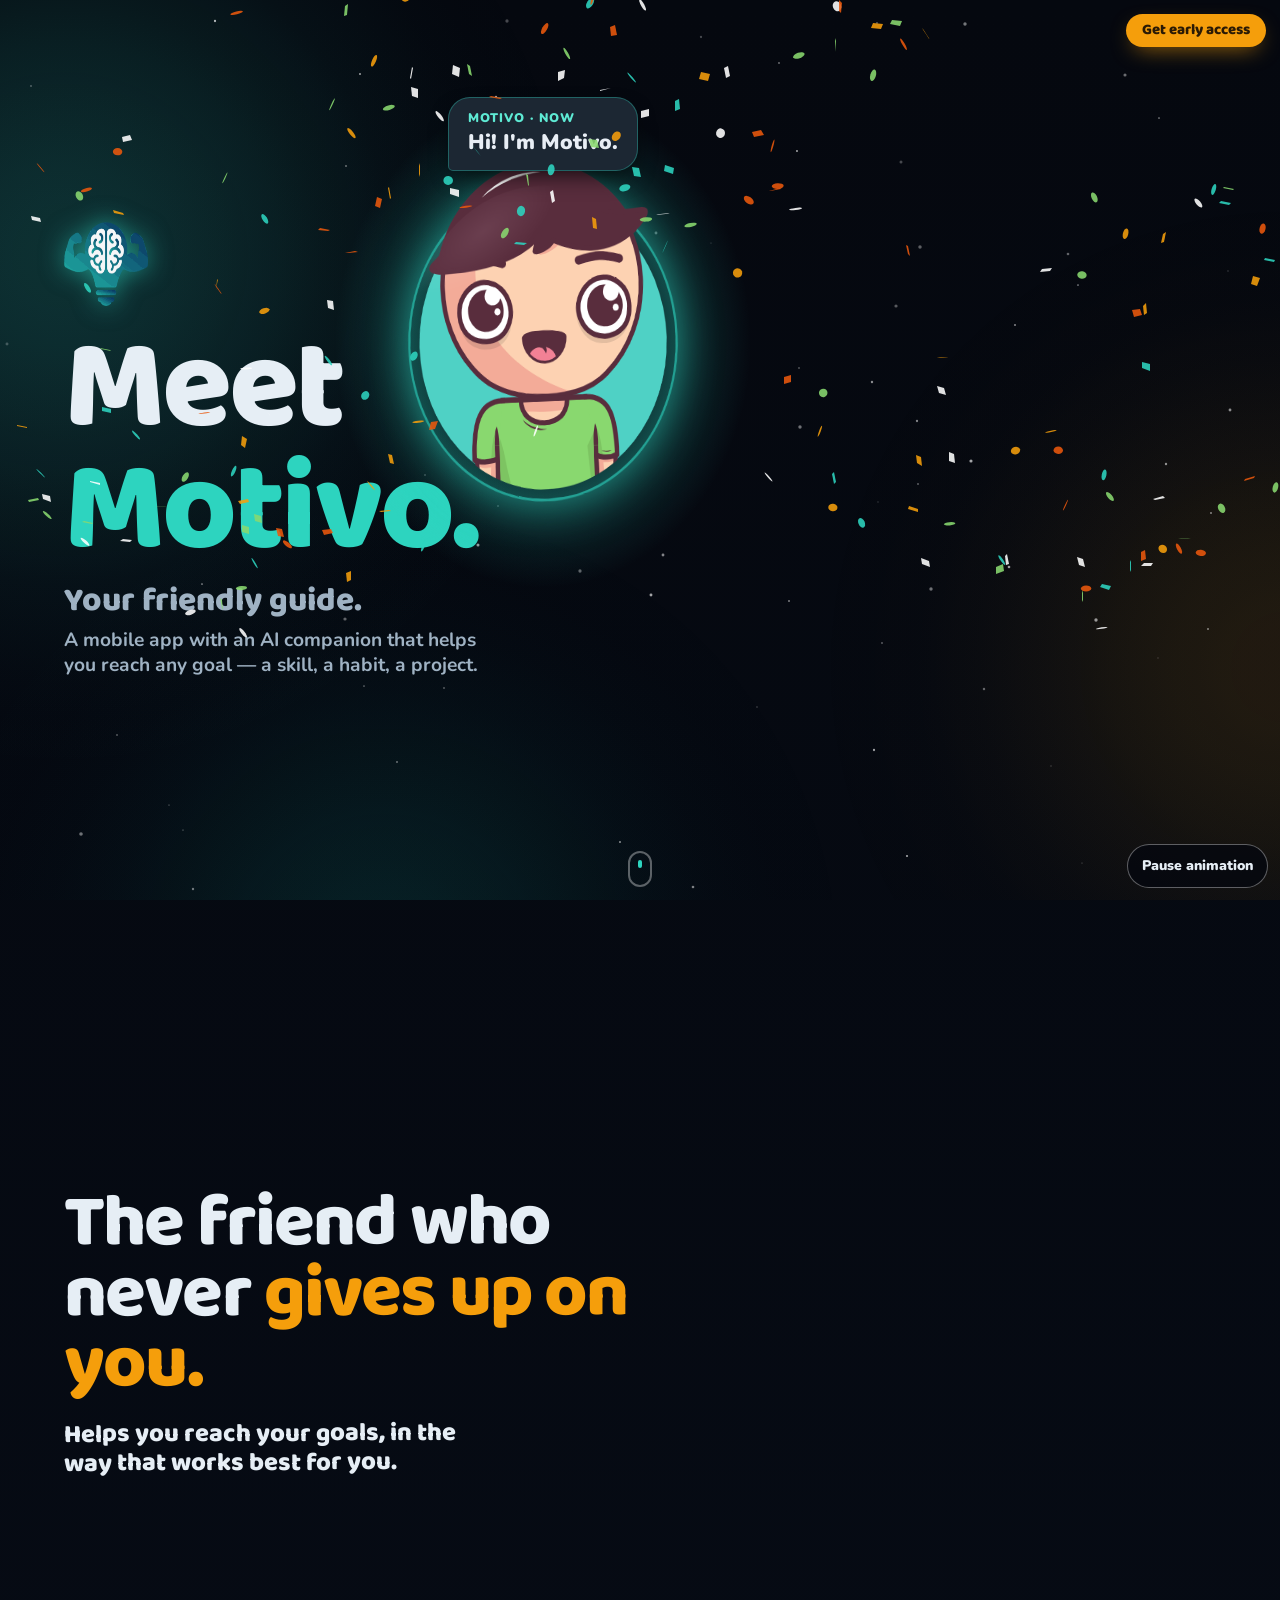
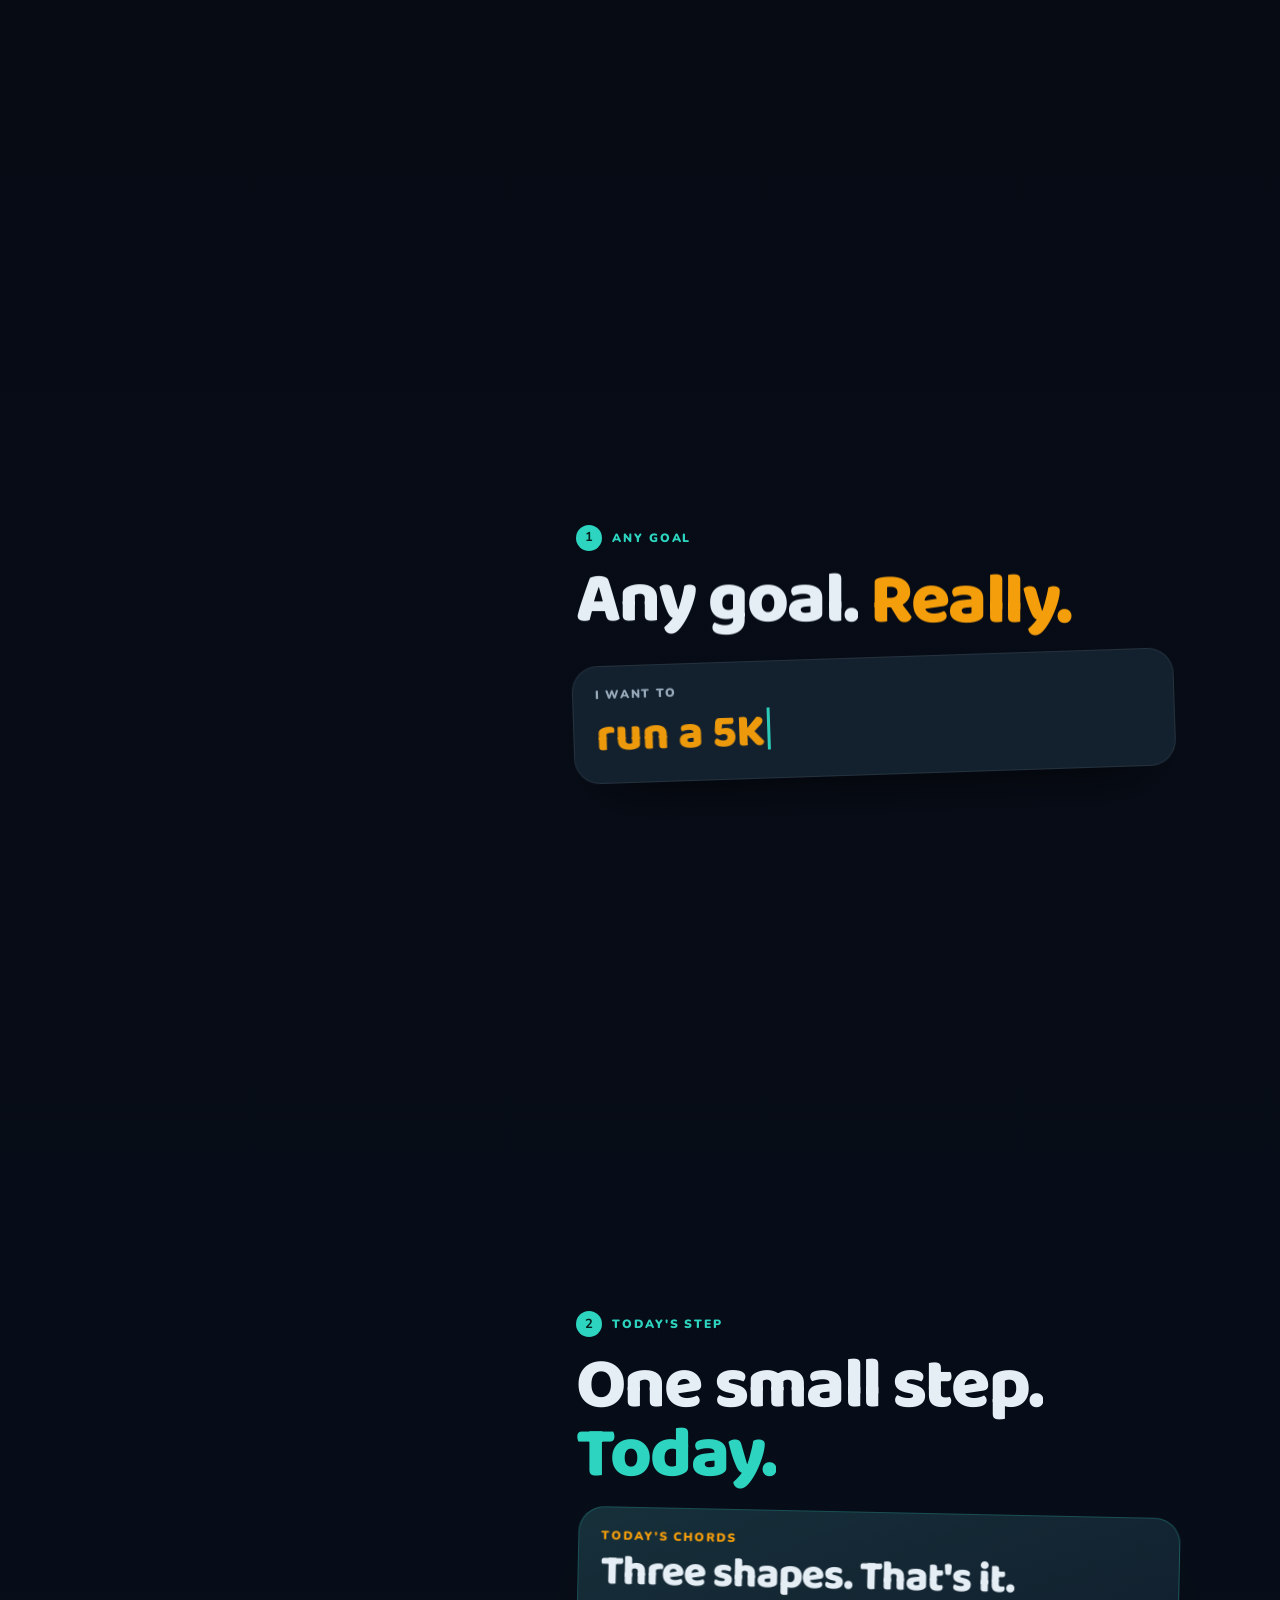
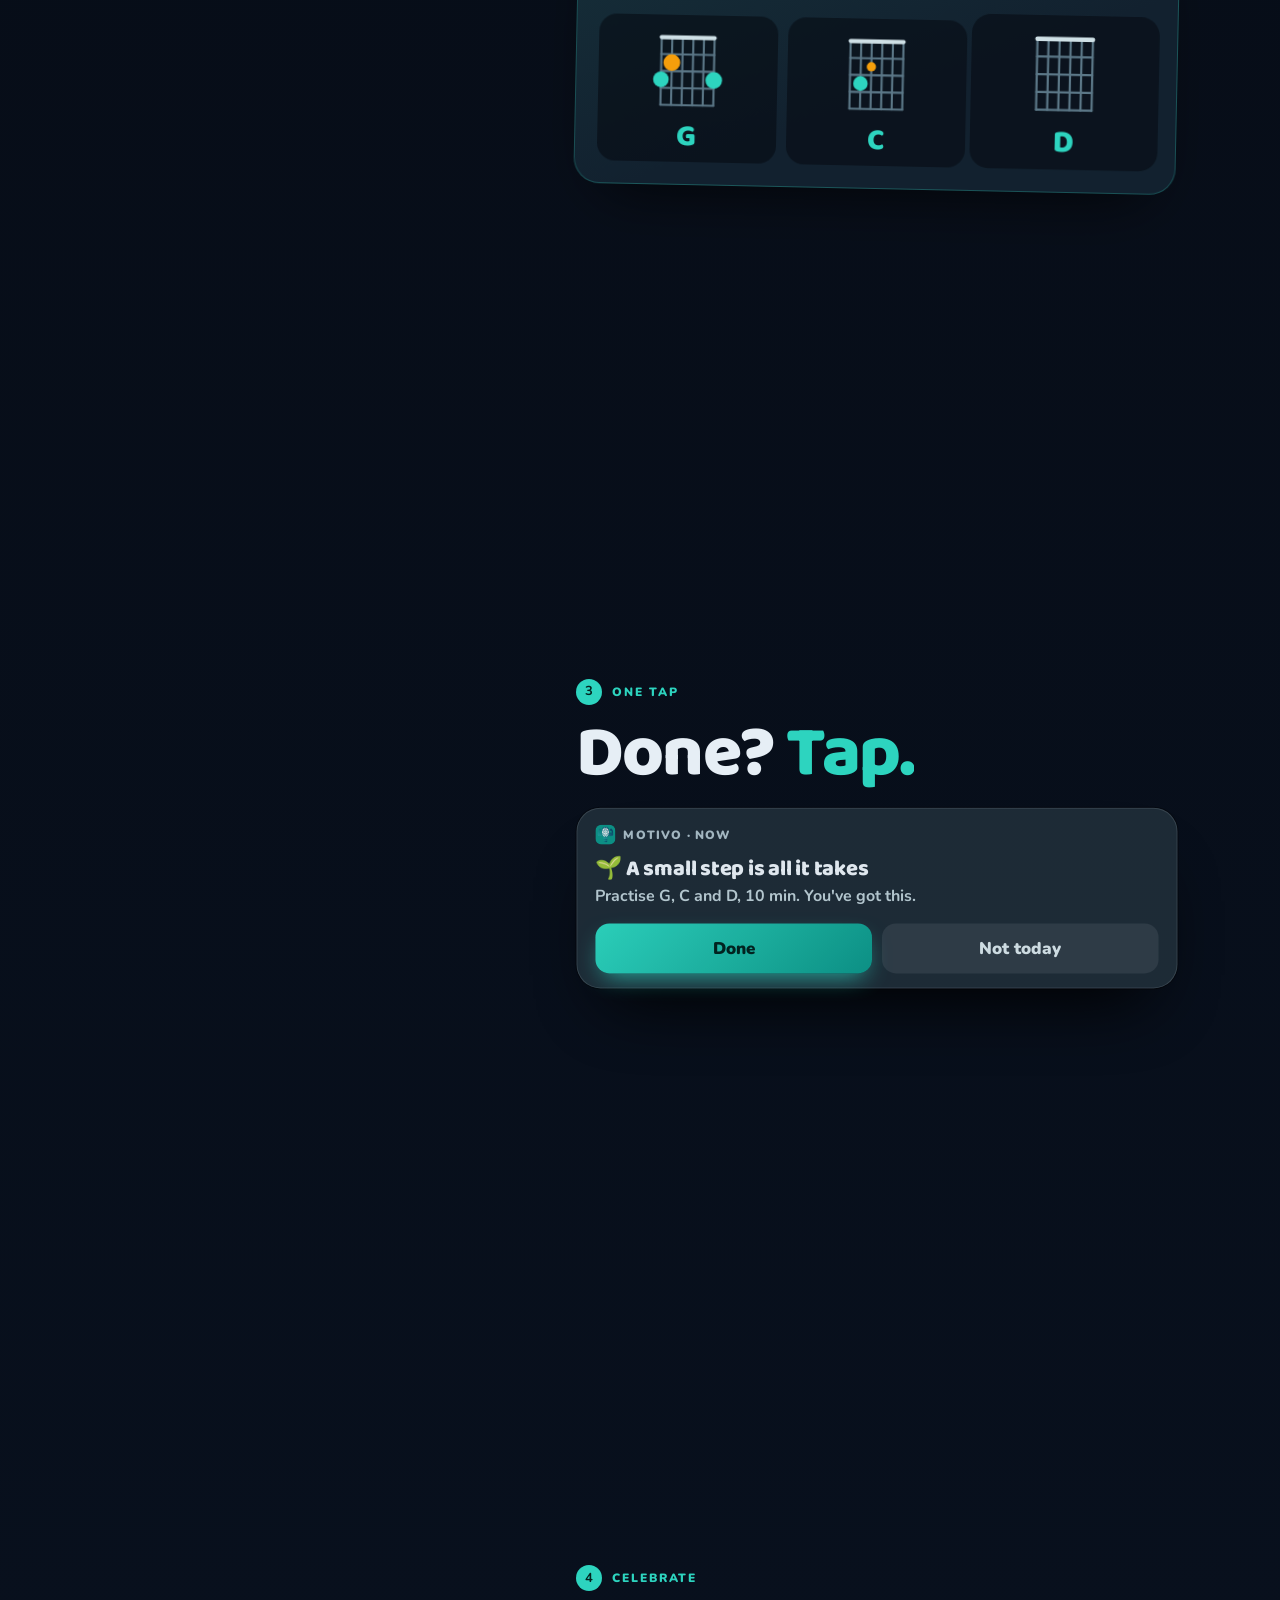
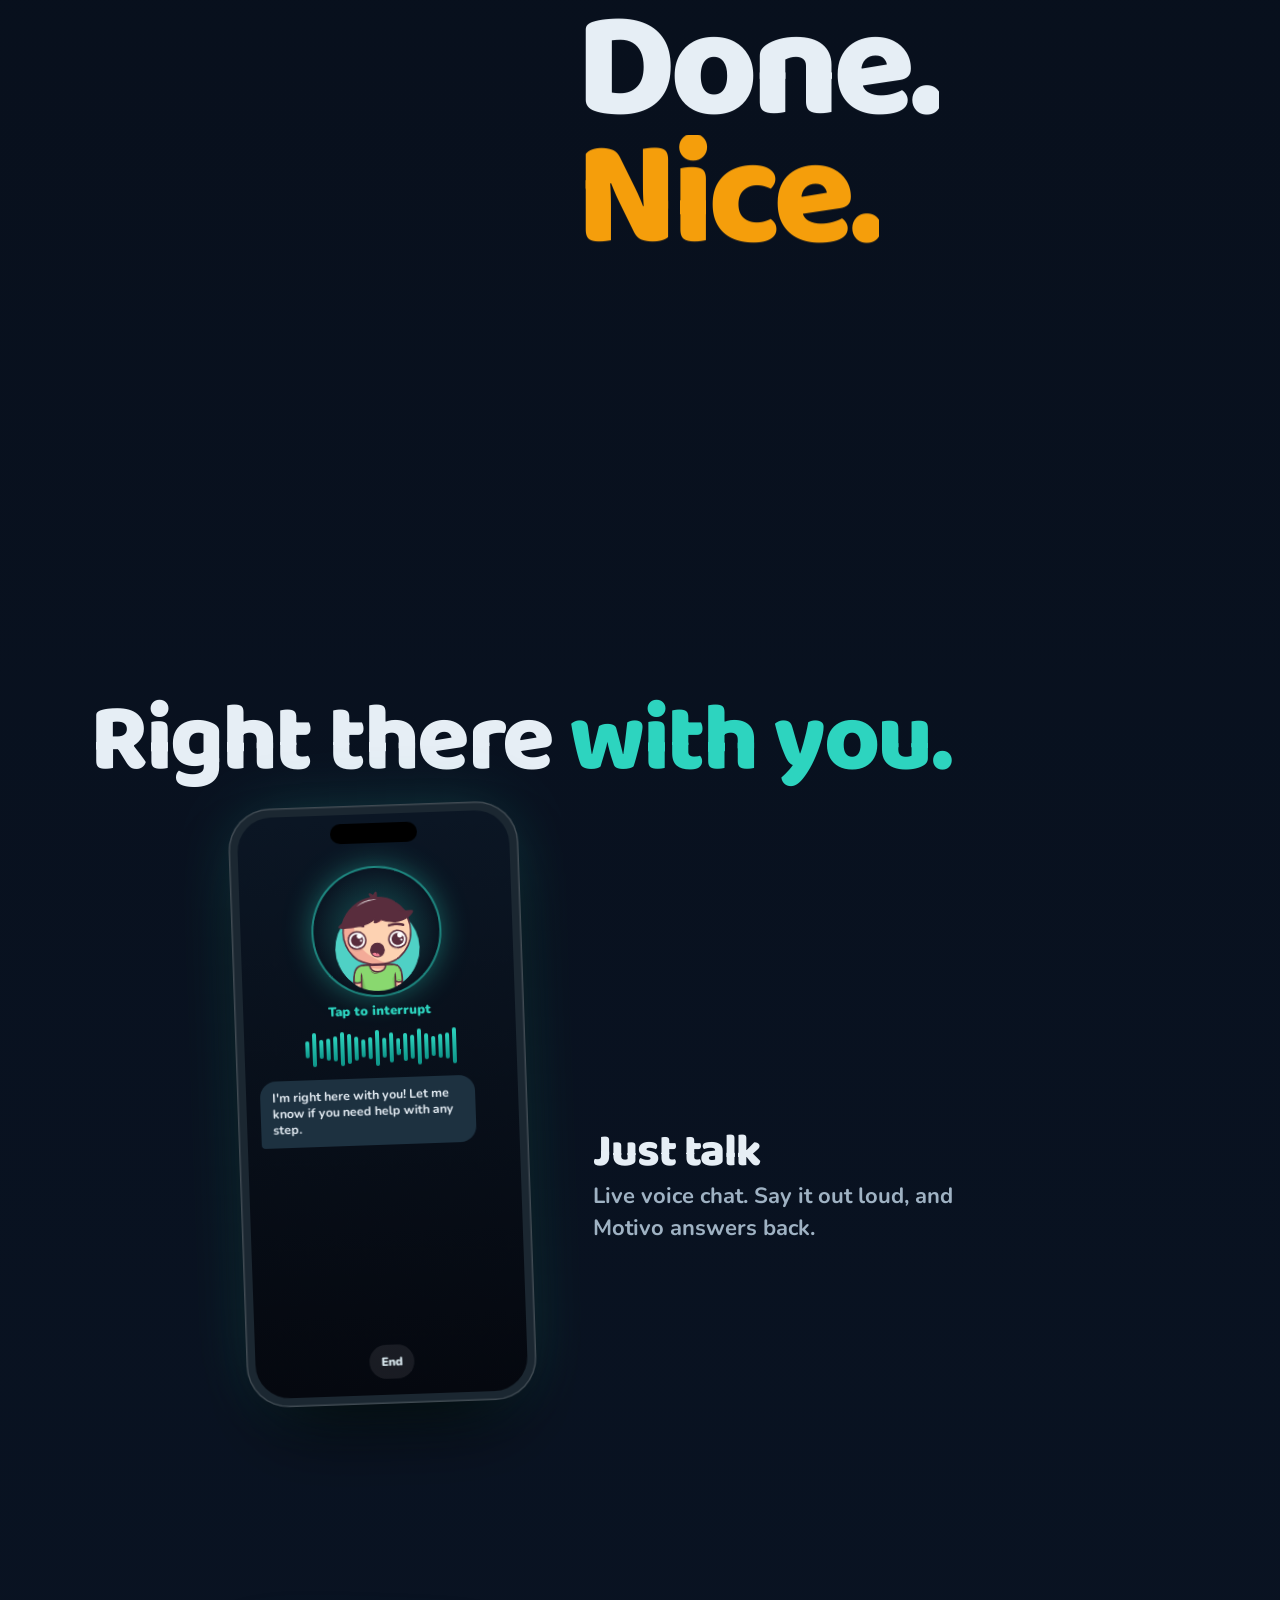
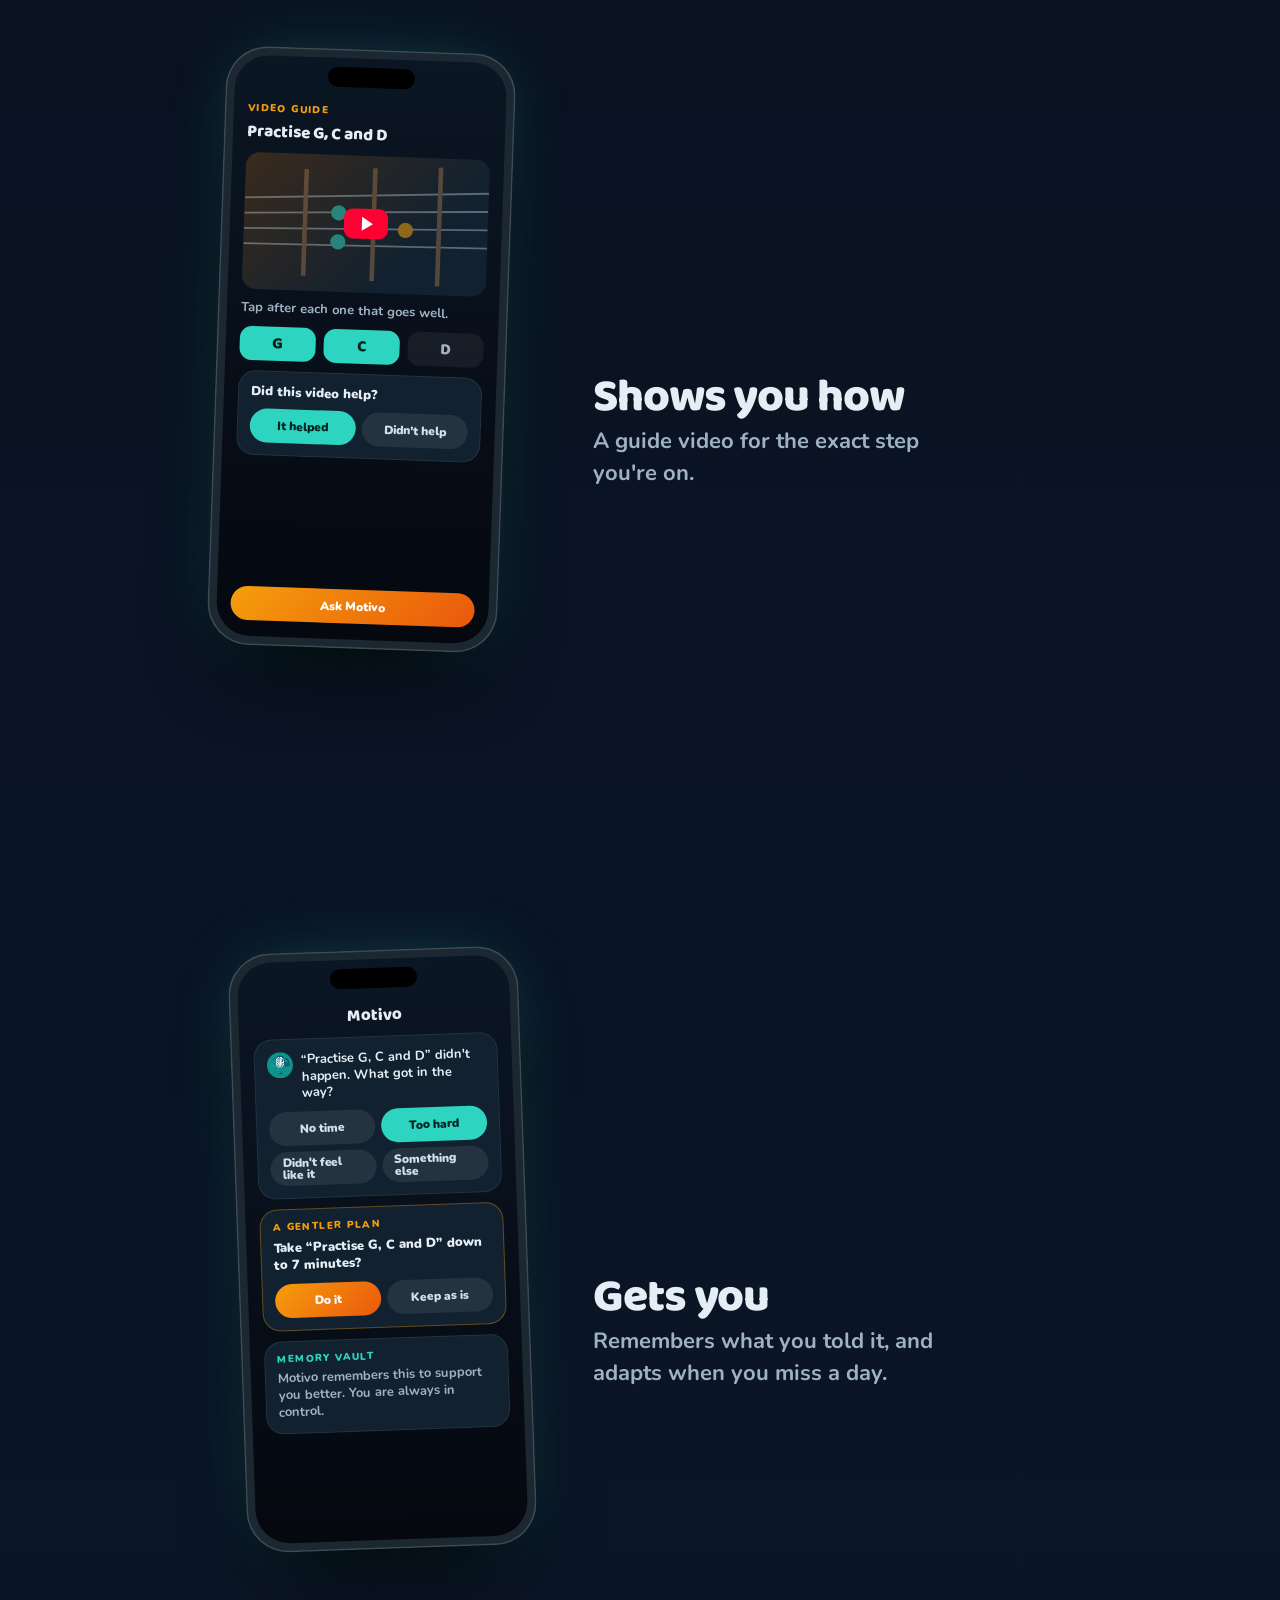
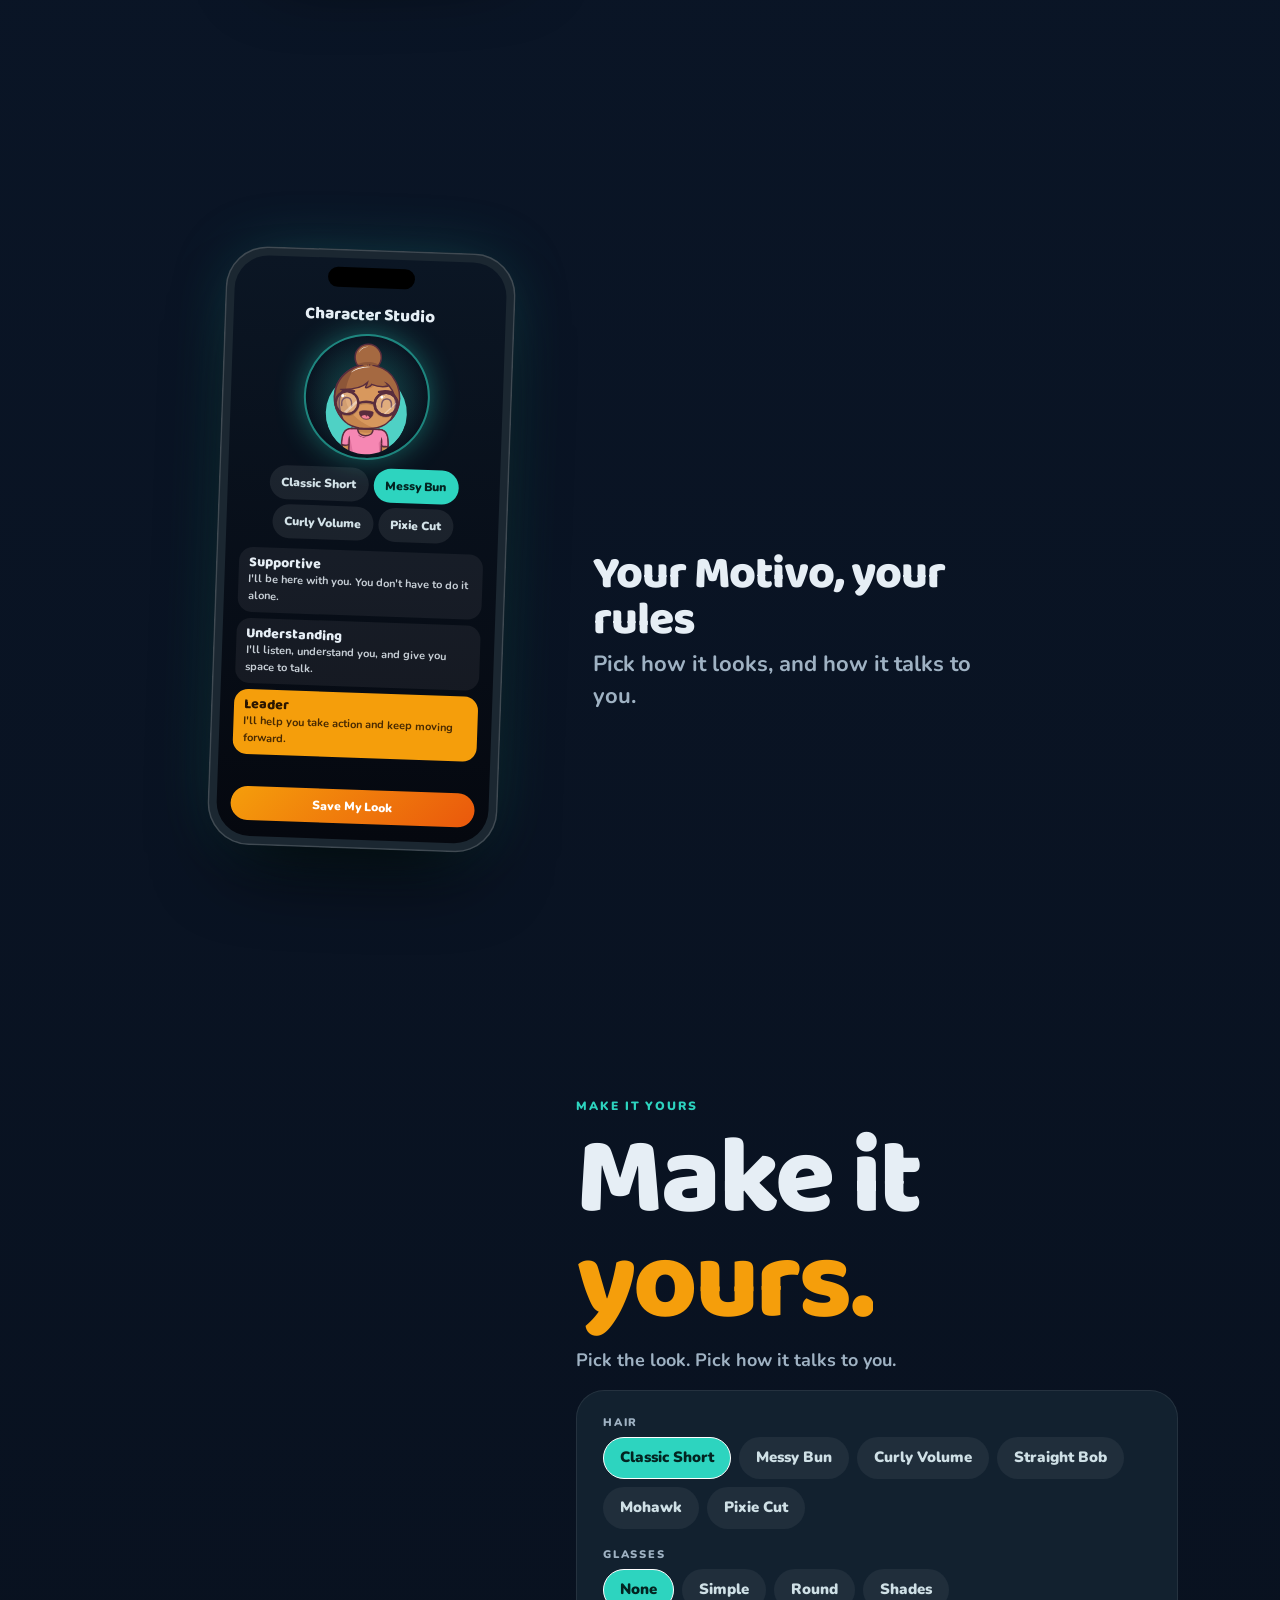
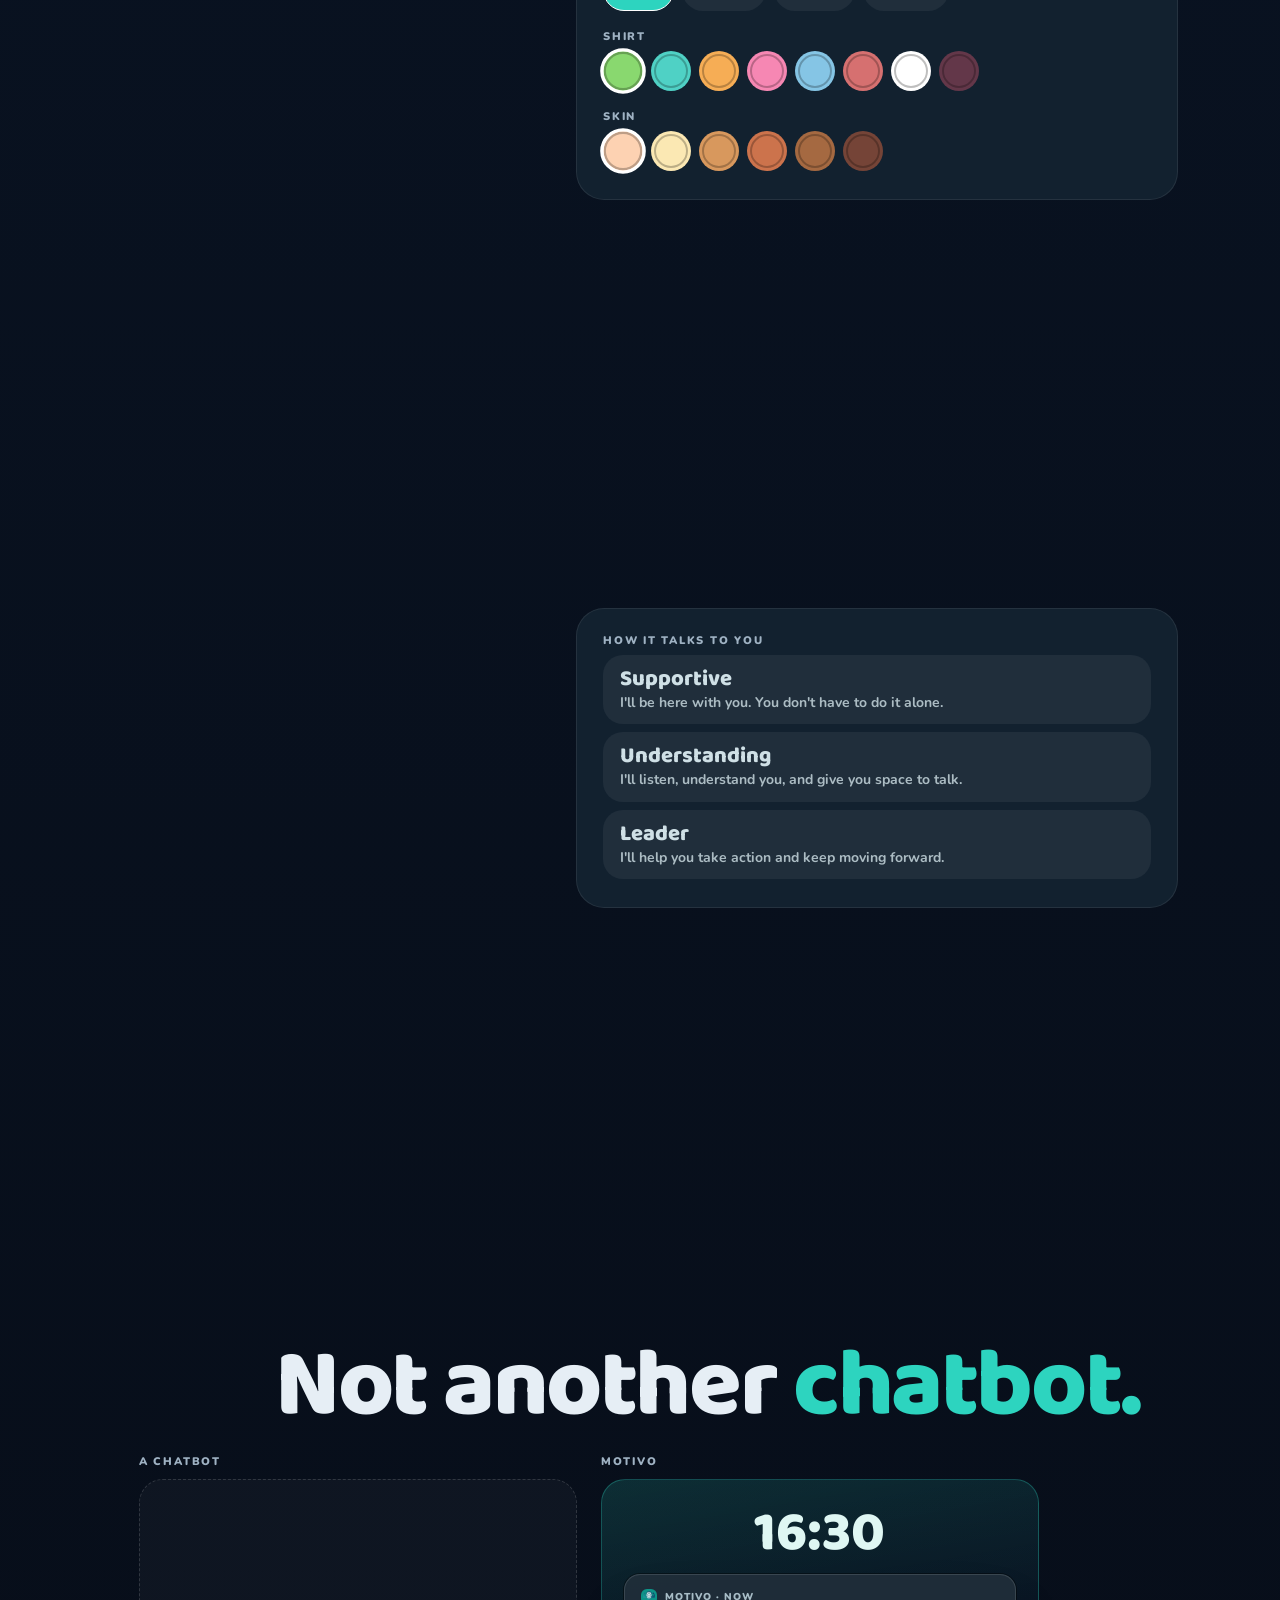
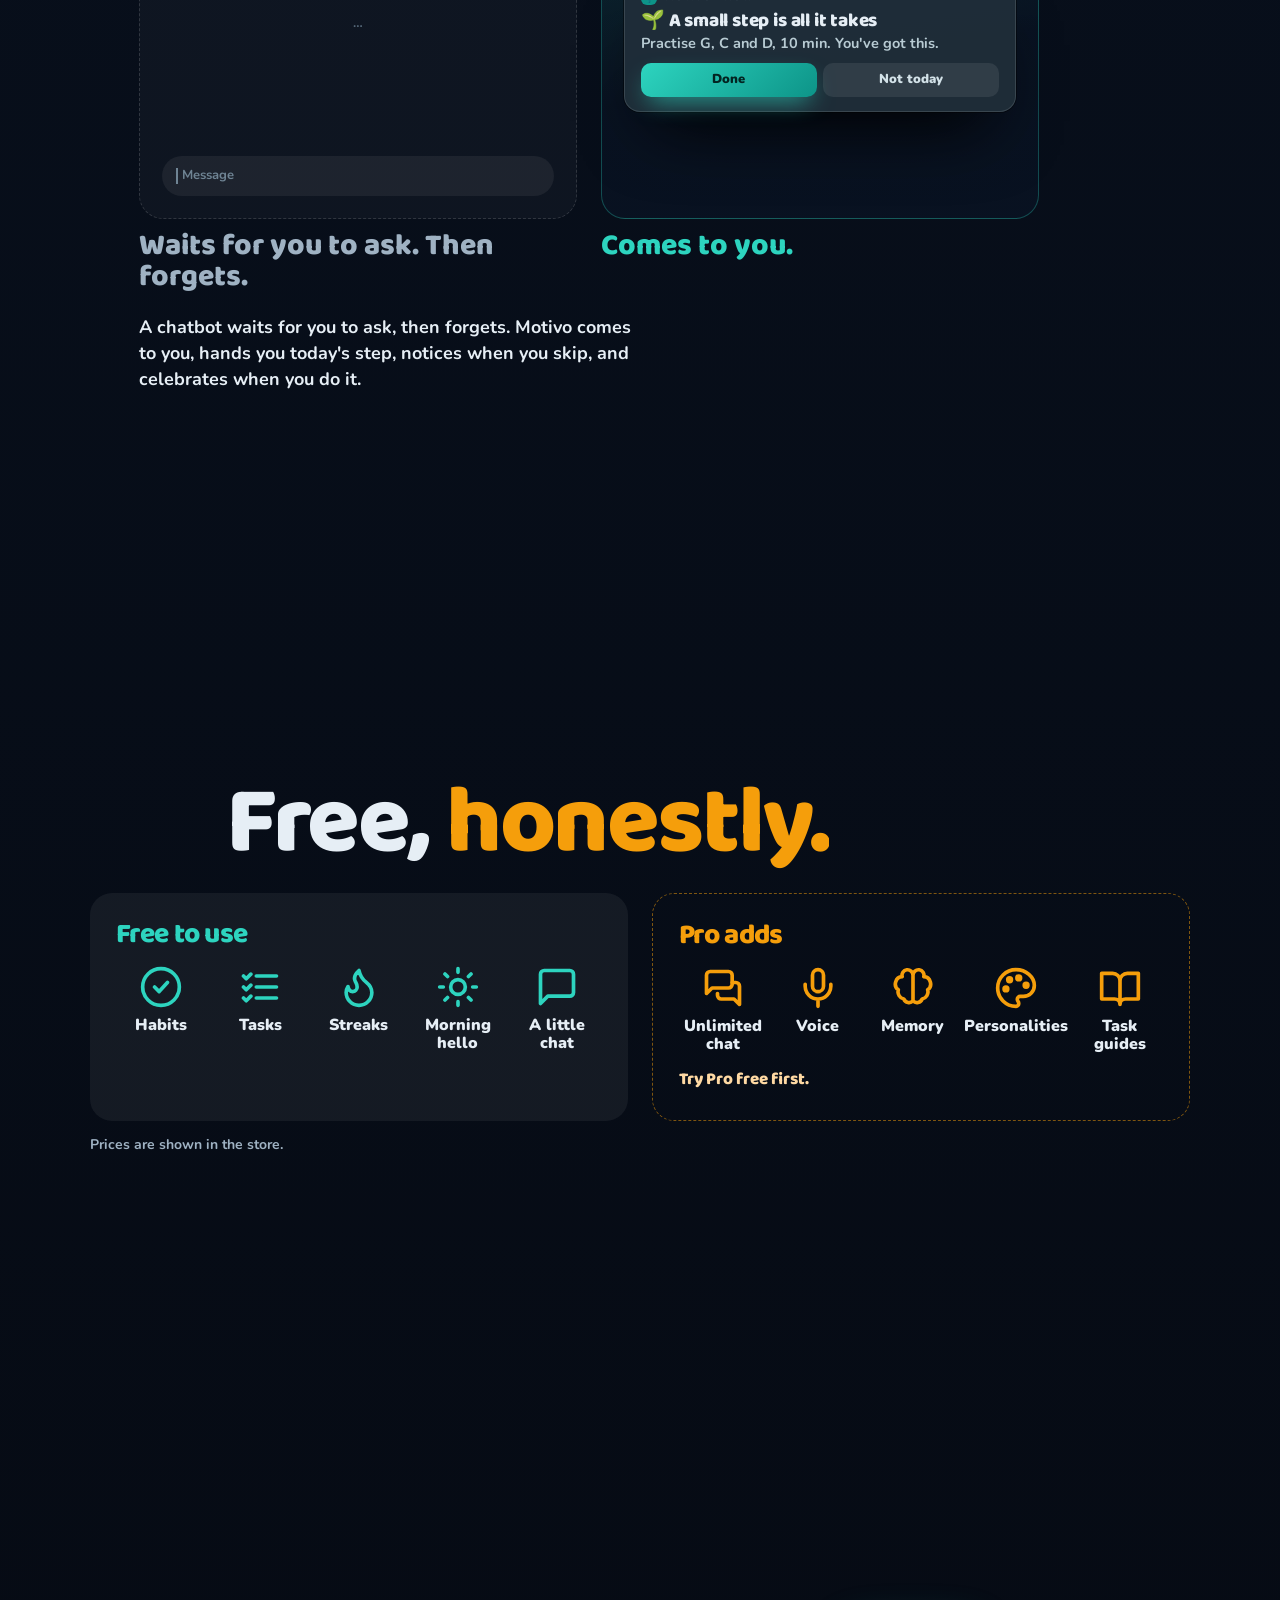
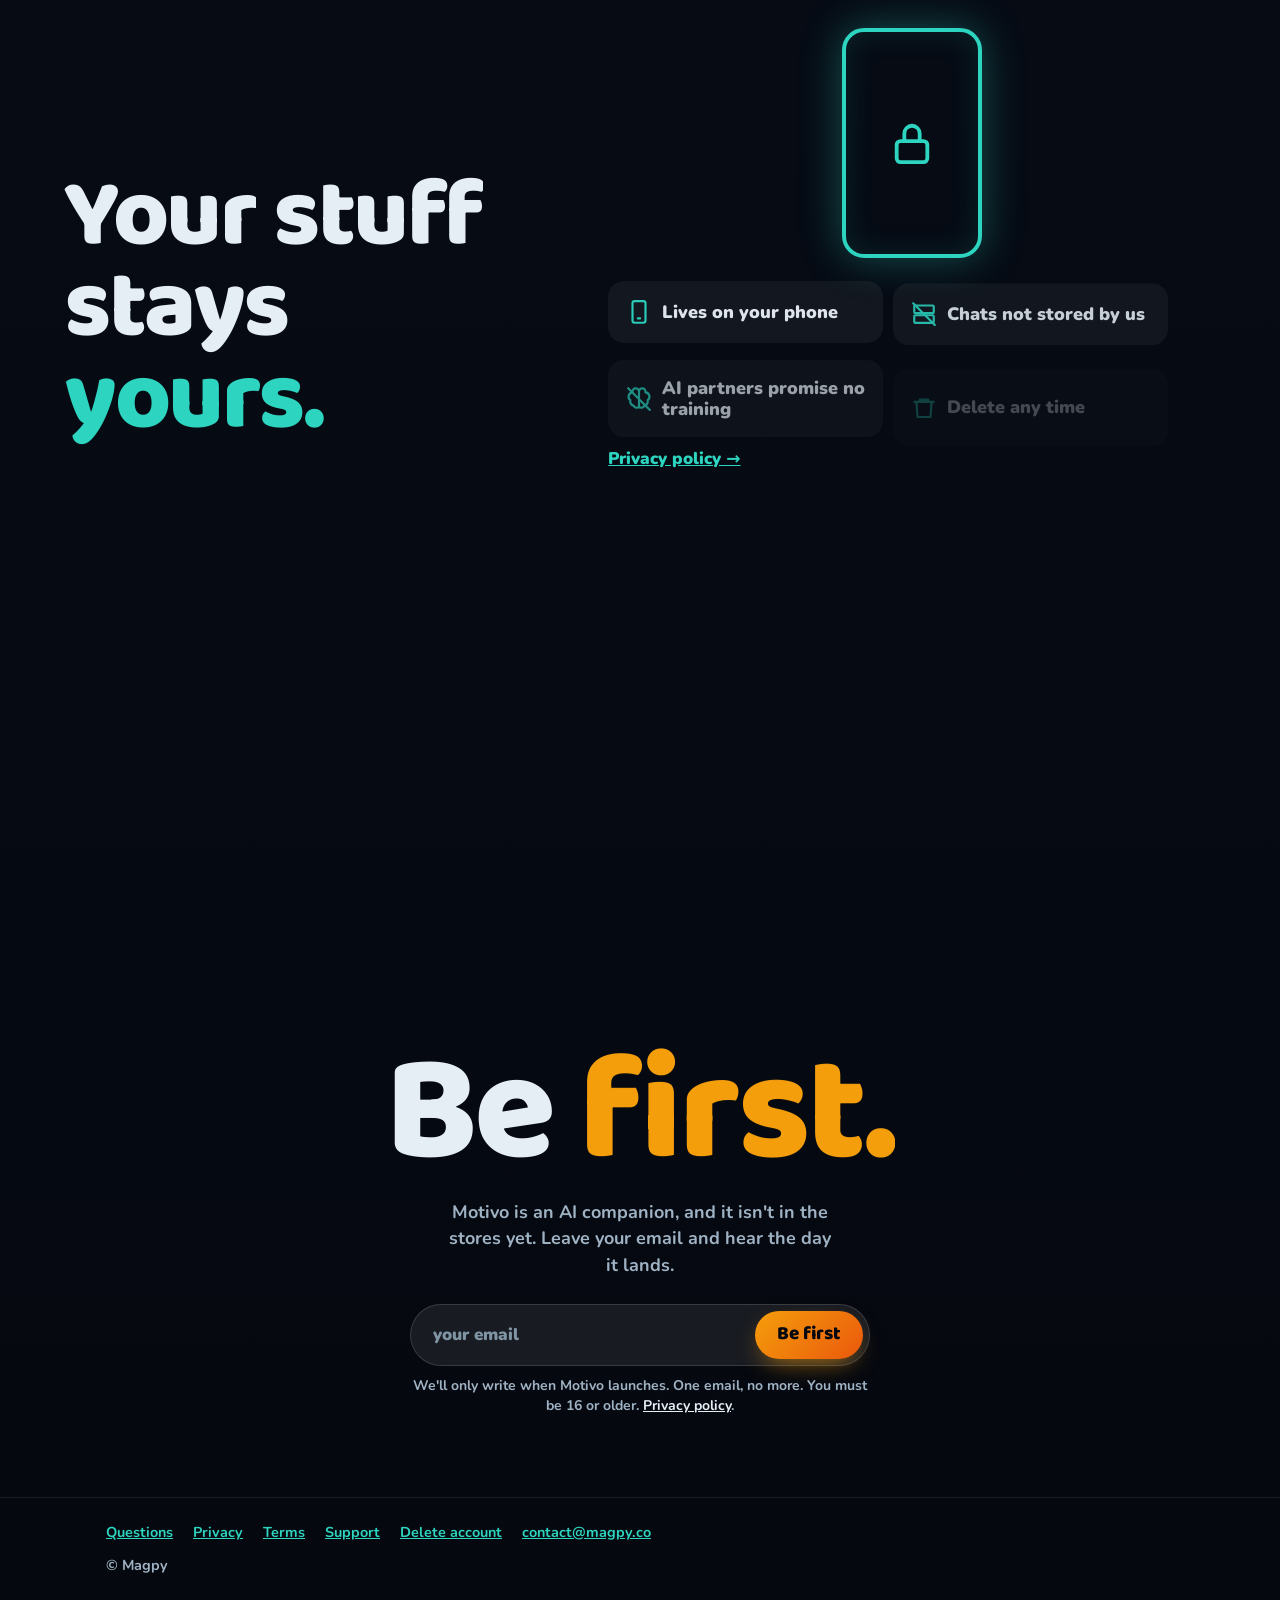
==== commit 4c29dd52: "fix(site): the background glows no longer freeze iPhone Safari for 15 seconds Their 90px CSS blur st" ====
--- a/index.html
+++ b/index.html
@@ -178,10 +178,12 @@
 
 /* Sky */
 .sky { position: fixed; inset: 0; z-index: 0; pointer-events: none; overflow: hidden; }
-.sky i { position: absolute; border-radius: 50%; filter: blur(90px); }
-.sky .g1 { width: 60vmax; height: 60vmax; left: -25vmax; top: -10vmax; background: radial-gradient(closest-side, rgba(45, 212, 191, .28), transparent); }
-.sky .g2 { width: 55vmax; height: 55vmax; right: -28vmax; top: 35vh; background: radial-gradient(closest-side, rgba(245, 158, 11, .17), transparent); }
-.sky .g3 { width: 50vmax; height: 50vmax; left: 5vmax; bottom: -30vmax; background: radial-gradient(closest-side, rgba(13, 148, 136, .25), transparent); }
+/* The glows' soft fade is painted by the script beside them in the page, as a 90px blur would draw it: iPhone Safari
+   freezes the whole page for ~15s drawing a real blur that large. The padding is room for the fade beyond each glow's edge. */
+.sky i { position: absolute; border-radius: 50%; box-sizing: content-box; padding: 270px; margin: -270px; background: radial-gradient(closest-side, rgba(var(--rgb), var(--a)), transparent); }
+.sky .g1 { width: 60vmax; height: 60vmax; left: -25vmax; top: -10vmax; --rgb: 45, 212, 191; --a: .28; }
+.sky .g2 { width: 55vmax; height: 55vmax; right: -28vmax; top: 35vh; --rgb: 245, 158, 11; --a: .17; }
+.sky .g3 { width: 50vmax; height: 50vmax; left: 5vmax; bottom: -30vmax; --rgb: 13, 148, 136; --a: .25; }
 .sky b { position: absolute; width: 2px; height: 2px; background: #fff; border-radius: 50%; opacity: .5; animation: tw 4s ease-in-out infinite; }
 @keyframes tw { 50% { opacity: .08; transform: scale(.6); } }
 
@@ -546,6 +548,31 @@
 </head>
 <body class="landing">
   <div class="sky" id="sky" aria-hidden="true"><i class="g1"></i><i class="g2"></i><i class="g3"></i></div>
+  <script>
+    // The background glows, painted as the fade a 90px blur would make of them, without a blur: iPhone Safari freezes ~15s drawing one.
+    (() => {
+      const SIGMA = 90, REACH = 3 * SIGMA, STOPS = 28;
+      // e^-x·I0(x), Abramowitz & Stegun 9.8.1–2
+      const i0e = (x) => {
+        if (x < 3.75) { const t = (x / 3.75) ** 2; return Math.exp(-x) * (1 + t * (3.5156229 + t * (3.0899424 + t * (1.2067492 + t * (.2659732 + t * (.0360768 + t * .0045813)))))); }
+        const t = 3.75 / x; return (.39894228 + t * (.01328592 + t * (.00225319 + t * (-.00157565 + t * (.00916281 + t * (-.02057706 + t * (.02635537 + t * (-.01647633 + t * .00392377)))))))) / Math.sqrt(x);
+      };
+      // How strong the blurred glow is at distance r from its centre, for a glow that fades evenly to nothing at radius R.
+      const blurred = (r, R) => {
+        let sum = 0; const n = 240, d = R / n;
+        for (let k = 0; k < n; k++) { const p = (k + .5) * d; sum += (1 - p / R) * (p / SIGMA ** 2) * Math.exp(-((r - p) ** 2) / (2 * SIGMA ** 2)) * i0e((r * p) / SIGMA ** 2) * d; }
+        return sum;
+      };
+      const paint = () => {
+        for (const el of document.querySelectorAll(".sky i")) {
+          const [rgb, alpha] = [getComputedStyle(el).getPropertyValue("--rgb"), getComputedStyle(el).getPropertyValue("--a")], R = el.offsetWidth / 2 - REACH;
+          const stops = Array.from({ length: STOPS + 1 }, (_, k) => { const r = ((R + REACH) * k) / STOPS; return `rgba(${rgb}, ${(alpha * blurred(r, R)).toFixed(4)}) ${r.toFixed(1)}px`; });
+          el.style.background = `radial-gradient(circle closest-side, ${stops.join(", ")})`;
+        }
+      };
+      paint(); addEventListener("resize", paint);
+    })();
+  </script>
 
   <!-- The character: one live Motivo that travels with the reader from section to section. -->
   <div id="mo" aria-hidden="true" hidden>
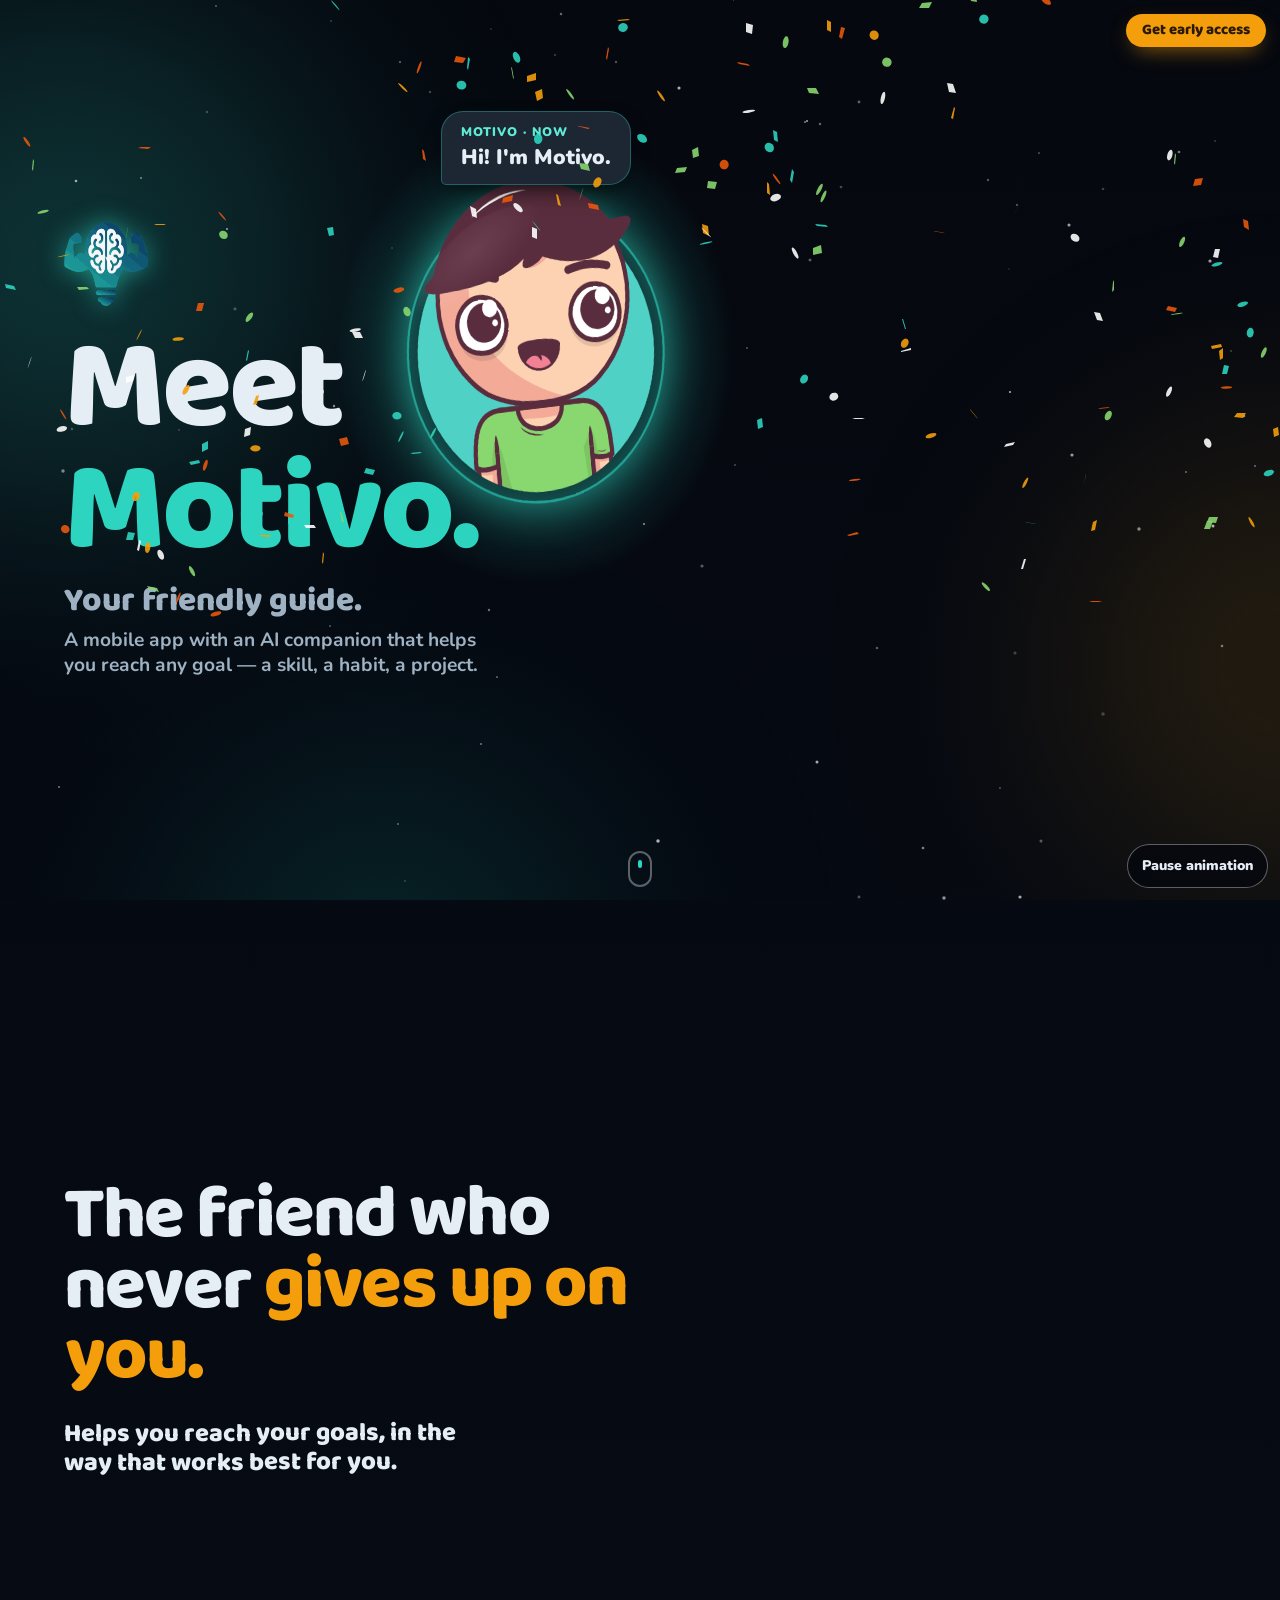
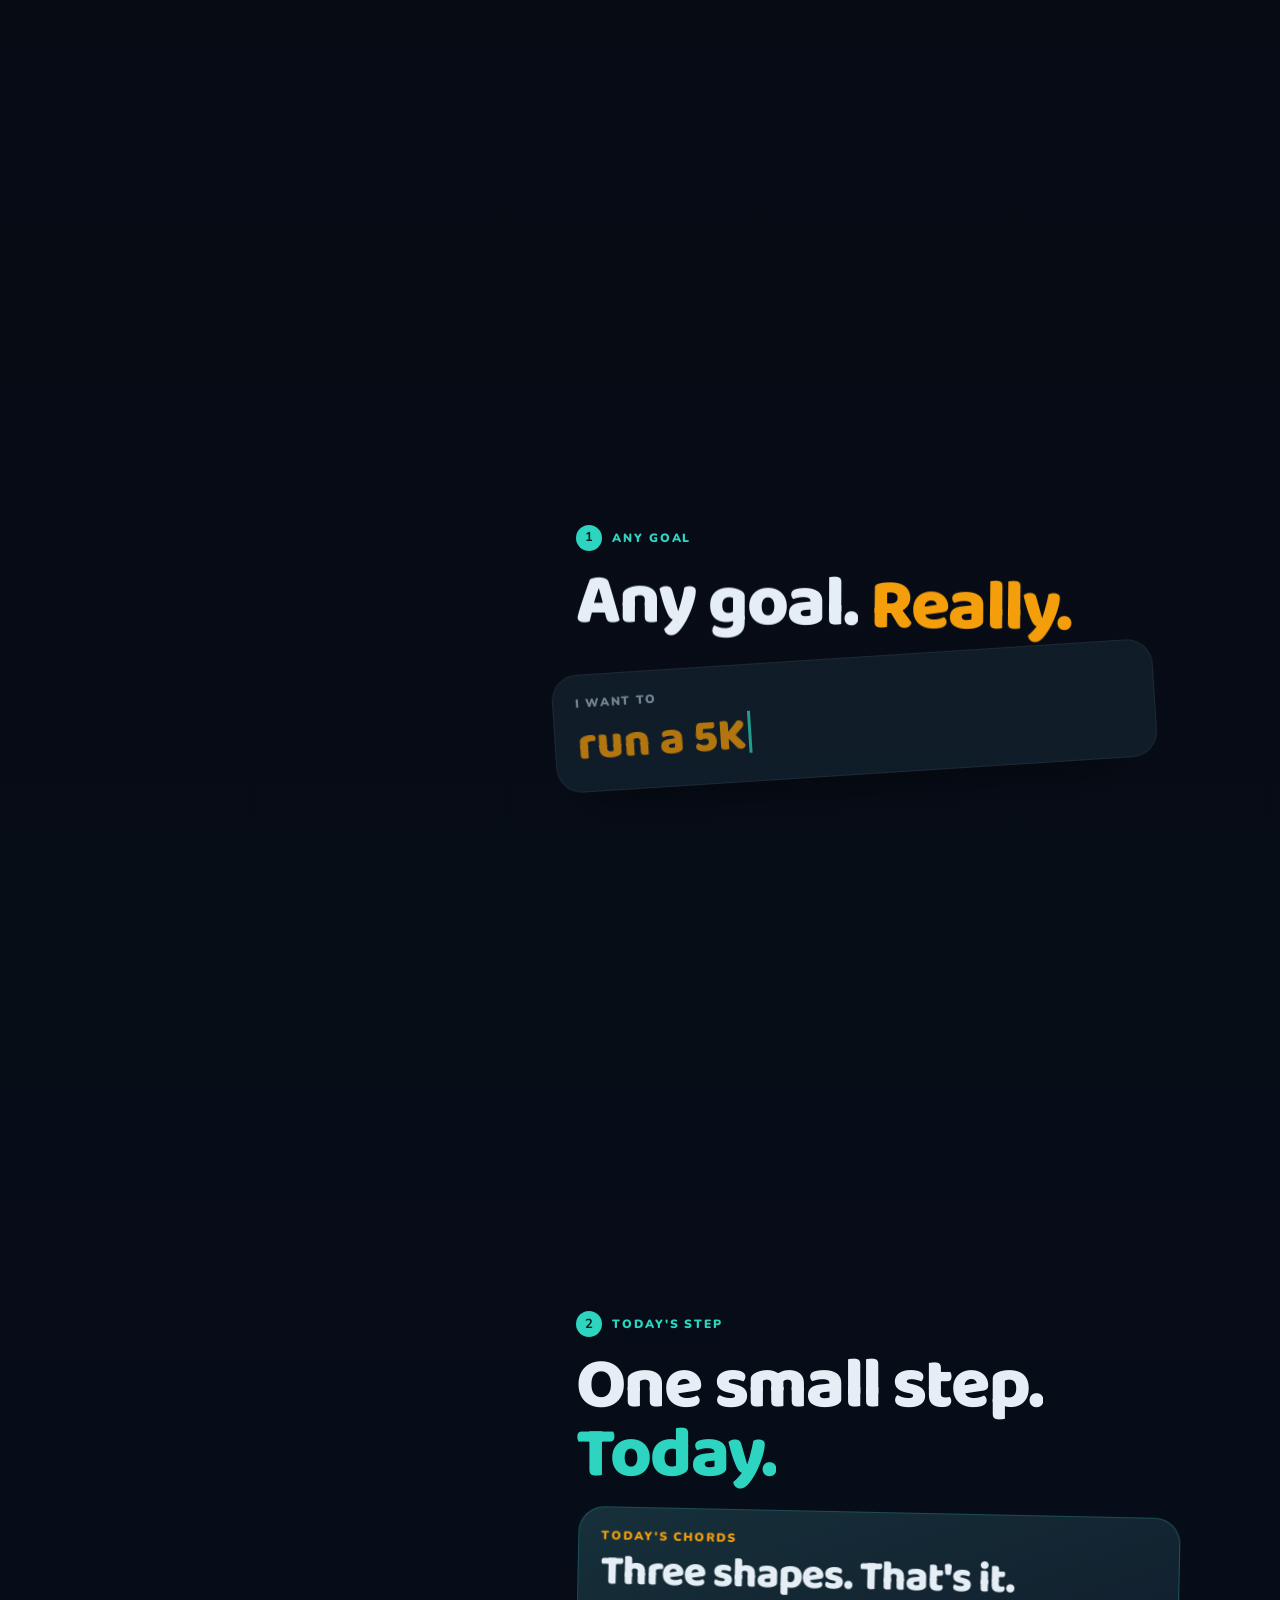
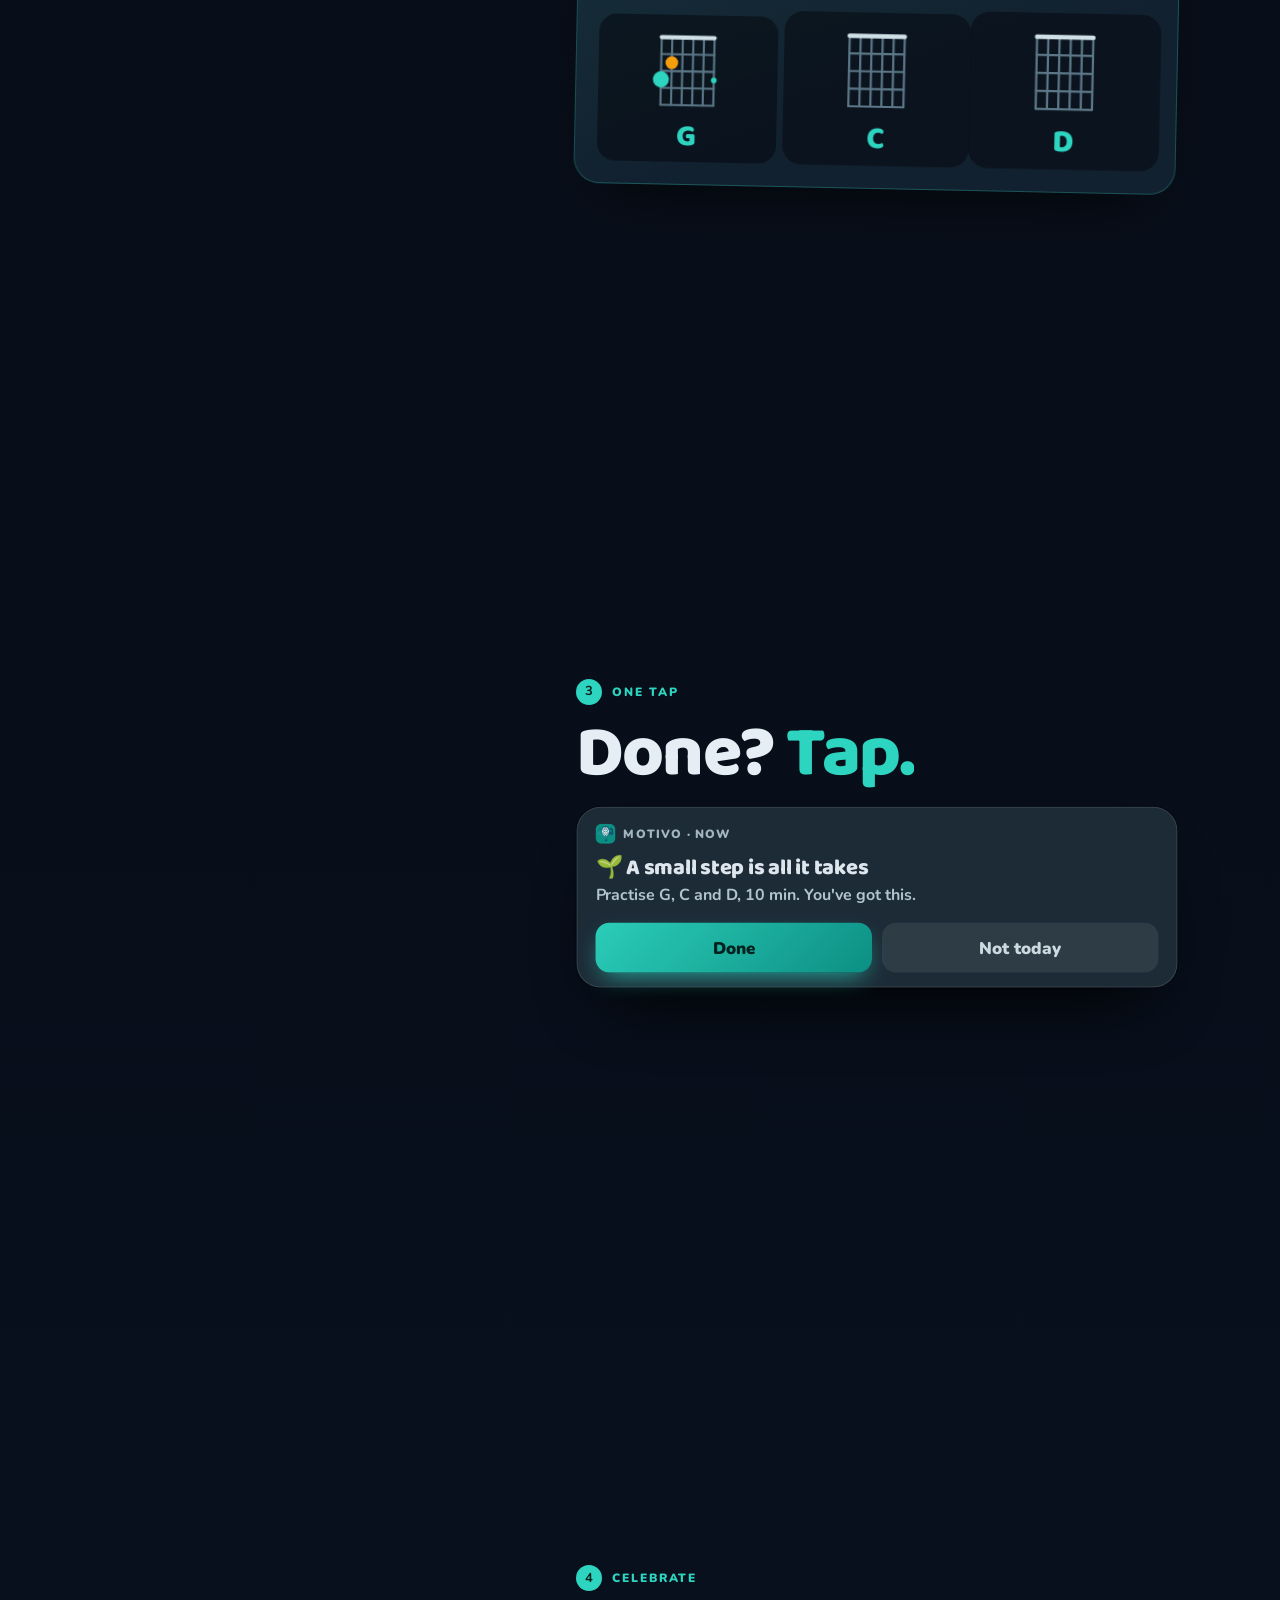
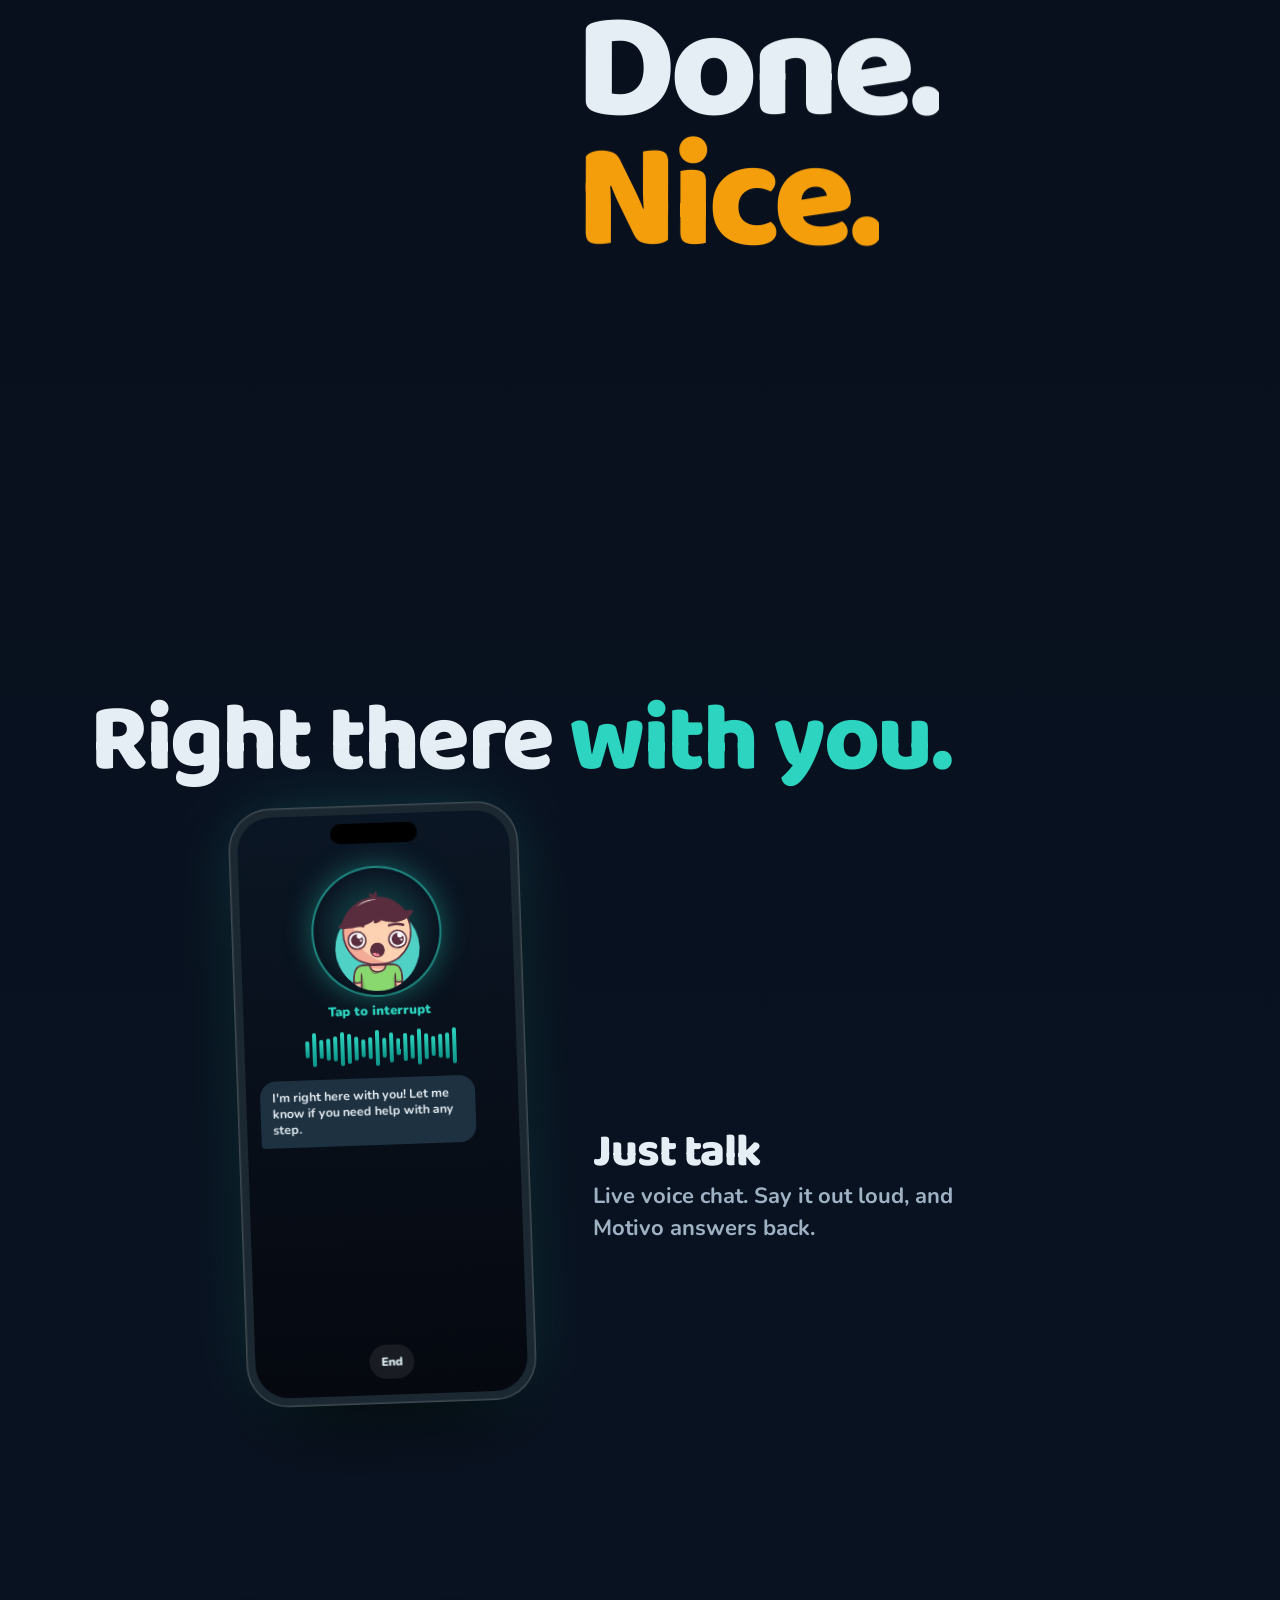
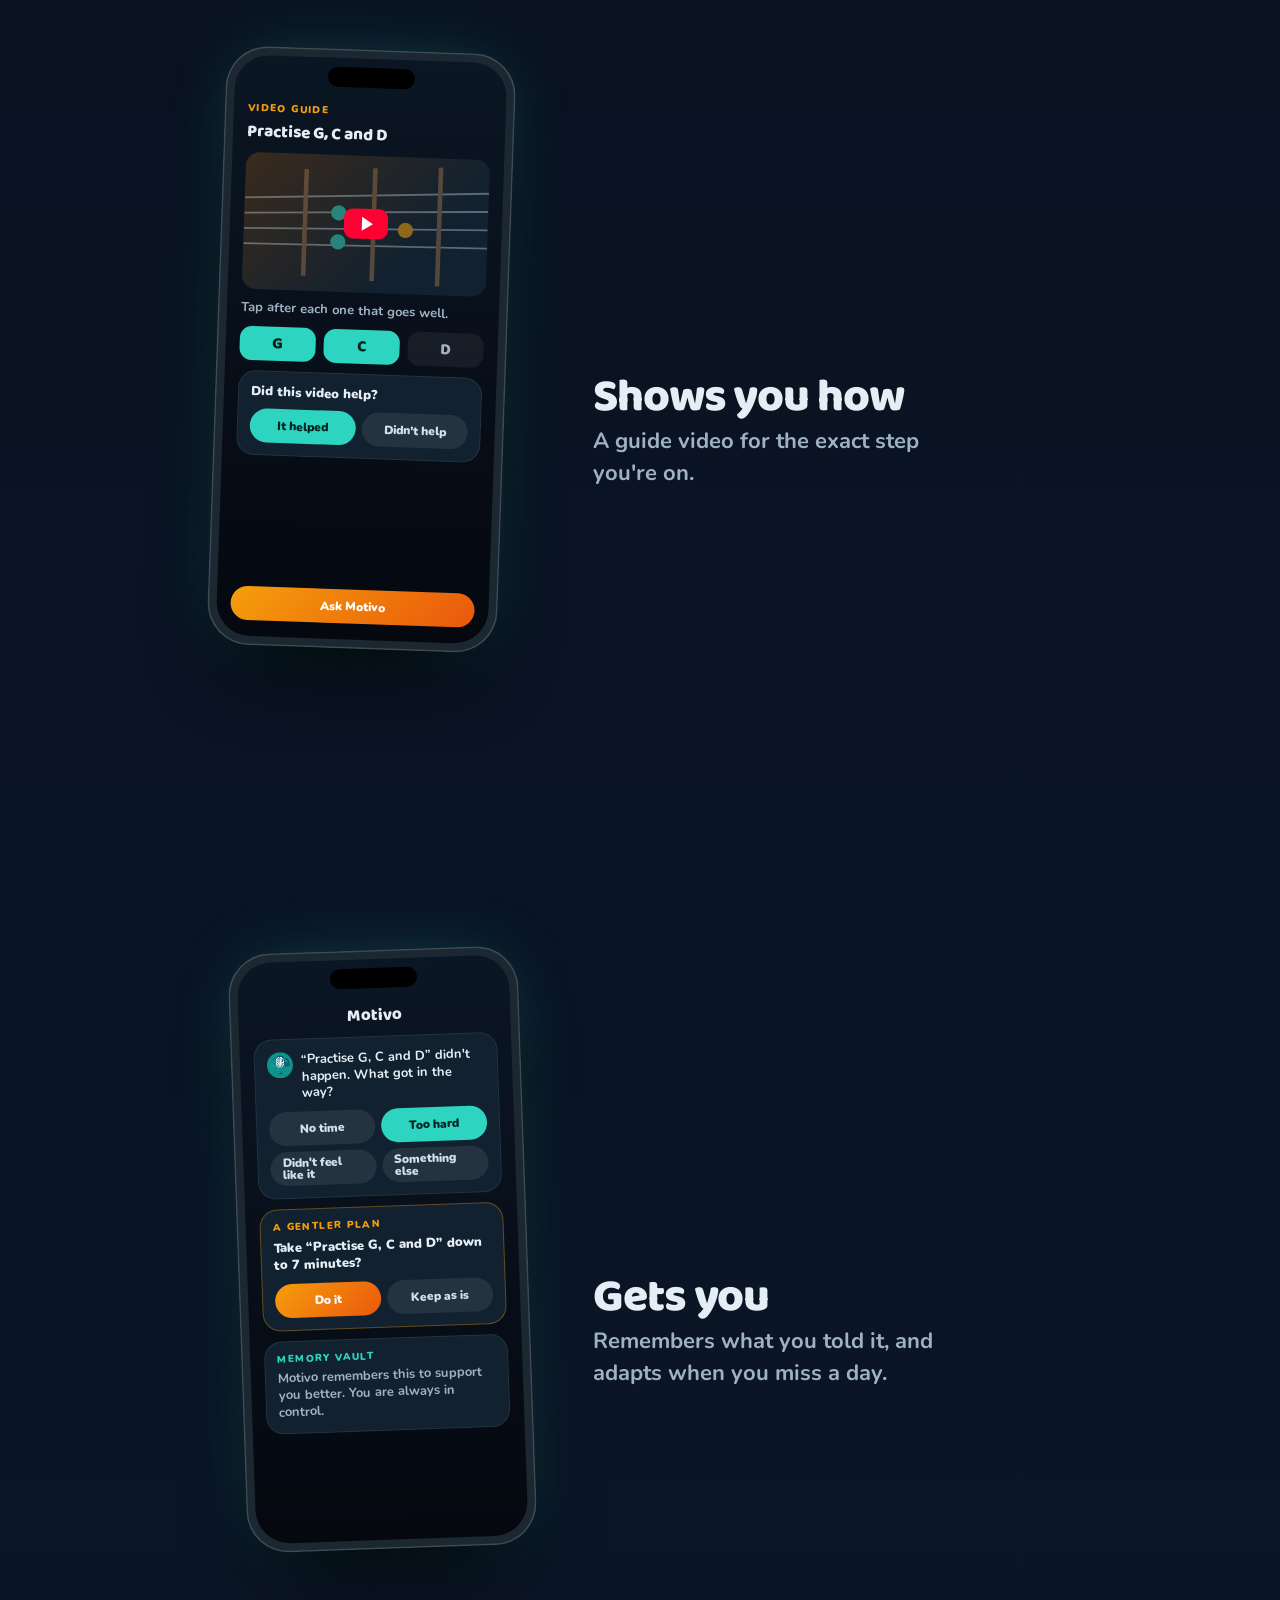
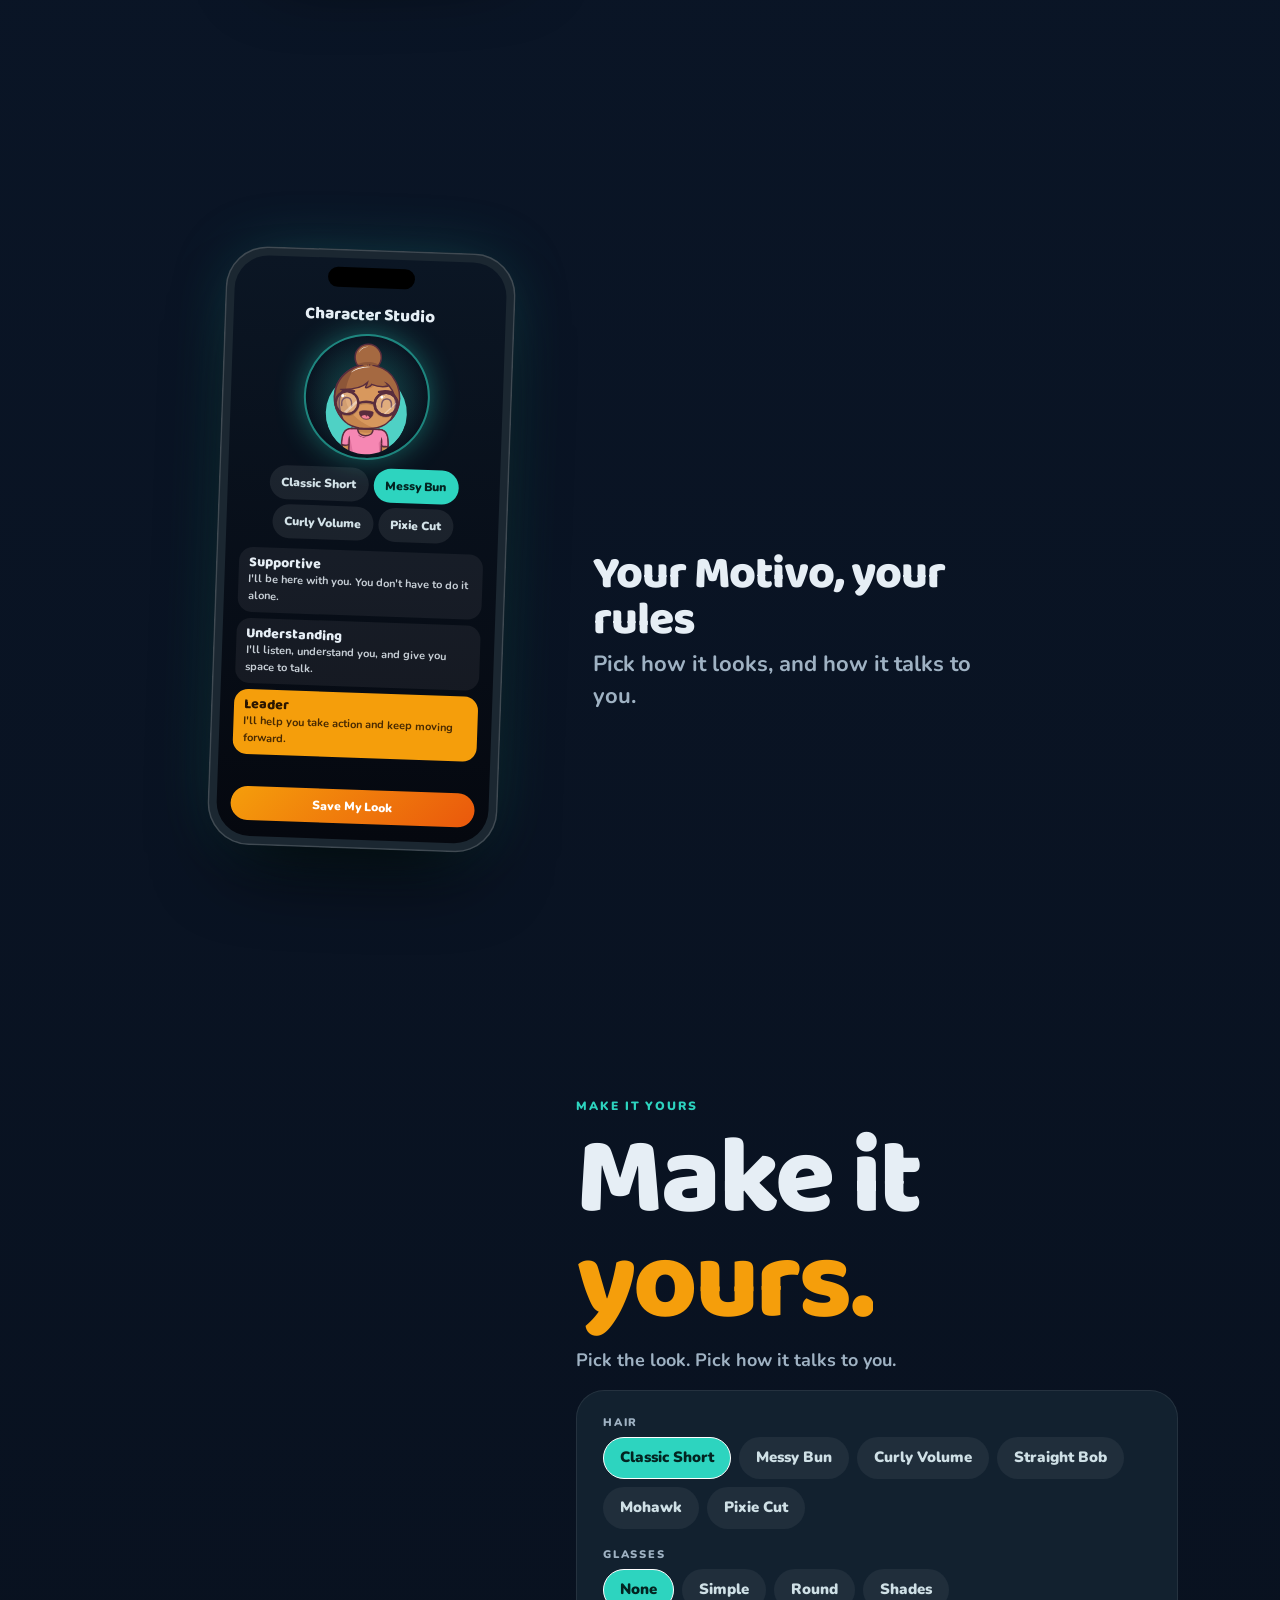
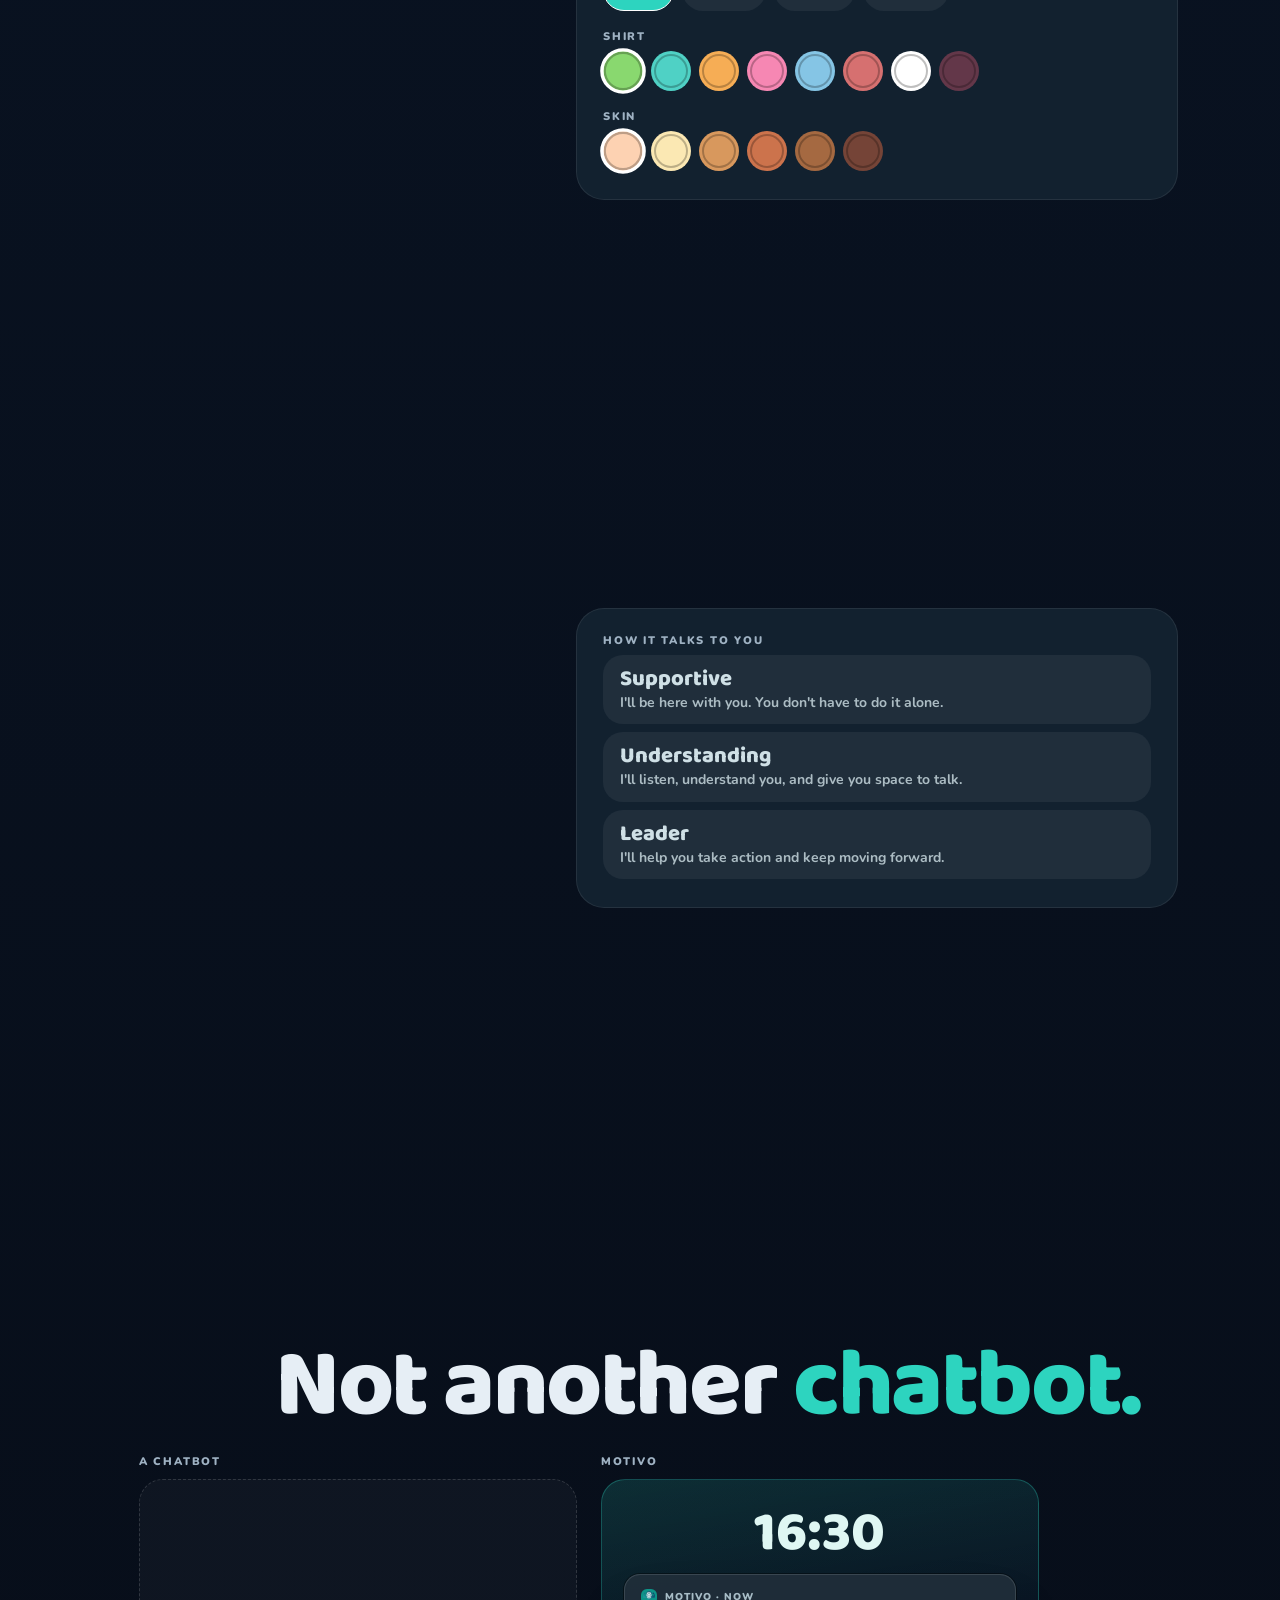
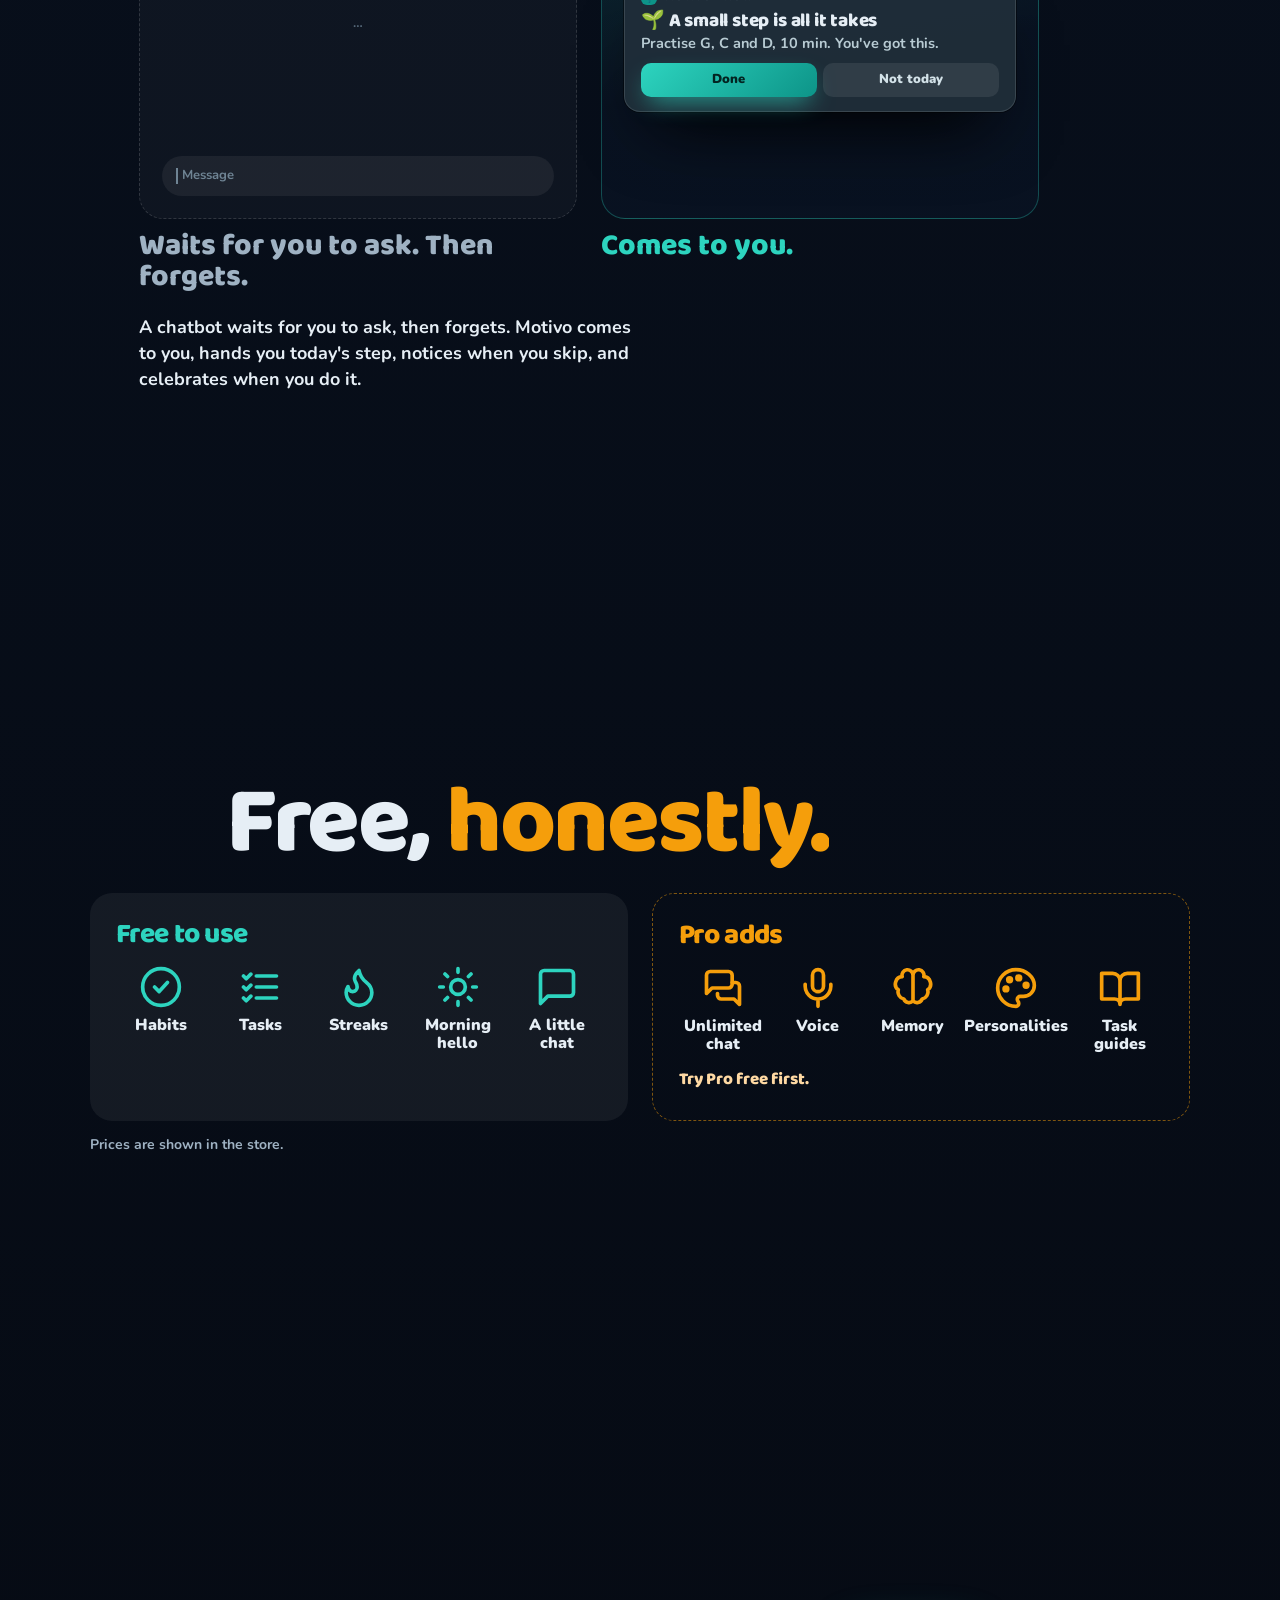
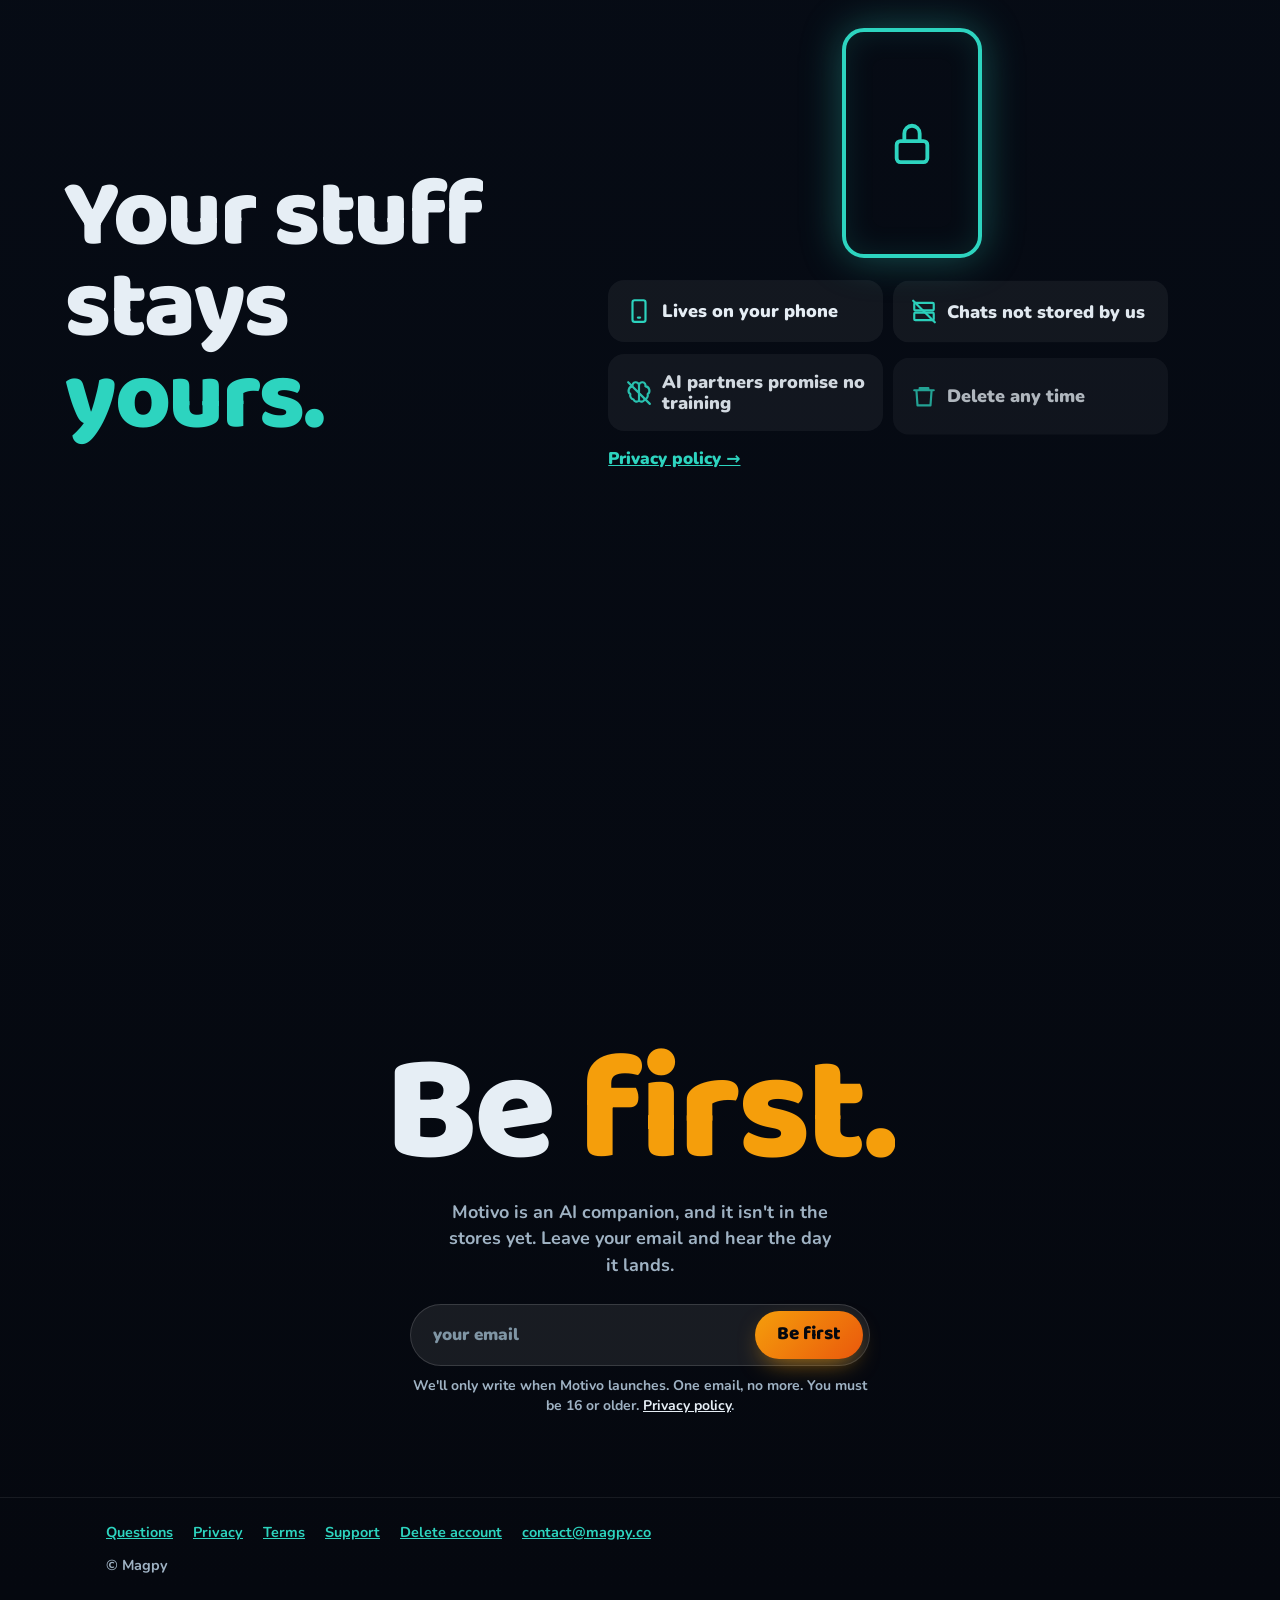
==== commit a6968d8e: "fix(site): on short phones the hello shows above Motivo again, and the copy clears the pause button " ====
--- a/index.html
+++ b/index.html
@@ -269,7 +269,7 @@
 
 /* ---------- 1–2. Hero and Meet Motivo ---------- */
 /* The character's spot takes whatever height the copy leaves, with room above it for the message. */
-.hero-char { flex: 1 1 0; min-height: 0; container-type: size; display: grid; place-items: center; padding-top: 84px; } /* room for the corner button; the hello may tuck over the top of his hair */
+.hero-char { flex: 1 1 0; min-height: 0; container-type: size; display: grid; place-items: center; padding-top: 104px; } /* room for the corner button and the hello, which may tuck over the top of his hair */
 .hero-char .anchor { position: relative; width: min(50vw, 220px, 100cqh - 24px); /* leaves room above the head for the message */ container-type: inline-size; }
 /* Motivo drawn into the page itself, where the live one will stand, so the first screen shows him before any script loads */
 .poster { position: absolute; left: 50%; top: 50%; width: 150.6%; aspect-ratio: 520 / 515; transform: translate(-50%, -63.6%); pointer-events: none; --u: calc(100cqw * 1.506 / 520); }
@@ -283,13 +283,14 @@
 .qm:nth-child(4) { --x: 108%; --y: 58%; --s: .28; --r: -10deg; --d: -.5s; }
 @keyframes qm { 50% { transform: translateY(-12px) rotate(var(--r, 0deg)); } }
 .hook, .meet-copy { padding-inline: var(--gut); }
-.meet-copy .brand { margin-bottom: 14px; }
-.meet-copy .brand img { width: 64px; height: 64px; filter: drop-shadow(0 0 12px rgba(45, 212, 191, .6)); }
+.meet-copy .brand { margin-bottom: 8px; }
+.meet-copy .brand img { width: min(64px, 8svh); height: min(64px, 8svh); filter: drop-shadow(0 0 12px rgba(45, 212, 191, .6)); }
 .hook h2 { font-size: clamp(36px, 10.4vw, 54px); }
 .hook .line { display: block; }
 .hook .lede { font: 800 clamp(19px, 5.2vw, 26px)/1.15 var(--font-head); color: var(--text); margin: 12px 0 18px; max-width: 26ch; }
-.meet-copy { padding-block: 4svh 6svh; }
-.meet-copy h1 { font-size: clamp(58px, 17vw, 84px); }
+/* On a short phone the copy shrinks rather than Motivo, and always clears the pause button in the corner. */
+.meet-copy { padding-block: 2svh 64px; }
+.meet-copy h1 { font-size: clamp(46px, min(17vw, 9svh), 84px); }
 .meet-copy p { font: 800 clamp(24px, 6.6vw, 34px)/1.1 var(--font-head); color: var(--text-muted); margin-top: 12px; }
 .meet-copy .meet-what { display: none; font-family: var(--font-body); font-weight: 700; font-size: clamp(15px, 4.2vw, 19px); line-height: 1.3; max-width: 28ch; margin-top: 8px; }
 .scrollcue { position: absolute; left: 50%; bottom: calc(1.4svh + env(safe-area-inset-bottom)); margin-left: -12px; width: 24px; height: 36px;
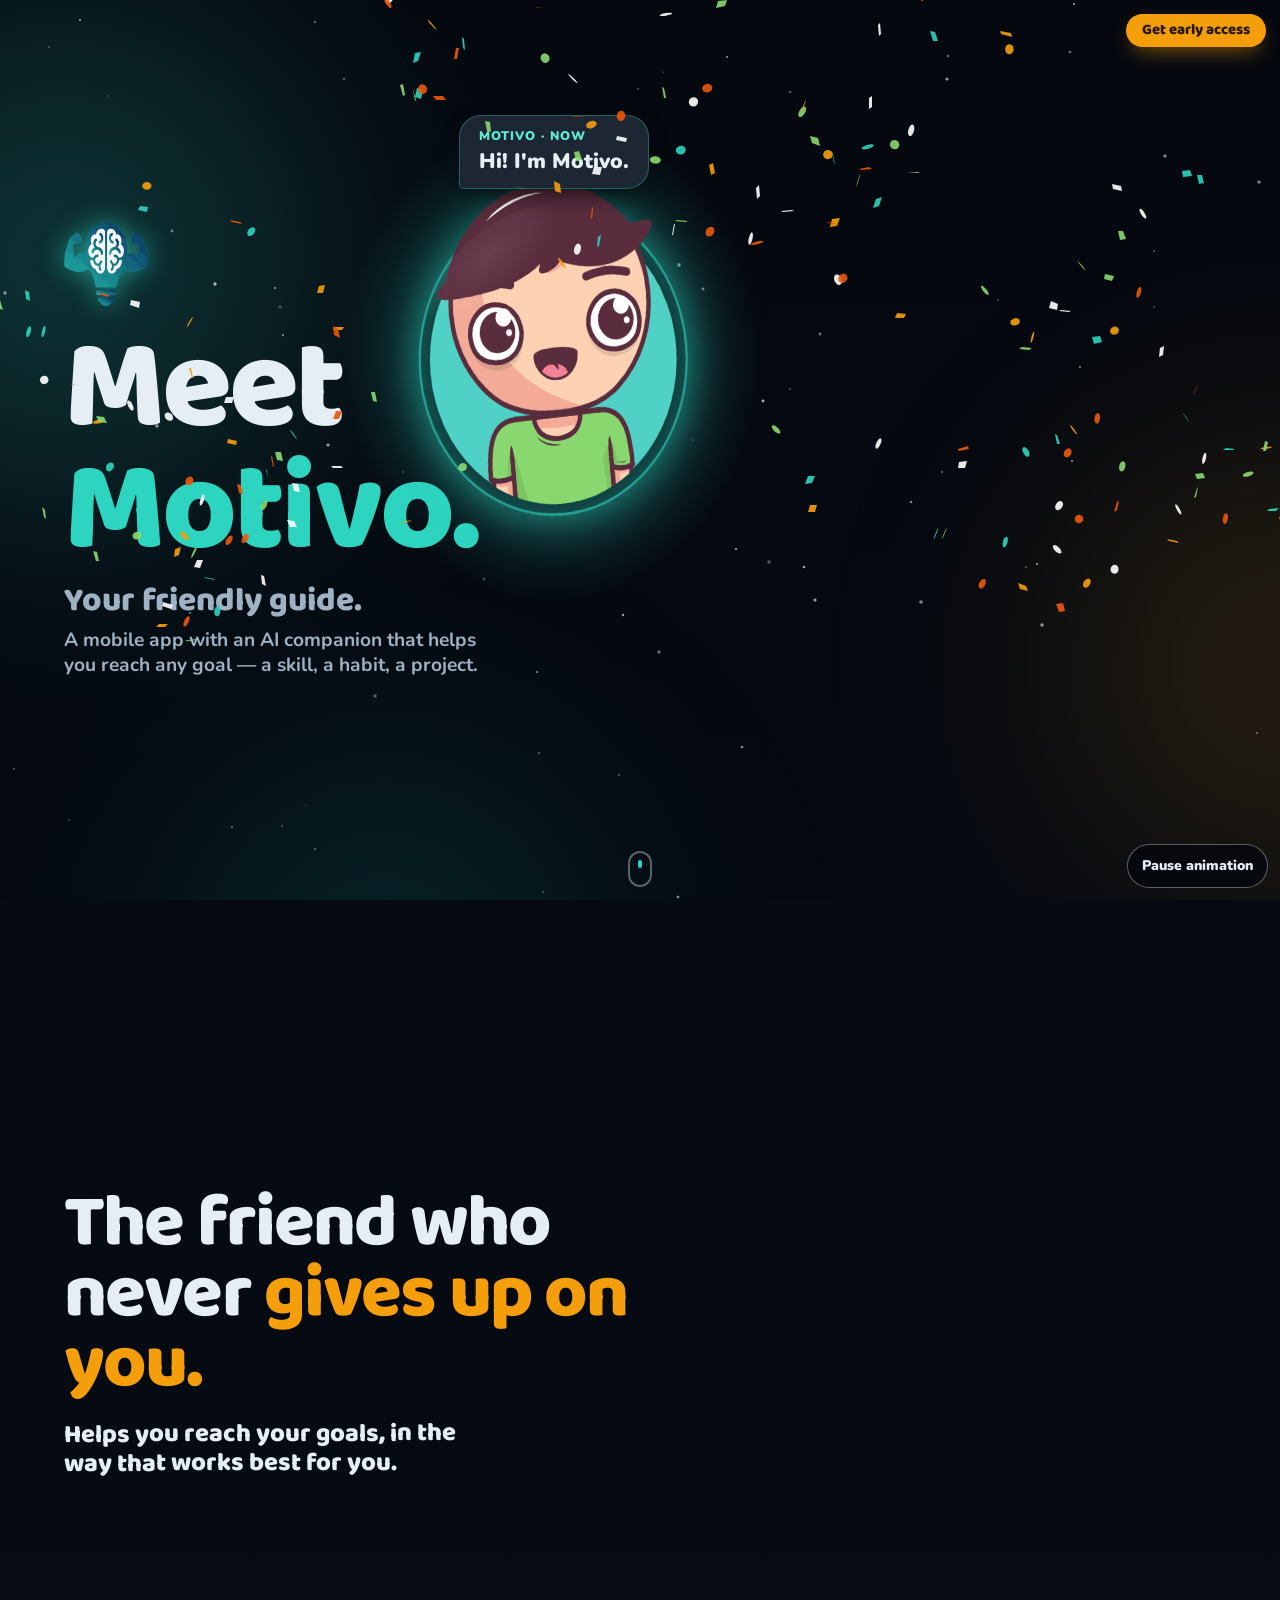
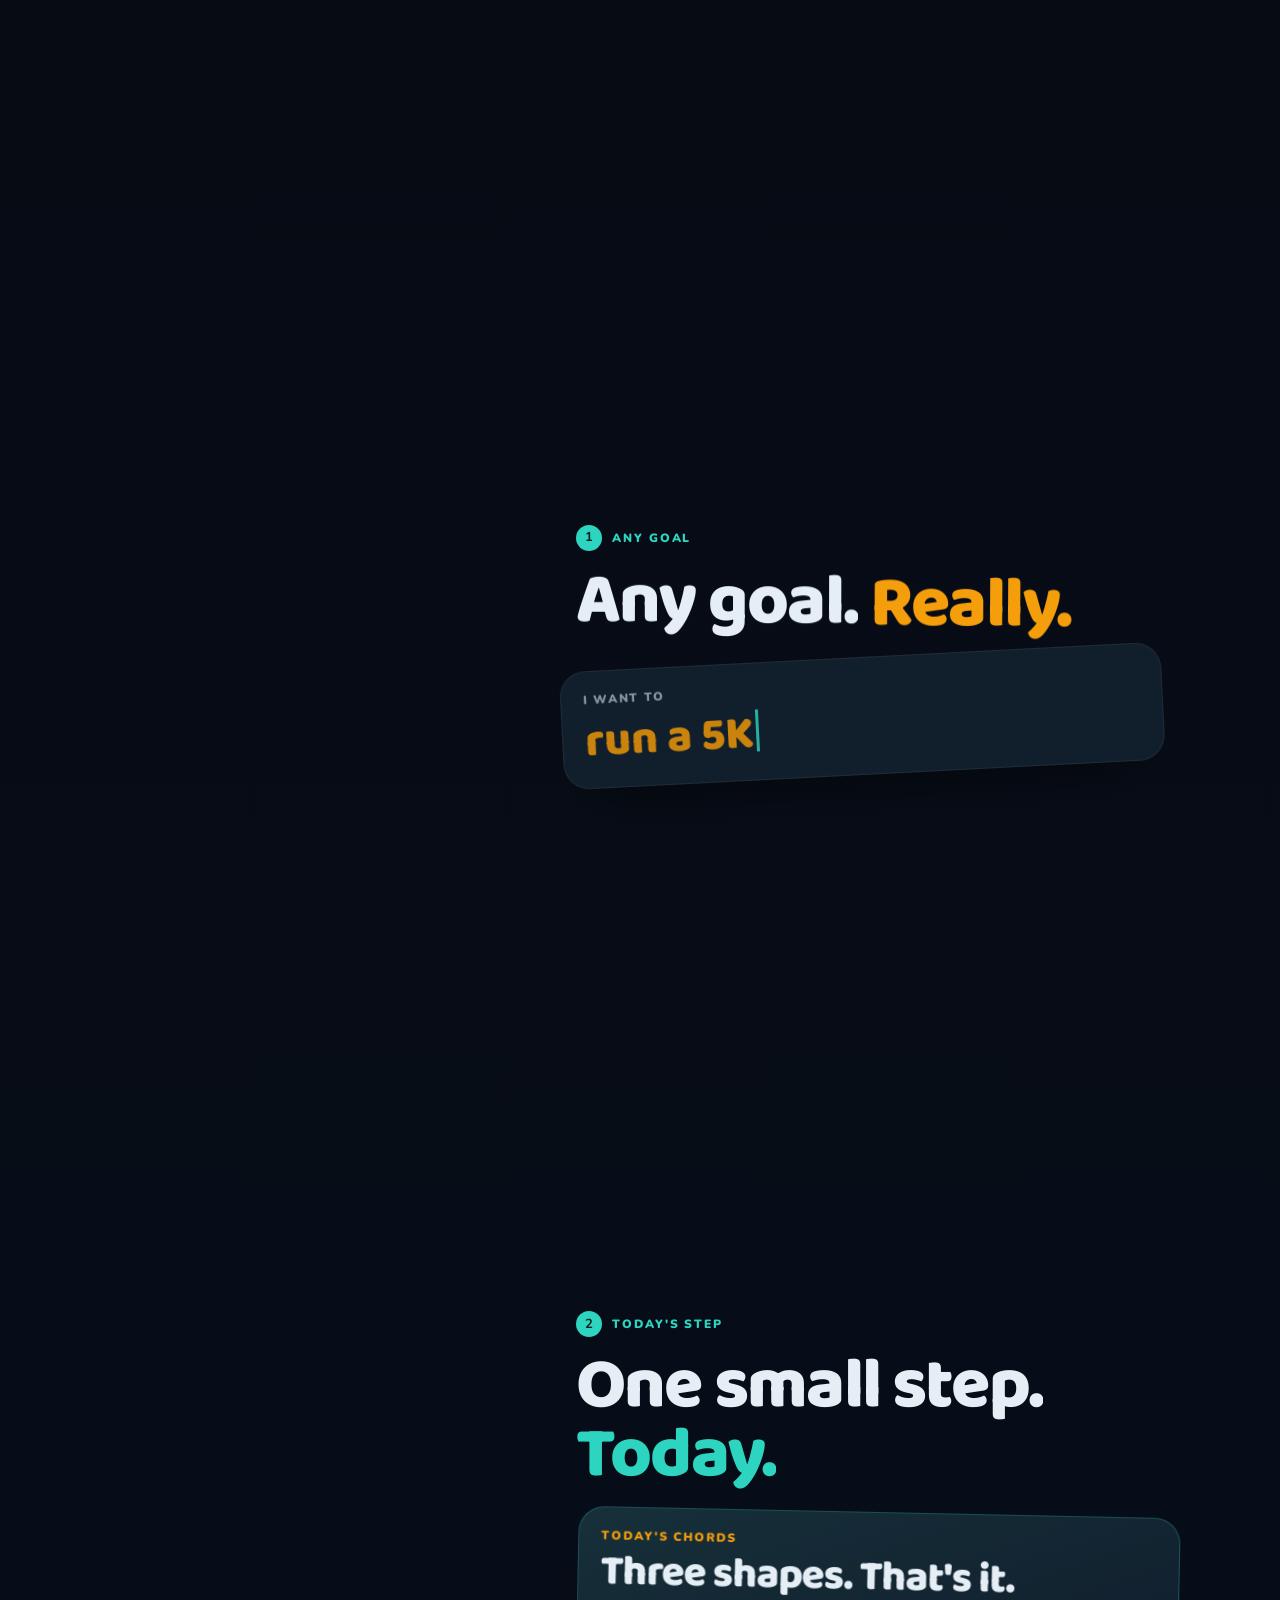
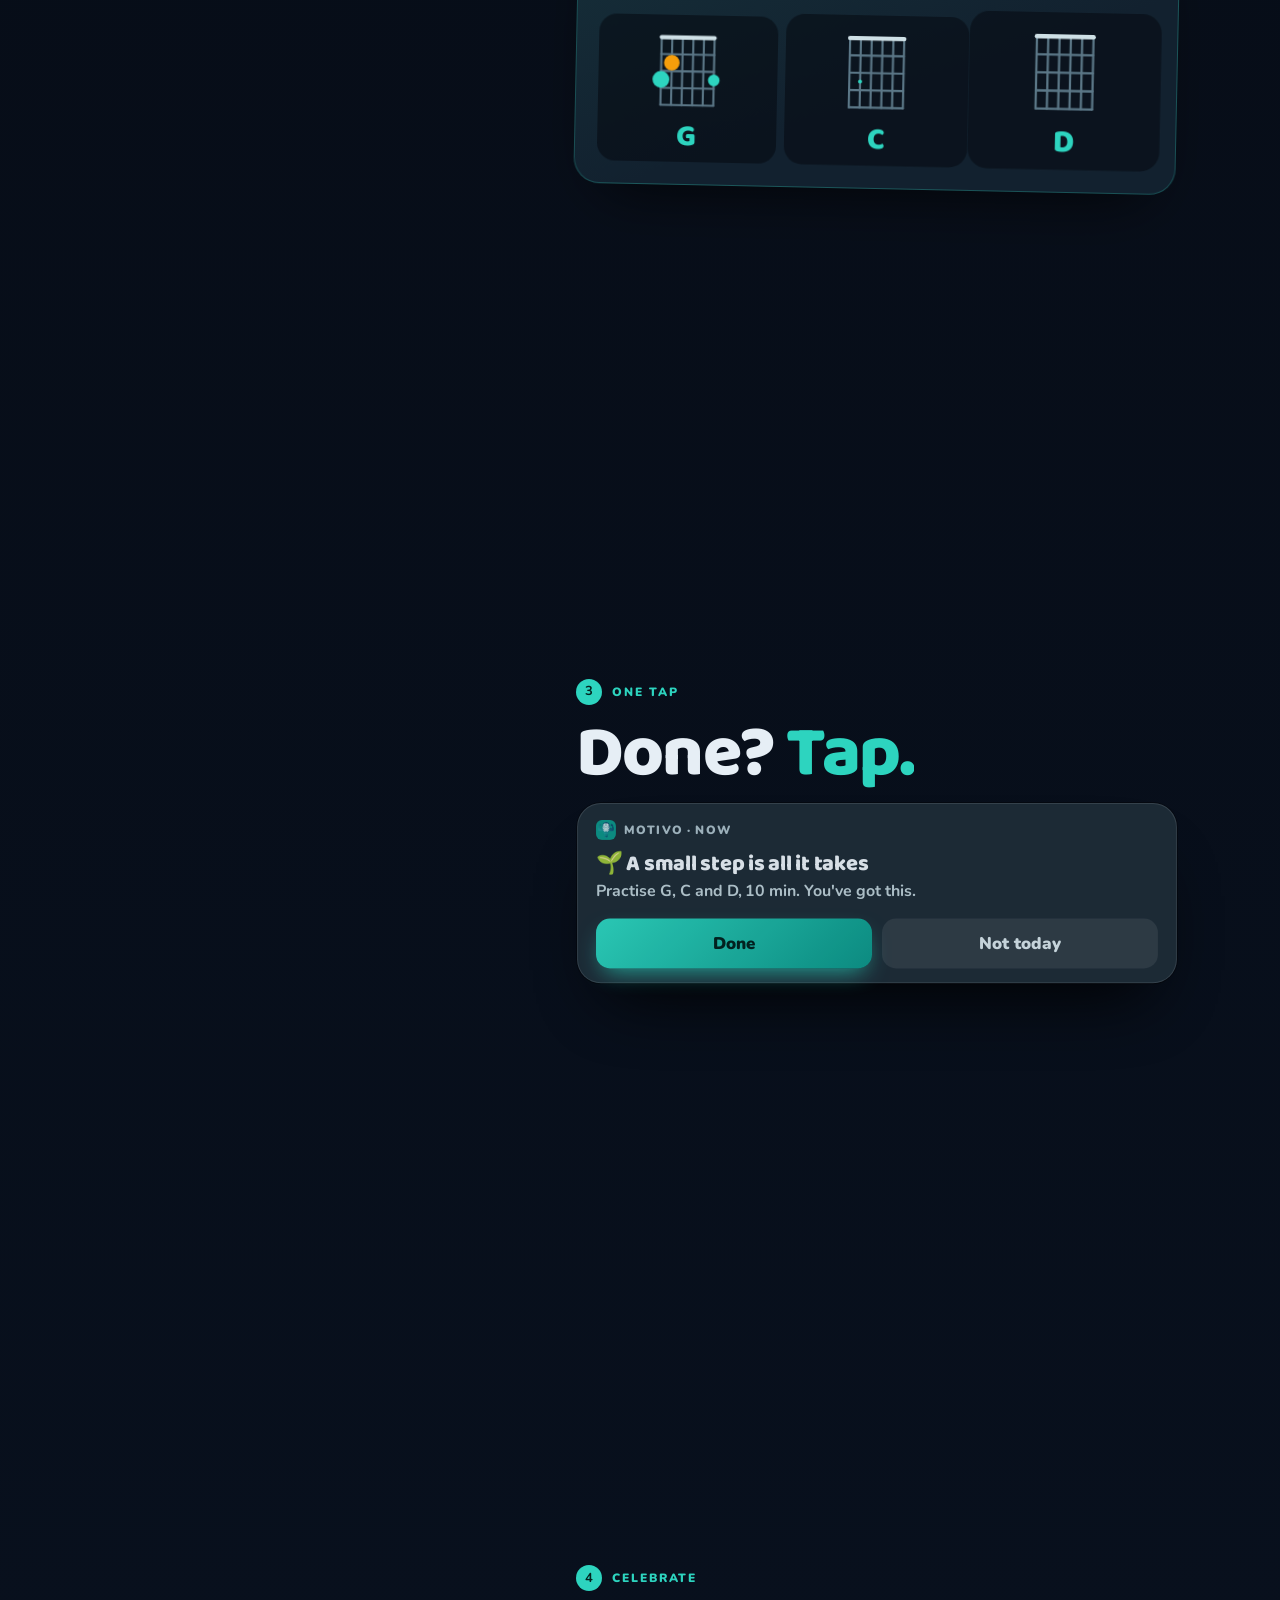
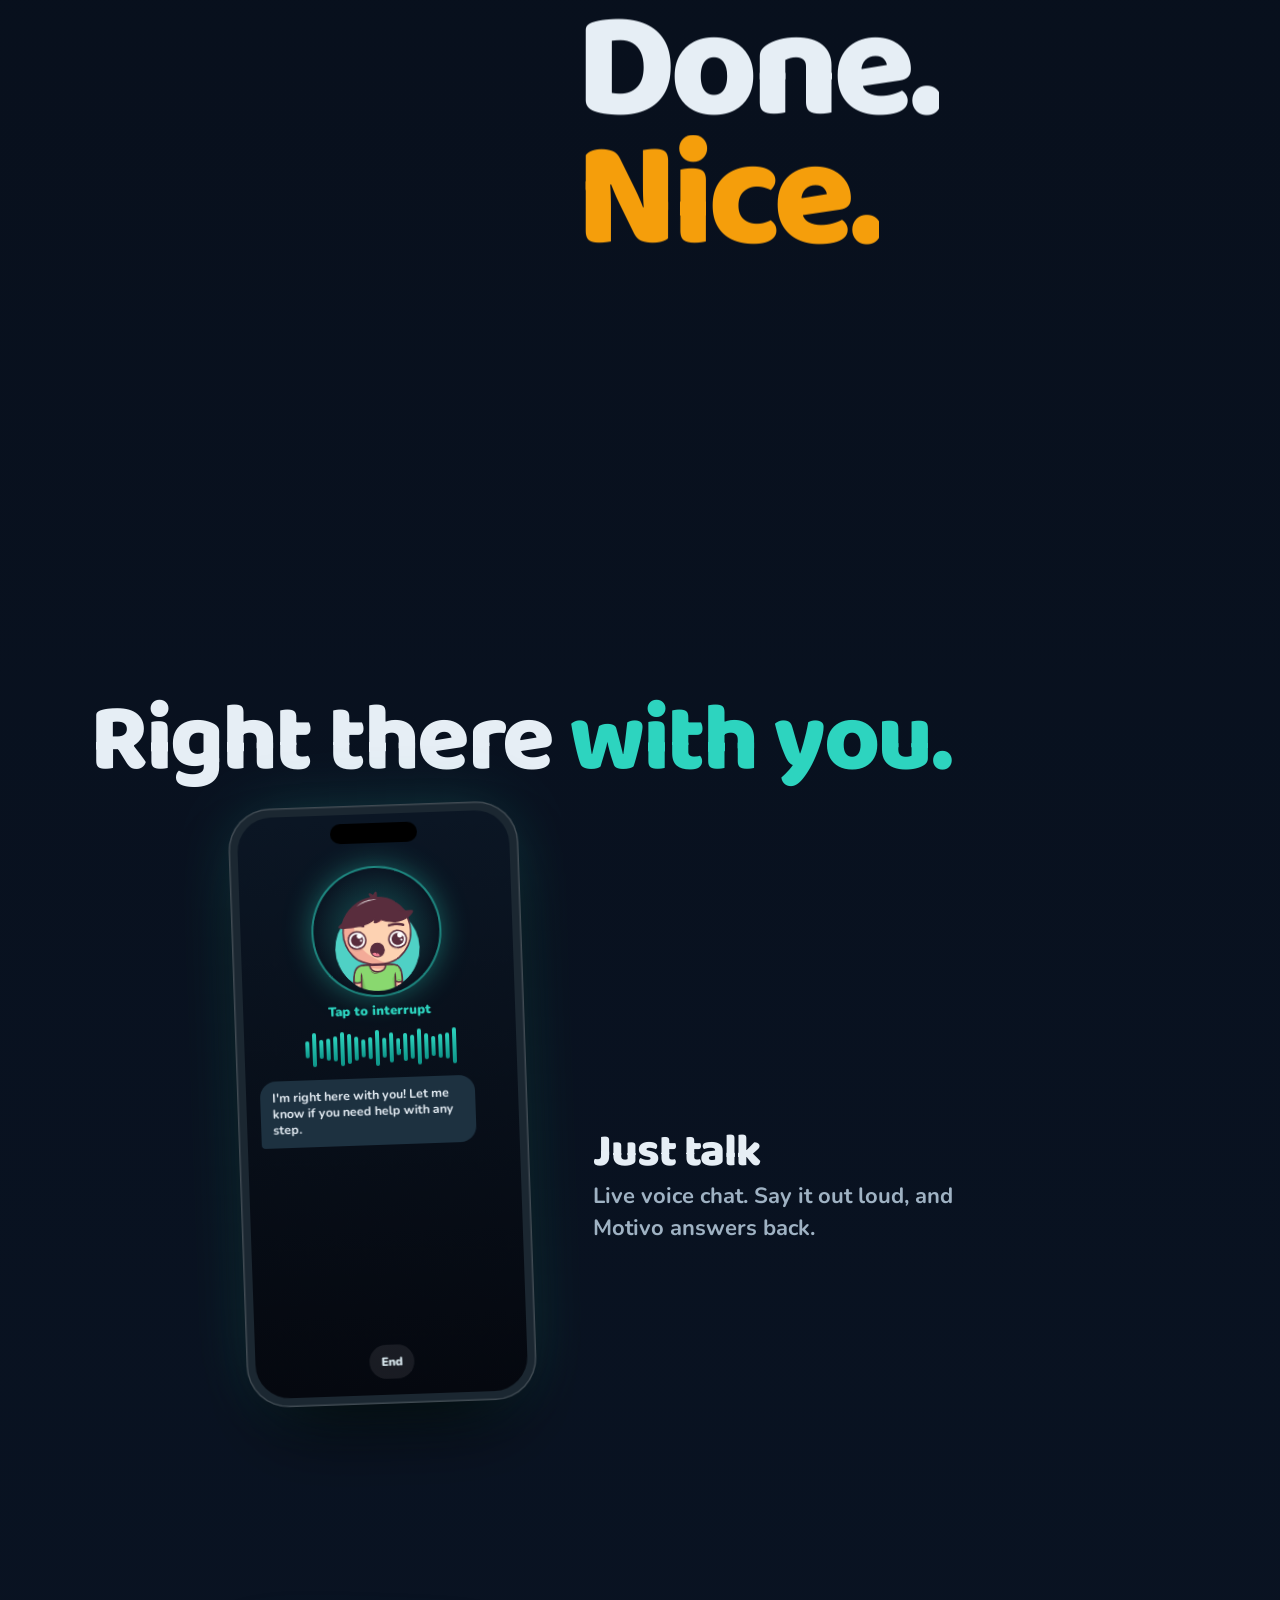
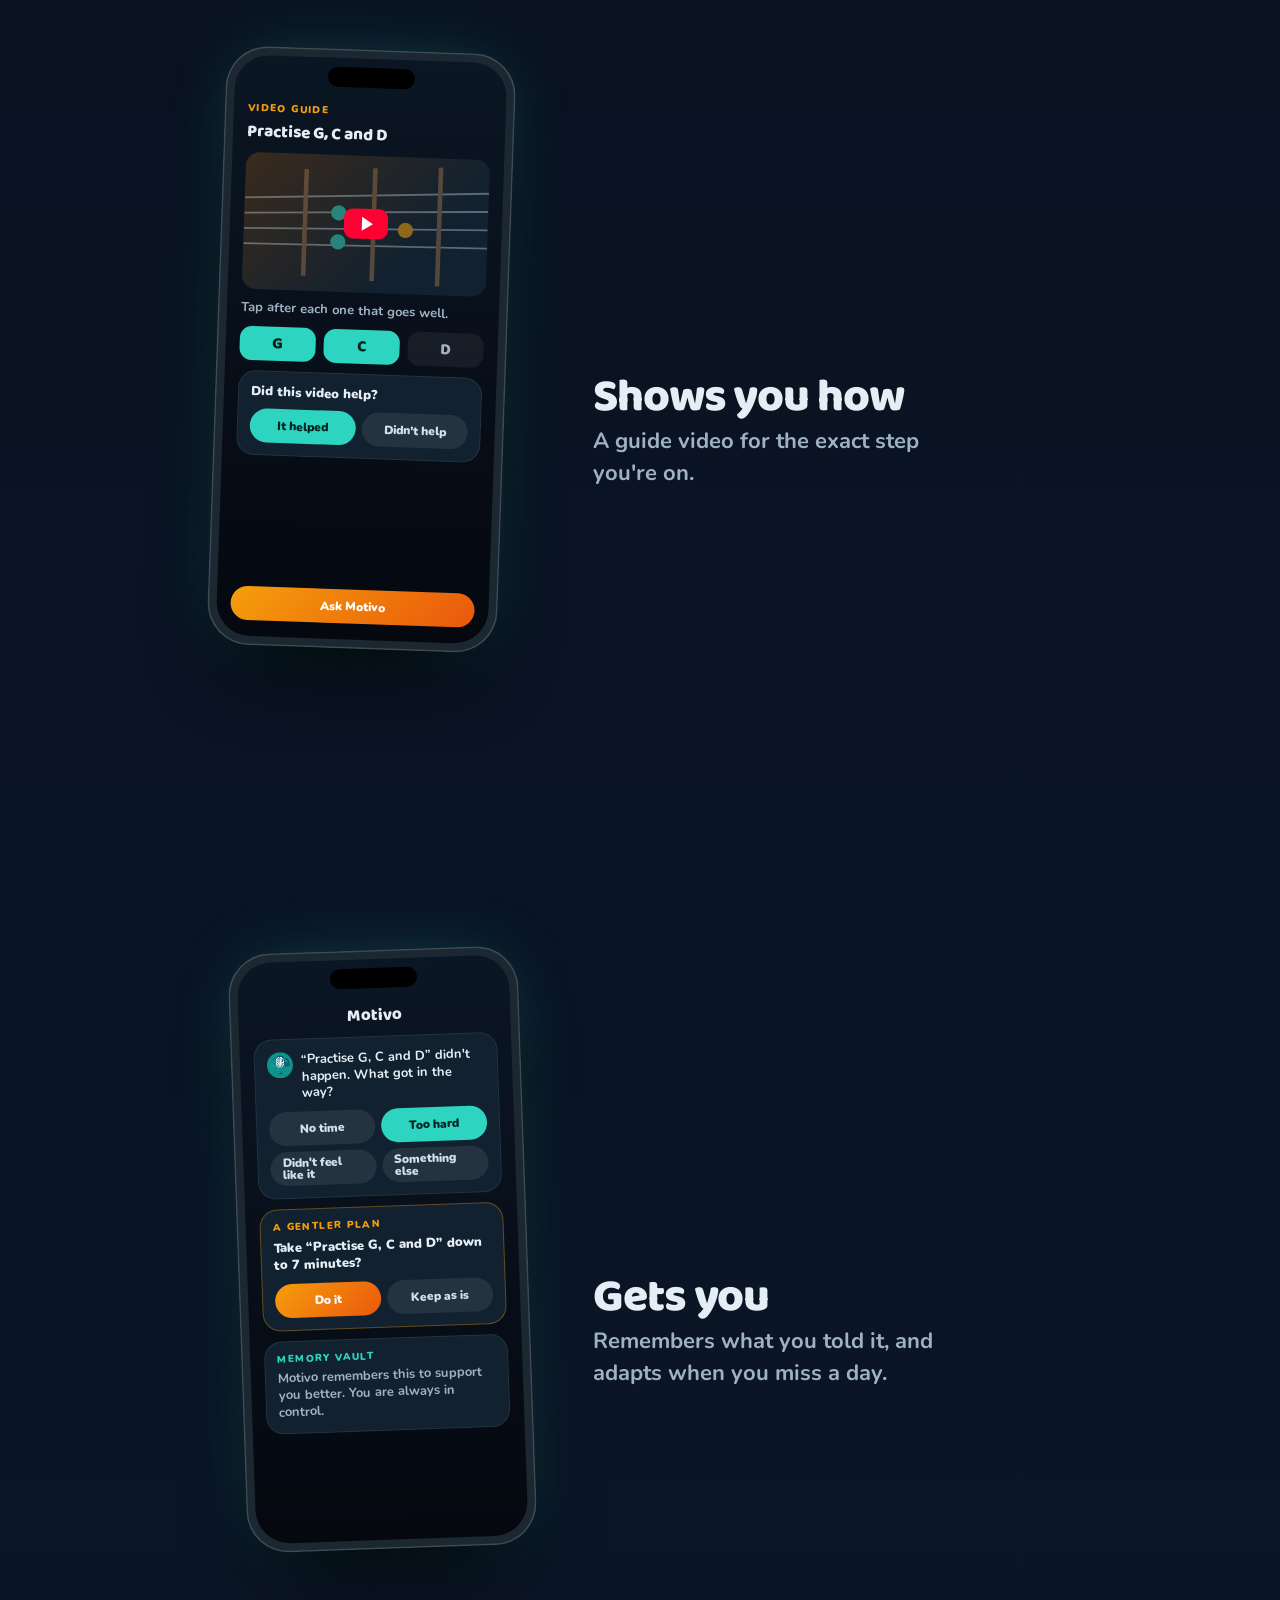
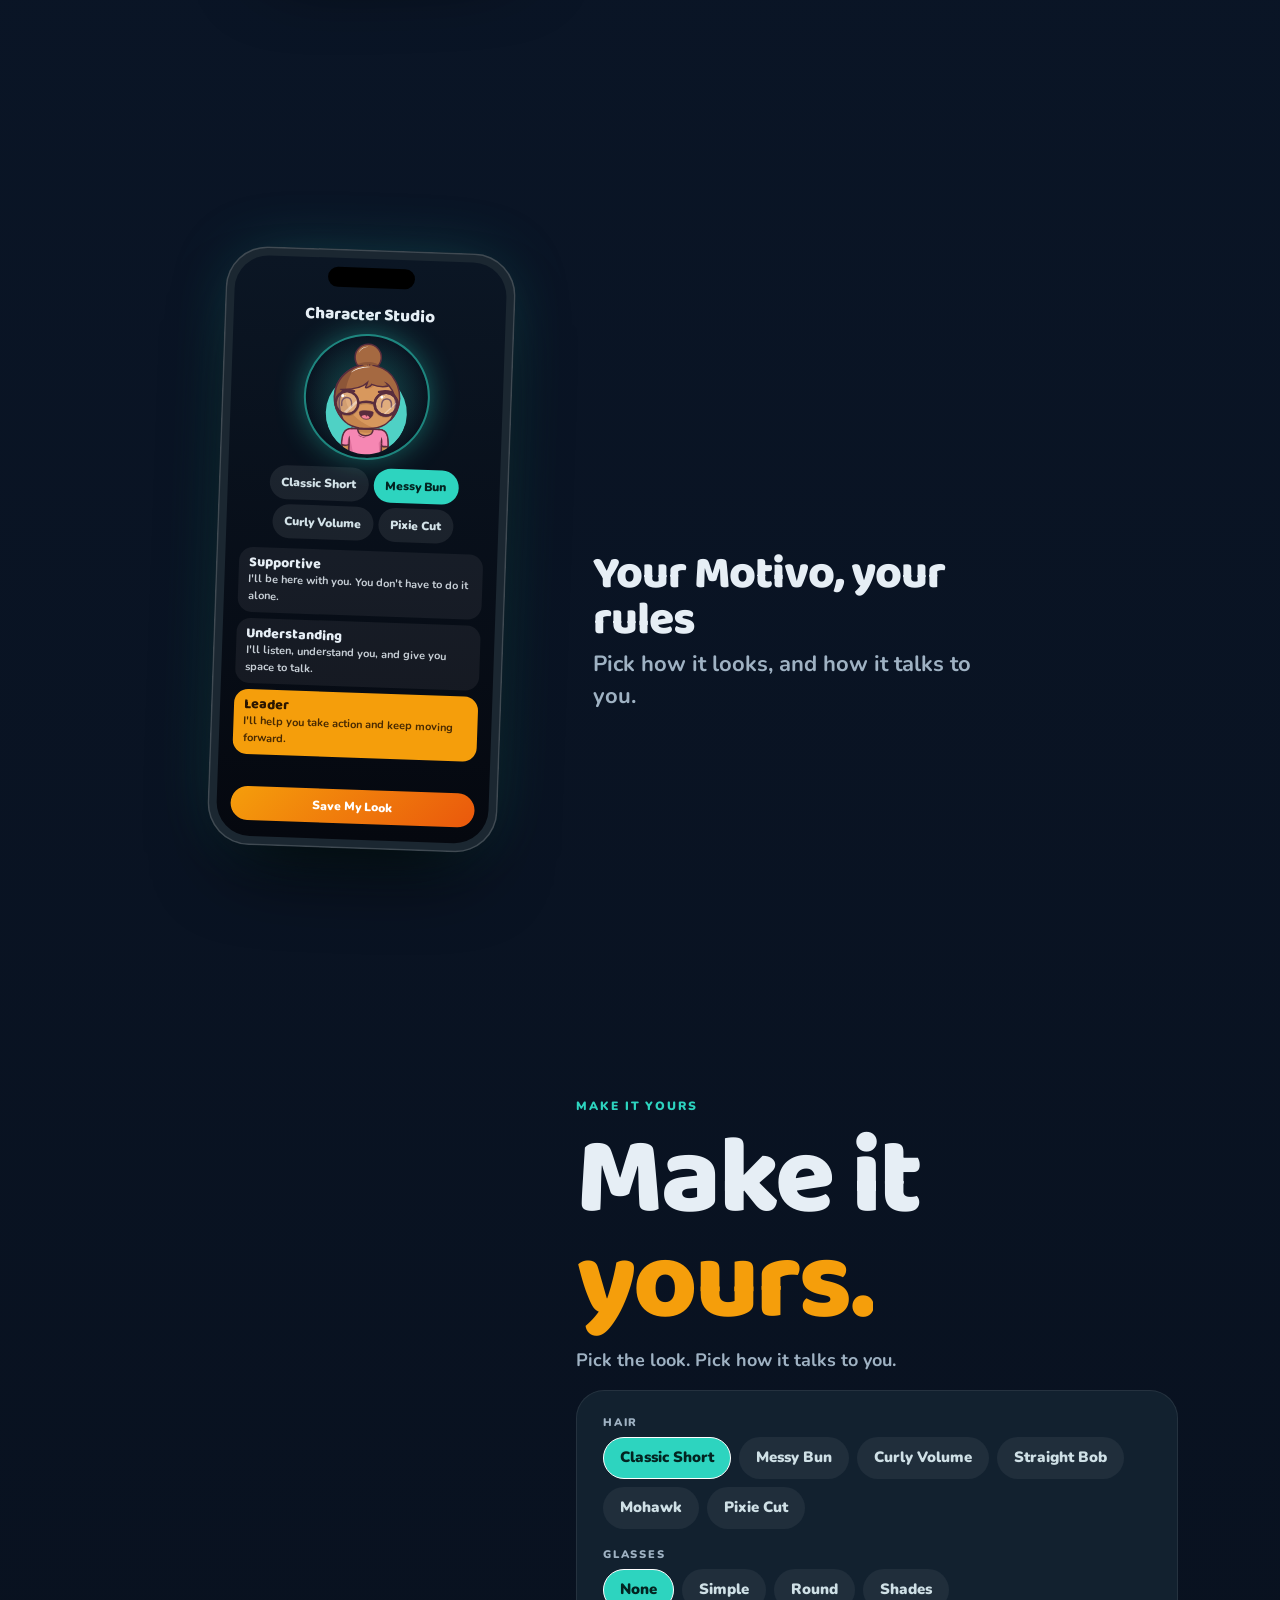
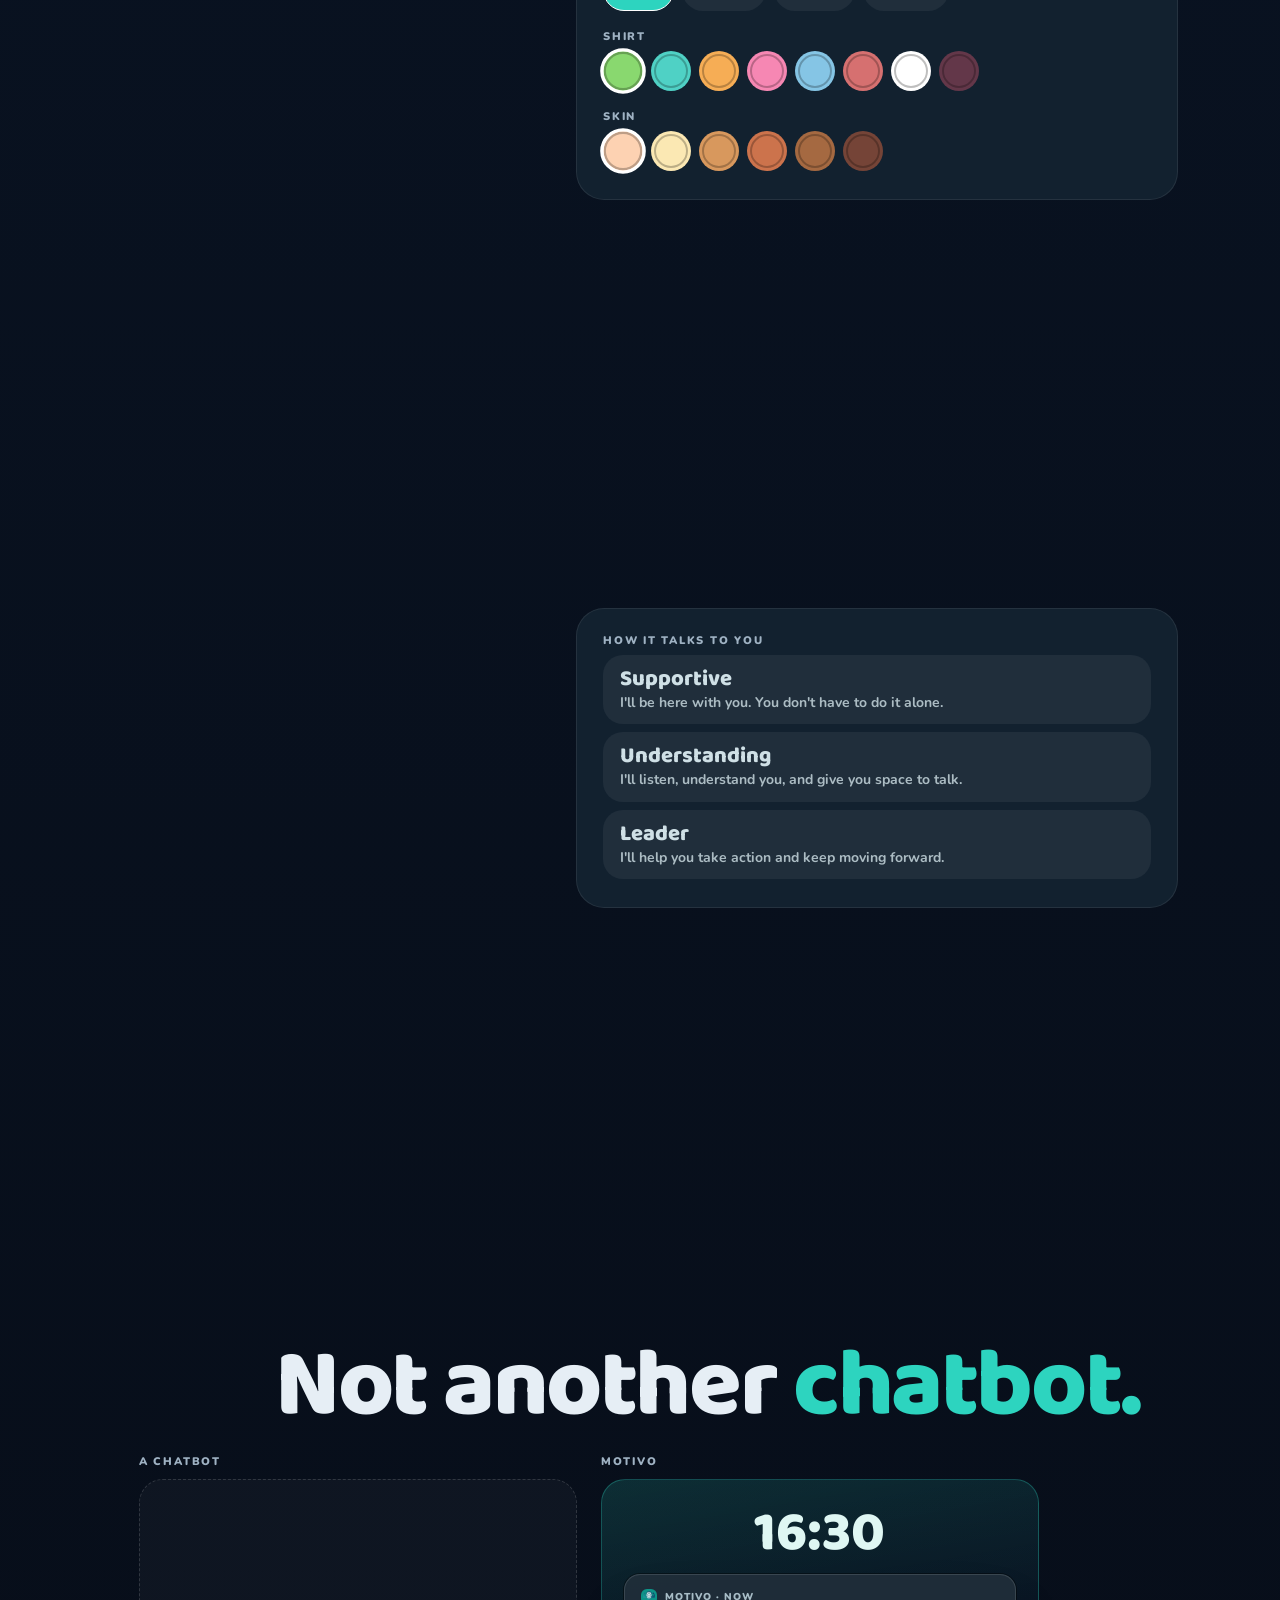
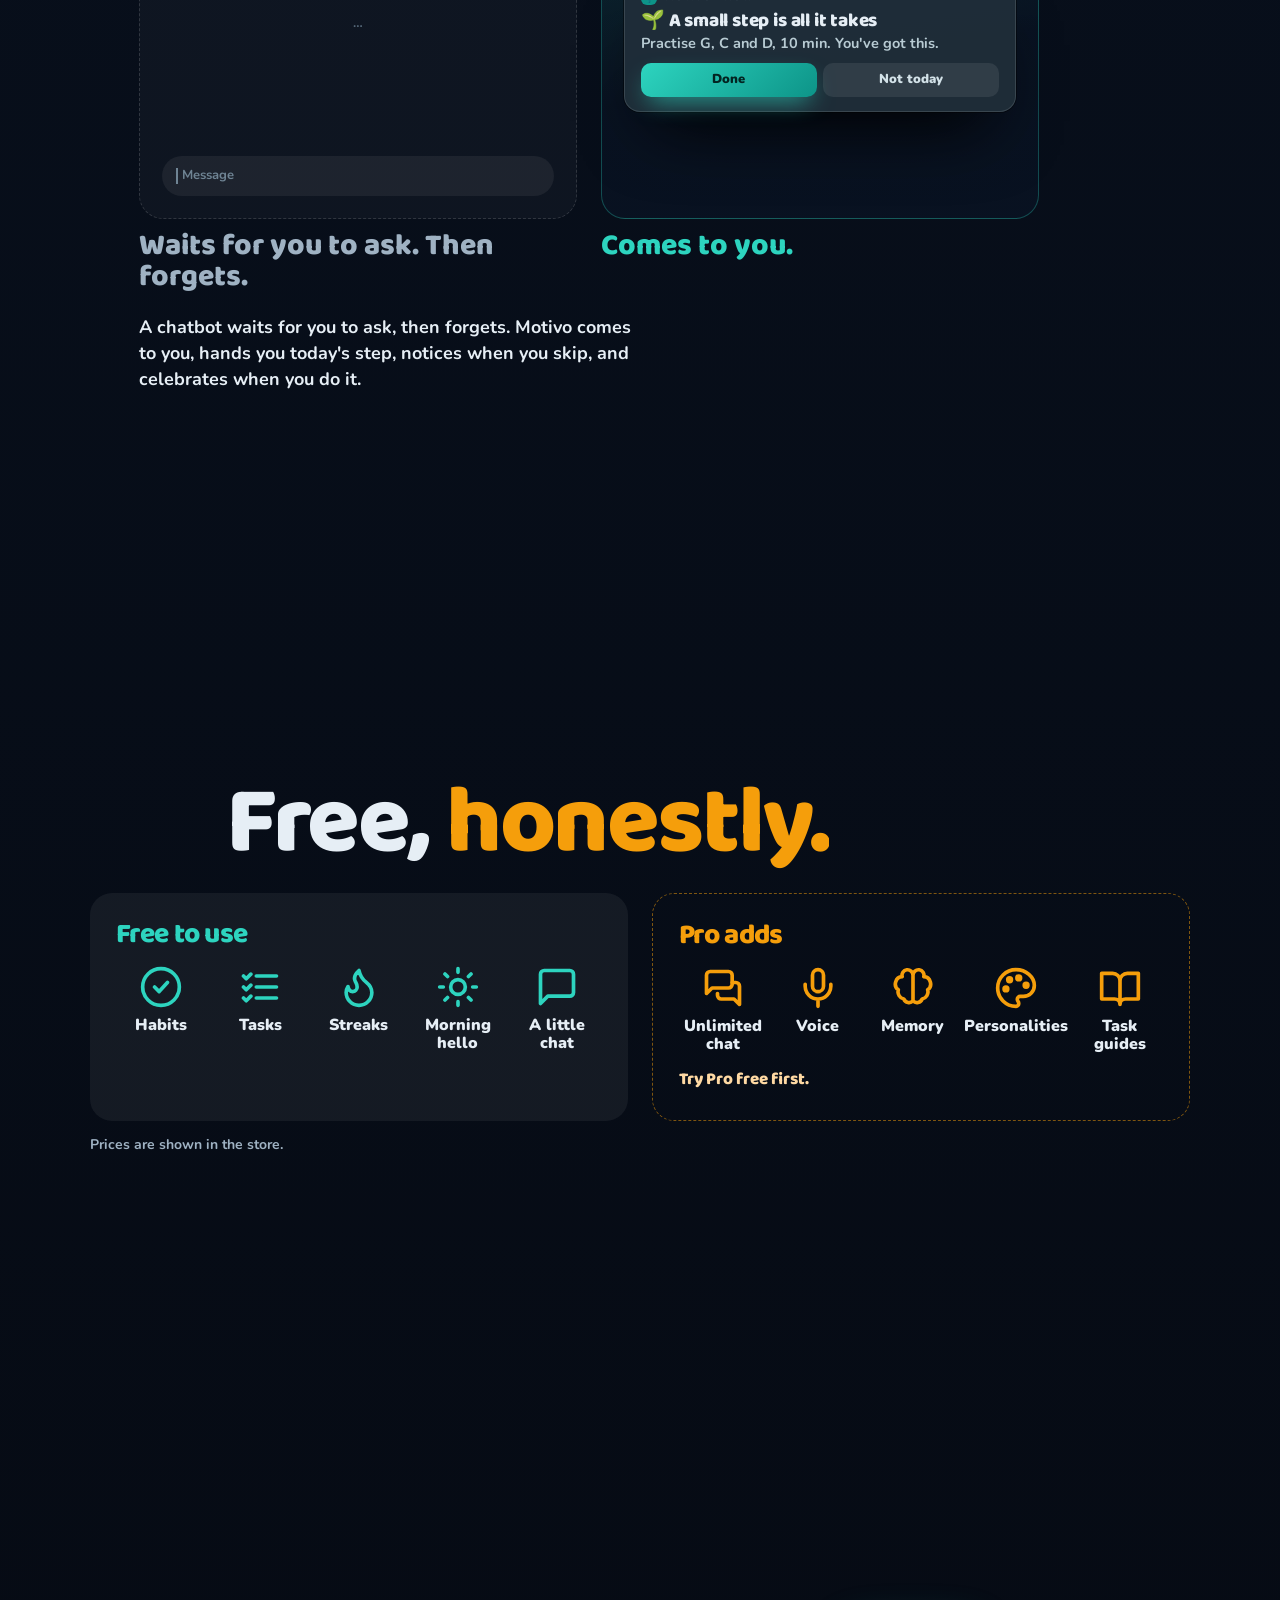
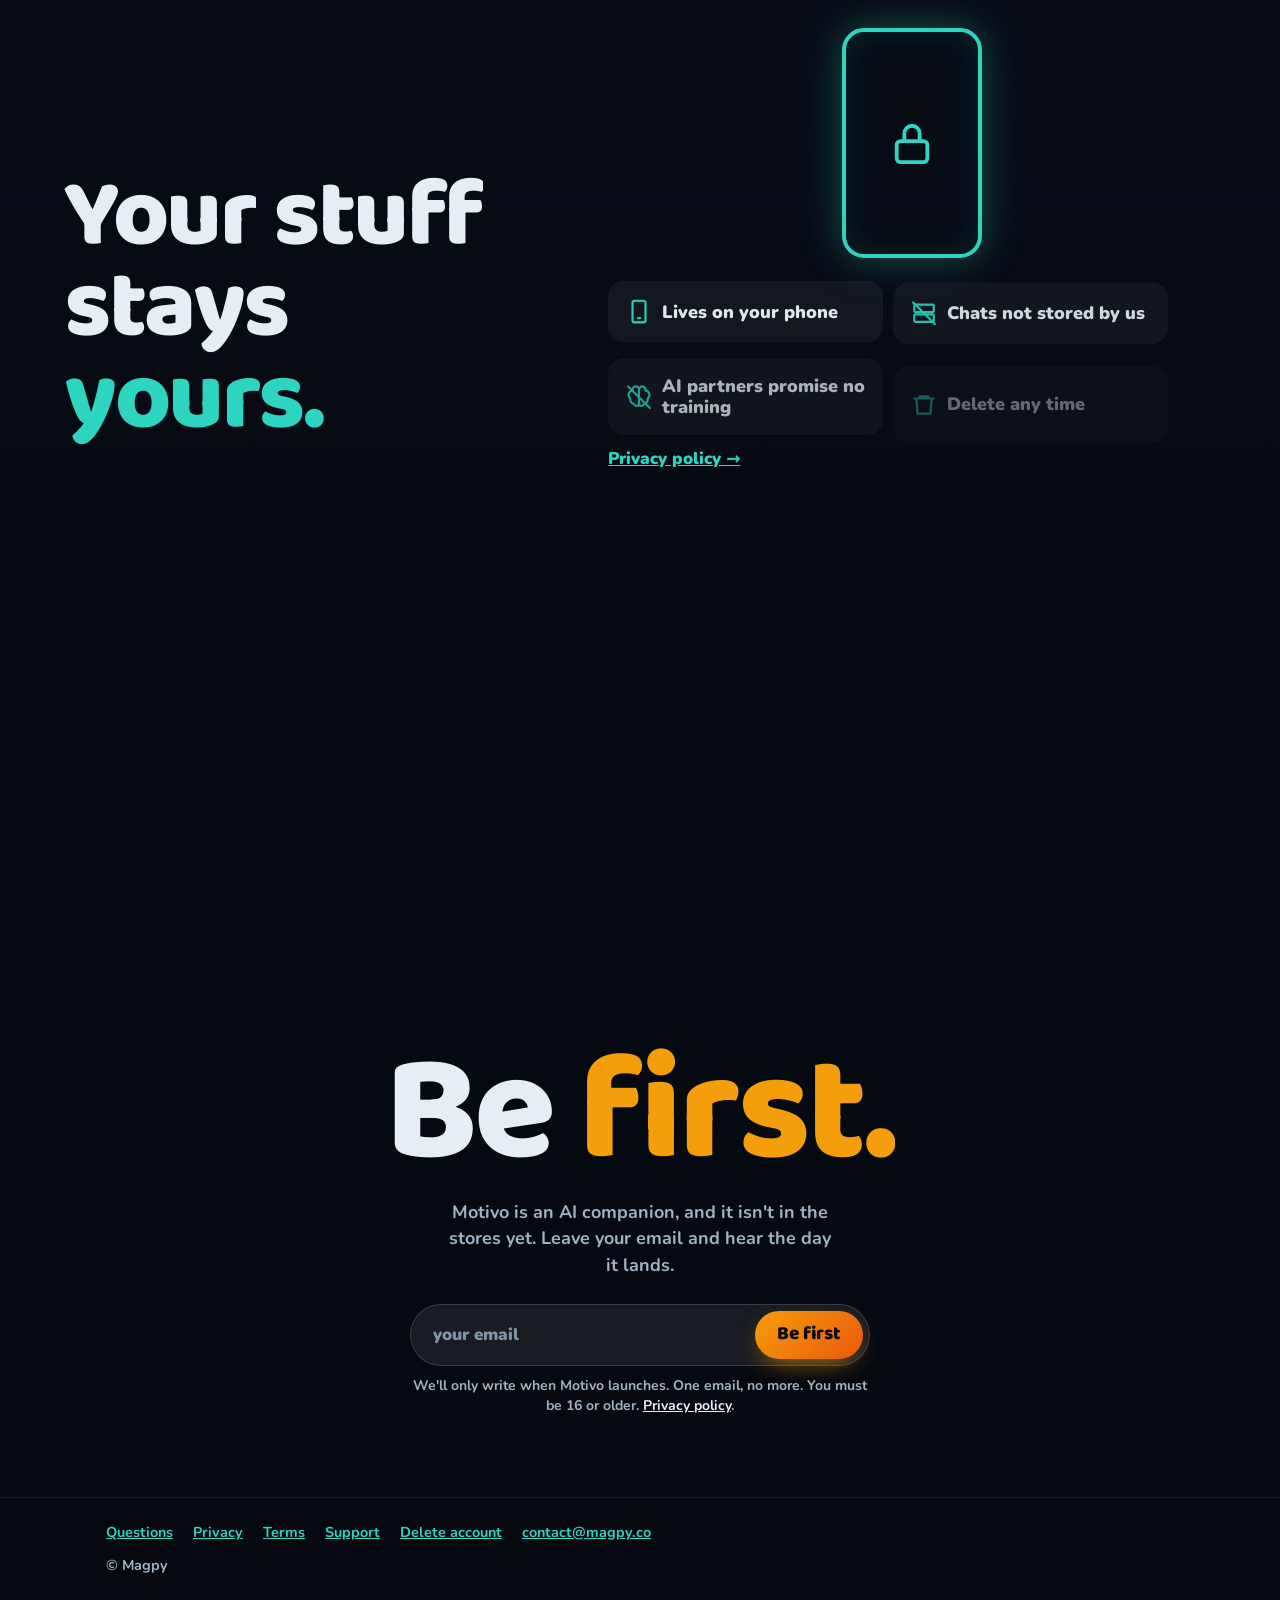
==== commit 82bf064e: "fix(site): the first screen's copy sits higher on phones, well clear of the pause button Co-Authored" ====
--- a/index.html
+++ b/index.html
@@ -289,7 +289,7 @@
 .hook .line { display: block; }
 .hook .lede { font: 800 clamp(19px, 5.2vw, 26px)/1.15 var(--font-head); color: var(--text); margin: 12px 0 18px; max-width: 26ch; }
 /* On a short phone the copy shrinks rather than Motivo, and always clears the pause button in the corner. */
-.meet-copy { padding-block: 2svh 64px; }
+.meet-copy { padding-block: 2svh 88px; }
 .meet-copy h1 { font-size: clamp(46px, min(17vw, 9svh), 84px); }
 .meet-copy p { font: 800 clamp(24px, 6.6vw, 34px)/1.1 var(--font-head); color: var(--text-muted); margin-top: 12px; }
 .meet-copy .meet-what { display: none; font-family: var(--font-body); font-weight: 700; font-size: clamp(15px, 4.2vw, 19px); line-height: 1.3; max-width: 28ch; margin-top: 8px; }
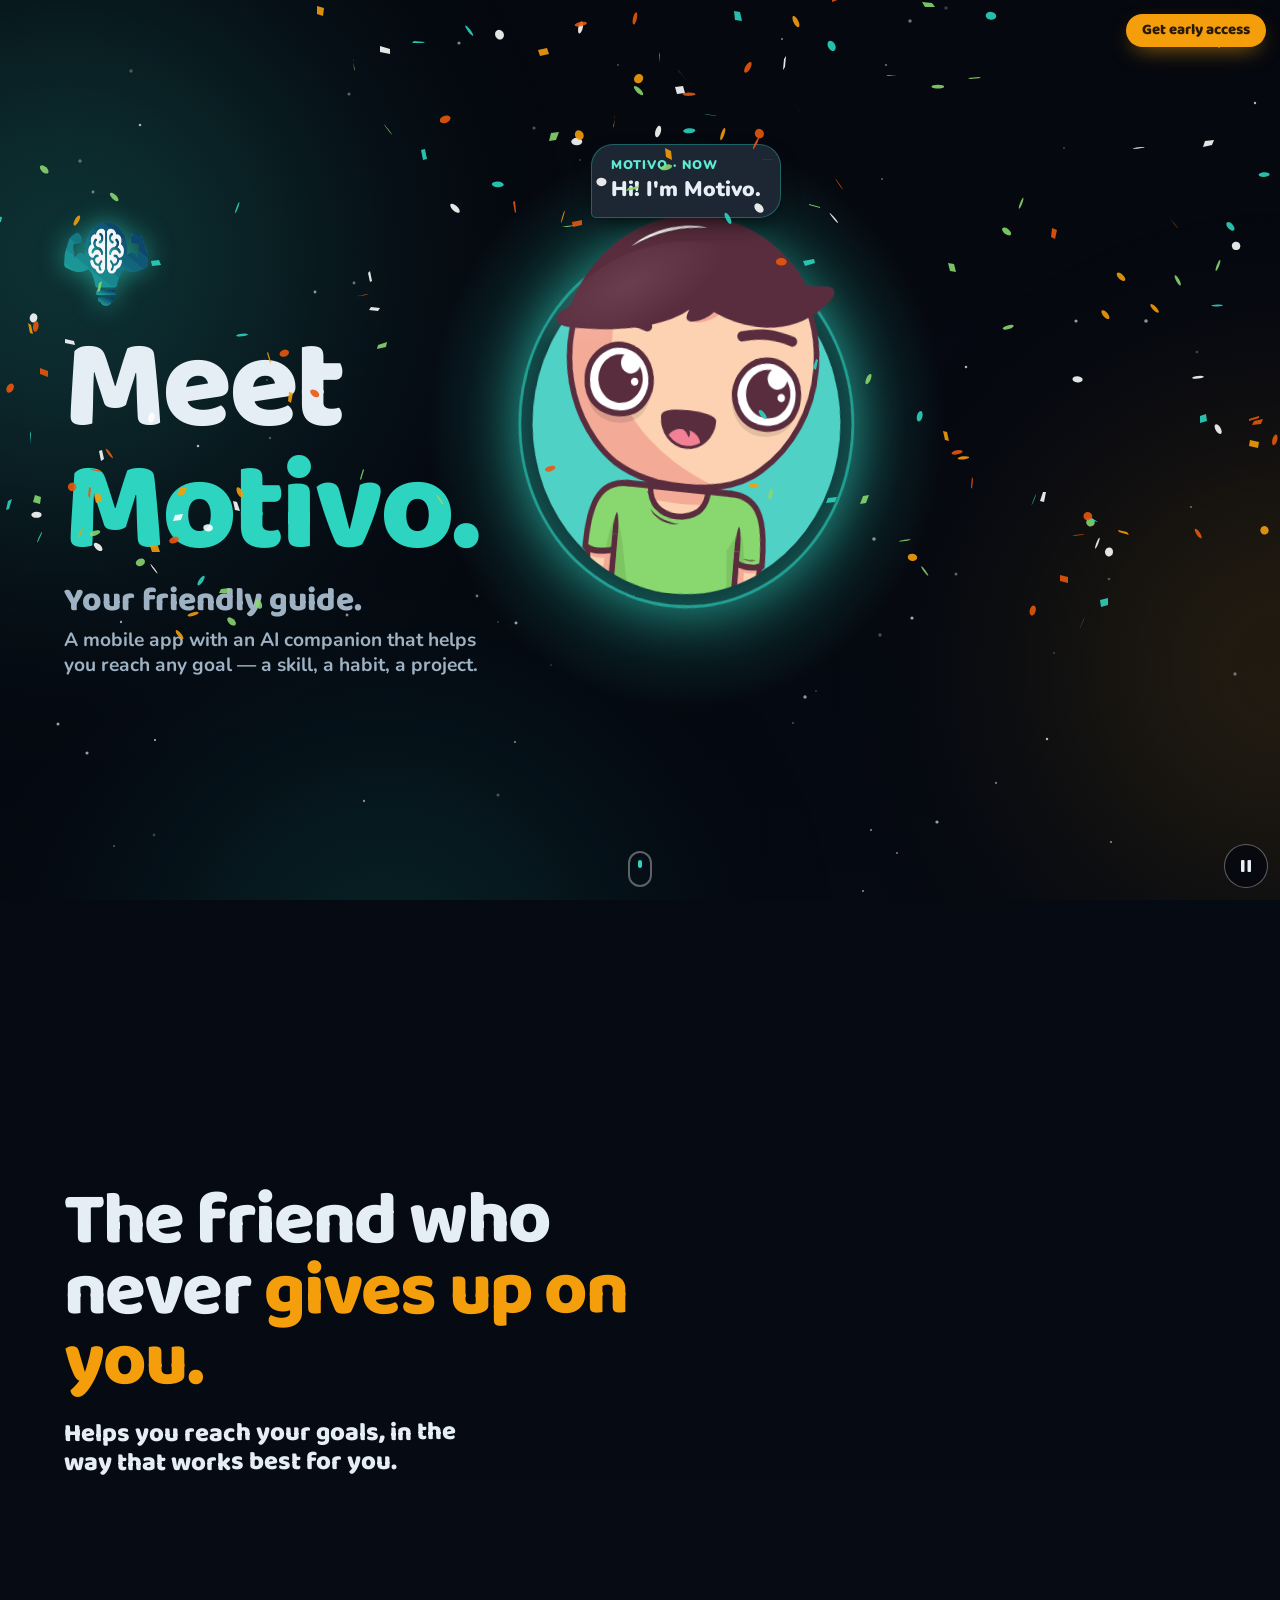
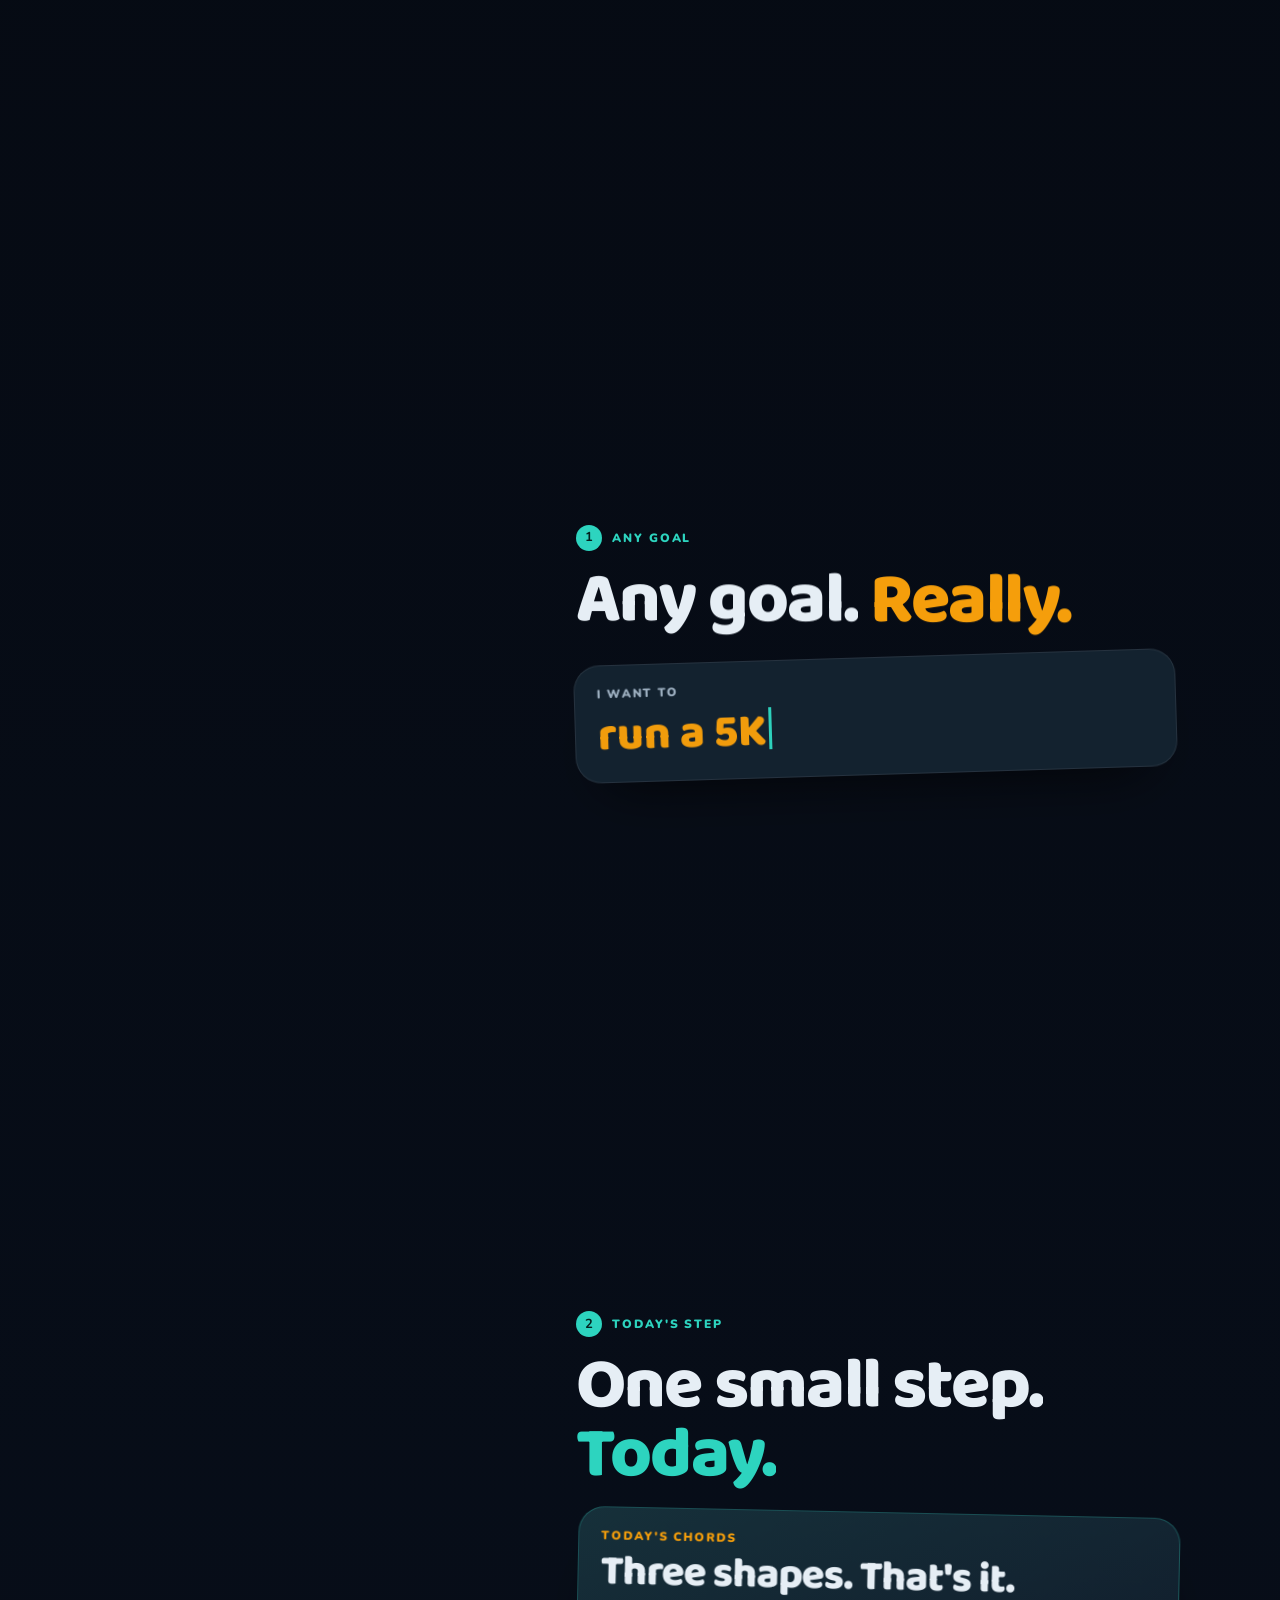
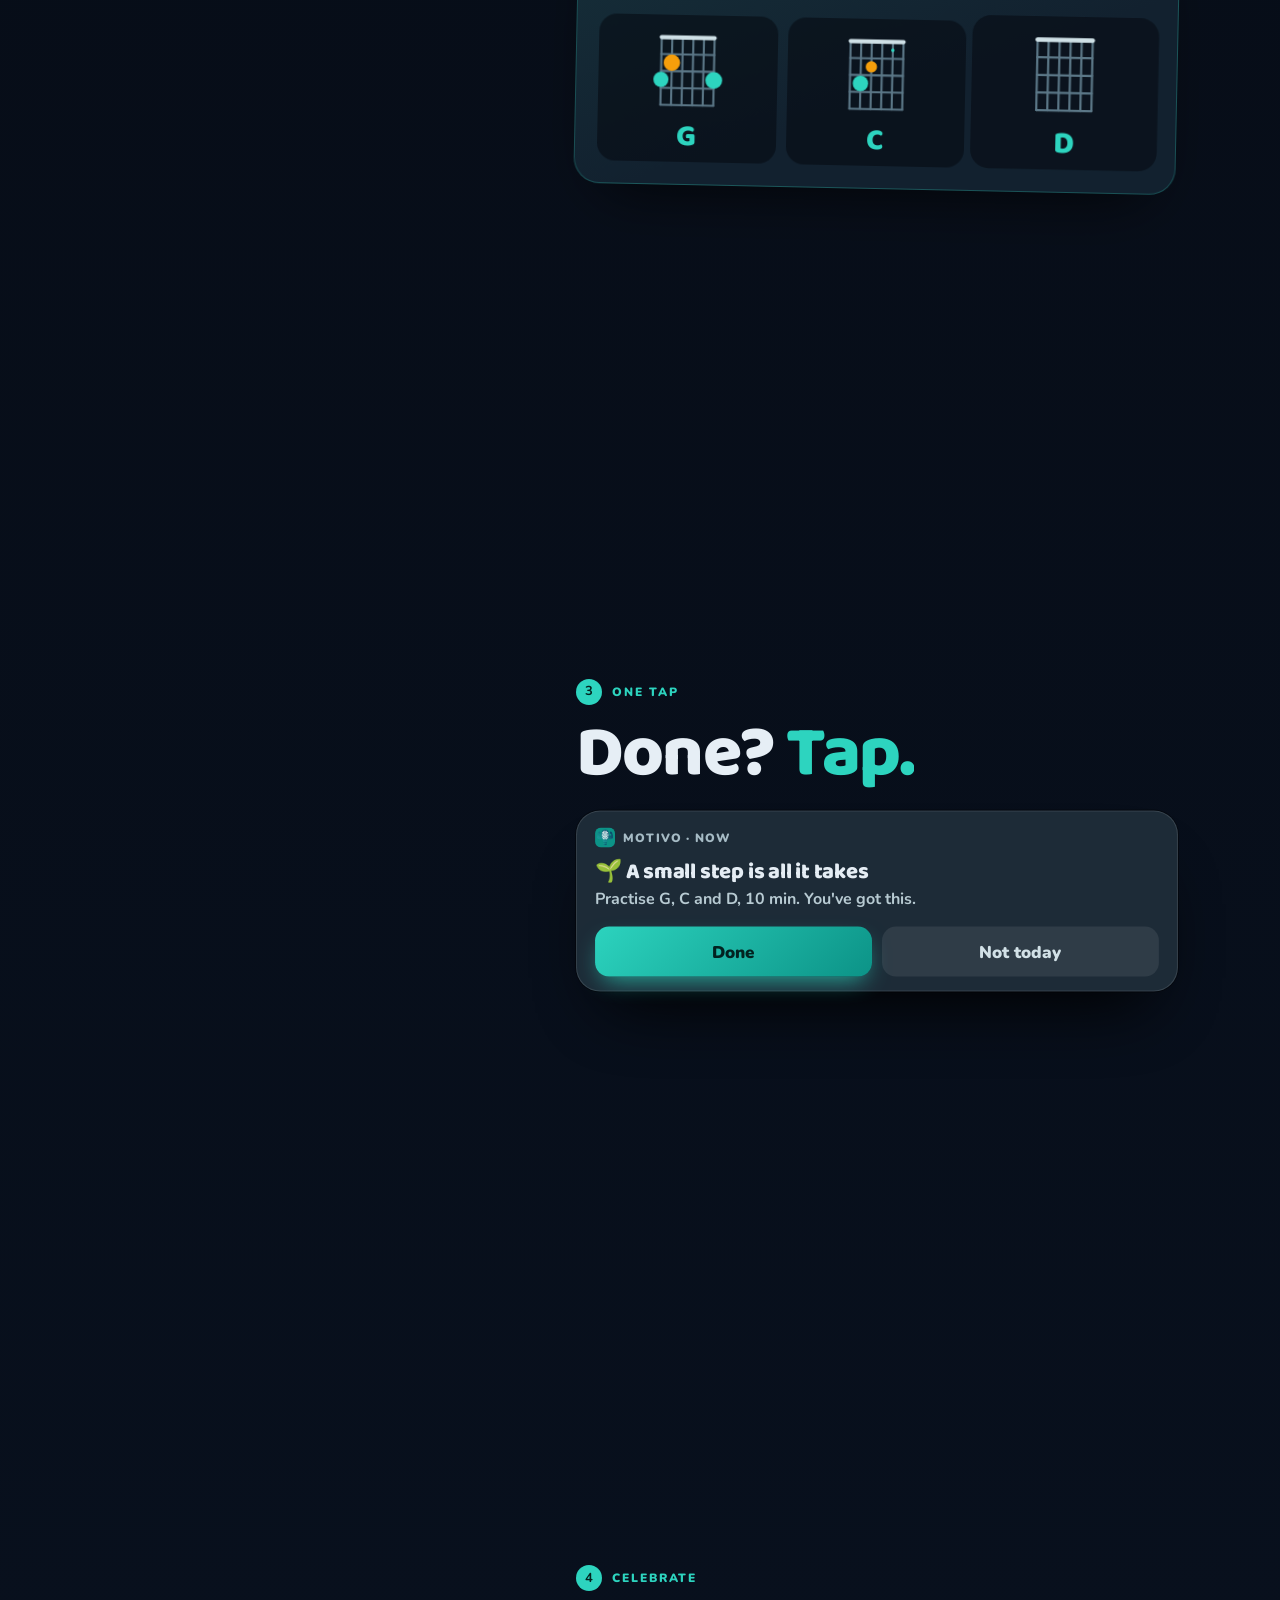
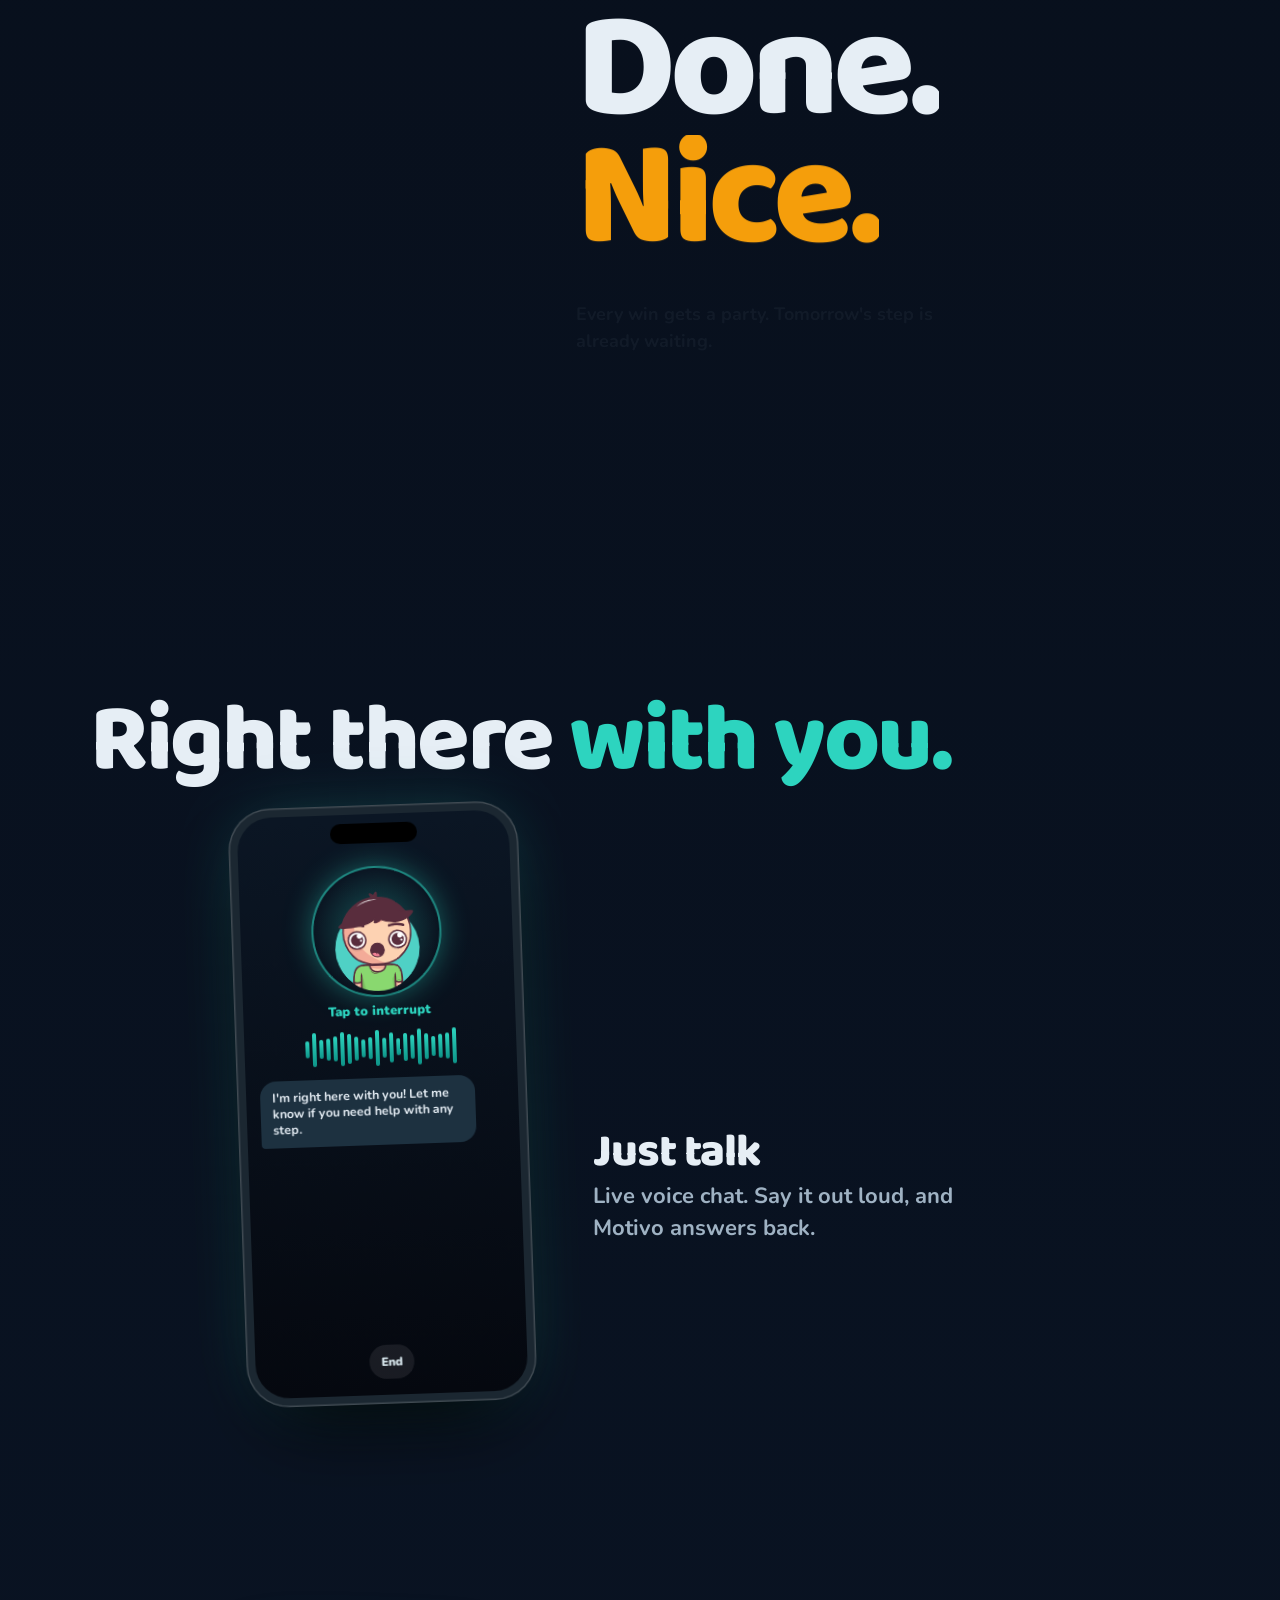
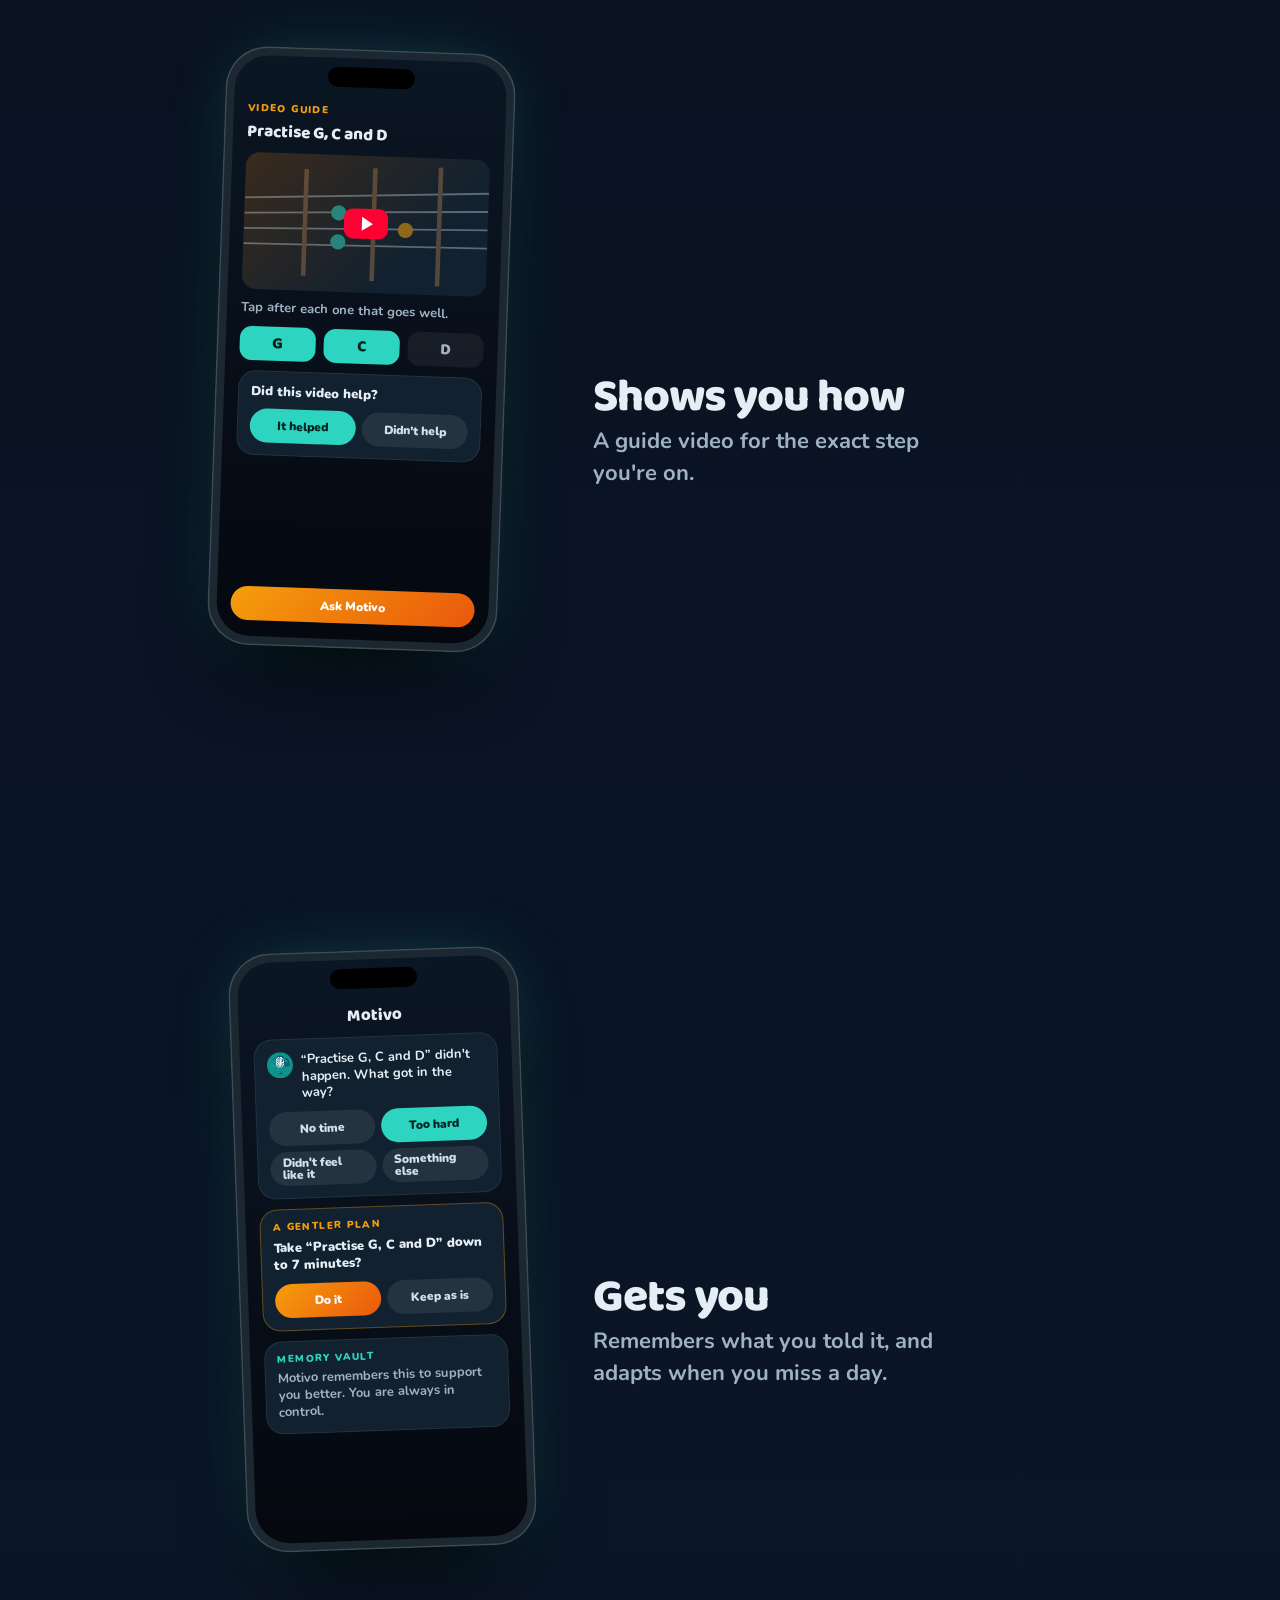
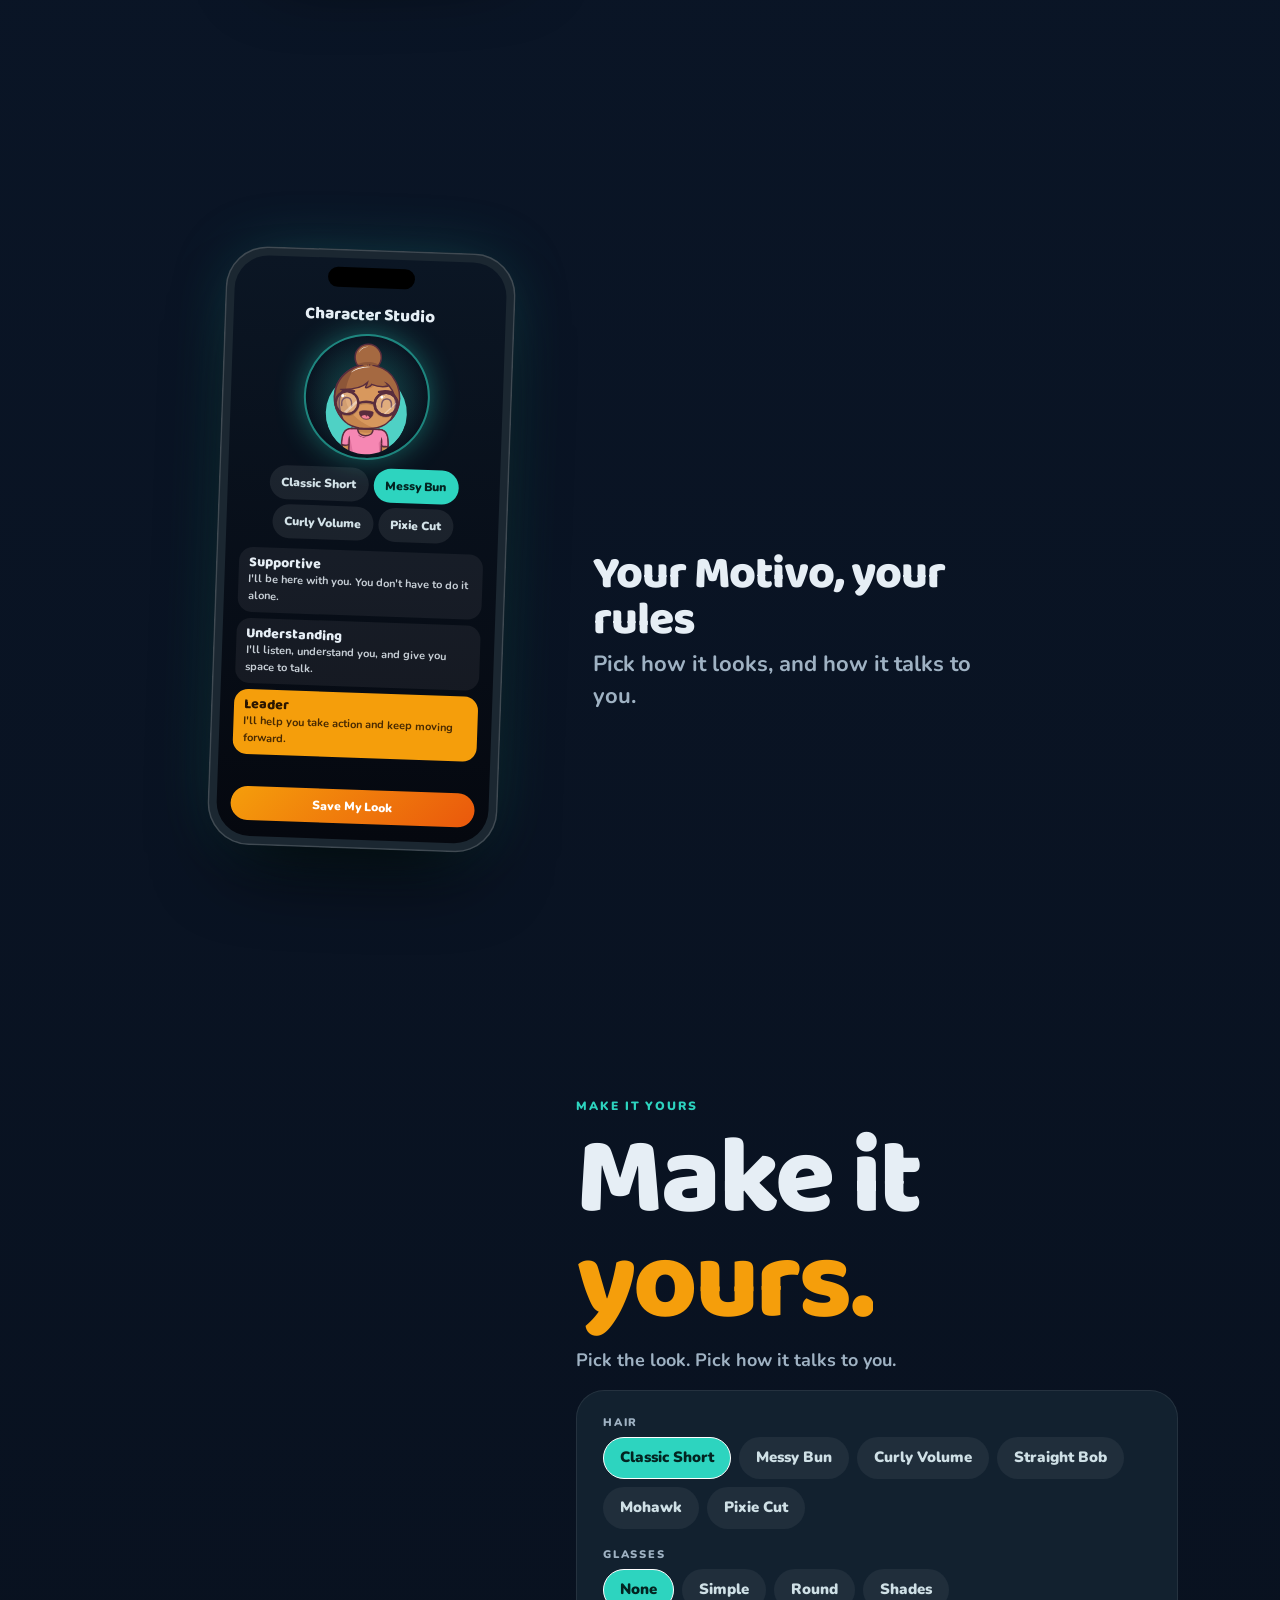
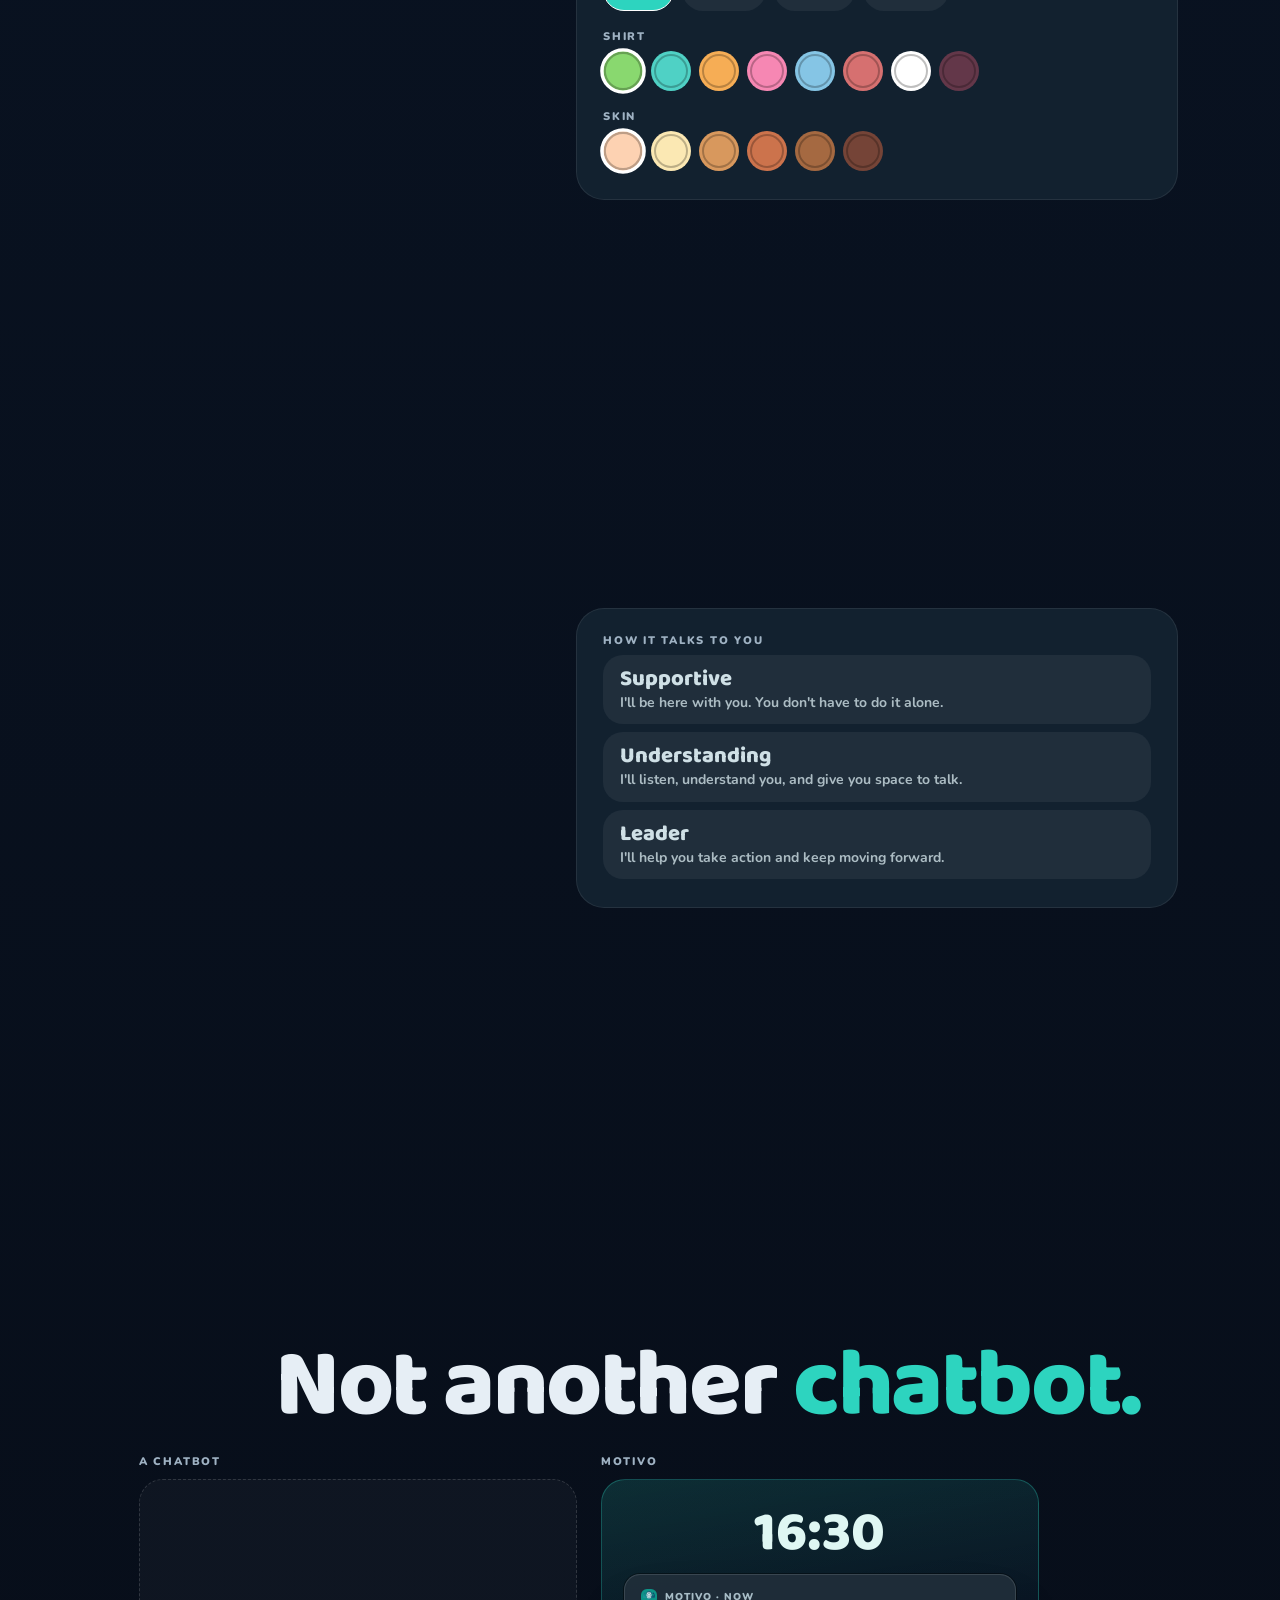
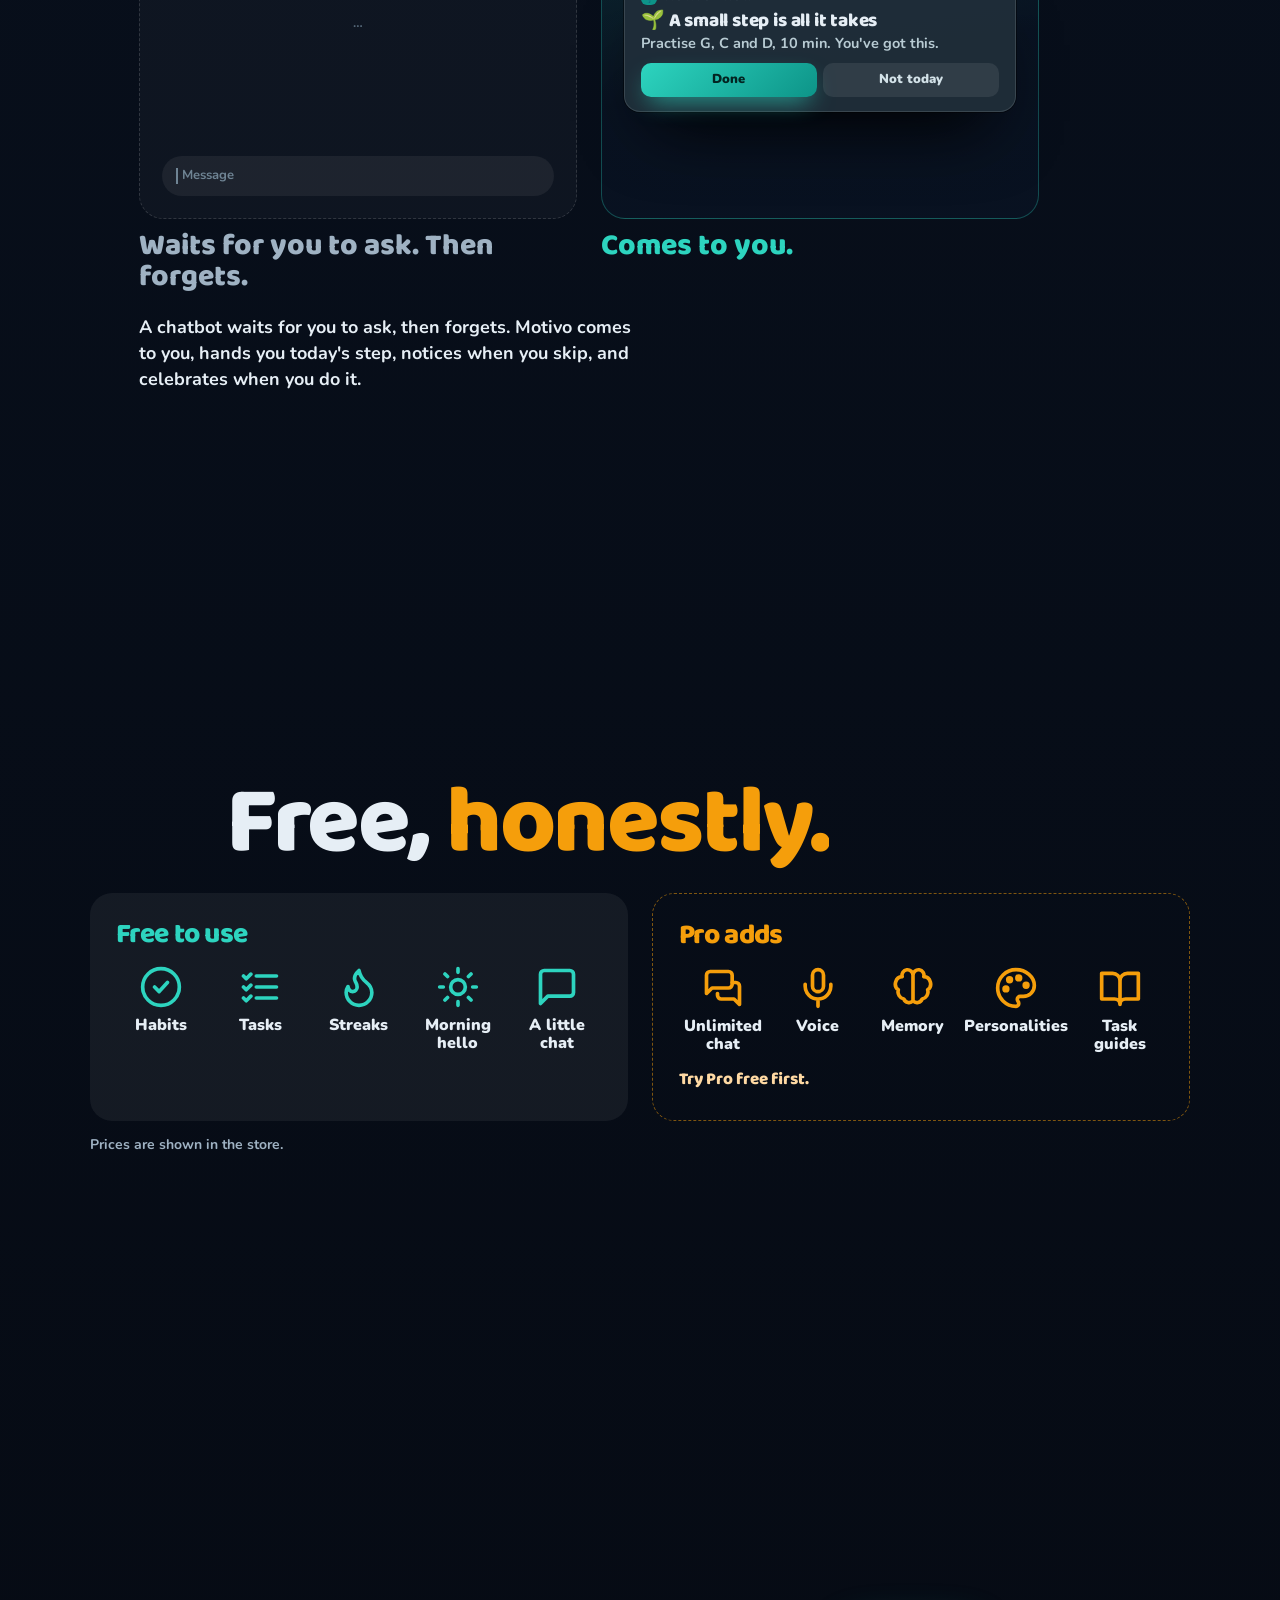
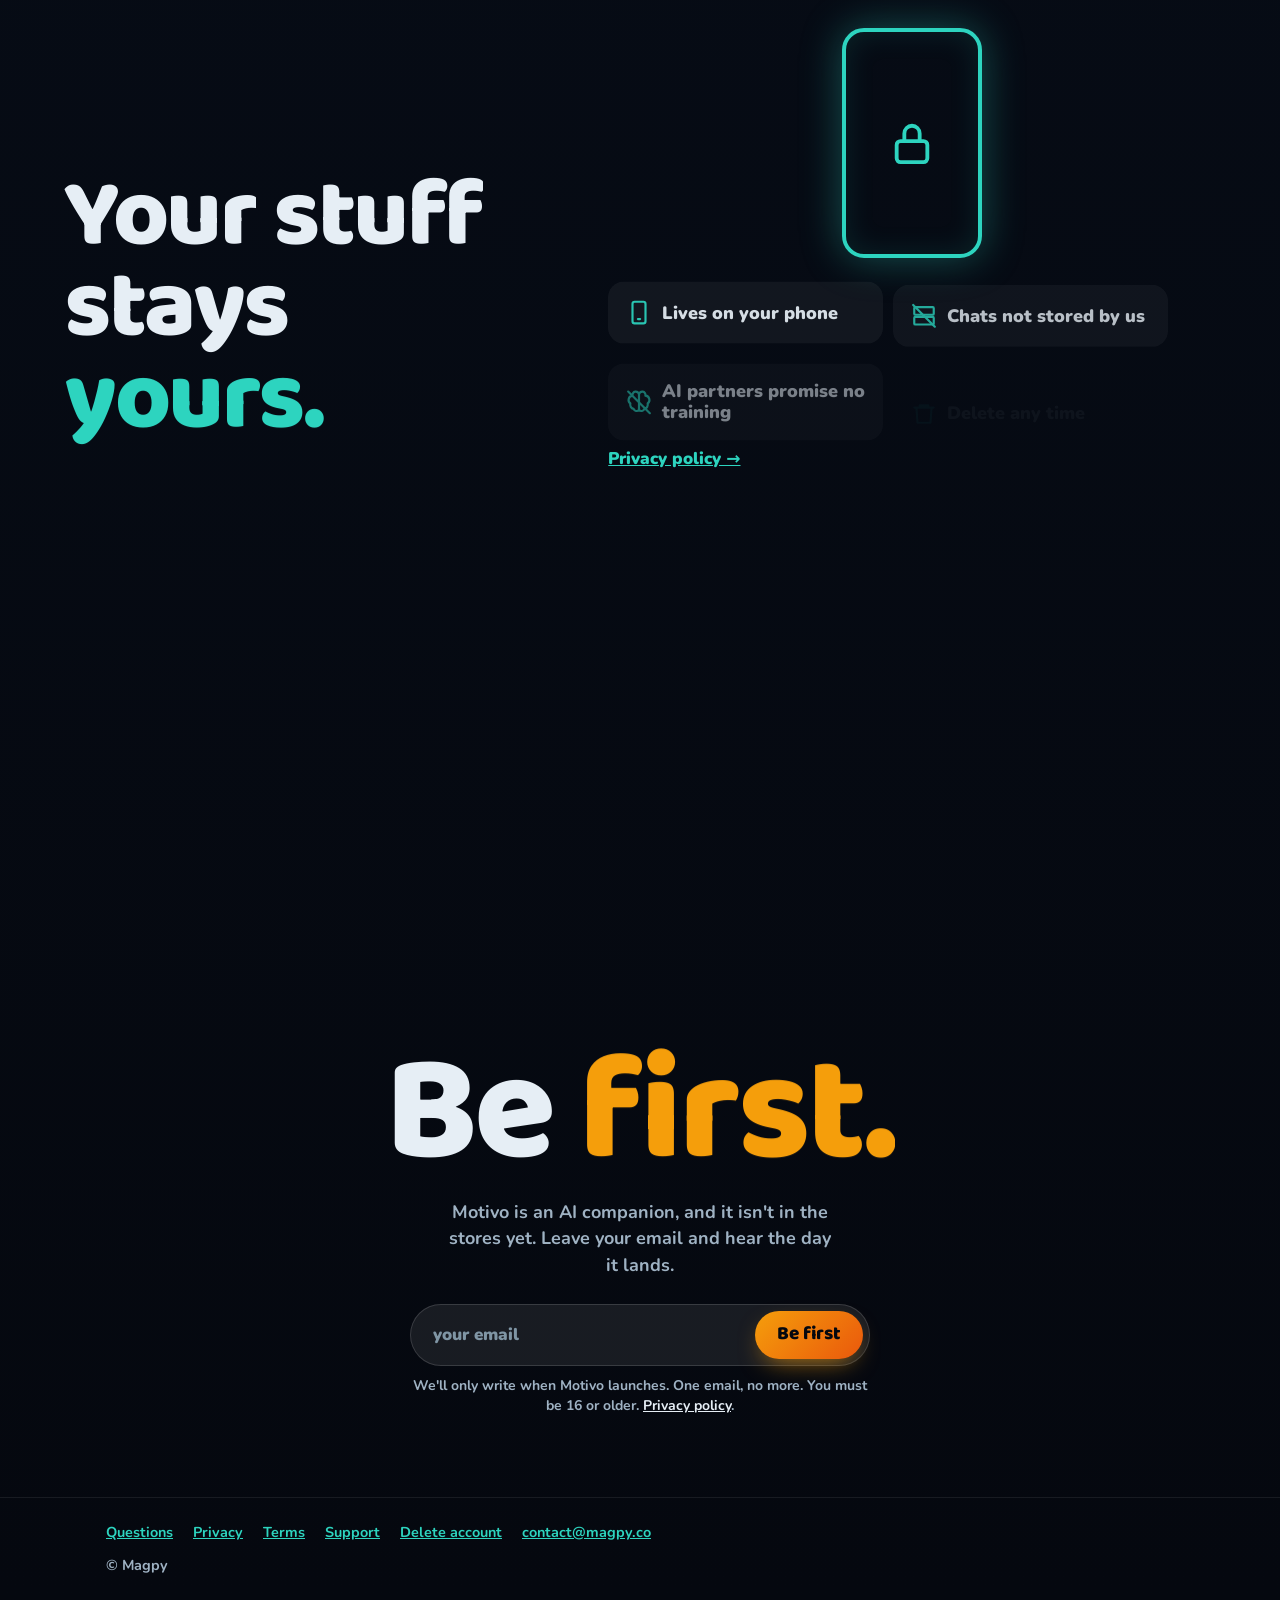
==== commit 4c81ebe2: "fix(site): the pause control is a small round icon, and the first screen's spacing is even on phones" ====
--- a/index.html
+++ b/index.html
@@ -269,7 +269,7 @@
 
 /* ---------- 1–2. Hero and Meet Motivo ---------- */
 /* The character's spot takes whatever height the copy leaves, with room above it for the message. */
-.hero-char { flex: 1 1 0; min-height: 0; container-type: size; display: grid; place-items: center; padding-top: 104px; } /* room for the corner button and the hello, which may tuck over the top of his hair */
+.hero-char { flex: 1 1 0; min-height: 0; container-type: size; display: grid; place-items: center; padding-top: 124px; } /* room for the corner button and, clear of it, the hello, which may tuck over the top of his hair */
 .hero-char .anchor { position: relative; width: min(50vw, 220px, 100cqh - 24px); /* leaves room above the head for the message */ container-type: inline-size; }
 /* Motivo drawn into the page itself, where the live one will stand, so the first screen shows him before any script loads */
 .poster { position: absolute; left: 50%; top: 50%; width: 150.6%; aspect-ratio: 520 / 515; transform: translate(-50%, -63.6%); pointer-events: none; --u: calc(100cqw * 1.506 / 520); }
@@ -289,7 +289,7 @@
 .hook .line { display: block; }
 .hook .lede { font: 800 clamp(19px, 5.2vw, 26px)/1.15 var(--font-head); color: var(--text); margin: 12px 0 18px; max-width: 26ch; }
 /* On a short phone the copy shrinks rather than Motivo, and always clears the pause button in the corner. */
-.meet-copy { padding-block: 2svh 88px; }
+.meet-copy { padding-block: 2svh 72px; }
 .meet-copy h1 { font-size: clamp(46px, min(17vw, 9svh), 84px); }
 .meet-copy p { font: 800 clamp(24px, 6.6vw, 34px)/1.1 var(--font-head); color: var(--text-muted); margin-top: 12px; }
 .meet-copy .meet-what { display: none; font-family: var(--font-body); font-weight: 700; font-size: clamp(15px, 4.2vw, 19px); line-height: 1.3; max-width: 28ch; margin-top: 8px; }
@@ -541,8 +541,8 @@
 
 /* The visitor's pause control (assets/motion-toggle.js): stills every CSS animation; GSAP is paused by the script. */
 .motion-paused *, .motion-paused *::before, .motion-paused *::after { animation-play-state: paused !important; }
-.motion-toggle { position: fixed; right: 12px; bottom: 12px; z-index: 50; min-width: 44px; height: 44px; padding: 0 14px; border-radius: 999px;
-  border: 1.5px solid rgba(255, 255, 255, .35); background: rgba(5, 8, 15, .82); color: var(--text); font: 800 14px/1 var(--font-body); cursor: pointer; }
+.motion-toggle { position: fixed; right: 12px; bottom: 12px; z-index: 50; width: 44px; height: 44px; padding: 0; display: grid; place-items: center; border-radius: 999px;
+  border: 1.5px solid rgba(255, 255, 255, .35); background: rgba(5, 8, 15, .82); color: var(--text); cursor: pointer; }
 .motion-toggle:hover { border-color: var(--teal-glow); }
 .signup-note a { color: var(--text); text-decoration: underline; }
 </style>
